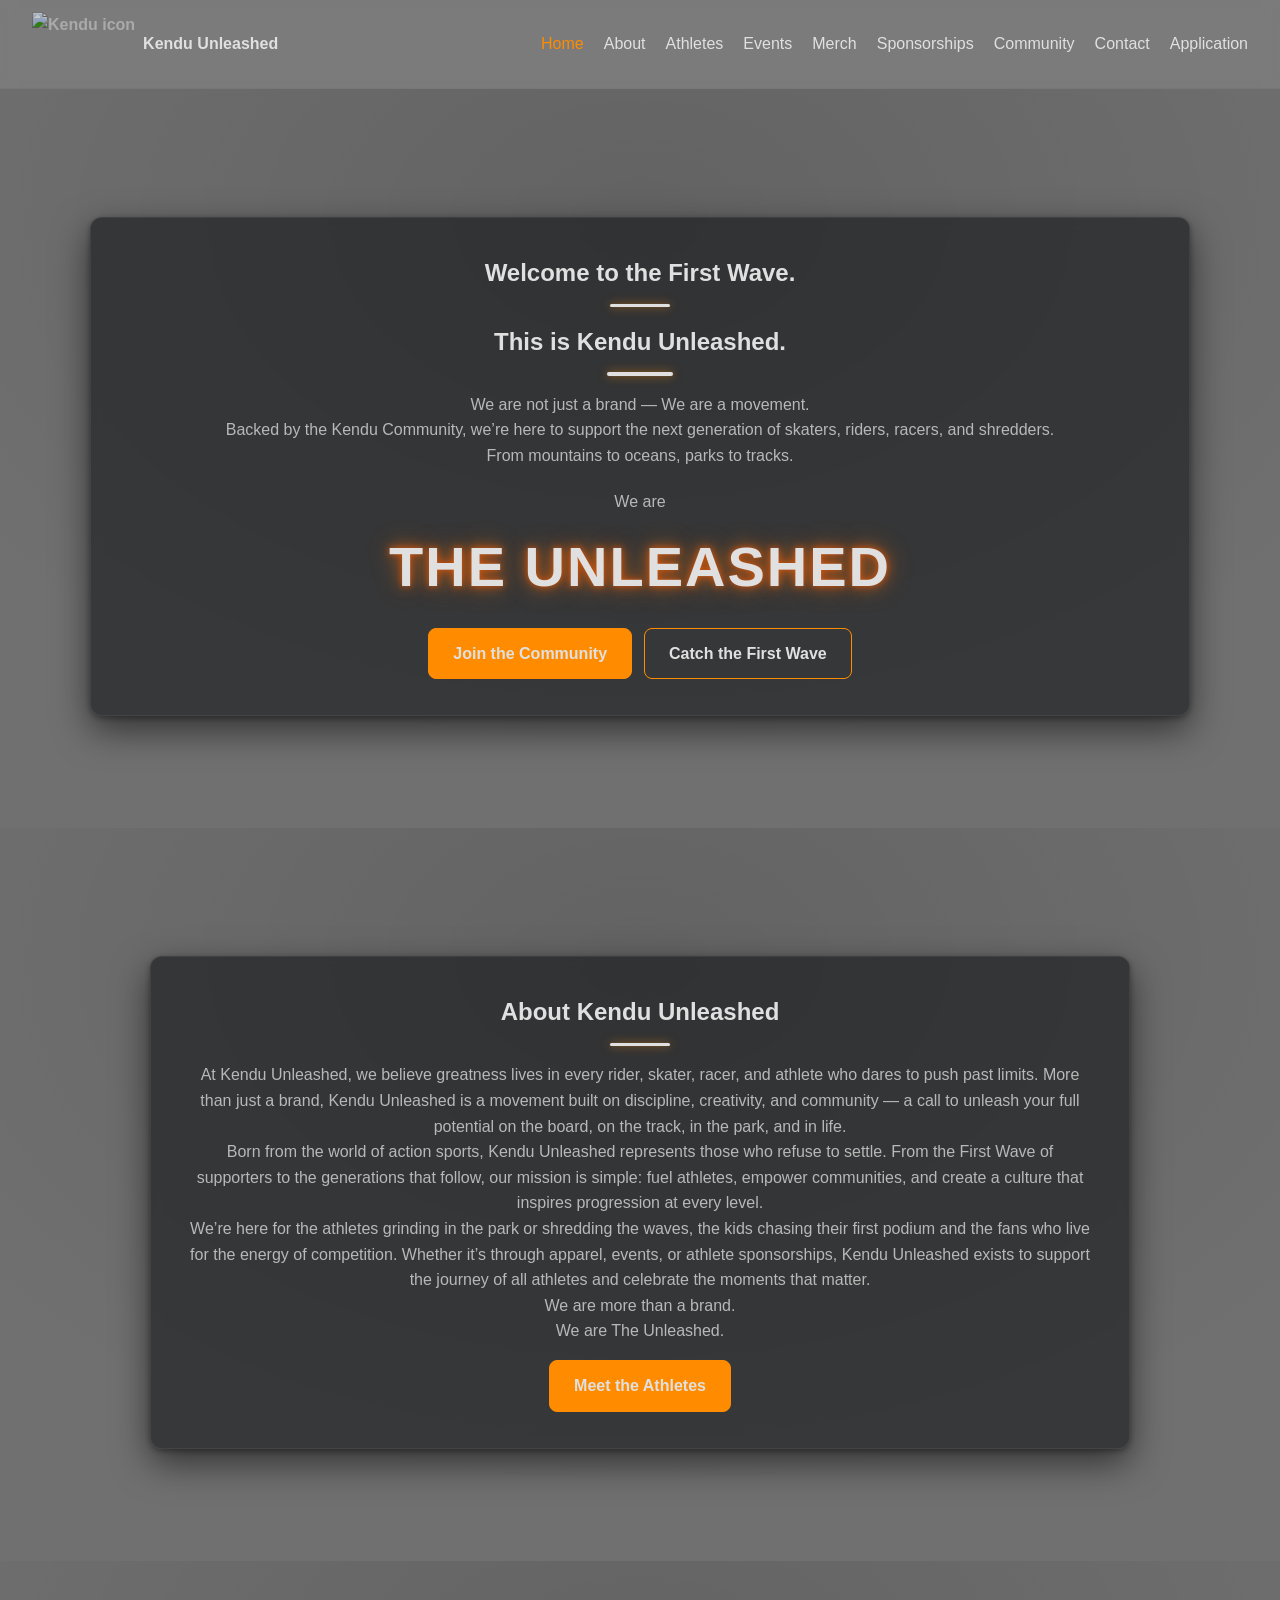
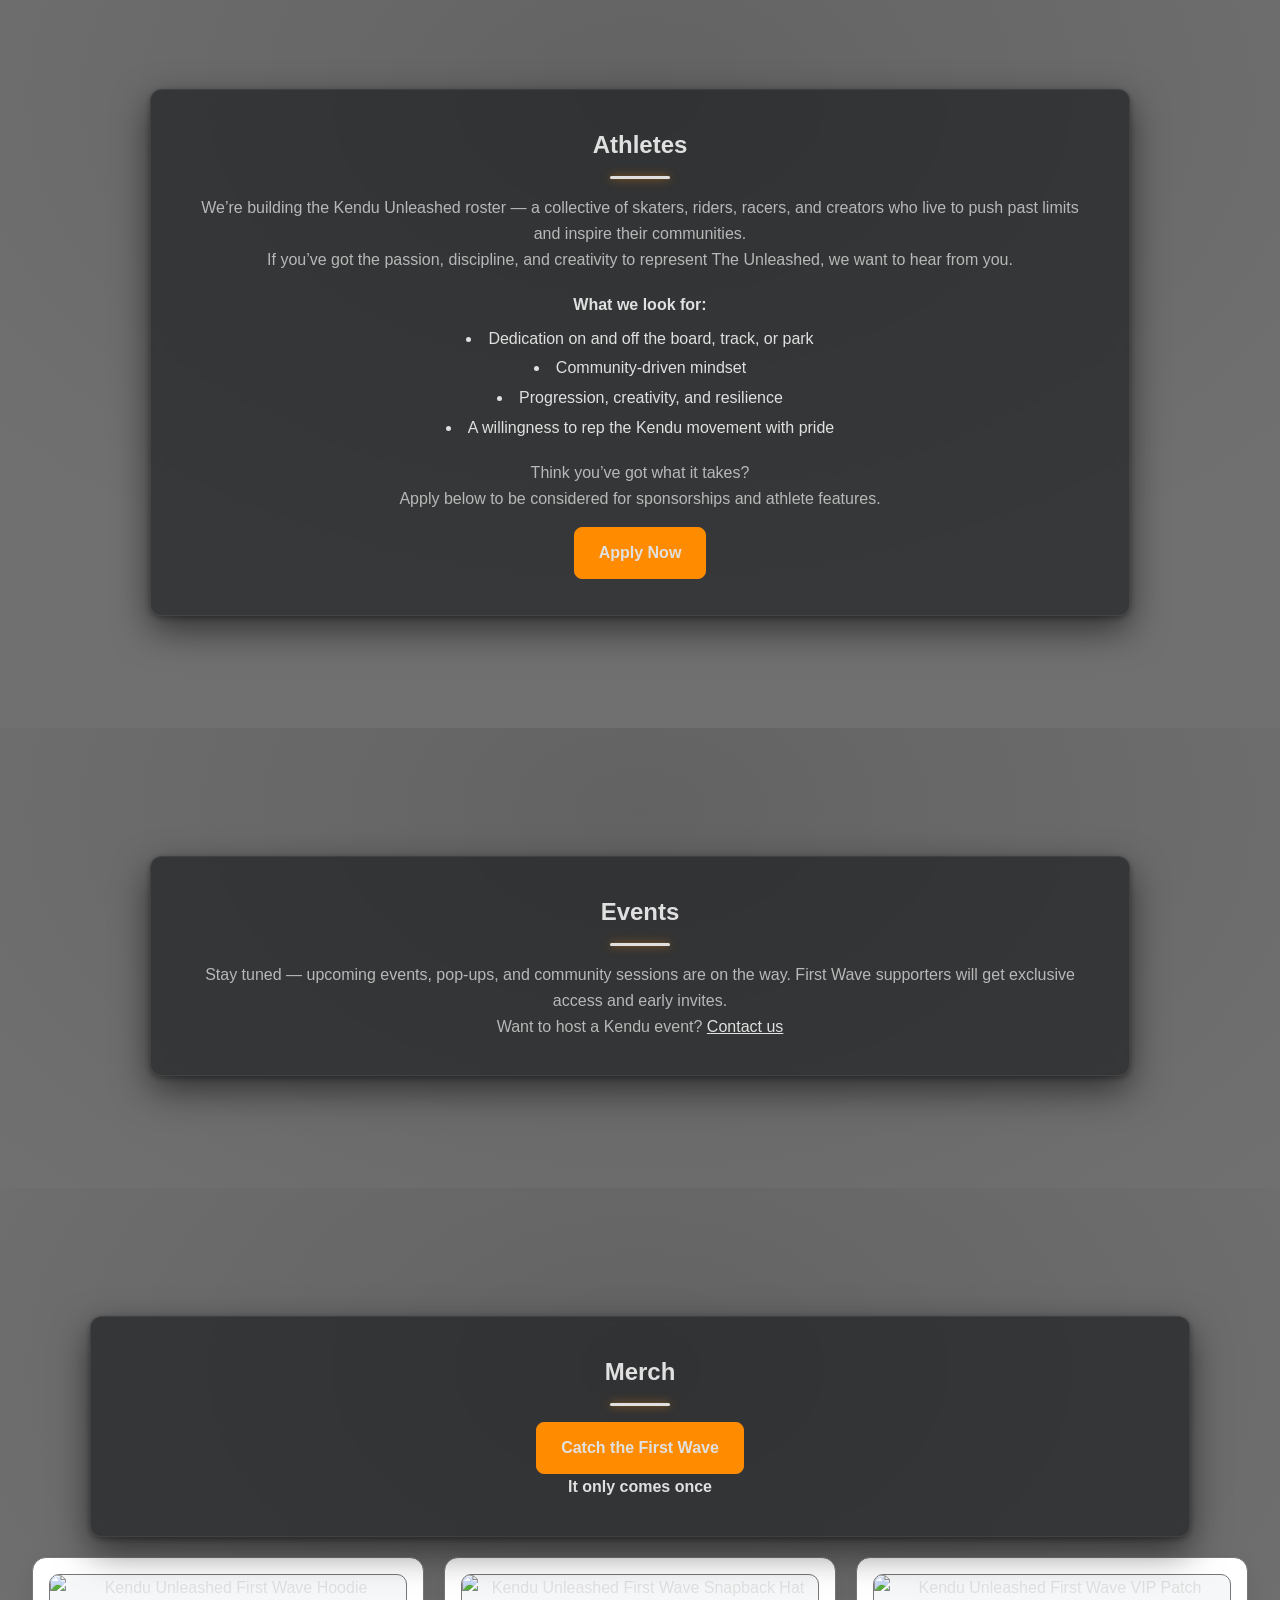
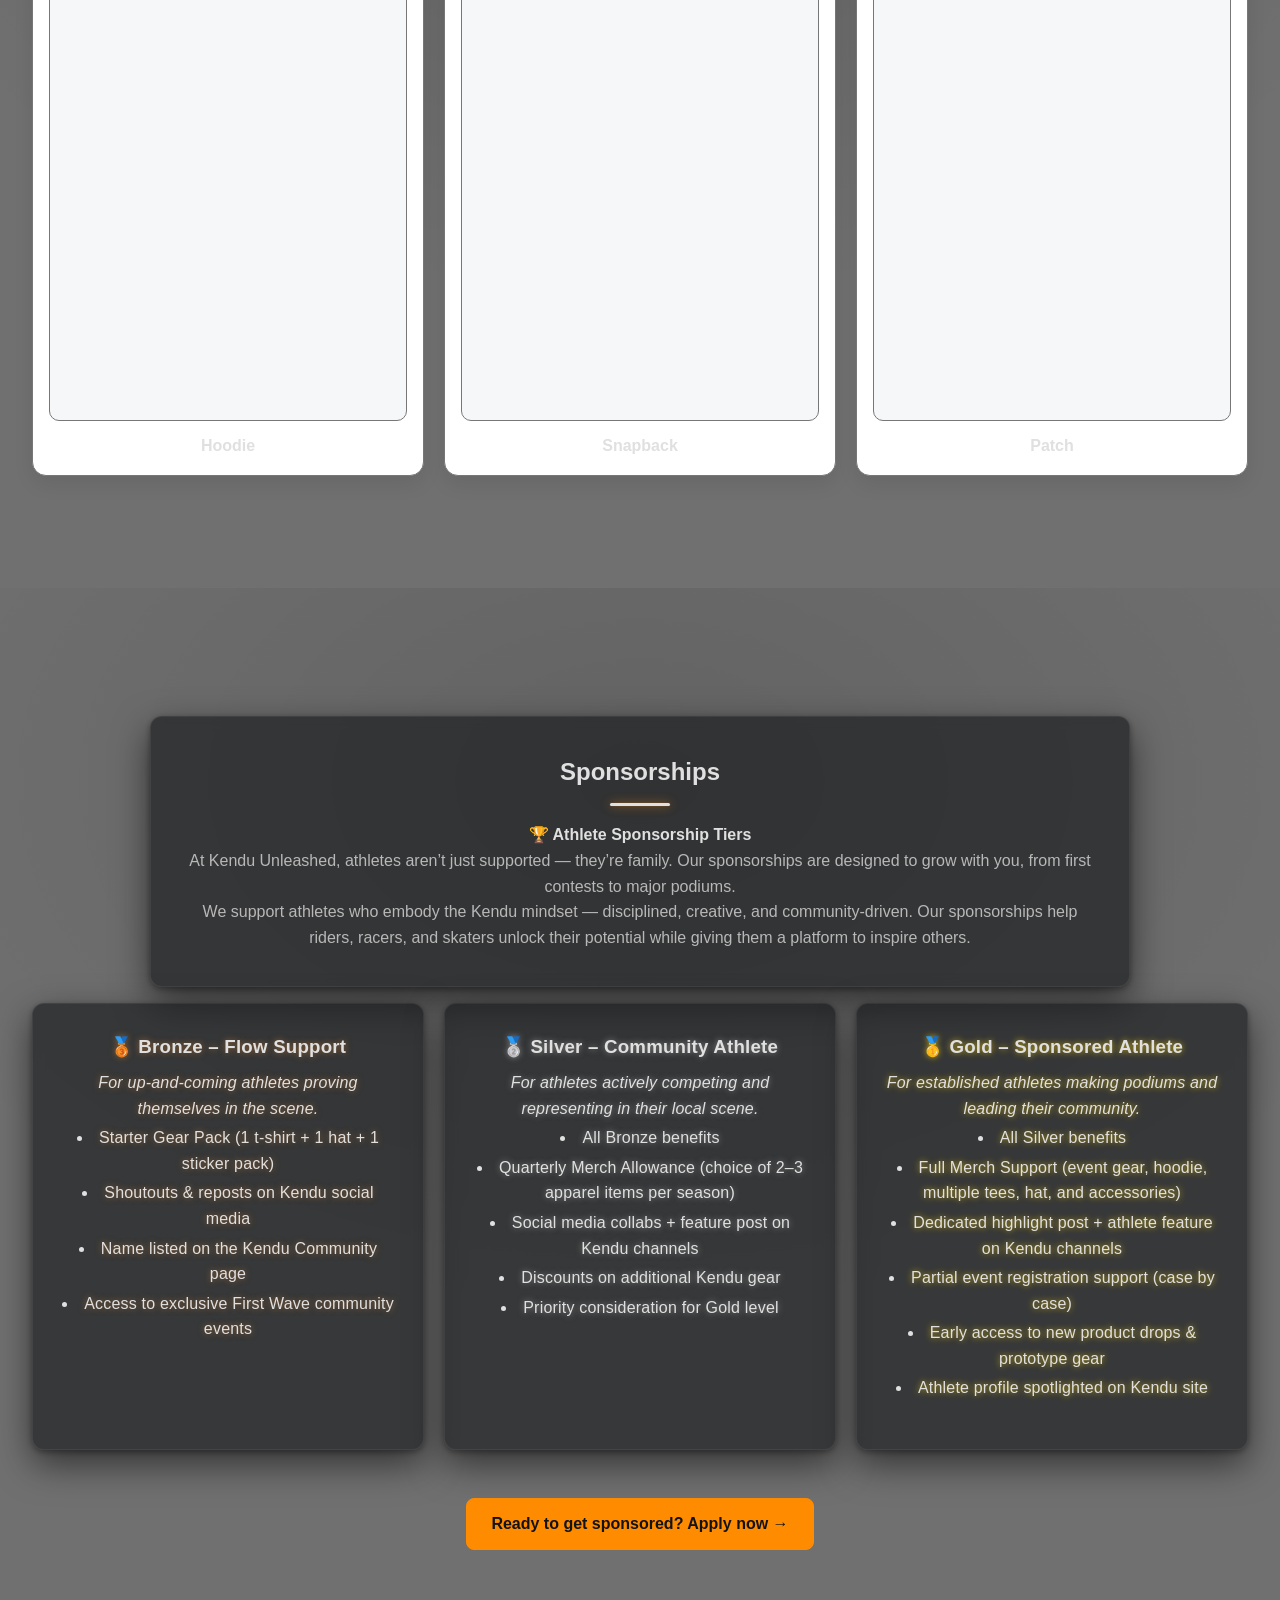
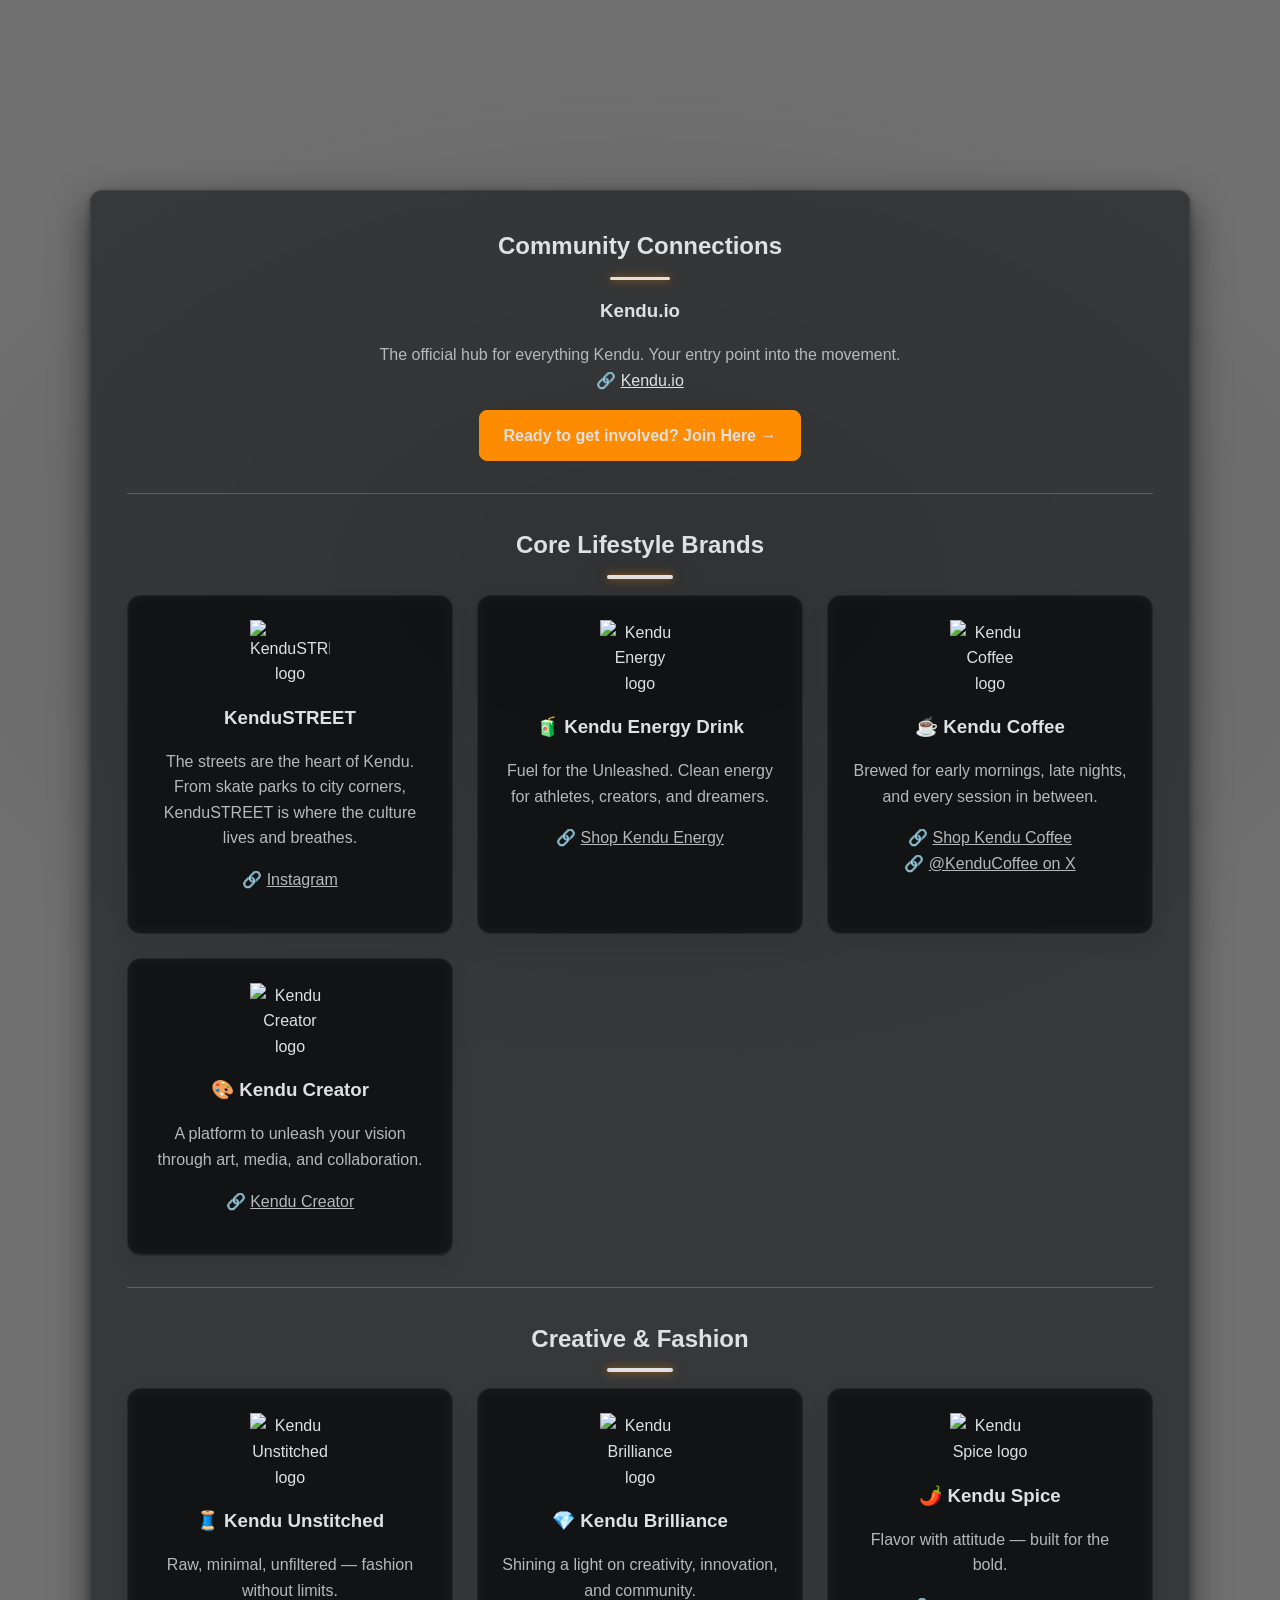
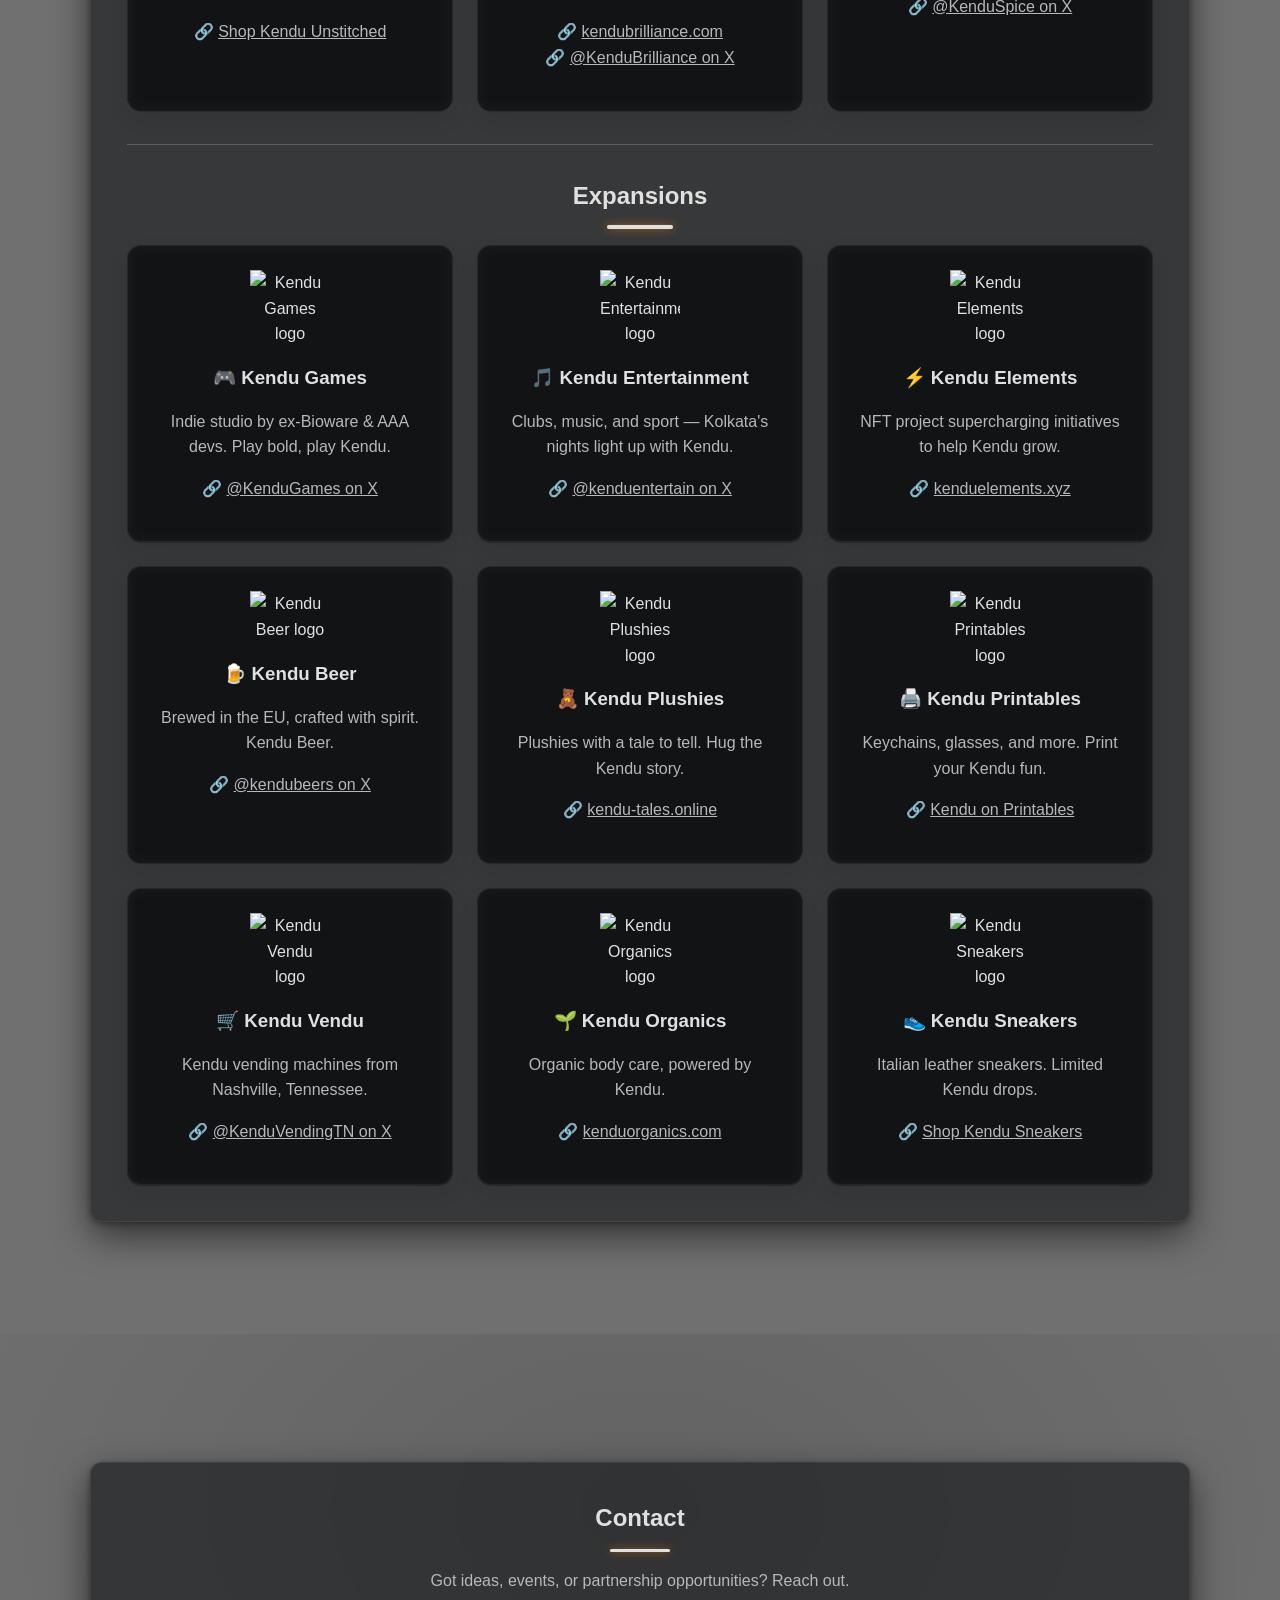
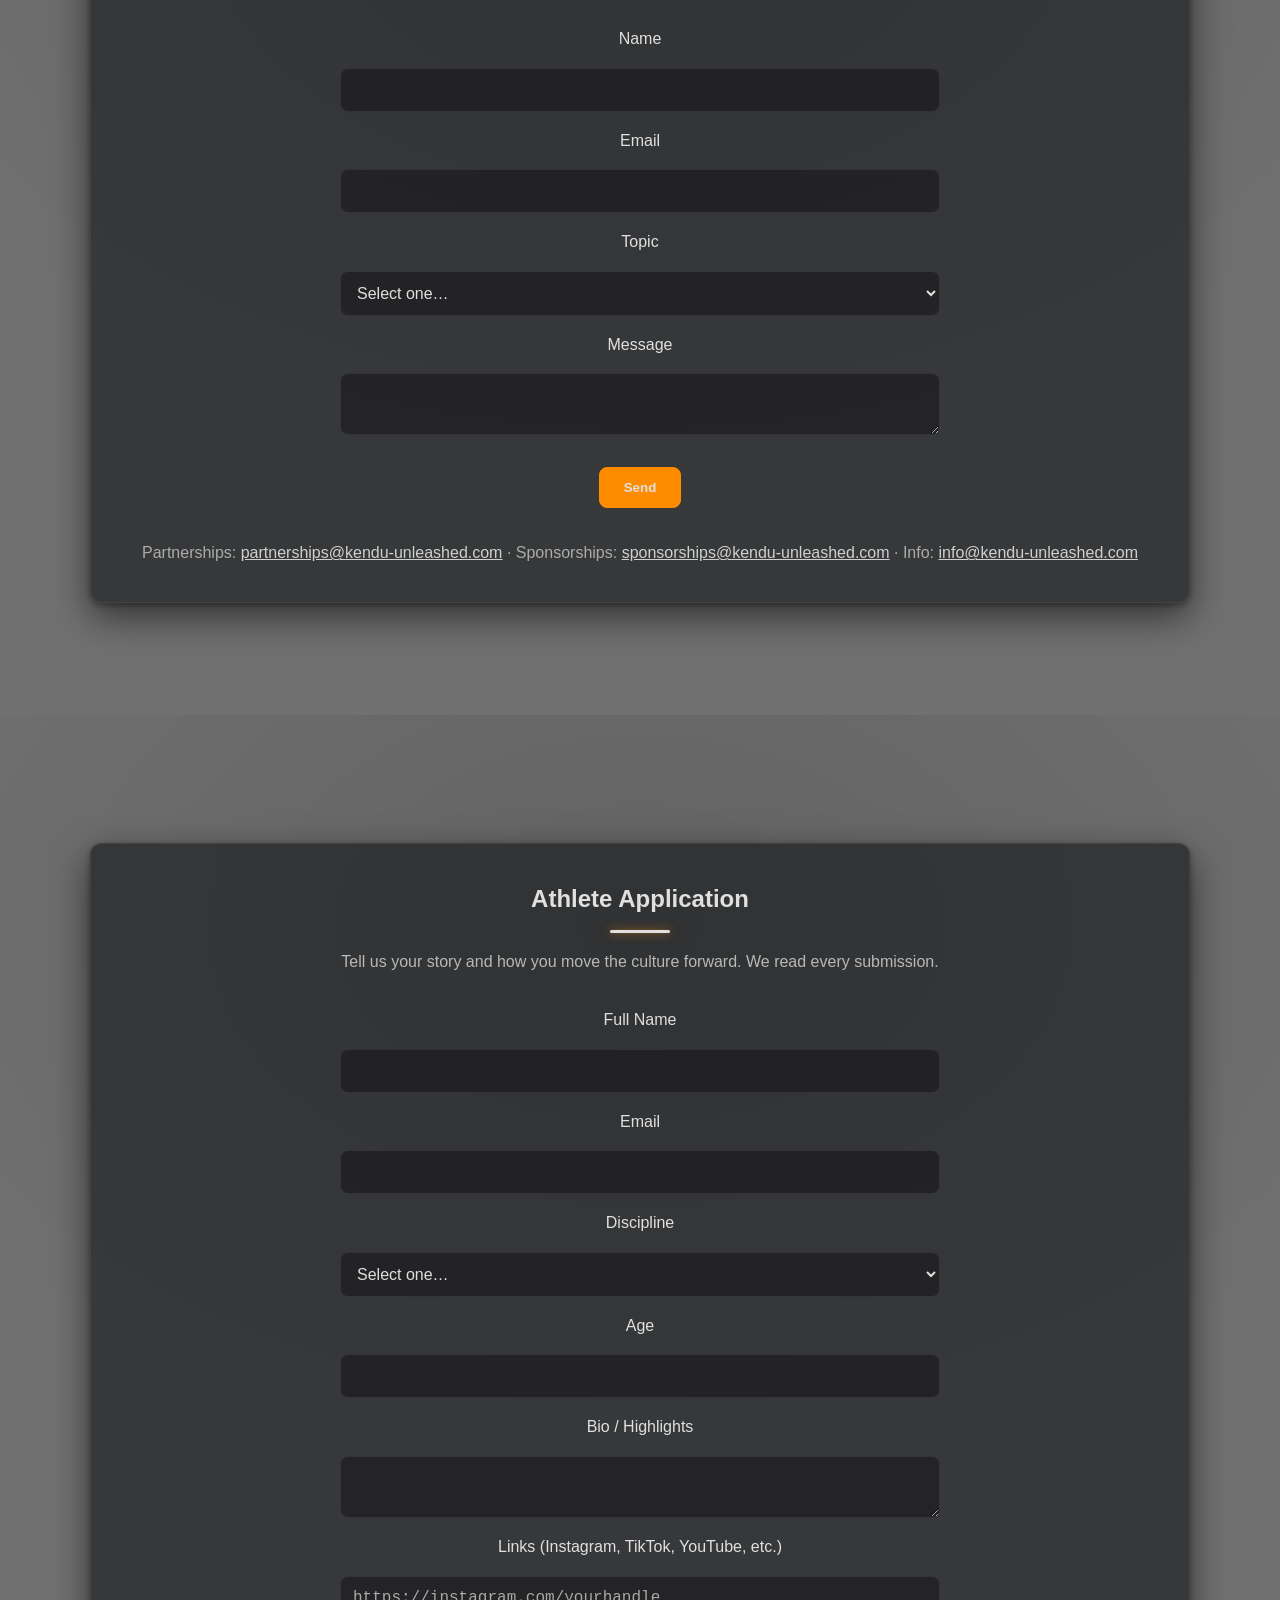
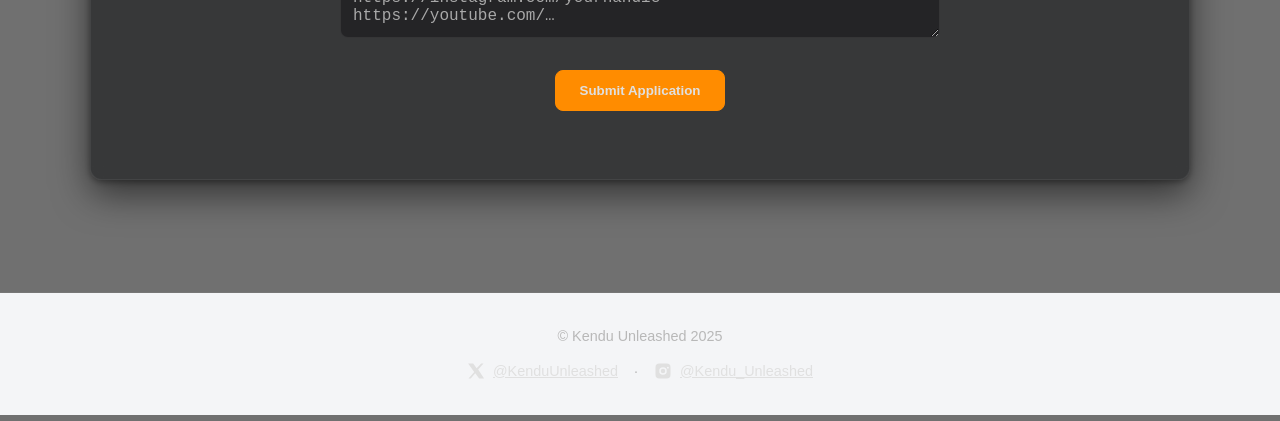
==== index.html @ 70738cd8 "Add files via upload" ====
<!DOCTYPE html>
<html lang="en">
<head>
  <meta charset="UTF-8" />
  <meta name="theme-color" content="#E6E8EB" />
  <title>Kendu Unleashed</title>

  <!-- Styles -->
  <link rel="stylesheet" href="/styles.css" />

  <!-- Smooth scrolling + single-page helpers -->
  <style>
    html { scroll-behavior: smooth; }

    /* Make sections banner-height, not full-screen */
    section.page {
      position: relative;
      min-height: clamp(380px, 48vh, 520px);
      display: flex;
      align-items: center;
    }
    .section-inner { position: relative; z-index: 1; width: 100%; }
    .section-inner.container { padding-top: 4rem; padding-bottom: 3rem; }
    .navlinks a.active { color: var(--accent); text-shadow: 0 0 6px rgba(255,92,0,.6); }

    /* Mobile nav toggle (guard if not present in styles.css) */
    @media (max-width: 900px){
      .navtoggle{ display:block; }
      .navlinks{
        position:fixed; top:64px; left:0; right:0; display:none; flex-direction:column; gap:.25rem;
        background:rgba(12,12,12,.96); backdrop-filter:saturate(1.1) blur(8px);
        padding:1rem 1.25rem; border-bottom:1px solid rgba(255,255,255,.08); z-index:999;
      }
      .navlinks.open{ display:flex; }
      .hero, main{ padding-top:64px; }
    }

    .brand-card p { margin-bottom: 1rem; }
    hr.section { margin: 2rem 0; border: 0; border-top: 1px solid rgba(255,255,255,.2); }
  </style>

  <!-- Favicons -->
  <link rel="shortcut icon" href="/assets/favicons/favicon.ico?v=4">
  <link rel="icon" href="/favicon.ico?v=4">
  <link rel="icon" type="image/png" sizes="16x16" href="/assets/favicons/favicon-16x16.png?v=4">
  <link rel="icon" type="image/png" sizes="32x32" href="/assets/favicons/favicon-32x32.png?v=4">
  <link rel="apple-touch-icon" sizes="180x180" href="/assets/favicons/apple-touch-icon.png?v=4">
  <link rel="icon" type="image/png" sizes="192x192" href="/assets/favicons/favicon-192x192.png?v=4">
  <link rel="icon" type="image/png" sizes="512x512" href="/assets/favicons/favicon-512x512.png?v=4">

  <!-- Open Graph -->
  <meta property="og:title" content="Kendu Unleashed" />
  <meta property="og:description" content="Join the movement. Athletes, events, merch, and community—one place." />
  <meta property="og:image" content="/assets/images/logo-main.png" />
  <meta property="og:url" content="https://kendu-unleashed.com/" />
  <meta name="theme-color" content="#0f0f10" />
</head>
<body>

  <!-- NAV -->
  <nav>
    <div class="navwrap container">
      <a class="navbrand" href="#home">
        <img src="/assets/favicons/favicon-512x512.png" alt="Kendu icon"><span>Kendu Unleashed</span>
      </a>

      <!-- Hamburger button -->
      <button class="navtoggle" aria-controls="primary-nav" aria-expanded="false" aria-label="Menu">
        <span class="hamburger"></span>
        <span class="sr-only">Menu</span>
      </button>

      <div id="primary-nav" class="navlinks">
        <a href="#home" class="active">Home</a>
        <a href="#about">About</a>
        <a href="#athletes">Athletes</a>
        <a href="#events">Events</a>
        <a href="#merch">Merch</a>
        <a href="#sponsorships">Sponsorships</a>
        <a href="#community">Community</a>
        <a href="#contact">Contact</a>
        <a href="#application">Application</a>
      </div>
    </div>
  </nav>

  <!-- HOME -->
  <section id="home" class="page hero bg-home">
    <div class="edge-wrap edge-right">
      <img src="/assets/images/surf-dog.jpg" alt="" class="edge-img">
    </div>
    <div class="section-inner container">
      <div class="card reveal" style="text-align:center">
        <h1 class="title-xl">Welcome to the First Wave.</h1>
	<h2 class="title-l">This is Kendu Unleashed.</h2>
        <p>We are not just a brand — We are a movement.</p>
	<p>Backed by the Kendu Community, we’re here to support the next generation of skaters, riders, racers, and shredders.</p>
	<p>From mountains to oceans, parks to tracks.</p>
	<p style="margin: 20px 0;"></p>
	<p>We are</p>
	<h3 class="title-unleashed">The UNLEASHED</h3>
	<div class="cta-row">
         <a class="btn" href="#community">Join the Community</a>
         <a class="btn alt" href="#merch">Catch the First Wave</a>
        </div>
      </div>
    </div>
  </section>

  <!-- ABOUT -->
  <section id="about" class="page hero bg-about">
    <div class="edge-wrap edge-left">
     <img src="/assets/images/cliff-dive.jpg" alt="" class="edge-img">
    </div>
    <div class="section-inner container">
      <div class="card reveal" style="text-align:center; max-width:980px; margin-inline:auto;">
        <h1>About Kendu Unleashed</h1>
        <p>At Kendu Unleashed, we believe greatness lives in every rider, skater, racer, and athlete who dares to push past limits. More than just a brand, Kendu Unleashed is a movement built on discipline, creativity, and community — a call to unleash your full potential on the board, on the track, in the park, and in life.</p>
        <p>Born from the world of action sports, Kendu Unleashed represents those who refuse to settle. From the First Wave of supporters to the generations that follow, our mission is simple: fuel athletes, empower communities, and create a culture that inspires progression at every level.</p>
        <p>We’re here for the athletes grinding in the park or shredding the waves, the kids chasing their first podium and the fans who live for the energy of competition. Whether it’s through apparel, events, or athlete sponsorships, Kendu Unleashed exists to support the journey of all athletes and celebrate the moments that matter.</p>
        <p>We are more than a brand.<br>We are The Unleashed.</p>
        <div class="cta-row">
          <a class="btn" href="#athletes">Meet the Athletes</a>
        </div>
      </div>
    </div>
  </section>

  <!-- ATHLETES -->
  <section id="athletes" class="page hero bg-athletes">
    <div class="edge-wrap edge-right">
     <img src="/assets/images/surf-action.jpg" alt="" class="edge-img">
    </div>
    <div class="section-inner container">
      <div class="card reveal" style="text-align:center; max-width:980px; margin-inline:auto;">
        <h1>Athletes</h1>
        <p>We’re building the Kendu Unleashed roster — a collective of skaters, riders, racers, and creators who live to push past limits and inspire their communities.</p>
        <p>If you’ve got the passion, discipline, and creativity to represent The Unleashed, we want to hear from you.</p>
	<p style="margin: 20px 0;"></p>
        <p><strong>What we look for:</strong></p>
        <ul class="sponsor-list">
          <li>Dedication on and off the board, track, or park</li>
          <li>Community-driven mindset</li>
          <li>Progression, creativity, and resilience</li>
          <li>A willingness to rep the Kendu movement with pride</li>
        </ul>

        <p>Think you’ve got what it takes?<br>Apply below to be considered for sponsorships and athlete features.</p>

        <div class="cta-row">
          <a class="btn" href="#application">Apply Now</a>
        </div>
      </div>
    </div>
  </section>

  <!-- EVENTS -->
  <section id="events" class="page hero bg-events">
    <div class="edge-wrap edge-left">
     <img src="/assets/images/surf-barrel.jpg" alt="" class="edge-img">
    </div>
    <div class="section-inner container">
      <div class="card reveal" style="text-align:center; max-width:980px; margin-inline:auto;">
        <h1>Events</h1>
        <p>Stay tuned — upcoming events, pop-ups, and community sessions are on the way. First Wave supporters will get exclusive access and early invites.</p>
        <p>Want to host a Kendu event? <a href="#contact">Contact us</a></p>
      </div>
    </div>
  </section>

  <!-- MERCH -->
  <section id="merch" class="page hero bg-merch">
    <div class="section-inner container">
      <div class="card reveal" style="text-align:center">
        <h1>Merch</h1>
	<div class="cta-row">
  	  <a class="btn" href="https://shop.kendu-unleashed.com" target="_blank" rel="noopener">Catch the First Wave</a>
	</div>
	<p><strong>It only comes once</strong></p>
	</div>

        <!-- Mini merch preview -->
<div class="product-grid">
  <a class="product-card" href="https://shop.kendu-unleashed.com" target="_blank" rel="noopener">
    <div class="product-media">
      <img src="/assets/merch/hoodie.png" alt="Kendu Unleashed First Wave Hoodie" loading="lazy" width="800" height="1000">
    </div>
    <h4 class="product-name">Hoodie</h4>
  </a>

  <a class="product-card" href="https://shop.kendu-unleashed.com" target="_blank" rel="noopener">
    <div class="product-media">
      <img src="/assets/merch/snapback.png" alt="Kendu Unleashed First Wave Snapback Hat" loading="lazy" width="800" height="1000">
    </div>
    <h4 class="product-name">Snapback</h4>
  </a>

  <a class="product-card" href="https://shop.kendu-unleashed.com" target="_blank" rel="noopener">
    <div class="product-media">
      <img src="/assets/merch/patch.png" alt="Kendu Unleashed First Wave VIP Patch" loading="lazy" width="800" height="1000">
    </div>
    <h4 class="product-name">Patch</h4>
  </a>
</div>


    </div>
  </section>

<!-- SPONSORSHIPS -->
<section id="sponsorships" class="page hero bg-sponsor">
  <div class="edge-wrap edge-right">
   <img src="/assets/images/dirtbike.jpg" alt="" class="edge-img">
  </div>
  <div class="section-inner container">

    <!-- Overview card (unchanged copy) -->
    <div class="card reveal" style="text-align:center; max-width:980px; margin-inline:auto;">
      <h1>Sponsorships</h1>
      <p><strong>🏆 Athlete Sponsorship Tiers</strong></p>
      <p>At Kendu Unleashed, athletes aren’t just supported — they’re family. Our sponsorships are designed to grow with you, from first contests to major podiums.</p>
      <p>We support athletes who embody the Kendu mindset — disciplined, creative, and community-driven. Our sponsorships help riders, racers, and skaters unlock their potential while giving them a platform to inspire others.</p>
    </div>

    <!-- Tier cards grid -->
    <div class="tiers-grid">

      <!-- Bronze -->
      <div class="card tier bronze reveal">
        <h3 class="tier bronze">🥉 Bronze – Flow Support</h3>
        <p><em>For up-and-coming athletes proving themselves in the scene.</em></p>
        <ul class="sponsor-list">
          <li>Starter Gear Pack (1 t-shirt + 1 hat + 1 sticker pack)</li>
          <li>Shoutouts &amp; reposts on Kendu social media</li>
          <li>Name listed on the Kendu Community page</li>
          <li>Access to exclusive First Wave community events</li>
        </ul>
      </div>

      <!-- Silver -->
      <div class="card tier silver reveal">
        <h3 class="tier silver">🥈 Silver – Community Athlete</h3>
        <p><em>For athletes actively competing and representing in their local scene.</em></p>
        <ul class="sponsor-list">
          <li>All Bronze benefits</li>
          <li>Quarterly Merch Allowance (choice of 2–3 apparel items per season)</li>
          <li>Social media collabs + feature post on Kendu channels</li>
          <li>Discounts on additional Kendu gear</li>
          <li>Priority consideration for Gold level</li>
        </ul>
      </div>

      <!-- Gold -->
      <div class="card tier gold reveal">
        <h3 class="tier gold">🥇 Gold – Sponsored Athlete</h3>
        <p><em>For established athletes making podiums and leading their community.</em></p>
        <ul class="sponsor-list">
          <li>All Silver benefits</li>
          <li>Full Merch Support (event gear, hoodie, multiple tees, hat, and accessories)</li>
          <li>Dedicated highlight post + athlete feature on Kendu channels</li>
          <li>Partial event registration support (case by case)</li>
          <li>Early access to new product drops &amp; prototype gear</li>
          <li>Athlete profile spotlighted on Kendu site</li>
        </ul>
      </div>

    </div>

    <!-- CTA (unchanged) -->
    <div class="cta-row">
      <a class="btn" href="#application">Ready to get sponsored? Apply now →</a>
    </div>

  </div>
</section>


  <!-- COMMUNITY -->
  <section id="community" class="page hero bg-community">
    <div class="section-inner container">
      <div class="card reveal">
        <h1>Community Connections</h1>

        <h3>Kendu.io</h3>
        <p>The official hub for everything Kendu. Your entry point into the movement.</p>
        <p>🔗 <a href="https://kendu.io" target="_blank" rel="noopener">Kendu.io</a></p>
        <div class="cta-row">
          <a class="btn" href="https://kendu.io" target="_blank" rel="noopener">Ready to get involved? Join Here →</a>
        </div>

        <hr class="section">
        <h2>Core Lifestyle Brands</h2>

        <div class="brand-grid">
          <!-- Street -->
          <div class="brand-card">
            <picture>
              <source srcset="/assets/community-logos/kendu-street.avif" type="image/avif" />
              <img src="/assets/community-logos/kendu-street.avif" alt="KenduSTREET logo" loading="lazy">
            </picture>
            <h3>KenduSTREET</h3>
            <p>The streets are the heart of Kendu. From skate parks to city corners, KenduSTREET is where the culture lives and breathes.</p>
            <p>🔗 <a href="https://instagram.com/Kendu_Unleashed" target="_blank" rel="noopener">Instagram</a></p>
          </div>

          <!-- Energy -->
          <div class="brand-card">
            <picture>
              <source srcset="/assets/community-logos/kendu-energy.avif" type="image/avif" />
              <img src="/assets/community-logos/kendu-energy.avif" alt="Kendu Energy logo" loading="lazy">
            </picture>
            <h3>🧃 Kendu Energy Drink</h3>
            <p>Fuel for the Unleashed. Clean energy for athletes, creators, and dreamers.</p>
            <p>🔗 <a href="https://kenduenergy.com/products/energy-drinks-usa-can-aus" target="_blank" rel="noopener">Shop Kendu Energy</a></p>
          </div>

          <!-- Coffee -->
          <div class="brand-card">
            <picture>
              <source srcset="/assets/community-logos/kendu-coffee.avif" type="image/avif" />
              <img src="/assets/community-logos/kendu-coffee.avif" alt="Kendu Coffee logo" loading="lazy">
            </picture>
            <h3>☕ Kendu Coffee</h3>
            <p>Brewed for early mornings, late nights, and every session in between.</p>
            <p>🔗 <a href="https://kenducoffee.com" target="_blank" rel="noopener">Shop Kendu Coffee</a><br>
               🔗 <a href="https://x.com/KenduCoffee" target="_blank" rel="noopener">@KenduCoffee on X</a></p>
          </div>

          <!-- Creator -->
          <div class="brand-card">
            <picture>
              <source srcset="/assets/community-logos/kendu-creator.avif" type="image/avif" />
              <img src="/assets/community-logos/kendu-creator.avif" alt="Kendu Creator logo" loading="lazy">
            </picture>
            <h3>🎨 Kendu Creator</h3>
            <p>A platform to unleash your vision through art, media, and collaboration.</p>
            <p>🔗 <a href="https://kenducreator.com" target="_blank" rel="noopener">Kendu Creator</a></p>
          </div>
        </div><!-- end core grid -->

        <hr class="section">
        <h2>Creative &amp; Fashion</h2>

        <div class="brand-grid">
          <!-- Unstitched (fashion) -->
          <div class="brand-card">
            <picture>
              <source srcset="/assets/community-logos/kendu-unstitched.avif" type="image/avif" />
              <img src="/assets/community-logos/kendu-unstitched.avif" alt="Kendu Unstitched logo" loading="lazy">
            </picture>
            <h3>🧵 Kendu Unstitched</h3>
            <p>Raw, minimal, unfiltered — fashion without limits.</p>
            <p>🔗 <a href="https://kendu-unstitched.square.site/" target="_blank" rel="noopener">Shop Kendu Unstitched</a></p>
          </div>

          <!-- Brilliance -->
          <div class="brand-card">
            <picture>
              <source srcset="/assets/community-logos/kendu-brilliance.avif" type="image/avif" />
              <img src="/assets/community-logos/kendu-brilliance.avif" alt="Kendu Brilliance logo" loading="lazy">
            </picture>
            <h3>💎 Kendu Brilliance</h3>
            <p>Shining a light on creativity, innovation, and community.</p>
            <p>🔗 <a href="https://kendubrilliance.com" target="_blank" rel="noopener">kendubrilliance.com</a><br>
               🔗 <a href="https://x.com/KenduBrilliance" target="_blank" rel="noopener">@KenduBrilliance on X</a></p>
          </div>

          <!-- Spice -->
          <div class="brand-card">
            <picture>
              <source srcset="/assets/community-logos/kendu-spice.avif" type="image/avif" />
              <img src="/assets/community-logos/kendu-spice.avif" alt="Kendu Spice logo" loading="lazy">
            </picture>
            <h3>🌶️ Kendu Spice</h3>
            <p>Flavor with attitude — built for the bold.</p>
            <p>🔗 <a href="https://x.com/KenduSpice" target="_blank" rel="noopener">@KenduSpice on X</a></p>
          </div>
        </div><!-- end creative grid -->

        <hr class="section">
        <h2>Expansions</h2>

        <div class="brand-grid">
          <div class="brand-card">
            <picture><source srcset="/assets/community-logos/kendu-games.avif" type="image/avif" /><img src="/assets/community-logos/kendu-games.avif" alt="Kendu Games logo" loading="lazy"></picture>
            <h3>🎮 Kendu Games</h3>
            <p>Indie studio by ex-Bioware &amp; AAA devs. Play bold, play Kendu.</p>
            <p>🔗 <a href="https://x.com/KenduGames" target="_blank" rel="noopener">@KenduGames on X</a></p>
          </div>

          <div class="brand-card">
            <picture><source srcset="/assets/community-logos/kendu-entertainment.avif" type="image/avif" /><img src="/assets/community-logos/kendu-entertainment.avif" alt="Kendu Entertainment logo" loading="lazy"></picture>
            <h3>🎵 Kendu Entertainment</h3>
            <p>Clubs, music, and sport — Kolkata's nights light up with Kendu.</p>
            <p>🔗 <a href="https://x.com/kenduentertain" target="_blank" rel="noopener">@kenduentertain on X</a></p>
          </div>

          <div class="brand-card">
            <picture><source srcset="/assets/community-logos/kendu-elements.avif" type="image/avif" /><img src="/assets/community-logos/kendu-elements.avif" alt="Kendu Elements logo" loading="lazy"></picture>
            <h3>⚡ Kendu Elements</h3>
            <p>NFT project supercharging initiatives to help Kendu grow.</p>
            <p>🔗 <a href="https://kenduelements.xyz/" target="_blank" rel="noopener">kenduelements.xyz</a></p>
          </div>

          <div class="brand-card">
            <picture><source srcset="/assets/community-logos/kendu-beer.avif" type="image/avif" /><img src="/assets/community-logos/kendu-beer.avif" alt="Kendu Beer logo" loading="lazy"></picture>
            <h3>🍺 Kendu Beer</h3>
            <p>Brewed in the EU, crafted with spirit. Kendu Beer.</p>
            <p>🔗 <a href="https://x.com/kendubeers" target="_blank" rel="noopener">@kendubeers on X</a></p>
          </div>

          <div class="brand-card">
            <picture><source srcset="/assets/community-logos/kendu-plushies.avif" type="image/avif" /><img src="/assets/community-logos/kendu-plushies.avif" alt="Kendu Plushies logo" loading="lazy"></picture>
            <h3>🧸 Kendu Plushies</h3>
            <p>Plushies with a tale to tell. Hug the Kendu story.</p>
            <p>🔗 <a href="https://kendu-tales.online/" target="_blank" rel="noopener">kendu-tales.online</a></p>
          </div>

          <div class="brand-card">
            <picture><source srcset="/assets/community-logos/kendu-printables.avif" type="image/avif" /><img src="/assets/community-logos/kendu-printables.avif" alt="Kendu Printables logo" loading="lazy"></picture>
            <h3>🖨️ Kendu Printables</h3>
            <p>Keychains, glasses, and more. Print your Kendu fun.</p>
            <p>🔗 <a href="https://www.printables.com/@KenduWood_2995984" target="_blank" rel="noopener">Kendu on Printables</a></p>
          </div>

          <div class="brand-card">
            <picture><source srcset="/assets/community-logos/kendu-vendu.avif" type="image/avif" /><img src="/assets/community-logos/kendu-vendu.avif" alt="Kendu Vendu logo" loading="lazy"></picture>
            <h3>🛒 Kendu Vendu</h3>
            <p>Kendu vending machines from Nashville, Tennessee.</p>
            <p>🔗 <a href="https://x.com/KenduVendingTN" target="_blank" rel="noopener">@KenduVendingTN on X</a></p>
          </div>

          <div class="brand-card">
            <picture><source srcset="/assets/community-logos/kendu-organics.avif" type="image/avif" /><img src="/assets/community-logos/kendu-organics.avif" alt="Kendu Organics logo" loading="lazy"></picture>
            <h3>🌱 Kendu Organics</h3>
            <p>Organic body care, powered by Kendu.</p>
            <p>🔗 <a href="https://kenduorganics.com/" target="_blank" rel="noopener">kenduorganics.com</a></p>
          </div>

          <div class="brand-card">
            <picture><source srcset="/assets/community-logos/kendu-sneakers.avif" type="image/avif" /><img src="/assets/community-logos/kendu-sneakers.avif" alt="Kendu Sneakers logo" loading="lazy"></picture>
            <h3>👟 Kendu Sneakers</h3>
            <p>Italian leather sneakers. Limited Kendu drops.</p>
            <p>🔗 <a href="https://www.aliveshoes.com/kendu-2" target="_blank" rel="noopener">Shop Kendu Sneakers</a></p>
          </div>
        </div><!-- end expansions grid -->
      </div>
    </div>
  </section>

  <!-- CONTACT -->
  <section id="contact" class="page hero bg-contact">
    <div class="edge-wrap edge-right">
     <img src="/assets/images/longboard.jpg" alt="" class="edge-img">
    </div>
    <div class="section-inner container">
      <div class="card reveal" style="text-align:center">
        <h1>Contact</h1>
        <p>Got ideas, events, or partnership opportunities? Reach out.</p>

        <form name="contact" method="POST" data-netlify="true" netlify-honeypot="bot-field">
          <input type="hidden" name="form-name" value="contact">
          <p style="display:none"><label>Don’t fill this out: <input name="bot-field"></label></p>

          <label>Name</label>
          <input type="text" name="name" required />

          <label>Email</label>
          <input type="email" name="email" required />

          <label>Topic</label>
          <select name="topic" required>
            <option value="">Select one…</option>
            <option>General</option>
            <option>Partnerships</option>
            <option>Sponsorships</option>
            <option>Events</option>
          </select>

          <label>Message</label>
          <textarea name="message" required></textarea>

          <div class="cta-row">
            <button class="btn" type="submit">Send</button>
          </div>
	   <noscript>
  	    <meta http-equiv="refresh" content="0; url=/thank-you.html">
	   </noscript>
        </form>

        <p style="margin-top:1rem; opacity:.9">
          Partnerships: <a href="mailto:partnerships@kendu-unleashed.com">partnerships@kendu-unleashed.com</a> ·
          Sponsorships: <a href="mailto:sponsorships@kendu-unleashed.com">sponsorships@kendu-unleashed.com</a> ·
          Info: <a href="mailto:info@kendu-unleashed.com">info@kendu-unleashed.com</a>
        </p>
      </div>
    </div>
  </section>

  <!-- APPLICATION -->
  <section id="application" class="page hero bg-sponsor">
    <div class="section-inner container">
      <div class="card" style="text-align:center">
        <h1>Athlete Application</h1>
        <p>Tell us your story and how you move the culture forward. We read every submission.</p>

        <form name="athlete-application" method="POST" data-netlify="true" netlify-honeypot="bot-field">
          <input type="hidden" name="form-name" value="athlete-application">
          <p style="display:none"><label>Don’t fill this out: <input name="bot-field"></label></p>

          <label>Full Name</label>
          <input type="text" name="full-name" required />

          <label>Email</label>
          <input type="email" name="email" required />

          <label>Discipline</label>
          <select name="discipline" required>
            <option value="">Select one…</option>
            <option>Skate</option>
            <option>Snow</option>
            <option>Surf/Wake</option>
            <option>Moto/Dirt</option>
            <option>Track/Racing</option>
            <option>Other</option>
          </select>

          <label>Age</label>
          <input type="number" name="age" min="10" max="100" required />

          <label>Bio / Highlights</label>
          <textarea name="bio" required></textarea>

          <label>Links (Instagram, TikTok, YouTube, etc.)</label>
          <textarea name="links" placeholder="https://instagram.com/yourhandle&#10;https://youtube.com/…"></textarea>

          <div class="cta-row">
            <button class="btn" type="submit">Submit Application</button>
          </div>
	   <noscript>
            <meta http-equiv="refresh" content="0; url=/thank-you.html">
           </noscript>
        </form>
      </div>
    </div>
  </section>

<!-- Thank-you modal -->
<div id="thanks-modal" class="modal-overlay" aria-hidden="true">
  <div class="card modal-content" role="dialog" aria-modal="true" aria-labelledby="thanks-title">
    <h2 id="thanks-title">Thank You!</h2>
    <p>We’ve received your submission. We’ll be in touch soon.</p>
    <div class="cta-row">
      <a class="btn" href="#community">Join the Community</a>
      <a class="btn" href="https://shop.kendu-unleashed.com" target="_blank" rel="noopener">Shop The Collection</a>
    </div>
    <button class="btn alt" id="thanks-close" style="margin-top:12px;">Close</button>
  </div>
</div>


  <!-- FOOTER (single, accessible) -->
  <footer>
    <div class="footerwrap container">
      <div>© Kendu Unleashed 2025</div>
      <div class="social">
        <a href="https://x.com/KenduUnleashed"
           target="_blank" rel="noopener"
           aria-label="Kendu Unleashed on X (@KenduUnleashed)">
          <svg viewBox="0 0 24 24" width="18" height="18" aria-hidden="true">
            <path fill="currentColor" d="M18.9 2H22l-7.1 8.1L22.8 22h-6.6l-5.2-7-6 7H2l7.6-8.8L1.5 2h6.7l4.7 6.3L18.9 2z"/>
          </svg>
          <span>@KenduUnleashed</span>
        </a>
        <span>·</span>
        <a href="https://instagram.com/Kendu_Unleashed" target="_blank" rel="noopener">
          <svg viewBox="0 0 24 24" width="18" height="18" aria-hidden="true">
            <path fill="currentColor"
              d="M7 2h10a5 5 0 0 1 5 5v10a5 5 0 0 1-5 5H7a5 5 0 0 1-5-5V7a5 5 0 0 1 5-5zm5 5a5 5 0 1 0 0 10 5 5 0 0 0 0-10zm6.5-.75a1.25 1.25 0 1 0 0 2.5 1.25 1.25 0 0 0 0-2.5zM12 9a3 3 0 1 1 0 6 3 3 0 0 1 0-6z"/>
         </svg>
         <span>@Kendu_Unleashed</span>
        </a>

      </div>
    </div>
  </footer>

  <!-- Scripts -->
  <script>
    // Hamburger toggle
    (function(){
      const btn = document.querySelector('.navtoggle');
      const menu = document.getElementById('primary-nav');
      if (!btn || !menu) return;

      function toggle(){
        const open = btn.classList.toggle('open');
        menu.classList.toggle('open', open);
        btn.setAttribute('aria-expanded', open ? 'true' : 'false');
      }
      btn.addEventListener('click', toggle);

      // Close on nav click
      menu.addEventListener('click', e=>{
        if(e.target.tagName === 'A'){
          btn.classList.remove('open');
          menu.classList.remove('open');
          btn.setAttribute('aria-expanded','false');
        }
      });

      // Reset on resize
      window.addEventListener('resize', ()=>{
        if (window.innerWidth > 900){
          btn.classList.remove('open');
          menu.classList.remove('open');
          btn.setAttribute('aria-expanded','false');
        }
      });
    })();

    // Intersection Observer: highlight nav link on scroll
    (function(){
      const sections = document.querySelectorAll('section.page');
      const links = document.querySelectorAll('.navlinks a');

      const opts = { root: null, rootMargin: '0px 0px -60% 0px', threshold: 0.2 };
      const map = {};
      links.forEach(a => { map[a.getAttribute('href').replace('#','')] = a; });

      const obs = new IntersectionObserver((entries)=>{
        entries.forEach(entry=>{
          const id = entry.target.id;
          if(entry.isIntersecting){
            links.forEach(l=>l.classList.remove('active'));
            if(map[id]) map[id].classList.add('active');
          }
        });
      }, opts);

      sections.forEach(s => obs.observe(s));
    })();
</script>
<script>
  (function () {
    const items = document.querySelectorAll('.reveal');

    // Fallback if IntersectionObserver isn't supported
    if (!('IntersectionObserver' in window)) {
      items.forEach(el => el.classList.add('is-visible'));
      return;
    }

    // Toggle version: reveal when entering, hide when leaving (so it can animate more than once)
    const io = new IntersectionObserver((entries) => {
      entries.forEach(entry => {
        if (entry.isIntersecting) {
          entry.target.classList.add('is-visible');   // fade in
        } else {
          entry.target.classList.remove('is-visible'); // fade out on scroll-away
        }
      });
    }, { rootMargin: '0px 0px -5% 0px', threshold: 0.05 });

    items.forEach(el => io.observe(el));

    // Back/forward cache fix: reset on history navigation so it can animate again
    window.addEventListener('pageshow', (e) => {
      if (e.persisted) {
        document.querySelectorAll('.reveal').forEach(el => el.classList.remove('is-visible'));
      }
    });
  })();
</script>
<script>
(function(){
  const modal = document.getElementById('thanks-modal');
  const closeBtn = document.getElementById('thanks-close');

  function openThanks(){
    if(!modal) return;
    modal.classList.add('is-open');
    modal.setAttribute('aria-hidden','false');

    // focus first interactive element
    const focusables = modal.querySelectorAll('a,button,[tabindex]:not([tabindex="-1"])');
    (focusables[0] || closeBtn)?.focus();

    // push hash so deep-link works
    try { history.replaceState(null,'','#thank-you'); } catch(_){}
    document.addEventListener('keydown', onKey);
  }

  function closeThanks(){
    if(!modal) return;
    modal.classList.remove('is-open');
    modal.setAttribute('aria-hidden','true');
    if (location.hash === '#thank-you'){
      try { history.replaceState(null,'', location.pathname + location.search); } catch(_){}
    }
    document.removeEventListener('keydown', onKey);
  }

  function onKey(e){
    if (e.key === 'Escape') return closeThanks();
    if (e.key !== 'Tab') return;

    // trap focus inside modal
    const f = modal.querySelectorAll('a,button,[tabindex]:not([tabindex="-1"])');
    if (!f.length) return;
    const first = f[0], last = f[f.length-1];
    if (e.shiftKey && document.activeElement === first){ e.preventDefault(); last.focus(); }
    else if (!e.shiftKey && document.activeElement === last){ e.preventDefault(); first.focus(); }
  }

  // click to close (X button or overlay)
  closeBtn?.addEventListener('click', closeThanks);
  modal?.addEventListener('click', (e)=>{ if(e.target === modal) closeThanks(); });

  // Submit helper: Netlify-friendly POST without leaving page
  function submitNetlify(form){
    const data = new FormData(form);
    if (!data.get('form-name') && form.name) data.set('form-name', form.name);
    return fetch('/', {
      method:'POST',
      headers:{'Content-Type':'application/x-www-form-urlencoded;charset=UTF-8'},
      body: new URLSearchParams(Array.from(data.entries())).toString()
    });
  }

  // Wire any form by name to use the modal
  function wireForm(formName){
    const form = document.querySelector('form[name="'+formName+'"]');
    if(!form) return;
    form.addEventListener('submit', function(e){
      e.preventDefault();
      submitNetlify(form)
        .then(()=>{ try{form.reset();}catch(_){ } openThanks(); })
        .catch(()=>{ window.location.href = '/thank-you.html'; });
    });
  }

  // Hook BOTH forms:
  wireForm('contact');
  wireForm('athlete-application');

  // Deep link support
  if (location.hash === '#thank-you') openThanks();
})();
</script>

</body>
</html>
---- styles.css ----
/* ===== Root & Theme ===== */

/* ===== Reset ===== */
*{margin:0;padding:0;box-sizing:border-box}
html,body{height:100%}
body{
  font-family:Arial, Helvetica, sans-serif;
  background:var(--bg);
  color:var(--text);
  line-height:1.6;
}

/* ===== Global links / accents ===== */
a,.accent{color:var(--accent);text-shadow:var(--glow-orange)}

/* ===== Section / Page backgrounds ===== */
.page{
  display:flex;
  align-items:center;
  padding: clamp(32px, 6vw, 64px) 2rem;
  background-repeat:no-repeat;
  background-size:cover;
  background-position:center;
  background-image:radial-gradient(1400px 900px at 50% 18%, rgba(0,0,0,0.012), transparent 62%);
  min-height:clamp(520px,78vh,860px);
}
@media (max-width:480px){
  .page{min-height:70vh;padding:28px 1.25rem;}
}

/* ===== Cards ===== */
.card{
  width:min(1100px,100%);
  margin:0 auto;
  text-align:center;
  background:rgba(0,0,0,.45);
  border:1px solid rgba(255,255,255,.08);
  border-radius:12px;
  padding:clamp(20px,4vw,36px);
  box-shadow:0 4px 12px rgba(0,0,0,.35);
}
.card h1::after,.card h2::after{
  content:"";display:block;width:66px;height:4px;margin:10px auto 0;
  background:var(--accent);border-radius:3px;box-shadow:var(--glow-orange);
}

/* ===== Hero headings ===== */
.hero{text-align:center}
.hero h1,.hero h2,.hero h3{margin-bottom:1rem;position:relative}
.hero h1::after,.title-xl::after{
  content:'';display:block;width:60px;height:3px;margin:.75rem auto 0;
  background:var(--accent);box-shadow:0 0 18px rgba(255,92,0,.6);border-radius:2px;
}

/* dramatic UNLEASHED line */
.title-unleashed{
  font-size:clamp(2rem,5vw,3.5rem);
  font-weight:900;text-transform:uppercase;text-align:center;color:#000;letter-spacing:3px;
  text-shadow:0 0 6px rgba(255,92,0,.8),0 0 14px rgba(255,92,0,.7),
              0 0 28px rgba(255,140,0,.8),0 0 42px rgba(255,140,0,.9);
  margin-top:.5rem;
}

/* ===== Buttons ===== */
.btn{
  display:inline-block;padding:.75rem 1.5rem;border-radius:8px;
  background:#1b1b1b;color:#eee;border:1px solid #2b2b2b;text-decoration:none;
  font-weight:600;transition:all .25s ease;box-shadow:var(--glow-orange)
}
.btn:hover{transform:translateY(-2px);box-shadow:0 0 16px rgba(255,140,0,.6),0 0 2px rgba(255,140,0,.25)}
.btn.alt{background:transparent;border:1px solid rgba(255,255,255,.35);color:#fff}
.cta-row{display:flex;gap:.75rem;justify-content:center;flex-wrap:wrap;margin-top:1rem}

/* ===== Navigation ===== */
nav{
  background:rgba(0,0,0,.8);
  padding:.75rem 2rem;
  position:sticky;top:0;z-index:1000;
  -webkit-backdrop-filter:blur(6px);backdrop-filter:blur(6px);
}
.navwrap{display:flex;align-items:center;justify-content:space-between;overflow:hidden}
.navwrap ul{list-style:none;margin:0;padding:0}
.navbrand{display:flex;align-items:center;gap:.5rem;text-decoration:none;color:var(--text);font-weight:bold}
/* --- Navbar Logo Sizing --- */
.navbrand img{
  height:52px;       /* was max-height:37px */
  width:auto;        /* keep aspect ratio */
  max-height:56px;   /* safety cap */
  display:block;     /* avoids stray inline gaps */
  filter: drop-shadow(0 0 4px rgba(255,92,0,.35)) drop-shadow(0 0 8px rgba(255,140,0,.25));

}

/* Slightly smaller on mobile */
@media (max-width:768px){
  .navbrand img{ height:42px; }
}

.navlinks{display:flex;gap:1.25rem}
.navlinks a{text-decoration:none;color:var(--text);transition:color .3s ease,text-shadow .3s ease}
.navlinks a:hover,.navlinks a.active{color:var(--accent);text-shadow:0 0 6px rgba(255,92,0,.6)}

/* hamburger fix */
.navtoggle{background:transparent;border:none;outline:none;padding:.5rem;border-radius:8px;box-shadow:none;line-height:0;display:none}
@media (max-width:900px){.navtoggle{display:block}}
.hamburger{position:relative;width:22px;height:2px;background:var(--text);display:block}
.hamburger::before,.hamburger::after{
  content:"";position:absolute;left:0;width:22px;height:2px;background:var(--text)
}
.hamburger::before{top:-6px}.hamburger::after{top:6px}

/* ===== Brand grid ===== */
.brand-grid{display:grid;grid-template-columns:repeat(auto-fit,minmax(280px,1fr));gap:1.5rem}
.brand-card{
  background:rgba(0,0,0,.35);border:1px solid rgba(255,255,255,.08);border-radius:14px;
  padding:1.5rem;text-align:center;box-shadow:0 6px 18px rgba(0,0,0,.3);
  transition:transform .25s ease, box-shadow .25s ease;
}
.brand-card:hover{transform:translateY(-3px);box-shadow:0 10px 24px rgba(0,0,0,.45)}
.brand-card img{max-width:80px;margin-bottom:1rem}

/* ===== Forms ===== */
form{display:grid;gap:1rem;max-width:600px;margin:2rem auto}
input,textarea,select{
  padding:.75rem;border-radius:8px;border:1px solid rgba(255,255,255,.2);
  background:rgba(255,255,255,.05);color:var(--text);font-size:1rem;
}
input:focus,textarea:focus,select:focus{outline:none;border-color:var(--accent);box-shadow:0 0 8px rgba(255,92,0,.6)}
select option{background:#111;color:#fff}

/* ===== Sponsorship tiers ===== */
.tier{margin-bottom:2rem;text-transform:none;letter-spacing:.2px}
.tier h3{margin-bottom:.25rem}
.tier.bronze{color:#cd7f32;text-shadow:0 0 6px rgba(205,127,50,.6)}
.tier.silver{color:#c0c0c0;text-shadow:0 0 6px rgba(192,192,192,.6)}
.tier.gold{color:#ffd700;text-shadow:0 0 6px rgba(255,215,0,.7)}
.sponsor-list{list-style:disc;list-style-position:inside;padding:0;margin:.5rem 0 1.25rem;text-align:center}
.sponsor-list li{margin:.25rem 0}

/* ===== Merch grid ===== */
.product-grid{
  display:grid;grid-template-columns:repeat(auto-fit,minmax(220px,1fr));
  gap:1.25rem;margin-top:1rem
}
.product-card{
  display:block;background:rgba(0,0,0,.38);border:1px solid rgba(255,255,255,.08);
  border-radius:14px;padding:1rem;text-align:center;color:var(--text);
  box-shadow:0 6px 18px rgba(0,0,0,.3);
  transition:transform .2s ease, box-shadow .2s ease;text-decoration:none
}
.product-card:hover{transform:translateY(-3px);box-shadow:0 10px 24px rgba(0,0,0,.45),0 0 16px rgba(255,140,0,.10)}
.product-media{
  aspect-ratio:4/5;display:flex;align-items:center;justify-content:center;overflow:hidden;
  border-radius:10px;background:rgba(255,255,255,.03);border:1px solid rgba(255,255,255,.06);margin-bottom:.75rem
}
.product-media img{width:100%;height:auto;display:block}
.product img{max-width:320px;height:auto;display:block;margin:0 auto}
@media (max-width:768px){.product img{max-width:200px}}
@media (max-width:480px){.product-media{max-width:260px;margin-inline:auto}}

/* ===== Footer ===== */
footer{
  padding:2rem;text-align:center;background:rgba(0,0,0,.85);
  font-size:.9rem;border-top:1px solid rgba(255,255,255,.1)
}
.footerwrap{display:flex;flex-direction:column;gap:.75rem;align-items:center}
.footerwrap .social{display:flex;gap:1rem}
footer .social a{display:inline-flex;gap:8px;align-items:center}
footer .social svg{width:18px;height:18px;flex:0 0 18px;fill:currentColor}

/* ===== Screen-reader only ===== */
.sr-only{
  position:absolute!important;width:1px;height:1px;padding:0;margin:-1px;
  overflow:hidden;clip:rect(0,0,1px,1px);white-space:nowrap;border:0
}

/* ===== Reveal-on-scroll ===== */
.reveal {
  opacity: 0;
  transform: translateY(14px);
  transition: opacity .6s ease, transform .6s ease;
  will-change: opacity, transform;
}

.reveal.is-visible {
  opacity: 1;
  transform: none;
}

/* Respect reduced motion */
@media (prefers-reduced-motion: reduce) {
  .reveal { opacity: 1; transform: none; transition: none; }
}

/* Sponsorship tiers grid */
.tiers-grid{
  display: grid;
  grid-template-columns: repeat(3, 1fr);
  gap: 1.25rem;
  margin-top: 1rem;
}

/* Make cards breathe a touch more */
.tiers-grid .card{
  text-align: center;
  padding: clamp(18px, 3.5vw, 28px);
}

/* Headings spacing consistency */
.tiers-grid .card h3{
  margin-bottom: .5rem;
}

/* Centered bullets already exist via .sponsor-list; add slight tightening */
.tiers-grid .sponsor-list{
  margin-top: .25rem;
}

/* Responsive: stack on tablets/phones */
@media (max-width: 900px){
  .tiers-grid{ grid-template-columns: 1fr 1fr; }
}
@media (max-width: 560px){
  .tiers-grid{ grid-template-columns: 1fr; }
}

/* Thank-you modal */
.modal-overlay{
  position:fixed; inset:0; display:none;
  align-items:center; justify-content:center;
  background:rgba(0,0,0,.65); z-index:2000;
}
.modal-overlay.is-open{ display:flex; }
.modal-content{ max-width:720px; }
/* Modal CTA polish */
.modal-content .btn{ min-width:220px; }
@media (max-width:520px){
  .modal-content .btn{ width:100%; }
}

/* === KENDU MATTE-GRAY THEME OVERRIDES =============================== */
/* Place at the very bottom of styles.css */

/* Base */
body{
  background: var(--bg);
  color: var(--ink);
}

/* Links */
a,.accent{
  color: var(--accent);
  text-shadow: none;
}

/* Sections: remove heavy dark overlay; keep gentle vignette only */
.page{
  min-height: clamp(520px,78vh,860px);
  background: var(--bg);
  background-image:
    radial-gradient(1400px 900px at 50% 18%, rgba(0,0,0,0.012), transparent 62%); color: var(--ink);
  background-repeat: no-repeat;
  background-size: cover;
}

/* Cards: light, matte surfaces */
.card{
  background: var(--surface);
  border: none; /* cleaner matte look */
  box-shadow:
    0 2px 4px rgba(0,0,0,0.35),
    0 8px 24px rgba(0,0,0,0.45); /* deep shadow gives separation */
  color: var(--ink);
  transition: box-shadow .3s ease, transform .3s ease;
}
.card:hover{
  transform: translateY(-3px);
  box-shadow:
    0 4px 8px rgba(0,0,0,0.45),
    0 12px 32px rgba(0,0,0,0.55);
}


/* Hero headings */
.hero h1::after,.title-xl::after{ background: var(--ink); box-shadow: none; }
.title-unleashed{
  color: var(--ink);
  text-shadow: none;
  letter-spacing: 2px;
}

/* Buttons: primary = black; alt = outline black */
.btn{
  background: var(--accent);
  color: var(--accent-ink);
  border: 1px solid var(--accent);
  box-shadow: none;
}
.btn:hover{ transform: translateY(-2px); box-shadow: 0 8px 18px rgba(0,0,0,.12); }
.btn.alt{
  background: transparent;
  color: var(--accent);
  border: 1px solid var(--accent);
}

/* Nav: translucent light bar */
nav{
  background: rgba(255,255,255,.75);
  -webkit-backdrop-filter: blur(8px);
  backdrop-filter: blur(8px);
  border-bottom: 1px solid var(--rule);
}
.navlinks a{ color: var(--ink); }
.navlinks a:hover,.navlinks a.active{ color: var(--accent); text-shadow: none; }
.hamburger,.hamburger::before,.hamburger::after{ background: var(--ink); }
.navbrand{ color: var(--ink); }
.navbrand img{ filter: drop-shadow(0 0 0 rgba(0,0,0,0)); }

/* Brand/merch tiles: brighter, product-first */
.brand-card,
.product-card{
  background: #FFFFFF;
  border: 1px solid var(--rule);
  box-shadow: 0 8px 20px rgba(0,0,0,.06);
  color: var(--ink);
}
.product-media{ background: #F6F7F9; border: 1px solid var(--rule); }

/* Forms */
input,textarea,select{
  background:#FFFFFF;
  color: var(--ink);
  border-color: var(--rule);
}
input:focus,textarea:focus,select:focus{
  border-color: #B9BDC4;
  box-shadow: 0 0 0 3px rgba(18,19,21,.08);
}
select option{ background:#fff; color:#111; }

/* Footer */
footer{
  background: #F4F5F7;
  border-top: 1px solid var(--rule);
  color: var(--muted-ink);
}
footer .social a{ color: var(--ink); }

/* === Edge visuals (surf/skate silhouettes or photos) ================= */



/* Subtle spacing polish for Merch */
#merch .card { margin-bottom: .5rem; }
#merch .product-grid { margin-top: 1.25rem; }

.card:hover {
  transform: translateY(-2px);
  box-shadow: 0 10px 28px rgba(0,0,0,.08);
  transition: all .25s ease;
}

.page {
  background-image: radial-gradient(1400px 900px at 50% 20%, rgba(0,0,0,0.12), transparent 60%);
}

/* Dividers under headings (hero + cards) */
.card h1::after,.card h2::after,
.hero h1::after,.title-xl::after{
  background: var(--ink);
  box-shadow: var(--glow-orange);
}

/* THE UNLEASHED */
.title-unleashed{
  color: var(--ink);
  letter-spacing: 2px;
  text-shadow:
    0 0 6px rgba(255,92,0,.65),
    0 0 14px rgba(255,92,0,.5),
    0 0 26px rgba(255,140,0,.45);
}


/* ====== KENDU MATTE v2 – Clean override ============================= */
/* Palette (keeps your matte #707070 base + lighter cards) */
:root{
  --bg: #707070;
  --surface: #828282;
  --ink: #E2E2E2;
  --muted-ink: #C0C0C0;
  --rule: #777777;
  --accent: #FF8C00;
  --accent-ink: #121315;
  --glow-orange: 0 0 10px rgba(255,140,0,.55), 0 0 2px rgba(255,140,0,.25);
}

/* Base text colors (avoid old --text usage) */
body{ background: var(--bg); color: var(--ink); }

/* One consistent page background (removes drastic section shifts) */
.page{
  background: var(--bg) !important;
  background-image: radial-gradient(1400px 900px at 50% 18%, rgba(0,0,0,.12), transparent 60%) !important;
  color: var(--ink);
}

/* Remove alternating light rows that caused big color differences */
section.page:nth-of-type(even){ background-color: transparent !important; }

.card {
  background: rgba(124, 124, 124, 0.75); /* 75% opaque – image slightly visible */
  backdrop-filter: blur(4px);            /* adds a soft matte frost */
  -webkit-backdrop-filter: blur(4px);    /* Safari support */
  
  border: none;
  color: var(--ink);
  box-shadow:
    0 2px 6px rgba(0,0,0,0.35),
    0 8px 28px rgba(0,0,0,0.55);
  transition: box-shadow .25s ease, transform .25s ease;
}


/* Dividers + UNLEASHED glow (kept) */
.card h1::after,.card h2::after,
.hero h1::after,.title-xl::after{
  background: var(--ink) !important;
  box-shadow: var(--glow-orange) !important;
}
.title-unleashed{
  color: var(--ink); letter-spacing: 2px;
  text-shadow:
    0 0 6px rgba(255,92,0,.65),
    0 0 14px rgba(255,92,0,.5),
    0 0 26px rgba(255,140,0,.45) !important;
}

/* Nav – keep light/translucent, no orange glow on links */
nav{
  background: rgba(255,255,255,.08) !important;
  -webkit-backdrop-filter: blur(8px);
  backdrop-filter: blur(8px);
  border-bottom: 1px solid var(--rule);
}
.navlinks a{ color: var(--ink) !important; text-shadow: none !important; }
.navlinks a.active{ color: var(--accent) !important; text-shadow: none !important; }

/* Forms/merch – keep product-first */
.brand-card,.product-card{
  background: #FFFFFF;
  border: 1px solid var(--rule);
  box-shadow: 0 8px 20px rgba(0,0,0,.08);
  color: var(--ink);
}

/* === EDGE-IMAGE VERSION ============================================ */
.edge-wrap{
  width: 100%;
  height: 100%;
  overflow: visible; /* <– this is key */
  position:absolute;
  inset:0;
  pointer-events:none;
  display:flex;
  align-items:flex-end;        /* anchor at bottom */
  padding:0 2rem 2rem;         /* inner gutter */
  z-index:0;                   /* sits behind content */
}
.edge-right{ justify-content:flex-end; }
.edge-left { justify-content:flex-start; }

.edge-img {
  width: auto;
  max-width: min(90%, 960px); /* use percentage instead of vw */
  height: auto;
  object-fit: contain;
  opacity: 0.7;
  filter: saturate(1.25) contrast(1.15);
  transition: opacity .3s ease;
}

/* smaller screens */
@media(max-width:900px){
  .edge-wrap{ padding:0 1rem 1rem; }
  .edge-img{ max-width:clamp(300px,58vw,720px); opacity:.8; }
}

/* optional hover lift for subtle motion */
section:hover .edge-img{ opacity:.8; }

.card, 
.card * {
  color: var(--ink) !important;
}

.page {
  position: relative;
  overflow: visible !important;
}

/* Community & brand cards text control */
.brand-card,
.brand-card * {
  color: var(--ink) !important;
}

.brand-card p,
.brand-card a {
  color: var(--muted-ink) !important;
}

.brand-card h3 {
  color: var(--ink) !important;
}

/* 1) EDGE IMAGES: center vertically (still left/right anchored) */
.edge-wrap{
  position:absolute; inset:0; pointer-events:none;
  display:flex;
  justify-content:flex-end;   /* overridden by .edge-left */
  align-items:center;         /* was flex-end; now centers vertically */
  padding:0 2rem 2rem;
  z-index:0;
}
.edge-right{ justify-content:flex-end; }
.edge-left { justify-content:flex-start; }

/* If any single section needs bottom anchoring instead, add .valign-bottom to its edge-wrap */
.edge-wrap.valign-bottom{ align-items:flex-end; }

/* 2) SECTION MIN HEIGHT (desktop + mobile) */
.page{
  min-height: clamp(680px, 90vh, 1100px);   /* larger baseline */
}
@media (max-width: 768px){
  .page{ min-height: 78vh; }                /* comfy mobile height */
}

/* 3) TEXT TUNING: a little less bright overall */
:root{
  --ink: #E0E0E0;        /* was #E2E2E2 / #F2F2F2 */
  --muted-ink: #B8B8B8;  /* was #C0C0C0 */
}
body{ color: var(--ink); }
.card, .card *{ color: var(--ink) !important; }
.card p, .card .subtitle{ color: var(--muted-ink) !important; }

/* 4) NAVBAR LOGO: bigger + darker */
.navbrand img{
  height: 64px;          /* was ~52px */
  max-height: 68px;
  width: auto;
  filter: brightness(0.75) contrast(1.25); /* darken without muddying */
}
@media (max-width: 900px){
  .navbrand img{ height: 48px; max-height: 52px; }
}

/* 5) COMMUNITY CARDS: match other cards (no white panels) */
.brand-card{
  background: rgba(124,124,124,0.75) !important; /* same translucency as main cards */
  backdrop-filter: blur(4px);
  -webkit-backdrop-filter: blur(4px);
  border: 1px solid rgba(0,0,0,.25) !important;
  color: var(--ink) !important;
}
.brand-card p, .brand-card a{ color: var(--muted-ink) !important; }
.brand-card h3{ color: var(--ink) !important; }

/* === A) Ink-glass cards (blackish, translucent, readable) ========== */
.card{
  /* black-ish transparent panel */
  background: rgba(10, 12, 14, 0.55);        /* ← main change */
  backdrop-filter: blur(6px);
  -webkit-backdrop-filter: blur(6px);
  border: 1px solid rgba(255,255,255,0.06);
  color: var(--ink);
  box-shadow:
    0 2px 6px rgba(0,0,0,0.35),
    0 14px 36px rgba(0,0,0,0.55);
  transition: transform .25s ease, box-shadow .25s ease, background .25s ease;
}
.card:hover{
  transform: translateY(-2px);
  background: rgba(10, 12, 14, 0.6);
  box-shadow:
    0 6px 14px rgba(0,0,0,0.4),
    0 18px 44px rgba(0,0,0,0.6);
}

/* Make “community” cards match */
.brand-card{
  background: rgba(10,12,14,0.55) !important;
  border: 1px solid rgba(255,255,255,0.06) !important;
  backdrop-filter: blur(6px);
  -webkit-backdrop-filter: blur(6px);
}

/* Dim secondary text a touch so the glass reads nicer */
.card p,
.card .subtitle,
.brand-card p { color: var(--muted-ink) !important; }

/* === B) Show more photo, less flat gray ============================ */
.edge-wrap{ align-items: center; } /* vertical center stays */
.edge-img{
  max-width: clamp(520px, 52vw, 1100px);     /* bigger images */
  opacity: .82;                               /* slightly bolder */
  filter: saturate(1.12) contrast(1.08);
}

/* === C) Reduce section gray space (less empty padding) ============= */
.page{
  /* still tall, but not huge */
  min-height: clamp(560px, 80vh, 940px);
  /* soften vignette so photos pop */
  background-image: radial-gradient(1400px 900px at 50% 18%, rgba(0,0,0,.12), transparent 60%);
}

/* === D) Dark form controls (fix bright dropdowns) ================== */
input, textarea, select{
  background: rgba(20,20,22,0.55);
  color: #E6E6E6;
  border: 1px solid rgba(255,255,255,0.08);
}
input::placeholder, textarea::placeholder{ color: #A9A9A9; }
select option{
  background: #2A2A2B;        /* dropdown menu paper */
  color: #E6E6E6;
}
input:focus, textarea:focus, select:focus{
  outline: none;
  border-color: #FF8C00;
  box-shadow: 0 0 0 3px rgba(255,140,0,.25);
}

/* === E) Nav logo: a bit darker & larger ============================ */
.navbrand img{
  height: 64px;
  filter: brightness(0.72) contrast(1.25);
}
@media (max-width: 900px){ .navbrand img{ height: 52px; } }
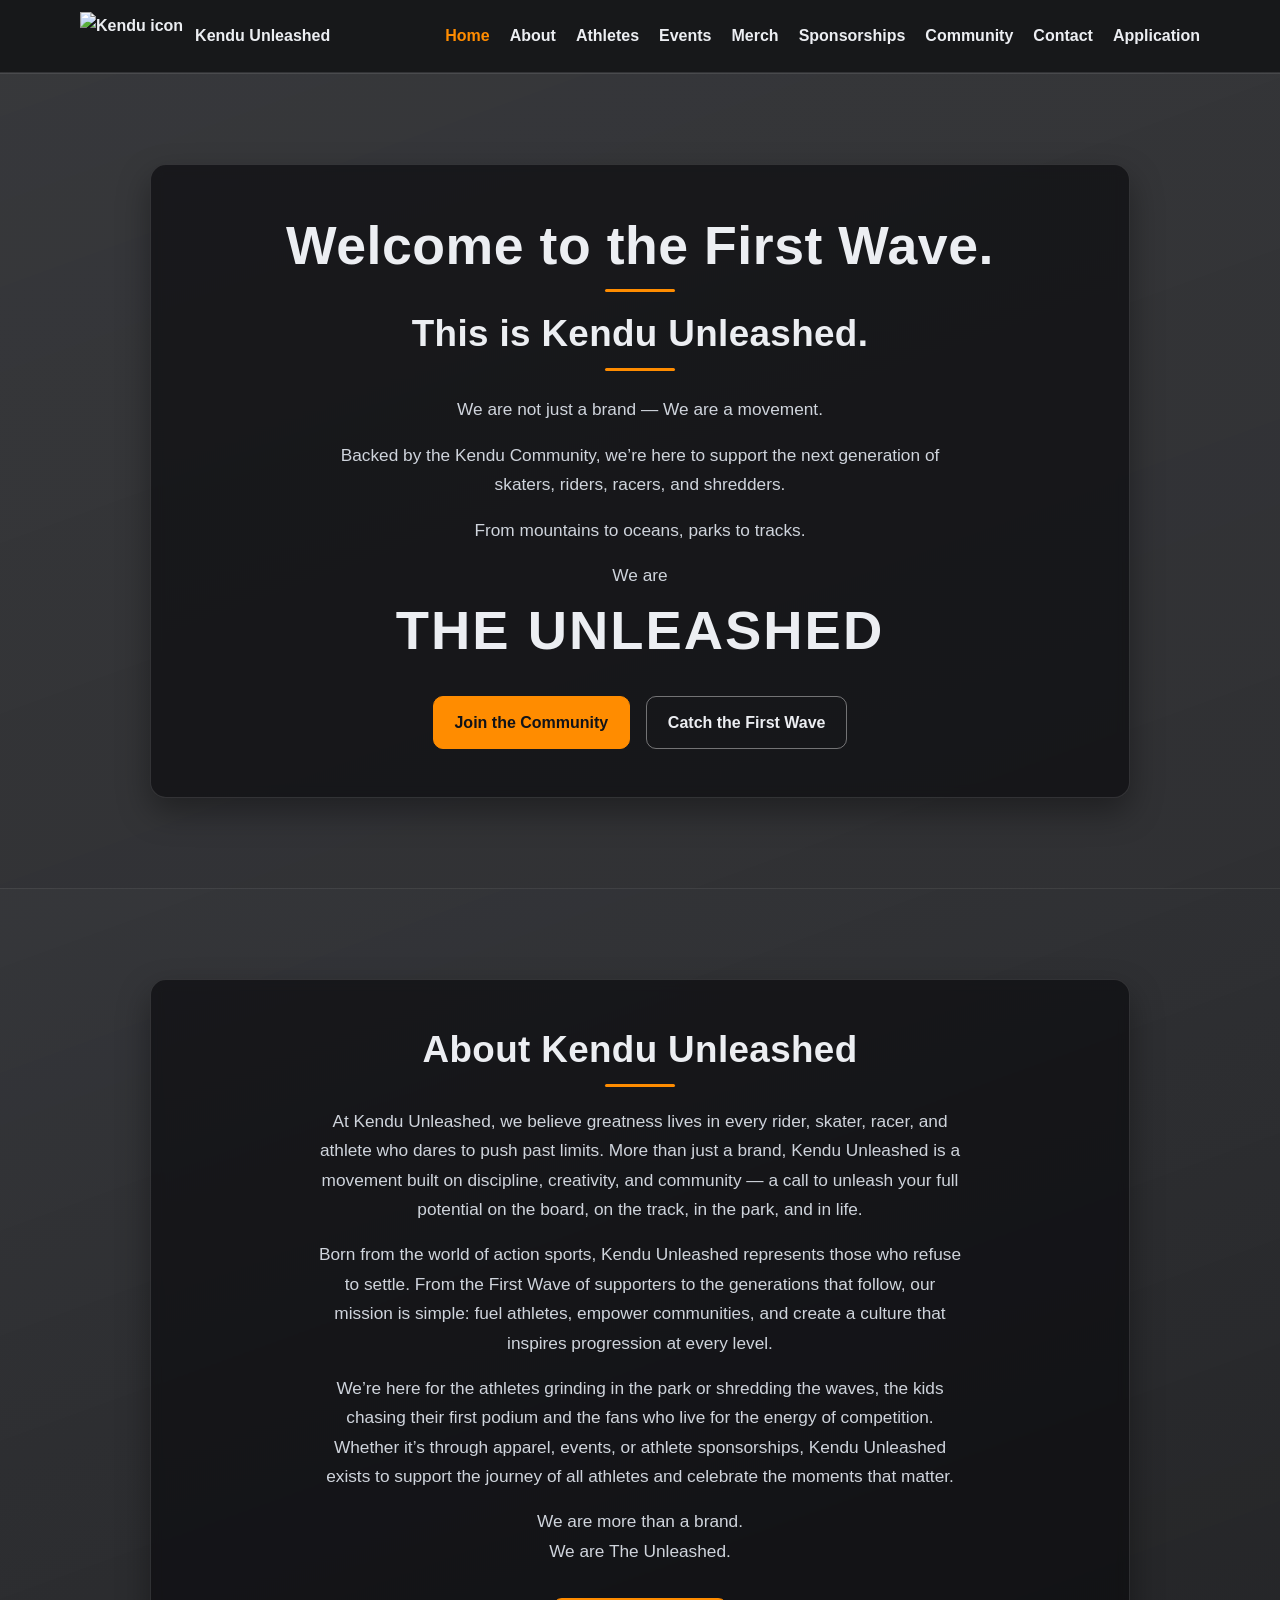
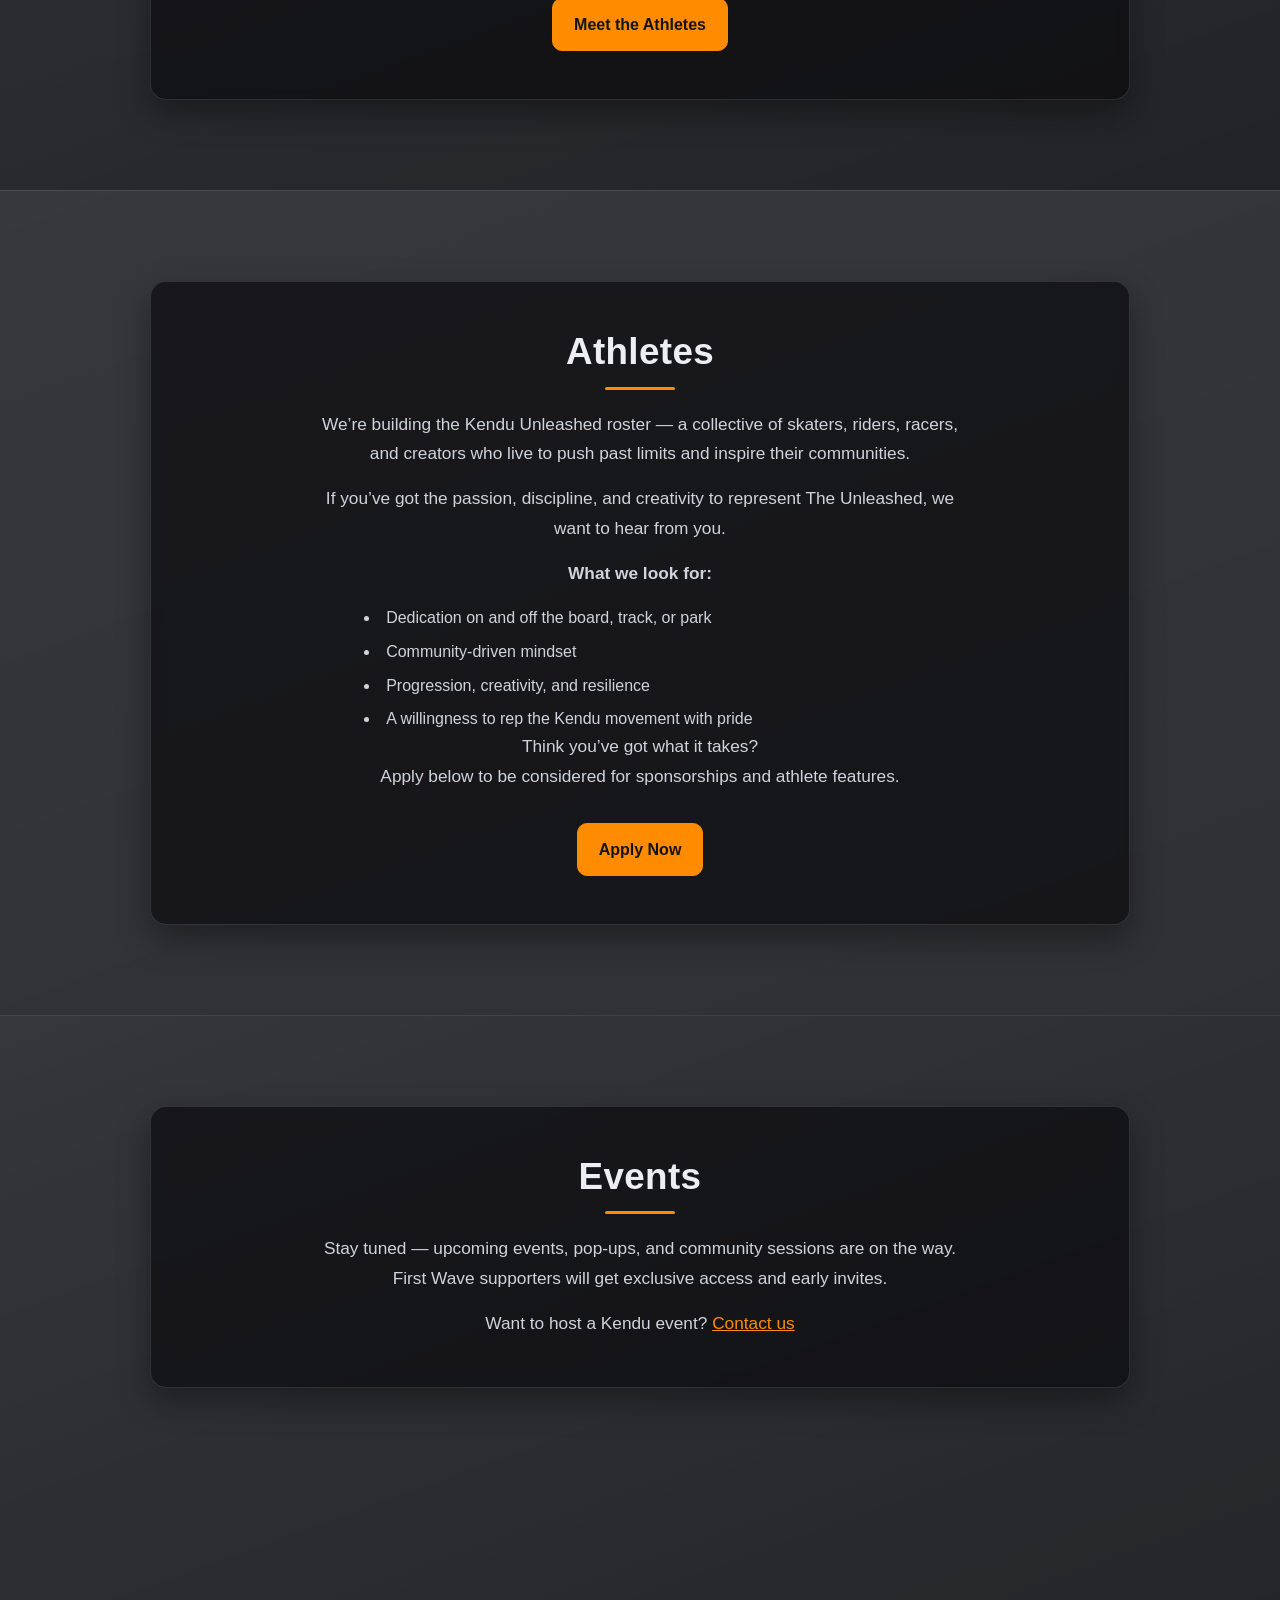
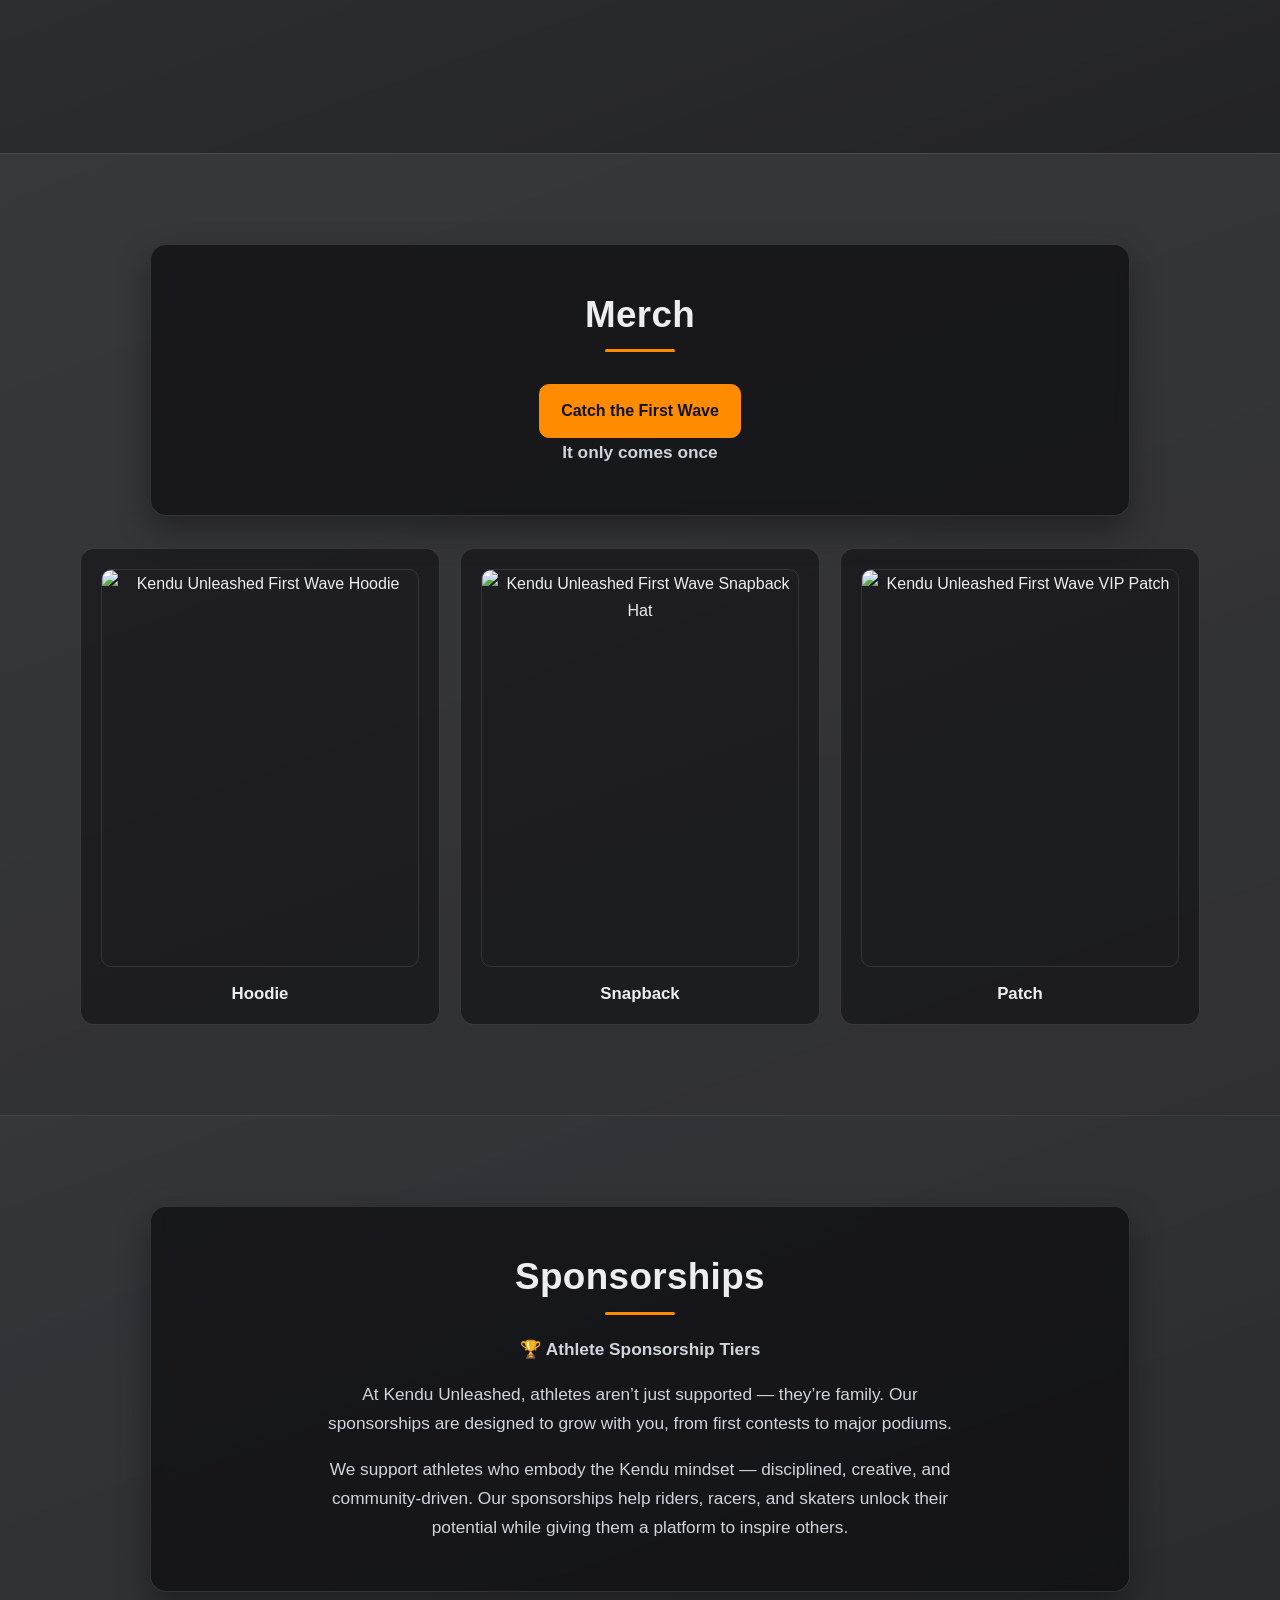
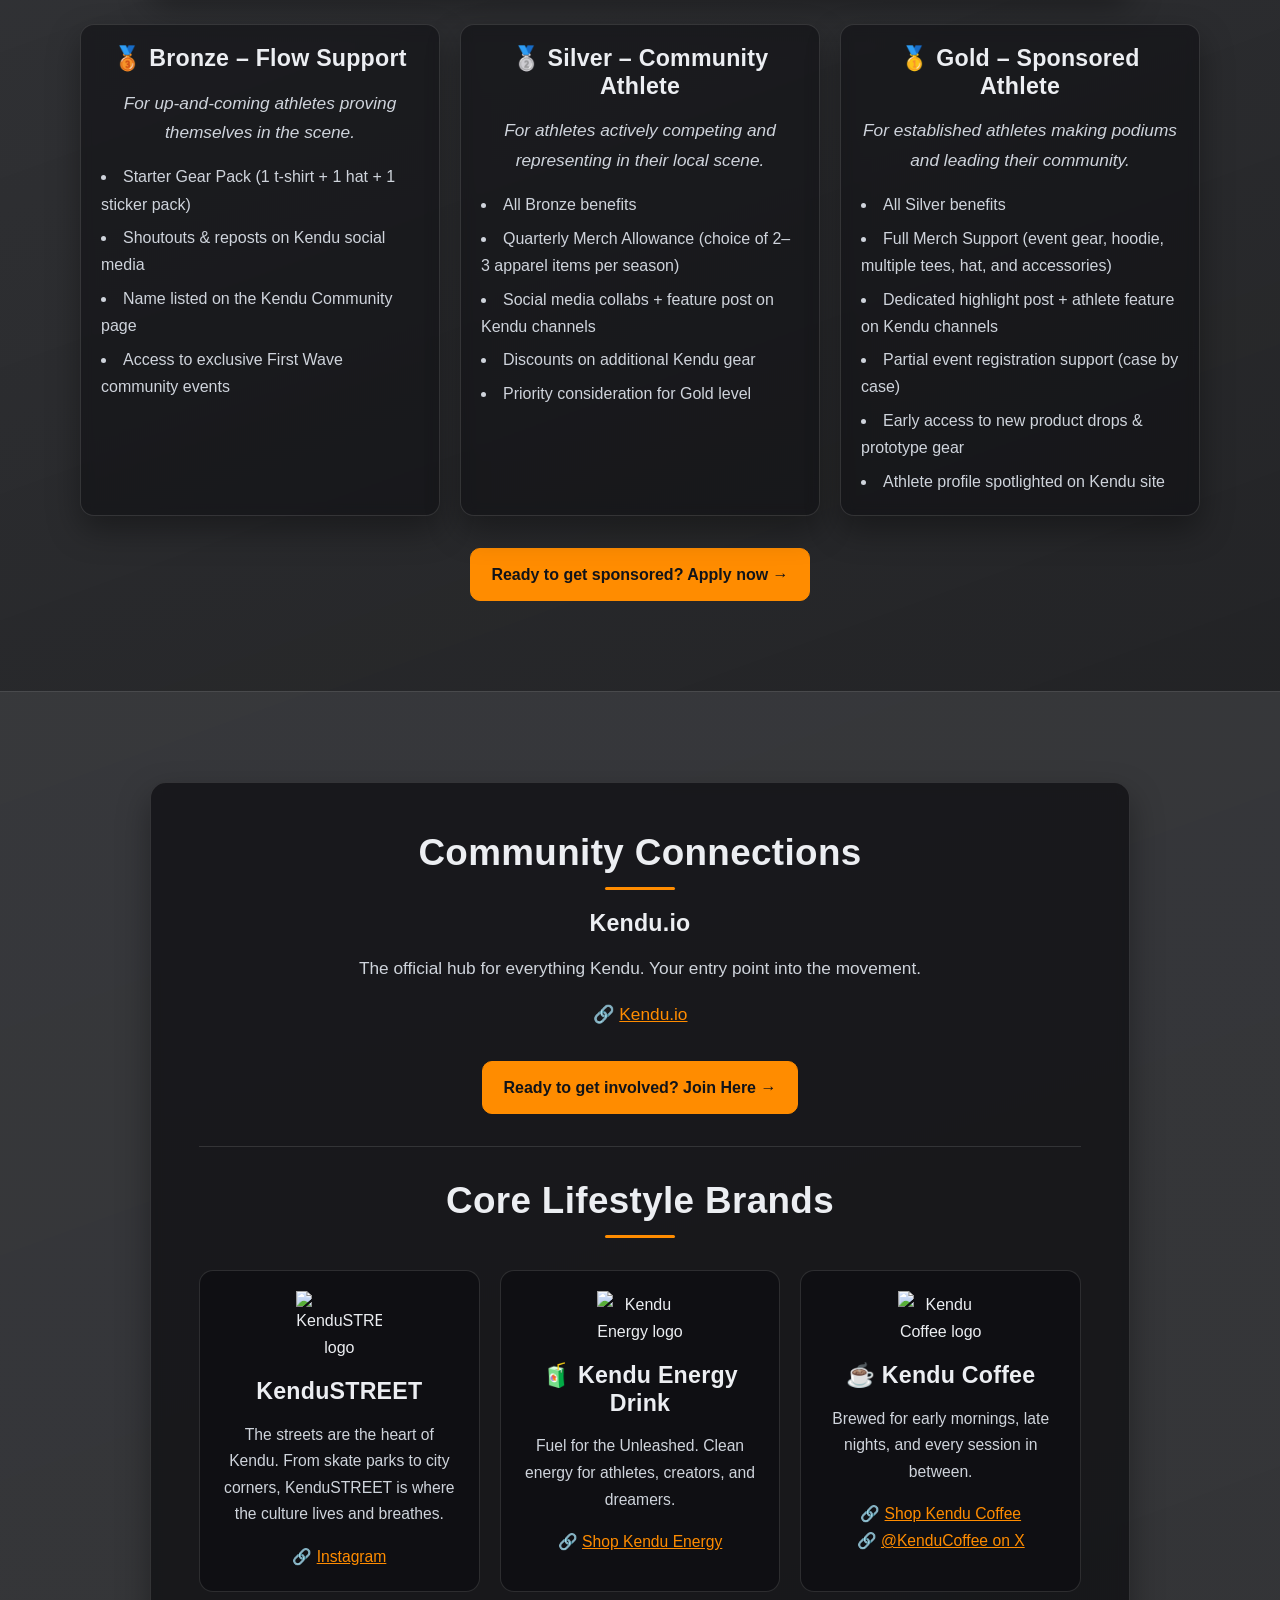
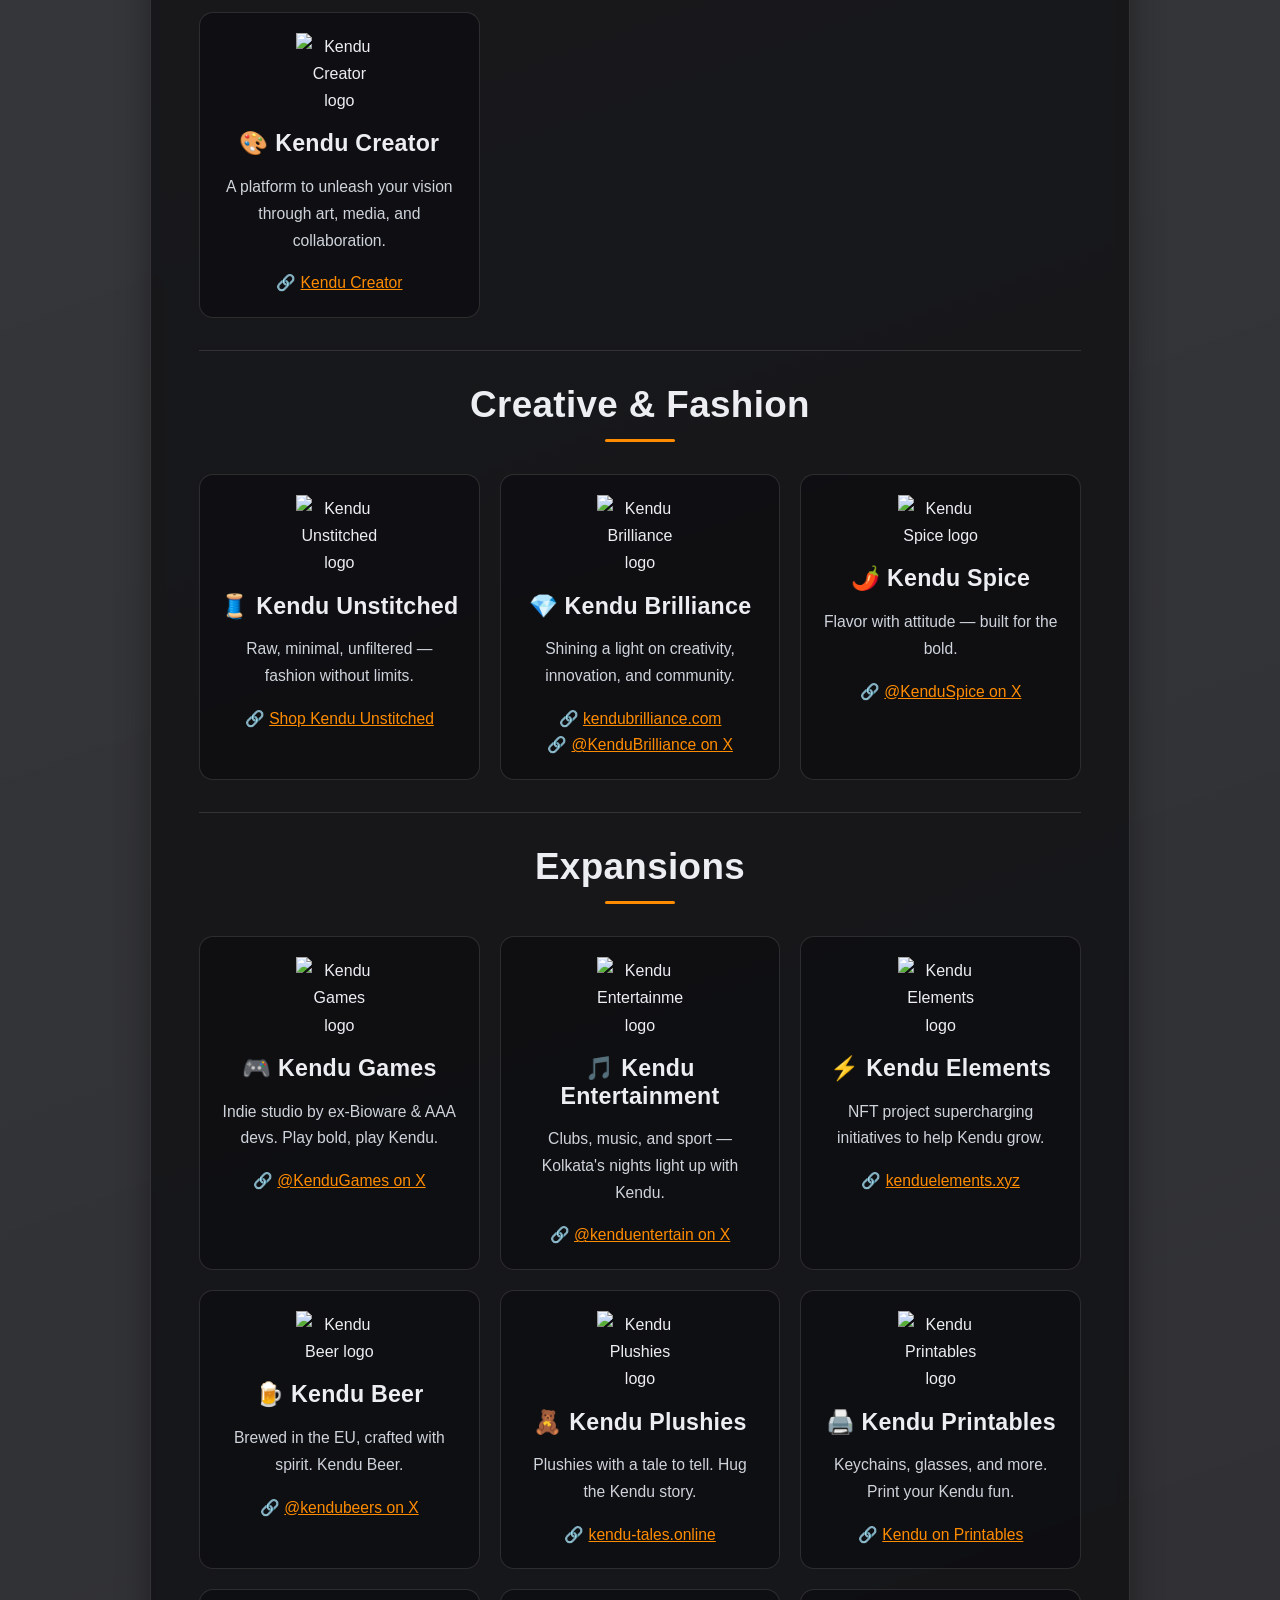
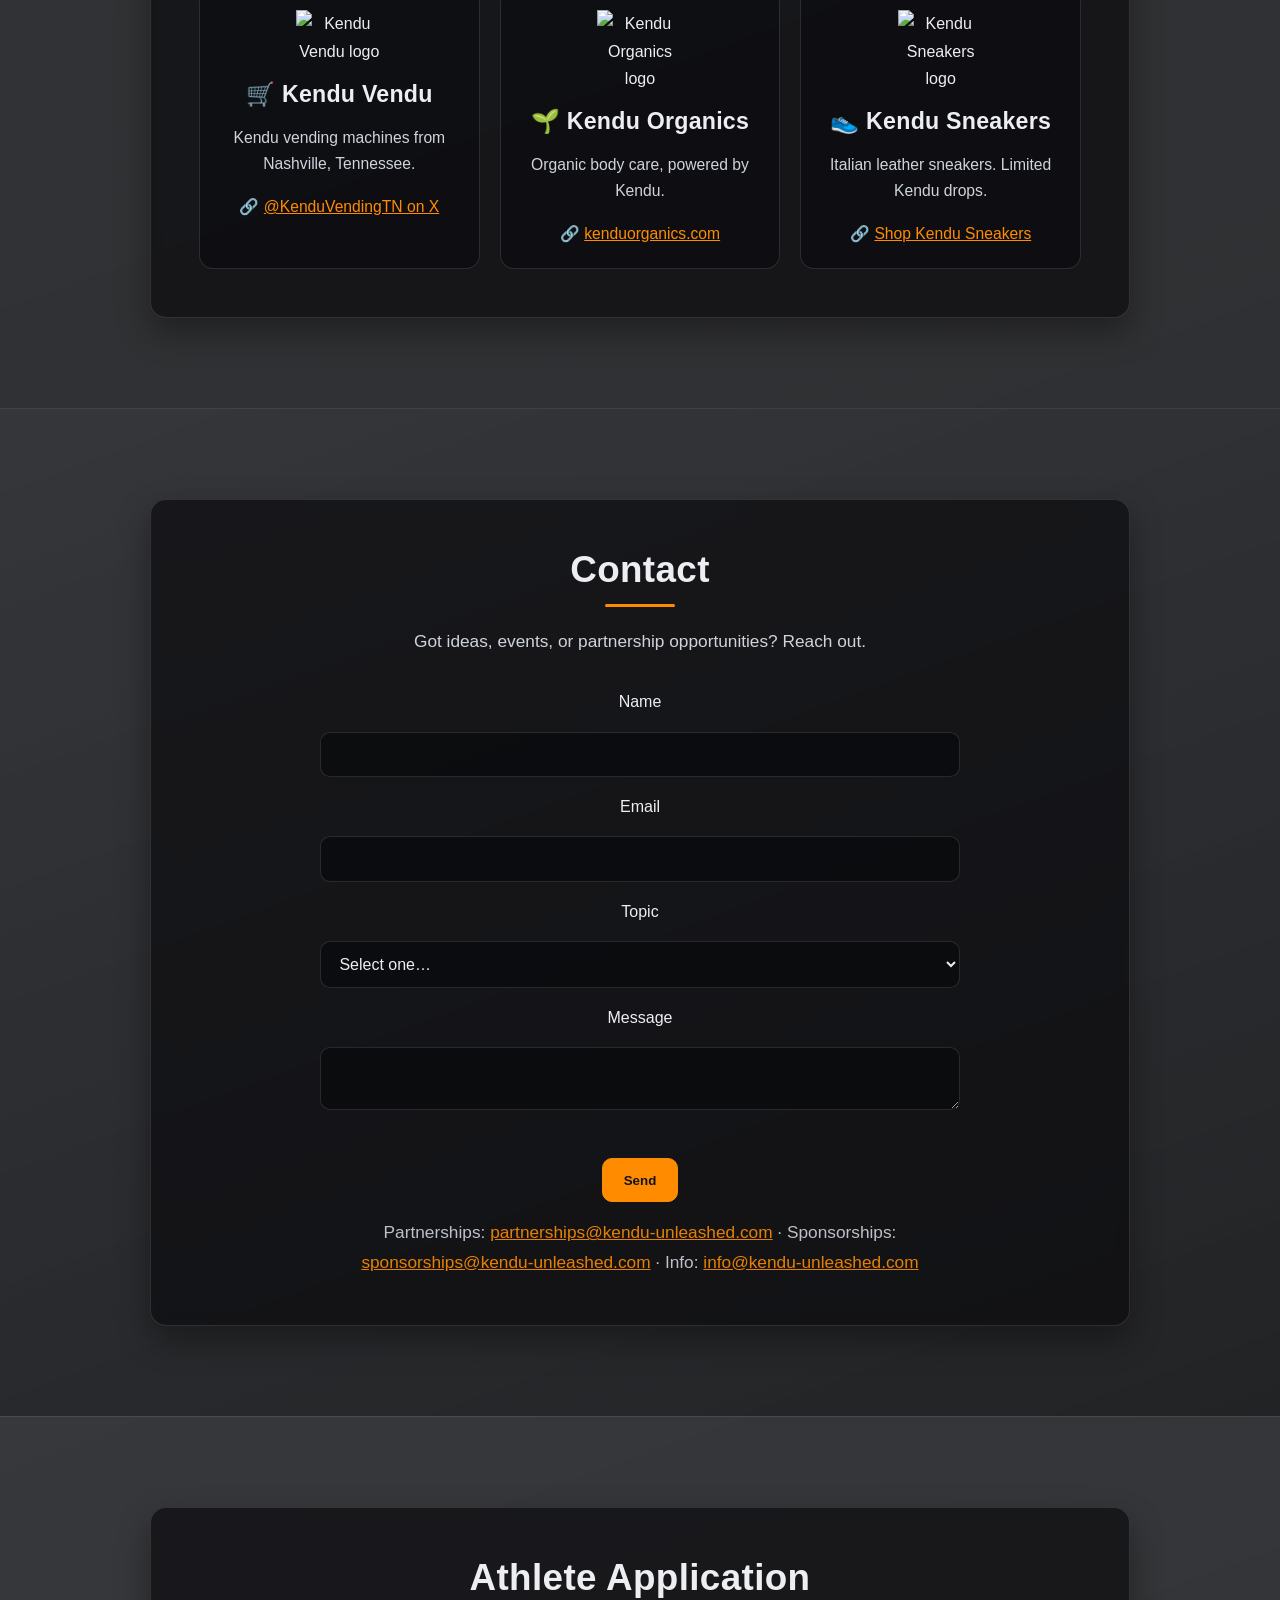
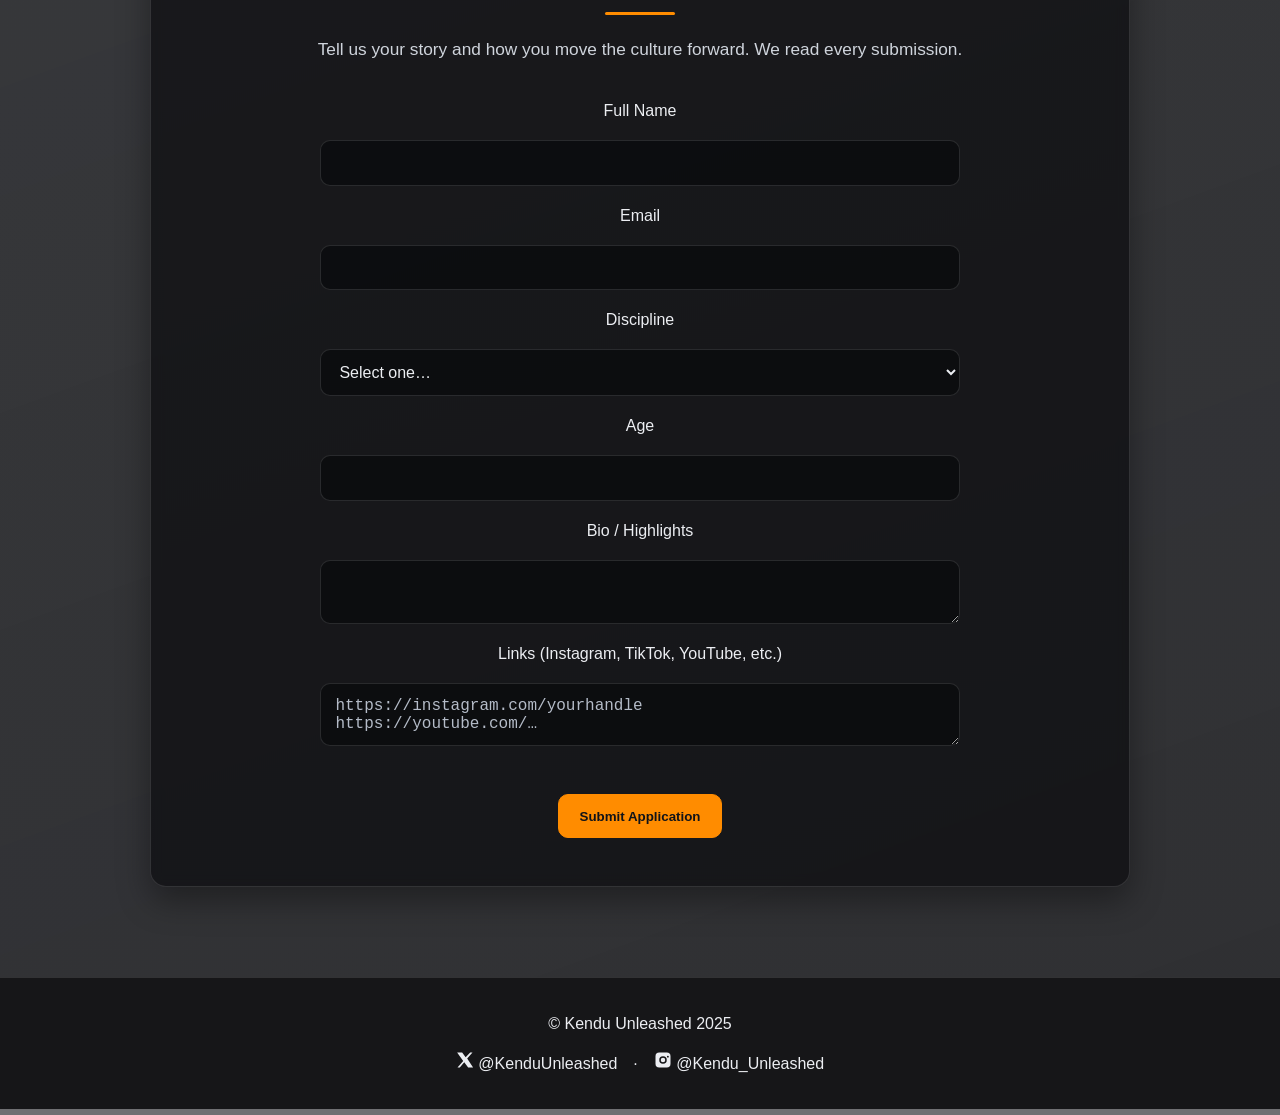
==== commit a4a7cab1: "UI polish: panel layout + spacing + typography" ====
--- a/index.html
+++ b/index.html
@@ -8,35 +8,9 @@
   <!-- Styles -->
   <link rel="stylesheet" href="/styles.css" />
 
-  <!-- Smooth scrolling + single-page helpers -->
+  <!-- Smooth scrolling -->
   <style>
     html { scroll-behavior: smooth; }
-
-    /* Make sections banner-height, not full-screen */
-    section.page {
-      position: relative;
-      min-height: clamp(380px, 48vh, 520px);
-      display: flex;
-      align-items: center;
-    }
-    .section-inner { position: relative; z-index: 1; width: 100%; }
-    .section-inner.container { padding-top: 4rem; padding-bottom: 3rem; }
-    .navlinks a.active { color: var(--accent); text-shadow: 0 0 6px rgba(255,92,0,.6); }
-
-    /* Mobile nav toggle (guard if not present in styles.css) */
-    @media (max-width: 900px){
-      .navtoggle{ display:block; }
-      .navlinks{
-        position:fixed; top:64px; left:0; right:0; display:none; flex-direction:column; gap:.25rem;
-        background:rgba(12,12,12,.96); backdrop-filter:saturate(1.1) blur(8px);
-        padding:1rem 1.25rem; border-bottom:1px solid rgba(255,255,255,.08); z-index:999;
-      }
-      .navlinks.open{ display:flex; }
-      .hero, main{ padding-top:64px; }
-    }
-
-    .brand-card p { margin-bottom: 1rem; }
-    hr.section { margin: 2rem 0; border: 0; border-top: 1px solid rgba(255,255,255,.2); }
   </style>
 
   <!-- Favicons -->
@@ -90,13 +64,12 @@
       <img src="/assets/images/surf-dog.jpg" alt="" class="edge-img">
     </div>
     <div class="section-inner container">
-      <div class="card reveal" style="text-align:center">
+      <div class="card reveal">
         <h1 class="title-xl">Welcome to the First Wave.</h1>
 	<h2 class="title-l">This is Kendu Unleashed.</h2>
         <p>We are not just a brand — We are a movement.</p>
 	<p>Backed by the Kendu Community, we’re here to support the next generation of skaters, riders, racers, and shredders.</p>
 	<p>From mountains to oceans, parks to tracks.</p>
-	<p style="margin: 20px 0;"></p>
 	<p>We are</p>
 	<h3 class="title-unleashed">The UNLEASHED</h3>
 	<div class="cta-row">
@@ -113,8 +86,8 @@
      <img src="/assets/images/cliff-dive.jpg" alt="" class="edge-img">
     </div>
     <div class="section-inner container">
-      <div class="card reveal" style="text-align:center; max-width:980px; margin-inline:auto;">
-        <h1>About Kendu Unleashed</h1>
+      <div class="card reveal">
+        <h2>About Kendu Unleashed</h2>
         <p>At Kendu Unleashed, we believe greatness lives in every rider, skater, racer, and athlete who dares to push past limits. More than just a brand, Kendu Unleashed is a movement built on discipline, creativity, and community — a call to unleash your full potential on the board, on the track, in the park, and in life.</p>
         <p>Born from the world of action sports, Kendu Unleashed represents those who refuse to settle. From the First Wave of supporters to the generations that follow, our mission is simple: fuel athletes, empower communities, and create a culture that inspires progression at every level.</p>
         <p>We’re here for the athletes grinding in the park or shredding the waves, the kids chasing their first podium and the fans who live for the energy of competition. Whether it’s through apparel, events, or athlete sponsorships, Kendu Unleashed exists to support the journey of all athletes and celebrate the moments that matter.</p>
@@ -132,11 +105,10 @@
      <img src="/assets/images/surf-action.jpg" alt="" class="edge-img">
     </div>
     <div class="section-inner container">
-      <div class="card reveal" style="text-align:center; max-width:980px; margin-inline:auto;">
-        <h1>Athletes</h1>
+      <div class="card reveal">
+        <h2>Athletes</h2>
         <p>We’re building the Kendu Unleashed roster — a collective of skaters, riders, racers, and creators who live to push past limits and inspire their communities.</p>
         <p>If you’ve got the passion, discipline, and creativity to represent The Unleashed, we want to hear from you.</p>
-	<p style="margin: 20px 0;"></p>
         <p><strong>What we look for:</strong></p>
         <ul class="sponsor-list">
           <li>Dedication on and off the board, track, or park</li>
@@ -160,8 +132,8 @@
      <img src="/assets/images/surf-barrel.jpg" alt="" class="edge-img">
     </div>
     <div class="section-inner container">
-      <div class="card reveal" style="text-align:center; max-width:980px; margin-inline:auto;">
-        <h1>Events</h1>
+      <div class="card reveal">
+        <h2>Events</h2>
         <p>Stay tuned — upcoming events, pop-ups, and community sessions are on the way. First Wave supporters will get exclusive access and early invites.</p>
         <p>Want to host a Kendu event? <a href="#contact">Contact us</a></p>
       </div>
@@ -171,8 +143,8 @@
   <!-- MERCH -->
   <section id="merch" class="page hero bg-merch">
     <div class="section-inner container">
-      <div class="card reveal" style="text-align:center">
-        <h1>Merch</h1>
+      <div class="card reveal">
+        <h2>Merch</h2>
 	<div class="cta-row">
   	  <a class="btn" href="https://shop.kendu-unleashed.com" target="_blank" rel="noopener">Catch the First Wave</a>
 	</div>
@@ -215,8 +187,8 @@
   <div class="section-inner container">
 
     <!-- Overview card (unchanged copy) -->
-    <div class="card reveal" style="text-align:center; max-width:980px; margin-inline:auto;">
-      <h1>Sponsorships</h1>
+    <div class="card reveal">
+      <h2>Sponsorships</h2>
       <p><strong>🏆 Athlete Sponsorship Tiers</strong></p>
       <p>At Kendu Unleashed, athletes aren’t just supported — they’re family. Our sponsorships are designed to grow with you, from first contests to major podiums.</p>
       <p>We support athletes who embody the Kendu mindset — disciplined, creative, and community-driven. Our sponsorships help riders, racers, and skaters unlock their potential while giving them a platform to inspire others.</p>
@@ -279,7 +251,7 @@
   <section id="community" class="page hero bg-community">
     <div class="section-inner container">
       <div class="card reveal">
-        <h1>Community Connections</h1>
+        <h2>Community Connections</h2>
 
         <h3>Kendu.io</h3>
         <p>The official hub for everything Kendu. Your entry point into the movement.</p>
@@ -454,8 +426,8 @@
      <img src="/assets/images/longboard.jpg" alt="" class="edge-img">
     </div>
     <div class="section-inner container">
-      <div class="card reveal" style="text-align:center">
-        <h1>Contact</h1>
+      <div class="card reveal">
+        <h2>Contact</h2>
         <p>Got ideas, events, or partnership opportunities? Reach out.</p>
 
         <form name="contact" method="POST" data-netlify="true" netlify-honeypot="bot-field">
@@ -500,8 +472,8 @@
   <!-- APPLICATION -->
   <section id="application" class="page hero bg-sponsor">
     <div class="section-inner container">
-      <div class="card" style="text-align:center">
-        <h1>Athlete Application</h1>
+      <div class="card">
+        <h2>Athlete Application</h2>
         <p>Tell us your story and how you move the culture forward. We read every submission.</p>
 
         <form name="athlete-application" method="POST" data-netlify="true" netlify-honeypot="bot-field">
@@ -554,7 +526,7 @@
       <a class="btn" href="#community">Join the Community</a>
       <a class="btn" href="https://shop.kendu-unleashed.com" target="_blank" rel="noopener">Shop The Collection</a>
     </div>
-    <button class="btn alt" id="thanks-close" style="margin-top:12px;">Close</button>
+    <button class="btn alt" id="thanks-close">Close</button>
   </div>
 </div>
 
--- a/styles.css
+++ b/styles.css
@@ -1,643 +1,353 @@
-/* ===== Root & Theme ===== */
-
-/* ===== Reset ===== */
-*{margin:0;padding:0;box-sizing:border-box}
-html,body{height:100%}
-body{
-  font-family:Arial, Helvetica, sans-serif;
-  background:var(--bg);
-  color:var(--text);
-  line-height:1.6;
-}
-
-/* ===== Global links / accents ===== */
-a,.accent{color:var(--accent);text-shadow:var(--glow-orange)}
-
-/* ===== Section / Page backgrounds ===== */
-.page{
-  display:flex;
-  align-items:center;
-  padding: clamp(32px, 6vw, 64px) 2rem;
-  background-repeat:no-repeat;
-  background-size:cover;
-  background-position:center;
-  background-image:radial-gradient(1400px 900px at 50% 18%, rgba(0,0,0,0.012), transparent 62%);
-  min-height:clamp(520px,78vh,860px);
-}
-@media (max-width:480px){
-  .page{min-height:70vh;padding:28px 1.25rem;}
-}
-
-/* ===== Cards ===== */
-.card{
-  width:min(1100px,100%);
-  margin:0 auto;
-  text-align:center;
-  background:rgba(0,0,0,.45);
-  border:1px solid rgba(255,255,255,.08);
-  border-radius:12px;
-  padding:clamp(20px,4vw,36px);
-  box-shadow:0 4px 12px rgba(0,0,0,.35);
-}
-.card h1::after,.card h2::after{
-  content:"";display:block;width:66px;height:4px;margin:10px auto 0;
-  background:var(--accent);border-radius:3px;box-shadow:var(--glow-orange);
-}
-
-/* ===== Hero headings ===== */
-.hero{text-align:center}
-.hero h1,.hero h2,.hero h3{margin-bottom:1rem;position:relative}
-.hero h1::after,.title-xl::after{
-  content:'';display:block;width:60px;height:3px;margin:.75rem auto 0;
-  background:var(--accent);box-shadow:0 0 18px rgba(255,92,0,.6);border-radius:2px;
-}
-
-/* dramatic UNLEASHED line */
-.title-unleashed{
-  font-size:clamp(2rem,5vw,3.5rem);
-  font-weight:900;text-transform:uppercase;text-align:center;color:#000;letter-spacing:3px;
-  text-shadow:0 0 6px rgba(255,92,0,.8),0 0 14px rgba(255,92,0,.7),
-              0 0 28px rgba(255,140,0,.8),0 0 42px rgba(255,140,0,.9);
-  margin-top:.5rem;
-}
-
-/* ===== Buttons ===== */
-.btn{
-  display:inline-block;padding:.75rem 1.5rem;border-radius:8px;
-  background:#1b1b1b;color:#eee;border:1px solid #2b2b2b;text-decoration:none;
-  font-weight:600;transition:all .25s ease;box-shadow:var(--glow-orange)
-}
-.btn:hover{transform:translateY(-2px);box-shadow:0 0 16px rgba(255,140,0,.6),0 0 2px rgba(255,140,0,.25)}
-.btn.alt{background:transparent;border:1px solid rgba(255,255,255,.35);color:#fff}
-.cta-row{display:flex;gap:.75rem;justify-content:center;flex-wrap:wrap;margin-top:1rem}
-
-/* ===== Navigation ===== */
-nav{
-  background:rgba(0,0,0,.8);
-  padding:.75rem 2rem;
-  position:sticky;top:0;z-index:1000;
-  -webkit-backdrop-filter:blur(6px);backdrop-filter:blur(6px);
-}
-.navwrap{display:flex;align-items:center;justify-content:space-between;overflow:hidden}
-.navwrap ul{list-style:none;margin:0;padding:0}
-.navbrand{display:flex;align-items:center;gap:.5rem;text-decoration:none;color:var(--text);font-weight:bold}
-/* --- Navbar Logo Sizing --- */
-.navbrand img{
-  height:52px;       /* was max-height:37px */
-  width:auto;        /* keep aspect ratio */
-  max-height:56px;   /* safety cap */
-  display:block;     /* avoids stray inline gaps */
-  filter: drop-shadow(0 0 4px rgba(255,92,0,.35)) drop-shadow(0 0 8px rgba(255,140,0,.25));
-
-}
-
-/* Slightly smaller on mobile */
-@media (max-width:768px){
-  .navbrand img{ height:42px; }
-}
-
-.navlinks{display:flex;gap:1.25rem}
-.navlinks a{text-decoration:none;color:var(--text);transition:color .3s ease,text-shadow .3s ease}
-.navlinks a:hover,.navlinks a.active{color:var(--accent);text-shadow:0 0 6px rgba(255,92,0,.6)}
-
-/* hamburger fix */
-.navtoggle{background:transparent;border:none;outline:none;padding:.5rem;border-radius:8px;box-shadow:none;line-height:0;display:none}
-@media (max-width:900px){.navtoggle{display:block}}
-.hamburger{position:relative;width:22px;height:2px;background:var(--text);display:block}
-.hamburger::before,.hamburger::after{
-  content:"";position:absolute;left:0;width:22px;height:2px;background:var(--text)
-}
-.hamburger::before{top:-6px}.hamburger::after{top:6px}
-
-/* ===== Brand grid ===== */
-.brand-grid{display:grid;grid-template-columns:repeat(auto-fit,minmax(280px,1fr));gap:1.5rem}
-.brand-card{
-  background:rgba(0,0,0,.35);border:1px solid rgba(255,255,255,.08);border-radius:14px;
-  padding:1.5rem;text-align:center;box-shadow:0 6px 18px rgba(0,0,0,.3);
-  transition:transform .25s ease, box-shadow .25s ease;
-}
-.brand-card:hover{transform:translateY(-3px);box-shadow:0 10px 24px rgba(0,0,0,.45)}
-.brand-card img{max-width:80px;margin-bottom:1rem}
-
-/* ===== Forms ===== */
-form{display:grid;gap:1rem;max-width:600px;margin:2rem auto}
-input,textarea,select{
-  padding:.75rem;border-radius:8px;border:1px solid rgba(255,255,255,.2);
-  background:rgba(255,255,255,.05);color:var(--text);font-size:1rem;
-}
-input:focus,textarea:focus,select:focus{outline:none;border-color:var(--accent);box-shadow:0 0 8px rgba(255,92,0,.6)}
-select option{background:#111;color:#fff}
-
-/* ===== Sponsorship tiers ===== */
-.tier{margin-bottom:2rem;text-transform:none;letter-spacing:.2px}
-.tier h3{margin-bottom:.25rem}
-.tier.bronze{color:#cd7f32;text-shadow:0 0 6px rgba(205,127,50,.6)}
-.tier.silver{color:#c0c0c0;text-shadow:0 0 6px rgba(192,192,192,.6)}
-.tier.gold{color:#ffd700;text-shadow:0 0 6px rgba(255,215,0,.7)}
-.sponsor-list{list-style:disc;list-style-position:inside;padding:0;margin:.5rem 0 1.25rem;text-align:center}
-.sponsor-list li{margin:.25rem 0}
-
-/* ===== Merch grid ===== */
-.product-grid{
-  display:grid;grid-template-columns:repeat(auto-fit,minmax(220px,1fr));
-  gap:1.25rem;margin-top:1rem
-}
-.product-card{
-  display:block;background:rgba(0,0,0,.38);border:1px solid rgba(255,255,255,.08);
-  border-radius:14px;padding:1rem;text-align:center;color:var(--text);
-  box-shadow:0 6px 18px rgba(0,0,0,.3);
-  transition:transform .2s ease, box-shadow .2s ease;text-decoration:none
-}
-.product-card:hover{transform:translateY(-3px);box-shadow:0 10px 24px rgba(0,0,0,.45),0 0 16px rgba(255,140,0,.10)}
-.product-media{
-  aspect-ratio:4/5;display:flex;align-items:center;justify-content:center;overflow:hidden;
-  border-radius:10px;background:rgba(255,255,255,.03);border:1px solid rgba(255,255,255,.06);margin-bottom:.75rem
-}
-.product-media img{width:100%;height:auto;display:block}
-.product img{max-width:320px;height:auto;display:block;margin:0 auto}
-@media (max-width:768px){.product img{max-width:200px}}
-@media (max-width:480px){.product-media{max-width:260px;margin-inline:auto}}
-
-/* ===== Footer ===== */
-footer{
-  padding:2rem;text-align:center;background:rgba(0,0,0,.85);
-  font-size:.9rem;border-top:1px solid rgba(255,255,255,.1)
-}
-.footerwrap{display:flex;flex-direction:column;gap:.75rem;align-items:center}
-.footerwrap .social{display:flex;gap:1rem}
-footer .social a{display:inline-flex;gap:8px;align-items:center}
-footer .social svg{width:18px;height:18px;flex:0 0 18px;fill:currentColor}
-
-/* ===== Screen-reader only ===== */
-.sr-only{
-  position:absolute!important;width:1px;height:1px;padding:0;margin:-1px;
-  overflow:hidden;clip:rect(0,0,1px,1px);white-space:nowrap;border:0
-}
-
-/* ===== Reveal-on-scroll ===== */
-.reveal {
-  opacity: 0;
-  transform: translateY(14px);
-  transition: opacity .6s ease, transform .6s ease;
-  will-change: opacity, transform;
-}
-
-.reveal.is-visible {
-  opacity: 1;
-  transform: none;
-}
-
-/* Respect reduced motion */
-@media (prefers-reduced-motion: reduce) {
-  .reveal { opacity: 1; transform: none; transition: none; }
-}
-
-/* Sponsorship tiers grid */
-.tiers-grid{
-  display: grid;
-  grid-template-columns: repeat(3, 1fr);
-  gap: 1.25rem;
-  margin-top: 1rem;
-}
-
-/* Make cards breathe a touch more */
-.tiers-grid .card{
-  text-align: center;
-  padding: clamp(18px, 3.5vw, 28px);
-}
-
-/* Headings spacing consistency */
-.tiers-grid .card h3{
-  margin-bottom: .5rem;
-}
-
-/* Centered bullets already exist via .sponsor-list; add slight tightening */
-.tiers-grid .sponsor-list{
-  margin-top: .25rem;
-}
-
-/* Responsive: stack on tablets/phones */
-@media (max-width: 900px){
-  .tiers-grid{ grid-template-columns: 1fr 1fr; }
-}
-@media (max-width: 560px){
-  .tiers-grid{ grid-template-columns: 1fr; }
-}
-
-/* Thank-you modal */
-.modal-overlay{
-  position:fixed; inset:0; display:none;
-  align-items:center; justify-content:center;
-  background:rgba(0,0,0,.65); z-index:2000;
-}
-.modal-overlay.is-open{ display:flex; }
-.modal-content{ max-width:720px; }
-/* Modal CTA polish */
-.modal-content .btn{ min-width:220px; }
-@media (max-width:520px){
-  .modal-content .btn{ width:100%; }
-}
-
-/* === KENDU MATTE-GRAY THEME OVERRIDES =============================== */
-/* Place at the very bottom of styles.css */
-
-/* Base */
-body{
+:root {
+  --bg: #6f6f72;
+  --panel-a: rgba(11, 13, 16, 0.56);
+  --panel-b: rgba(18, 20, 24, 0.62);
+  --surface: rgba(8, 9, 12, 0.64);
+  --surface-soft: rgba(8, 9, 12, 0.5);
+  --text: #eceef2;
+  --text-muted: #cfd4dc;
+  --rule: rgba(255, 255, 255, 0.12);
+  --accent: #ff8c00;
+  --accent-ink: #111318;
+  --focus: #ffd199;
+
+  --space-2: 0.5rem;
+  --space-3: 0.75rem;
+  --space-4: 1rem;
+  --space-5: 1.25rem;
+  --space-6: 1.5rem;
+  --space-8: 2rem;
+  --space-10: 2.5rem;
+  --space-12: 3rem;
+
+  --container: 1120px;
+}
+
+* { margin: 0; padding: 0; box-sizing: border-box; }
+html, body { min-height: 100%; }
+html { -webkit-font-smoothing: antialiased; text-rendering: optimizeLegibility; }
+body {
+  font-family: Arial, Helvetica, sans-serif;
+  color: var(--text);
   background: var(--bg);
-  color: var(--ink);
-}
-
-/* Links */
-a,.accent{
-  color: var(--accent);
-  text-shadow: none;
-}
-
-/* Sections: remove heavy dark overlay; keep gentle vignette only */
-.page{
-  min-height: clamp(520px,78vh,860px);
-  background: var(--bg);
-  background-image:
-    radial-gradient(1400px 900px at 50% 18%, rgba(0,0,0,0.012), transparent 62%); color: var(--ink);
-  background-repeat: no-repeat;
-  background-size: cover;
-}
-
-/* Cards: light, matte surfaces */
-.card{
+  line-height: 1.7;
+}
+
+img { max-width: 100%; height: auto; display: block; }
+a { color: var(--accent); }
+
+.container {
+  width: min(var(--container), calc(100% - 2 * var(--space-8)));
+  margin-inline: auto;
+}
+
+.page {
+  position: relative;
+  min-height: clamp(560px, 82vh, 900px);
+  padding-block: clamp(4rem, 10vh, 7rem);
+  border-top: 1px solid var(--rule);
+  overflow: hidden;
+  isolation: isolate;
+}
+.page:nth-of-type(odd) {
+  background: linear-gradient(160deg, var(--panel-a), rgba(8, 9, 12, 0.62));
+}
+.page:nth-of-type(even) {
+  background: linear-gradient(160deg, var(--panel-b), rgba(5, 6, 8, 0.72));
+}
+
+.section-inner { position: relative; z-index: 1; }
+.card {
+  width: min(980px, 100%);
+  margin-inline: auto;
+  padding: clamp(var(--space-6), 4vw, var(--space-12));
+  border-radius: 16px;
+  border: 1px solid var(--rule);
   background: var(--surface);
-  border: none; /* cleaner matte look */
-  box-shadow:
-    0 2px 4px rgba(0,0,0,0.35),
-    0 8px 24px rgba(0,0,0,0.45); /* deep shadow gives separation */
-  color: var(--ink);
-  transition: box-shadow .3s ease, transform .3s ease;
-}
-.card:hover{
-  transform: translateY(-3px);
-  box-shadow:
-    0 4px 8px rgba(0,0,0,0.45),
-    0 12px 32px rgba(0,0,0,0.55);
-}
-
-
-/* Hero headings */
-.hero h1::after,.title-xl::after{ background: var(--ink); box-shadow: none; }
-.title-unleashed{
-  color: var(--ink);
-  text-shadow: none;
+  backdrop-filter: blur(6px);
+  -webkit-backdrop-filter: blur(6px);
+  box-shadow: 0 14px 32px rgba(0, 0, 0, 0.35);
+}
+
+h1, h2, h3 { line-height: 1.2; letter-spacing: 0.01em; }
+h1 { font-size: clamp(2rem, 4.7vw, 3.35rem); margin-bottom: var(--space-5); }
+h2 { font-size: clamp(1.6rem, 3.2vw, 2.3rem); margin-bottom: var(--space-5); }
+h3 { font-size: clamp(1.15rem, 2.1vw, 1.45rem); margin-bottom: var(--space-4); }
+p { font-size: clamp(1rem, 1.35vw, 1.08rem); color: var(--text-muted); max-width: 68ch; margin-inline: auto; }
+p + p { margin-top: var(--space-4); }
+
+h4 { font-size: 1.05rem; line-height: 1.3; }
+
+.sponsor-list {
+  list-style: disc;
+  list-style-position: inside;
+  max-width: 62ch;
+  margin: var(--space-4) auto 0;
+  text-align: left;
+  color: var(--text-muted);
+}
+.sponsor-list li + li { margin-top: 0.4rem; }
+
+.modal-content .btn { margin-top: var(--space-4); }
+
+.hero { text-align: center; }
+.title-xl::after,
+.card h2::after,
+.card h1::after {
+  content: "";
+  display: block;
+  width: 70px;
+  height: 3px;
+  margin: var(--space-3) auto 0;
+  border-radius: 3px;
+  background: var(--accent);
+}
+.title-l { margin-bottom: var(--space-6); }
+.title-unleashed {
+  font-size: clamp(2rem, 5vw, 3.4rem);
+  text-transform: uppercase;
   letter-spacing: 2px;
-}
-
-/* Buttons: primary = black; alt = outline black */
-.btn{
+  color: var(--text);
+  margin-top: var(--space-2);
+}
+
+.cta-row {
+  display: flex;
+  justify-content: center;
+  align-items: center;
+  flex-wrap: wrap;
+  gap: var(--space-4);
+  margin-top: var(--space-8);
+}
+
+.btn {
+  display: inline-flex;
+  align-items: center;
+  justify-content: center;
+  min-height: 44px;
+  padding: 0.75rem 1.3rem;
+  border-radius: 10px;
+  border: 1px solid var(--accent);
   background: var(--accent);
   color: var(--accent-ink);
-  border: 1px solid var(--accent);
-  box-shadow: none;
-}
-.btn:hover{ transform: translateY(-2px); box-shadow: 0 8px 18px rgba(0,0,0,.12); }
-.btn.alt{
-  background: transparent;
-  color: var(--accent);
-  border: 1px solid var(--accent);
-}
-
-/* Nav: translucent light bar */
-nav{
-  background: rgba(255,255,255,.75);
+  text-decoration: none;
+  font-weight: 700;
+  transition: transform 0.2s ease, filter 0.2s ease, box-shadow 0.2s ease;
+}
+.btn:hover { transform: translateY(-2px); filter: brightness(1.05); box-shadow: 0 10px 22px rgba(0, 0, 0, 0.28); }
+.btn.alt { background: transparent; color: var(--text); border-color: rgba(255, 255, 255, 0.4); }
+.btn.alt:hover { border-color: var(--accent); color: var(--accent); }
+
+:focus-visible {
+  outline: 3px solid var(--focus);
+  outline-offset: 2px;
+}
+
+nav {
+  position: sticky;
+  top: 0;
+  z-index: 1000;
+  border-bottom: 1px solid var(--rule);
+  background: rgba(7, 8, 10, 0.84);
   -webkit-backdrop-filter: blur(8px);
   backdrop-filter: blur(8px);
-  border-bottom: 1px solid var(--rule);
-}
-.navlinks a{ color: var(--ink); }
-.navlinks a:hover,.navlinks a.active{ color: var(--accent); text-shadow: none; }
-.hamburger,.hamburger::before,.hamburger::after{ background: var(--ink); }
-.navbrand{ color: var(--ink); }
-.navbrand img{ filter: drop-shadow(0 0 0 rgba(0,0,0,0)); }
-
-/* Brand/merch tiles: brighter, product-first */
+}
+.navwrap {
+  min-height: 72px;
+  display: flex;
+  align-items: center;
+  justify-content: space-between;
+  gap: var(--space-4);
+}
+.navbrand {
+  display: flex;
+  align-items: center;
+  gap: var(--space-3);
+  font-weight: 700;
+  color: var(--text);
+  text-decoration: none;
+}
+.navbrand img { height: 48px; width: auto; }
+.navlinks { display: flex; gap: var(--space-5); align-items: center; }
+.navlinks a {
+  text-decoration: none;
+  color: var(--text);
+  font-weight: 600;
+}
+.navlinks a:hover,
+.navlinks a.active { color: var(--accent); }
+
+.navtoggle {
+  display: none;
+  border: none;
+  background: transparent;
+  padding: var(--space-2);
+  border-radius: 8px;
+}
+.hamburger,
+.hamburger::before,
+.hamburger::after {
+  display: block;
+  width: 22px;
+  height: 2px;
+  background: var(--text);
+  position: relative;
+}
+.hamburger::before,
+.hamburger::after {
+  content: "";
+  position: absolute;
+  left: 0;
+}
+.hamburger::before { top: -6px; }
+.hamburger::after { top: 6px; }
+
+.edge-wrap {
+  position: absolute;
+  inset: 0;
+  z-index: 0;
+  pointer-events: none;
+  display: flex;
+  align-items: center;
+  padding: 0 var(--space-8);
+}
+.edge-left { justify-content: flex-start; }
+.edge-right { justify-content: flex-end; }
+.edge-img {
+  max-width: clamp(300px, 48vw, 760px);
+  opacity: 0.38;
+  border-radius: 14px;
+}
+
+.brand-grid,
+.product-grid,
+.tiers-grid {
+  display: grid;
+  gap: var(--space-5);
+  margin-top: var(--space-8);
+}
+.brand-grid { grid-template-columns: repeat(auto-fit, minmax(220px, 1fr)); }
+.product-grid { grid-template-columns: repeat(auto-fit, minmax(210px, 1fr)); }
+.tiers-grid { grid-template-columns: repeat(3, minmax(0, 1fr)); }
+
 .brand-card,
-.product-card{
-  background: #FFFFFF;
+.product-card,
+.tiers-grid .card {
+  background: var(--surface-soft);
   border: 1px solid var(--rule);
-  box-shadow: 0 8px 20px rgba(0,0,0,.06);
-  color: var(--ink);
-}
-.product-media{ background: #F6F7F9; border: 1px solid var(--rule); }
-
-/* Forms */
-input,textarea,select{
-  background:#FFFFFF;
-  color: var(--ink);
-  border-color: var(--rule);
-}
-input:focus,textarea:focus,select:focus{
-  border-color: #B9BDC4;
-  box-shadow: 0 0 0 3px rgba(18,19,21,.08);
-}
-select option{ background:#fff; color:#111; }
-
-/* Footer */
-footer{
-  background: #F4F5F7;
+  border-radius: 14px;
+  padding: var(--space-5);
+  text-align: center;
+}
+.brand-card p,
+.product-card p { font-size: 0.98rem; }
+.brand-card img { max-width: 86px; margin: 0 auto var(--space-4); }
+.product-card { color: var(--text); text-decoration: none; }
+.product-media {
+  aspect-ratio: 4 / 5;
+  border-radius: 10px;
+  overflow: hidden;
+  margin-bottom: var(--space-4);
+  border: 1px solid rgba(255, 255, 255, 0.1);
+}
+
+hr.section {
+  margin: var(--space-8) 0;
+  border: none;
   border-top: 1px solid var(--rule);
-  color: var(--muted-ink);
-}
-footer .social a{ color: var(--ink); }
-
-/* === Edge visuals (surf/skate silhouettes or photos) ================= */
-
-
-
-/* Subtle spacing polish for Merch */
-#merch .card { margin-bottom: .5rem; }
-#merch .product-grid { margin-top: 1.25rem; }
-
-.card:hover {
-  transform: translateY(-2px);
-  box-shadow: 0 10px 28px rgba(0,0,0,.08);
-  transition: all .25s ease;
-}
-
-.page {
-  background-image: radial-gradient(1400px 900px at 50% 20%, rgba(0,0,0,0.12), transparent 60%);
-}
-
-/* Dividers under headings (hero + cards) */
-.card h1::after,.card h2::after,
-.hero h1::after,.title-xl::after{
-  background: var(--ink);
-  box-shadow: var(--glow-orange);
-}
-
-/* THE UNLEASHED */
-.title-unleashed{
-  color: var(--ink);
-  letter-spacing: 2px;
-  text-shadow:
-    0 0 6px rgba(255,92,0,.65),
-    0 0 14px rgba(255,92,0,.5),
-    0 0 26px rgba(255,140,0,.45);
-}
-
-
-/* ====== KENDU MATTE v2 – Clean override ============================= */
-/* Palette (keeps your matte #707070 base + lighter cards) */
-:root{
-  --bg: #707070;
-  --surface: #828282;
-  --ink: #E2E2E2;
-  --muted-ink: #C0C0C0;
-  --rule: #777777;
-  --accent: #FF8C00;
-  --accent-ink: #121315;
-  --glow-orange: 0 0 10px rgba(255,140,0,.55), 0 0 2px rgba(255,140,0,.25);
-}
-
-/* Base text colors (avoid old --text usage) */
-body{ background: var(--bg); color: var(--ink); }
-
-/* One consistent page background (removes drastic section shifts) */
-.page{
-  background: var(--bg) !important;
-  background-image: radial-gradient(1400px 900px at 50% 18%, rgba(0,0,0,.12), transparent 60%) !important;
-  color: var(--ink);
-}
-
-/* Remove alternating light rows that caused big color differences */
-section.page:nth-of-type(even){ background-color: transparent !important; }
-
-.card {
-  background: rgba(124, 124, 124, 0.75); /* 75% opaque – image slightly visible */
-  backdrop-filter: blur(4px);            /* adds a soft matte frost */
-  -webkit-backdrop-filter: blur(4px);    /* Safari support */
-  
-  border: none;
-  color: var(--ink);
-  box-shadow:
-    0 2px 6px rgba(0,0,0,0.35),
-    0 8px 28px rgba(0,0,0,0.55);
-  transition: box-shadow .25s ease, transform .25s ease;
-}
-
-
-/* Dividers + UNLEASHED glow (kept) */
-.card h1::after,.card h2::after,
-.hero h1::after,.title-xl::after{
-  background: var(--ink) !important;
-  box-shadow: var(--glow-orange) !important;
-}
-.title-unleashed{
-  color: var(--ink); letter-spacing: 2px;
-  text-shadow:
-    0 0 6px rgba(255,92,0,.65),
-    0 0 14px rgba(255,92,0,.5),
-    0 0 26px rgba(255,140,0,.45) !important;
-}
-
-/* Nav – keep light/translucent, no orange glow on links */
-nav{
-  background: rgba(255,255,255,.08) !important;
-  -webkit-backdrop-filter: blur(8px);
-  backdrop-filter: blur(8px);
-  border-bottom: 1px solid var(--rule);
-}
-.navlinks a{ color: var(--ink) !important; text-shadow: none !important; }
-.navlinks a.active{ color: var(--accent) !important; text-shadow: none !important; }
-
-/* Forms/merch – keep product-first */
-.brand-card,.product-card{
-  background: #FFFFFF;
+}
+
+form {
+  max-width: 640px;
+  margin: var(--space-8) auto 0;
+  display: grid;
+  gap: var(--space-4);
+}
+input,
+textarea,
+select {
+  width: 100%;
+  padding: 0.8rem 0.9rem;
   border: 1px solid var(--rule);
-  box-shadow: 0 8px 20px rgba(0,0,0,.08);
-  color: var(--ink);
-}
-
-/* === EDGE-IMAGE VERSION ============================================ */
-.edge-wrap{
-  width: 100%;
-  height: 100%;
-  overflow: visible; /* <– this is key */
-  position:absolute;
-  inset:0;
-  pointer-events:none;
-  display:flex;
-  align-items:flex-end;        /* anchor at bottom */
-  padding:0 2rem 2rem;         /* inner gutter */
-  z-index:0;                   /* sits behind content */
-}
-.edge-right{ justify-content:flex-end; }
-.edge-left { justify-content:flex-start; }
-
-.edge-img {
-  width: auto;
-  max-width: min(90%, 960px); /* use percentage instead of vw */
-  height: auto;
-  object-fit: contain;
-  opacity: 0.7;
-  filter: saturate(1.25) contrast(1.15);
-  transition: opacity .3s ease;
-}
-
-/* smaller screens */
-@media(max-width:900px){
-  .edge-wrap{ padding:0 1rem 1rem; }
-  .edge-img{ max-width:clamp(300px,58vw,720px); opacity:.8; }
-}
-
-/* optional hover lift for subtle motion */
-section:hover .edge-img{ opacity:.8; }
-
-.card, 
-.card * {
-  color: var(--ink) !important;
-}
-
-.page {
-  position: relative;
-  overflow: visible !important;
-}
-
-/* Community & brand cards text control */
-.brand-card,
-.brand-card * {
-  color: var(--ink) !important;
-}
-
-.brand-card p,
-.brand-card a {
-  color: var(--muted-ink) !important;
-}
-
-.brand-card h3 {
-  color: var(--ink) !important;
-}
-
-/* 1) EDGE IMAGES: center vertically (still left/right anchored) */
-.edge-wrap{
-  position:absolute; inset:0; pointer-events:none;
-  display:flex;
-  justify-content:flex-end;   /* overridden by .edge-left */
-  align-items:center;         /* was flex-end; now centers vertically */
-  padding:0 2rem 2rem;
-  z-index:0;
-}
-.edge-right{ justify-content:flex-end; }
-.edge-left { justify-content:flex-start; }
-
-/* If any single section needs bottom anchoring instead, add .valign-bottom to its edge-wrap */
-.edge-wrap.valign-bottom{ align-items:flex-end; }
-
-/* 2) SECTION MIN HEIGHT (desktop + mobile) */
-.page{
-  min-height: clamp(680px, 90vh, 1100px);   /* larger baseline */
-}
-@media (max-width: 768px){
-  .page{ min-height: 78vh; }                /* comfy mobile height */
-}
-
-/* 3) TEXT TUNING: a little less bright overall */
-:root{
-  --ink: #E0E0E0;        /* was #E2E2E2 / #F2F2F2 */
-  --muted-ink: #B8B8B8;  /* was #C0C0C0 */
-}
-body{ color: var(--ink); }
-.card, .card *{ color: var(--ink) !important; }
-.card p, .card .subtitle{ color: var(--muted-ink) !important; }
-
-/* 4) NAVBAR LOGO: bigger + darker */
-.navbrand img{
-  height: 64px;          /* was ~52px */
-  max-height: 68px;
-  width: auto;
-  filter: brightness(0.75) contrast(1.25); /* darken without muddying */
-}
-@media (max-width: 900px){
-  .navbrand img{ height: 48px; max-height: 52px; }
-}
-
-/* 5) COMMUNITY CARDS: match other cards (no white panels) */
-.brand-card{
-  background: rgba(124,124,124,0.75) !important; /* same translucency as main cards */
-  backdrop-filter: blur(4px);
-  -webkit-backdrop-filter: blur(4px);
-  border: 1px solid rgba(0,0,0,.25) !important;
-  color: var(--ink) !important;
-}
-.brand-card p, .brand-card a{ color: var(--muted-ink) !important; }
-.brand-card h3{ color: var(--ink) !important; }
-
-/* === A) Ink-glass cards (blackish, translucent, readable) ========== */
-.card{
-  /* black-ish transparent panel */
-  background: rgba(10, 12, 14, 0.55);        /* ← main change */
-  backdrop-filter: blur(6px);
-  -webkit-backdrop-filter: blur(6px);
-  border: 1px solid rgba(255,255,255,0.06);
-  color: var(--ink);
-  box-shadow:
-    0 2px 6px rgba(0,0,0,0.35),
-    0 14px 36px rgba(0,0,0,0.55);
-  transition: transform .25s ease, box-shadow .25s ease, background .25s ease;
-}
-.card:hover{
-  transform: translateY(-2px);
-  background: rgba(10, 12, 14, 0.6);
-  box-shadow:
-    0 6px 14px rgba(0,0,0,0.4),
-    0 18px 44px rgba(0,0,0,0.6);
-}
-
-/* Make “community” cards match */
-.brand-card{
-  background: rgba(10,12,14,0.55) !important;
-  border: 1px solid rgba(255,255,255,0.06) !important;
-  backdrop-filter: blur(6px);
-  -webkit-backdrop-filter: blur(6px);
-}
-
-/* Dim secondary text a touch so the glass reads nicer */
-.card p,
-.card .subtitle,
-.brand-card p { color: var(--muted-ink) !important; }
-
-/* === B) Show more photo, less flat gray ============================ */
-.edge-wrap{ align-items: center; } /* vertical center stays */
-.edge-img{
-  max-width: clamp(520px, 52vw, 1100px);     /* bigger images */
-  opacity: .82;                               /* slightly bolder */
-  filter: saturate(1.12) contrast(1.08);
-}
-
-/* === C) Reduce section gray space (less empty padding) ============= */
-.page{
-  /* still tall, but not huge */
-  min-height: clamp(560px, 80vh, 940px);
-  /* soften vignette so photos pop */
-  background-image: radial-gradient(1400px 900px at 50% 18%, rgba(0,0,0,.12), transparent 60%);
-}
-
-/* === D) Dark form controls (fix bright dropdowns) ================== */
-input, textarea, select{
-  background: rgba(20,20,22,0.55);
-  color: #E6E6E6;
-  border: 1px solid rgba(255,255,255,0.08);
-}
-input::placeholder, textarea::placeholder{ color: #A9A9A9; }
-select option{
-  background: #2A2A2B;        /* dropdown menu paper */
-  color: #E6E6E6;
-}
-input:focus, textarea:focus, select:focus{
-  outline: none;
-  border-color: #FF8C00;
-  box-shadow: 0 0 0 3px rgba(255,140,0,.25);
-}
-
-/* === E) Nav logo: a bit darker & larger ============================ */
-.navbrand img{
-  height: 64px;
-  filter: brightness(0.72) contrast(1.25);
-}
-@media (max-width: 900px){ .navbrand img{ height: 52px; } }
+  border-radius: 10px;
+  background: rgba(8, 10, 12, 0.66);
+  color: var(--text);
+  font-size: 1rem;
+}
+input::placeholder,
+textarea::placeholder { color: #b5bcc8; }
+
+.modal-overlay {
+  position: fixed;
+  inset: 0;
+  z-index: 2000;
+  display: none;
+  align-items: center;
+  justify-content: center;
+  background: rgba(0, 0, 0, 0.7);
+}
+.modal-overlay.is-open { display: flex; }
+.modal-content { max-width: 700px; }
+
+footer {
+  border-top: 1px solid var(--rule);
+  background: rgba(7, 8, 10, 0.86);
+  padding: var(--space-8) 0;
+}
+.footerwrap { text-align: center; display: grid; gap: var(--space-3); }
+.footerwrap .social { display: flex; justify-content: center; flex-wrap: wrap; gap: var(--space-4); }
+footer .social a { color: var(--text); text-decoration: none; }
+
+.sr-only {
+  position: absolute !important;
+  width: 1px;
+  height: 1px;
+  margin: -1px;
+  padding: 0;
+  overflow: hidden;
+  clip: rect(0, 0, 0, 0);
+  border: 0;
+}
+
+.reveal { opacity: 0; transform: translateY(14px); transition: opacity .6s ease, transform .6s ease; }
+.reveal.is-visible { opacity: 1; transform: none; }
+
+@media (max-width: 960px) {
+  .container { width: min(var(--container), calc(100% - 2 * var(--space-6))); }
+  .tiers-grid { grid-template-columns: repeat(2, minmax(0, 1fr)); }
+  .edge-img { max-width: clamp(240px, 58vw, 580px); opacity: 0.28; }
+}
+
+@media (max-width: 900px) {
+  .navtoggle { display: inline-flex; }
+  .navlinks {
+    position: fixed;
+    top: 72px;
+    left: 0;
+    right: 0;
+    padding: var(--space-4) var(--space-6);
+    background: rgba(7, 8, 10, 0.96);
+    border-bottom: 1px solid var(--rule);
+    display: none;
+    flex-direction: column;
+    align-items: flex-start;
+    gap: var(--space-3);
+  }
+  .navlinks.open { display: flex; }
+}
+
+@media (max-width: 640px) {
+  .container { width: min(var(--container), calc(100% - 2 * var(--space-5))); }
+  .page { min-height: auto; padding-block: var(--space-12); }
+  .cta-row { align-items: stretch; }
+  .btn { width: 100%; }
+  .tiers-grid { grid-template-columns: 1fr; }
+  h1 { font-size: clamp(1.75rem, 9vw, 2.35rem); }
+  h2 { font-size: clamp(1.4rem, 7vw, 1.95rem); }
+}
+
+@media (prefers-reduced-motion: reduce) {
+  * { scroll-behavior: auto !important; }
+  .reveal { opacity: 1; transform: none; transition: none; }
+  .btn { transition: none; }
+}
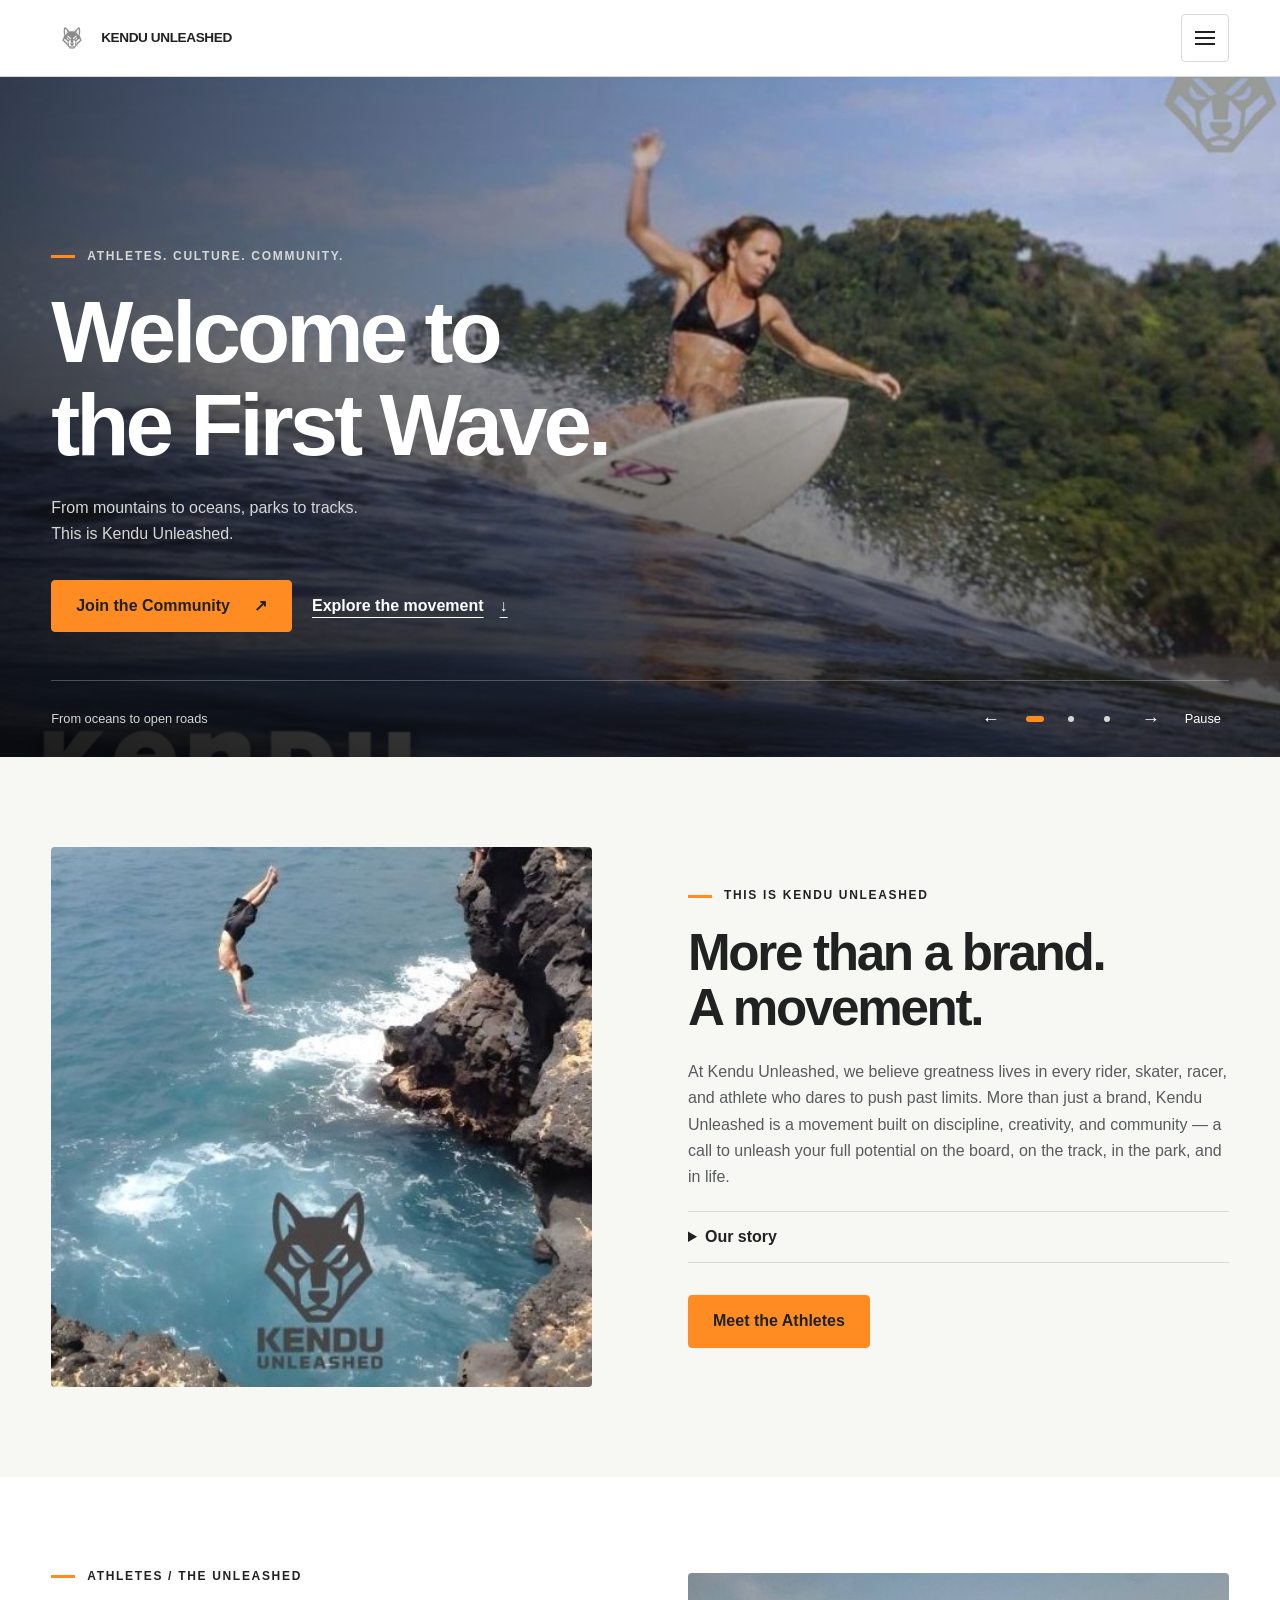
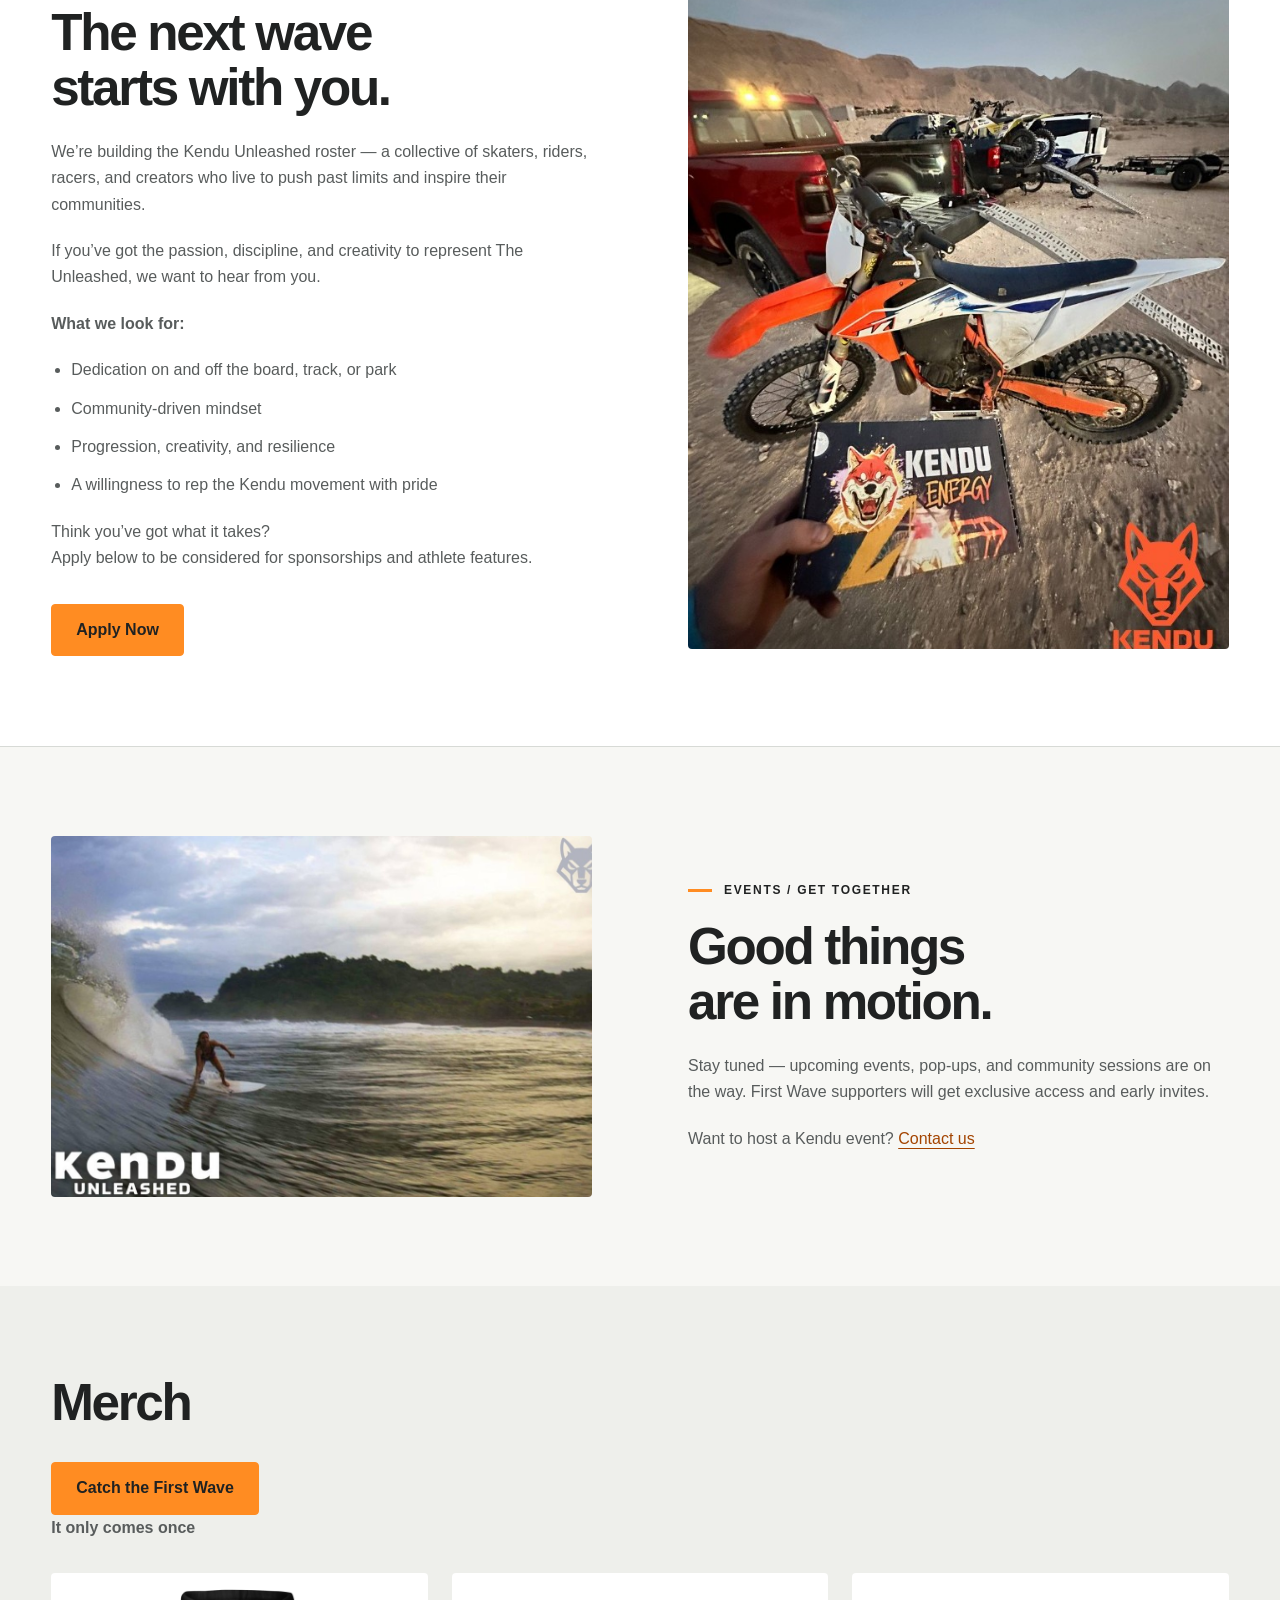
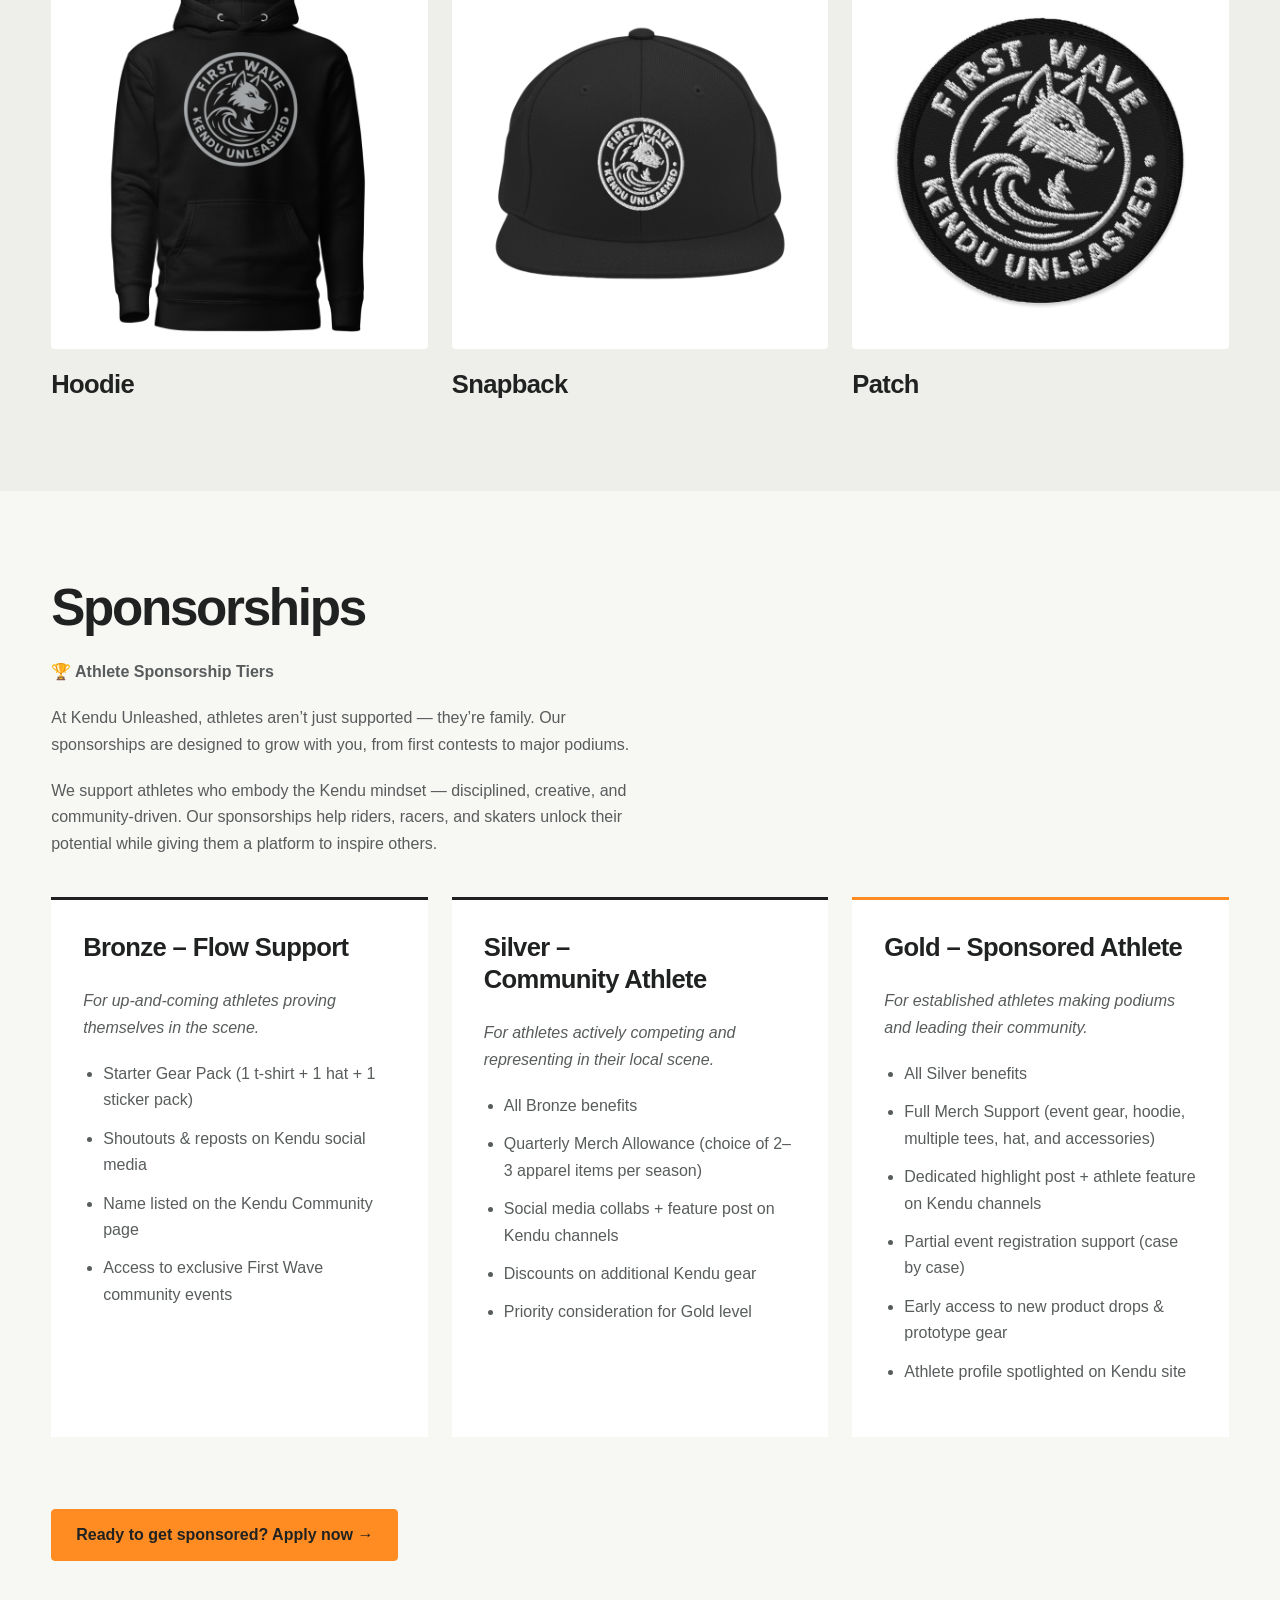
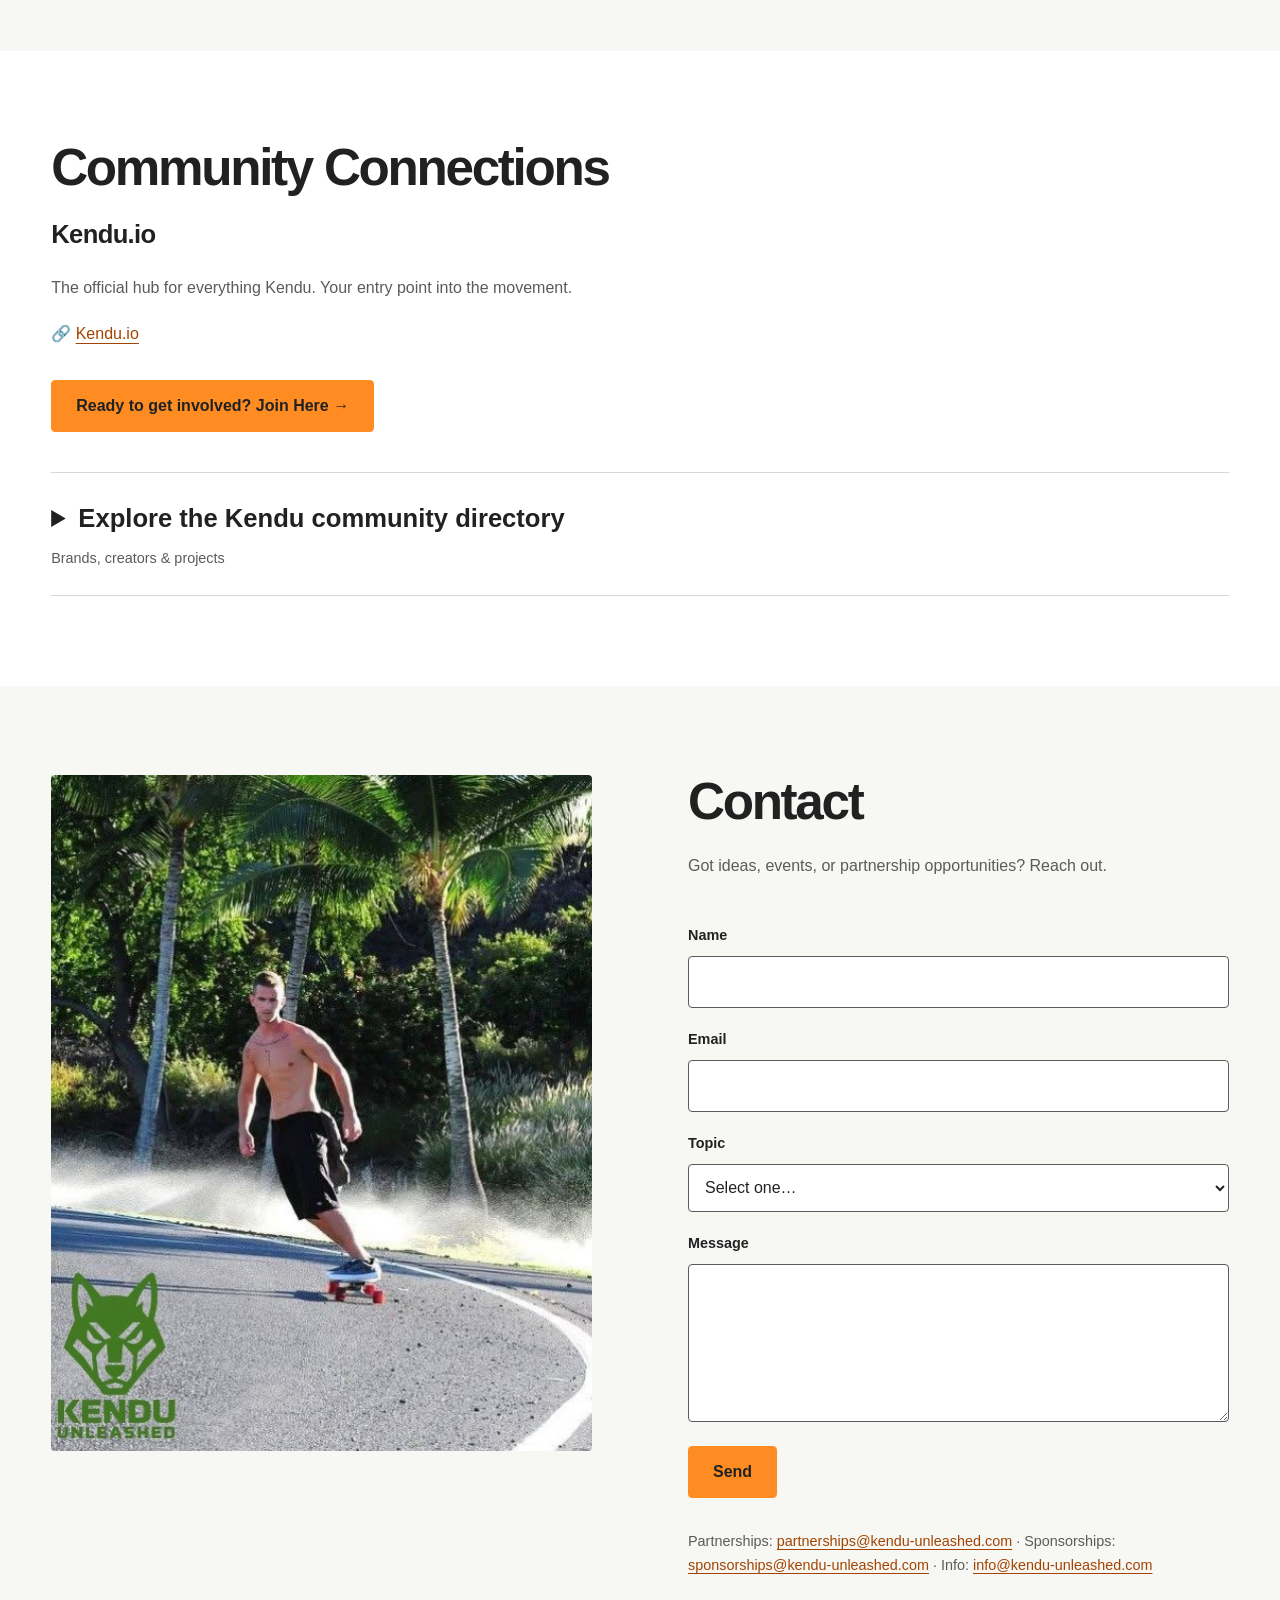
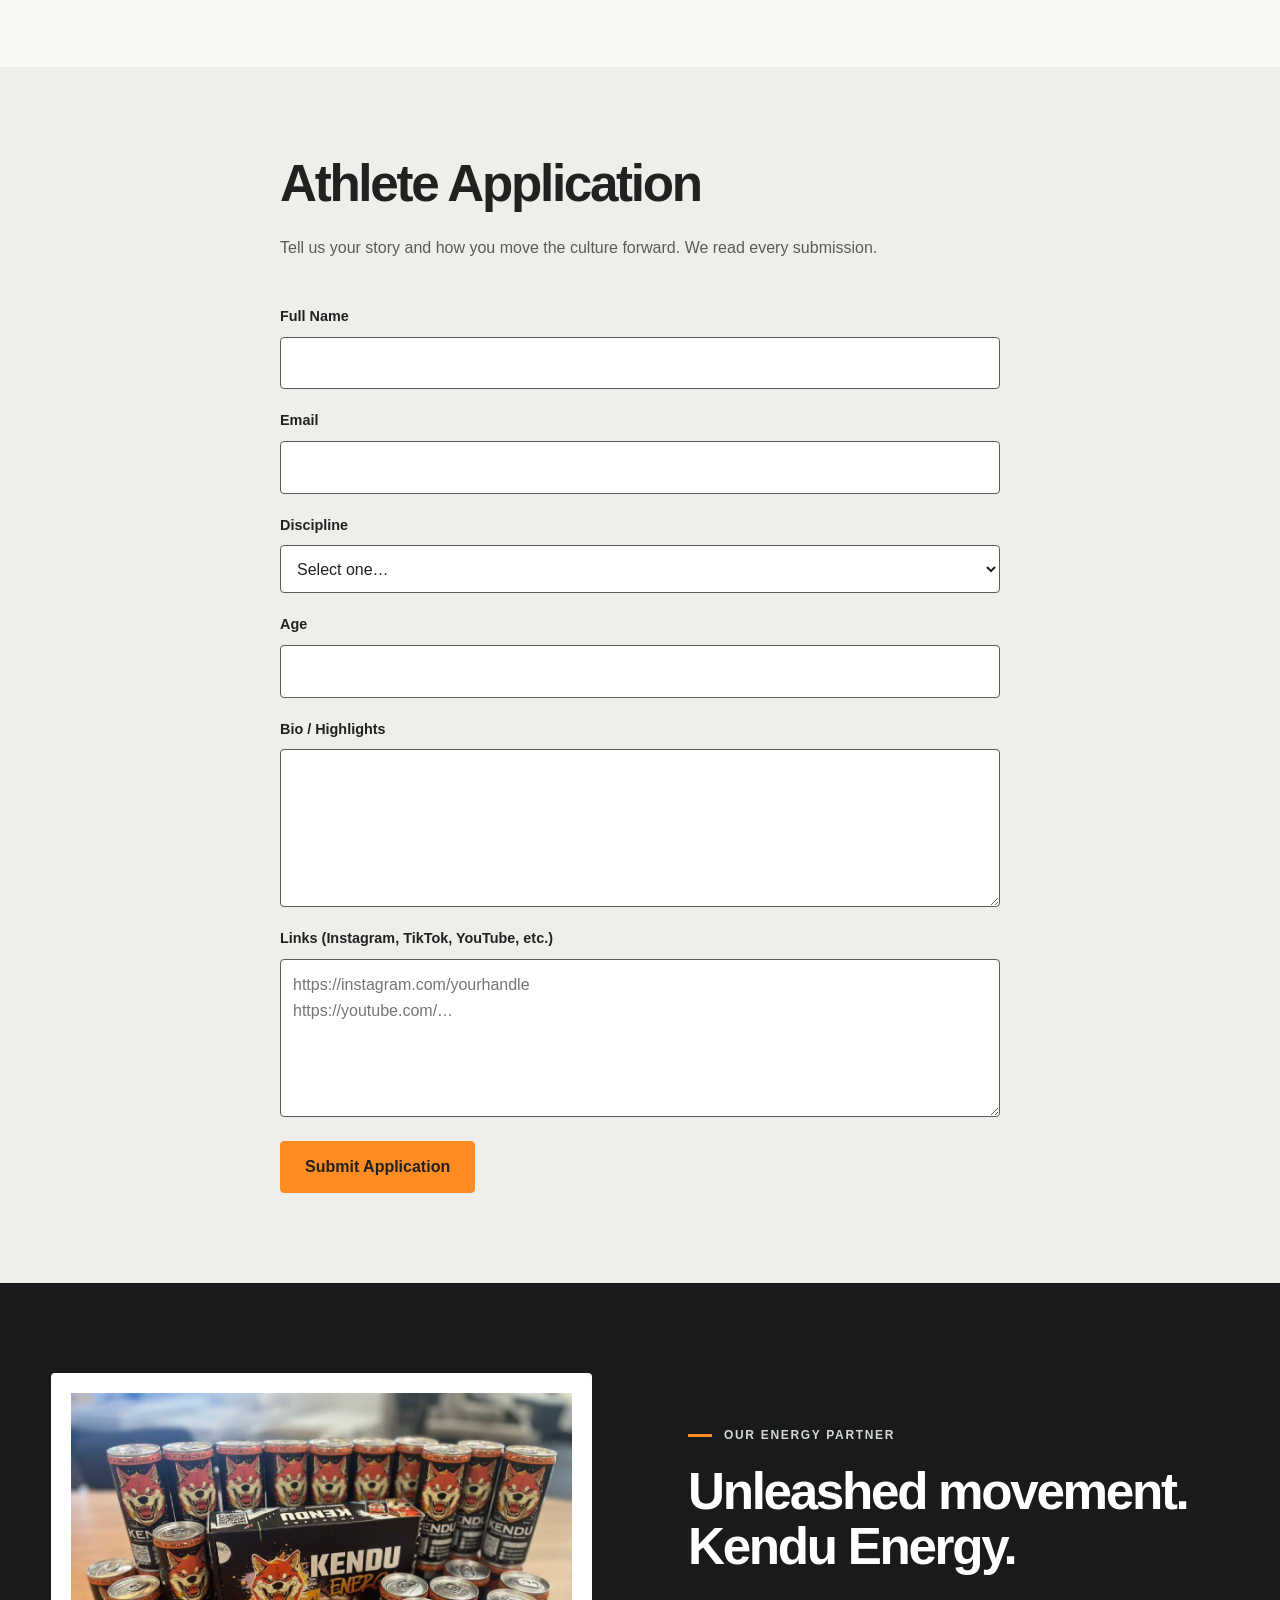
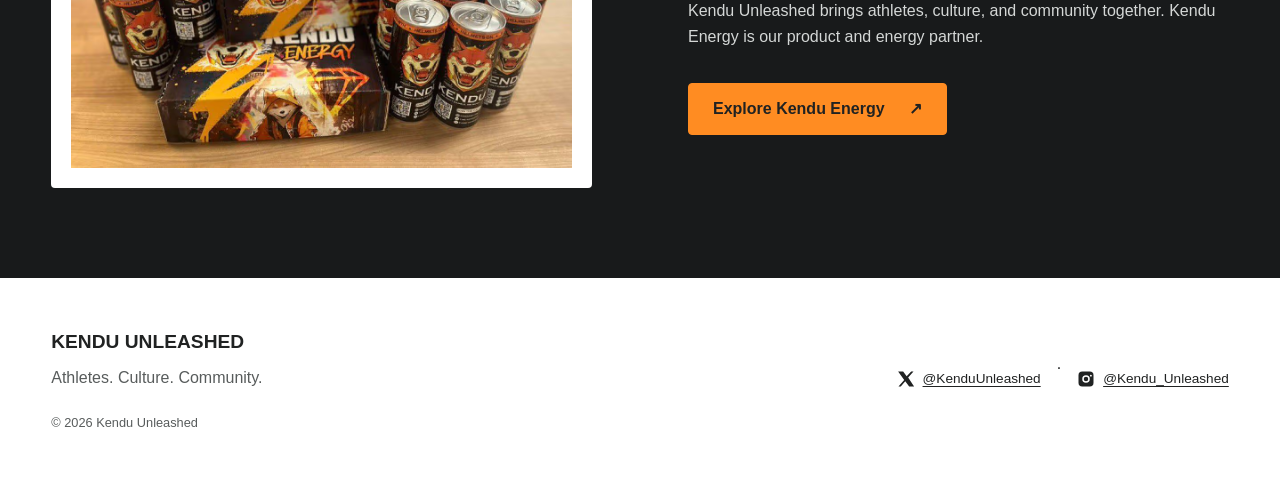
==== commit 02b02872: "Refine mobile-first Kendu design and document site editing" ====
--- a/index.html
+++ b/index.html
@@ -1,725 +1,1281 @@
-<!DOCTYPE html>
+<!doctype html>
+
 <html lang="en">
-<head>
-  <meta charset="UTF-8" />
-  <meta name="theme-color" content="#E6E8EB" />
-  <title>Kendu Unleashed</title>
-
-  <!-- Styles -->
-  <link rel="stylesheet" href="/styles.css" />
-
-  <!-- Smooth scrolling -->
-  <style>
-    html { scroll-behavior: smooth; }
-  </style>
-
-  <!-- Favicons -->
-  <link rel="shortcut icon" href="/assets/favicons/favicon.ico?v=4">
-  <link rel="icon" href="/favicon.ico?v=4">
-  <link rel="icon" type="image/png" sizes="16x16" href="/assets/favicons/favicon-16x16.png?v=4">
-  <link rel="icon" type="image/png" sizes="32x32" href="/assets/favicons/favicon-32x32.png?v=4">
-  <link rel="apple-touch-icon" sizes="180x180" href="/assets/favicons/apple-touch-icon.png?v=4">
-  <link rel="icon" type="image/png" sizes="192x192" href="/assets/favicons/favicon-192x192.png?v=4">
-  <link rel="icon" type="image/png" sizes="512x512" href="/assets/favicons/favicon-512x512.png?v=4">
-
-  <!-- Open Graph -->
-  <meta property="og:title" content="Kendu Unleashed" />
-  <meta property="og:description" content="Join the movement. Athletes, events, merch, and community—one place." />
-  <meta property="og:image" content="/assets/images/logo-main.png" />
-  <meta property="og:url" content="https://kendu-unleashed.com/" />
-  <meta name="theme-color" content="#0f0f10" />
-</head>
-<body>
-
-  <!-- NAV -->
-  <nav>
-    <div class="navwrap container">
-      <a class="navbrand" href="#home">
-        <img src="/assets/favicons/favicon-512x512.png" alt="Kendu icon"><span>Kendu Unleashed</span>
-      </a>
-
-      <!-- Hamburger button -->
-      <button class="navtoggle" aria-controls="primary-nav" aria-expanded="false" aria-label="Menu">
-        <span class="hamburger"></span>
-        <span class="sr-only">Menu</span>
-      </button>
-
-      <div id="primary-nav" class="navlinks">
-        <a href="#home" class="active">Home</a>
-        <a href="#about">About</a>
-        <a href="#athletes">Athletes</a>
-        <a href="#events">Events</a>
-        <a href="#merch">Merch</a>
-        <a href="#sponsorships">Sponsorships</a>
-        <a href="#community">Community</a>
-        <a href="#contact">Contact</a>
-        <a href="#application">Application</a>
+  <head>
+    <meta charset="utf-8" />
+    <title>Kendu Unleashed</title>
+    <link href="/styles.css" rel="stylesheet" />
+    <link href="/assets/favicons/favicon.ico?v=4" rel="shortcut icon" />
+    <link
+      href="/assets/favicons/favicon-16x16.png?v=4"
+      rel="icon"
+      sizes="16x16"
+      type="image/png"
+    />
+    <link
+      href="/assets/favicons/favicon-32x32.png?v=4"
+      rel="icon"
+      sizes="32x32"
+      type="image/png"
+    />
+    <link
+      href="/assets/favicons/apple-touch-icon.png?v=4"
+      rel="apple-touch-icon"
+      sizes="180x180"
+    />
+    <link
+      href="/assets/favicons/favicon-192x192.png?v=4"
+      rel="icon"
+      sizes="192x192"
+      type="image/png"
+    />
+    <link
+      href="/assets/favicons/favicon-512x512.png?v=4"
+      rel="icon"
+      sizes="512x512"
+      type="image/png"
+    />
+    <meta content="Kendu Unleashed" property="og:title" />
+    <meta
+      content="Join the movement. Athletes, events, merch, and community—one place."
+      property="og:description"
+    />
+    <meta
+      content="https://kendu-unleashed.com/assets/images/surf-action.jpg"
+      property="og:image"
+    />
+    <meta content="https://kendu-unleashed.com/" property="og:url" />
+    <meta content="width=device-width, initial-scale=1" name="viewport" />
+    <meta content="#f7f7f4" name="theme-color" />
+    <meta
+      content="Kendu Unleashed supports athletes, culture, and community. Explore the movement, discover sponsorship opportunities, and join the First Wave."
+      name="description"
+    />
+    <script defer="" src="/scripts.js"></script>
+  </head>
+  <body>
+    <a class="skip-link" href="#main-content">Skip to content</a>
+    <!-- ========================================
+     NAVIGATION
+======================================== -->
+    <nav aria-label="Main navigation" class="site-nav">
+      <div class="navwrap container">
+        <a class="navbrand" href="#home">
+          <img
+            alt=""
+            height="512"
+            src="/assets/favicons/favicon-512x512.png"
+            width="512"
+          /><span>KENDU UNLEASHED</span>
+        </a>
+        <button
+          aria-controls="primary-nav"
+          aria-expanded="false"
+          aria-label="Open menu"
+          class="navtoggle"
+          type="button"
+        >
+          <span class="hamburger"></span>
+          <span class="sr-only">Menu</span>
+        </button>
+        <div class="navlinks" id="primary-nav">
+          <a class="active" href="#home">Home</a>
+          <a href="#about">About</a>
+          <a href="#athletes">Athletes</a>
+          <a href="#events">Events</a>
+          <a href="#merch">Merch</a>
+          <a href="#sponsorships">Sponsorships</a>
+          <a href="#community">Community</a>
+          <a href="#contact">Contact</a>
+          <a href="#application">Application</a>
+          <a href="#energy">Kendu Energy</a>
+        </div>
       </div>
-    </div>
-  </nav>
-
-  <!-- HOME -->
-  <section id="home" class="page hero bg-home">
-    <div class="edge-wrap edge-right">
-      <img src="/assets/images/surf-dog.jpg" alt="" class="edge-img">
-    </div>
-    <div class="section-inner container">
-      <div class="card reveal">
-        <h1 class="title-xl">Welcome to the First Wave.</h1>
-	<h2 class="title-l">This is Kendu Unleashed.</h2>
-        <p>We are not just a brand — We are a movement.</p>
-	<p>Backed by the Kendu Community, we’re here to support the next generation of skaters, riders, racers, and shredders.</p>
-	<p>From mountains to oceans, parks to tracks.</p>
-	<p>We are</p>
-	<h3 class="title-unleashed">The UNLEASHED</h3>
-	<div class="cta-row">
-         <a class="btn" href="#community">Join the Community</a>
-         <a class="btn alt" href="#merch">Catch the First Wave</a>
-        </div>
+    </nav>
+    <main id="main-content">
+      <!-- ========================================
+     HOME
+======================================== -->
+      <section
+        aria-label="Featured Kendu photography"
+        aria-labelledby="home-title"
+        aria-roledescription="carousel"
+        class="hero"
+        id="home"
+      >
+        <div class="hero-slides">
+          <!-- HERO SLIDE: duplicate one figure to add a slide; controls update automatically. -->
+          <figure
+            aria-label="1 of 3"
+            aria-roledescription="slide"
+            class="hero-slide is-active"
+            data-caption="From oceans to open roads"
+            role="group"
+          >
+            <img
+              alt="Surfer carving across a blue wave"
+              fetchpriority="high"
+              height="758"
+              src="/assets/images/surf-action.jpg"
+              width="1206"
+            />
+          </figure>
+          <figure
+            aria-label="2 of 3"
+            aria-roledescription="slide"
+            class="hero-slide"
+            data-caption="Celebrate the moments that matter"
+            hidden=""
+            role="group"
+          >
+            <img
+              alt="Surfer riding a barrel beneath a sunlit sky"
+              height="761"
+              loading="lazy"
+              src="/assets/images/surf-barrel.jpg"
+              width="1205"
+            />
+          </figure>
+          <figure
+            aria-label="3 of 3"
+            aria-roledescription="slide"
+            class="hero-slide"
+            data-caption="Catch the First Wave"
+            hidden=""
+            role="group"
+          >
+            <img
+              alt="Surfer on an ocean wave with the First Wave emblem"
+              height="675"
+              loading="lazy"
+              src="/assets/images/surf-dog1.jpg"
+              width="1200"
+            />
+          </figure>
+        </div>
+        <div class="hero-content container">
+          <p class="eyebrow">Athletes. Culture. Community.</p>
+          <h1 id="home-title">Welcome to<br />the First Wave.</h1>
+          <p class="hero-intro">
+            From mountains to oceans, parks to tracks.<br />This is Kendu
+            Unleashed.
+          </p>
+          <div class="cta-row">
+            <a class="btn" href="#community"
+              >Join the Community <span aria-hidden="true">↗</span></a
+            ><a class="text-link" href="#athletes"
+              >Explore the movement <span aria-hidden="true">↓</span></a
+            >
+          </div>
+        </div>
+        <div class="hero-bar container">
+          <p class="hero-caption">From oceans to open roads</p>
+          <div class="carousel-controls" hidden="">
+            <button
+              aria-label="Previous slide"
+              class="carousel-prev"
+              type="button"
+            >
+              ←
+            </button>
+            <div aria-label="Choose a slide" class="carousel-dots"></div>
+            <button aria-label="Next slide" class="carousel-next" type="button">
+              →</button
+            ><button
+              aria-label="Pause slideshow"
+              class="carousel-pause"
+              type="button"
+            >
+              Pause
+            </button>
+          </div>
+        </div>
+        <p
+          aria-atomic="true"
+          aria-live="polite"
+          class="sr-only carousel-status"
+        ></p>
+      </section>
+      <!-- ========================================
+     ABOUT
+======================================== -->
+      <section
+        aria-labelledby="about-title"
+        class="section about-section"
+        id="about"
+      >
+        <div class="section-inner container">
+          <img
+            alt="A cliff diver above the ocean"
+            class="feature-image"
+            decoding="async"
+            height="449"
+            loading="lazy"
+            src="/assets/images/cliff-dive.jpg"
+            width="448"
+          />
+          <div class="section-copy">
+            <p class="eyebrow">This is Kendu Unleashed</p>
+            <h2 id="about-title">More than a brand. A movement.</h2>
+            <p>
+              At Kendu Unleashed, we believe greatness lives in every rider,
+              skater, racer, and athlete who dares to push past limits. More
+              than just a brand, Kendu Unleashed is a movement built on
+              discipline, creativity, and community — a call to unleash your
+              full potential on the board, on the track, in the park, and in
+              life.
+            </p>
+            <details class="brand-story">
+              <summary>Our story</summary>
+              <p>
+                Backed by the Kendu Community, we’re here to support the next
+                generation of skaters, riders, racers, and shredders.
+              </p>
+              <p>
+                Born from the world of action sports, Kendu Unleashed represents
+                those who refuse to settle. From the First Wave of supporters to
+                the generations that follow, our mission is simple: fuel
+                athletes, empower communities, and create a culture that
+                inspires progression at every level.
+              </p>
+              <p>
+                We’re here for the athletes grinding in the park or shredding
+                the waves, the kids chasing their first podium and the fans who
+                live for the energy of competition. Whether it’s through
+                apparel, events, or athlete sponsorships, Kendu Unleashed exists
+                to support the journey of all athletes and celebrate the moments
+                that matter.
+              </p>
+              <p>We are more than a brand.<br />We are The Unleashed.</p>
+            </details>
+            <div class="cta-row">
+              <a class="btn" href="#athletes">Meet the Athletes</a>
+            </div>
+          </div>
+        </div>
+      </section>
+      <!-- ========================================
+     ATHLETES
+======================================== -->
+      <section
+        aria-labelledby="athletes-title"
+        class="section athletes-section"
+        id="athletes"
+      >
+        <div class="section-inner container">
+          <img
+            alt="Dirt bike and Kendu gear at the track"
+            class="feature-image"
+            decoding="async"
+            height="870"
+            loading="lazy"
+            src="/assets/images/dirtbike.jpg"
+            width="647"
+          />
+          <div class="section-copy">
+            <p class="eyebrow">Athletes / The Unleashed</p>
+            <h2 id="athletes-title">The next wave starts with you.</h2>
+            <p>
+              We’re building the Kendu Unleashed roster — a collective of
+              skaters, riders, racers, and creators who live to push past limits
+              and inspire their communities.
+            </p>
+            <p>
+              If you’ve got the passion, discipline, and creativity to represent
+              The Unleashed, we want to hear from you.
+            </p>
+            <p><strong>What we look for:</strong></p>
+            <ul class="sponsor-list">
+              <li>Dedication on and off the board, track, or park</li>
+              <li>Community-driven mindset</li>
+              <li>Progression, creativity, and resilience</li>
+              <li>A willingness to rep the Kendu movement with pride</li>
+            </ul>
+            <p>
+              Think you’ve got what it takes?<br />Apply below to be considered
+              for sponsorships and athlete features.
+            </p>
+            <div class="cta-row">
+              <a class="btn" href="#application">Apply Now</a>
+            </div>
+          </div>
+          <div aria-label="Athlete profiles" class="athlete-grid"></div>
+          <!-- ATHLETE TEMPLATE: copy the article into .athlete-grid only after replacing every placeholder with approved information. -->
+          <template id="athlete-template"
+            ><article class="athlete-card">
+              <img
+                alt="REPLACE: athlete action description"
+                decoding="async"
+                height="758"
+                loading="lazy"
+                src="/assets/images/surf-action.jpg"
+                width="1206"
+              />
+              <div class="athlete-copy">
+                <p class="eyebrow">REPLACE: Sport · Location</p>
+                <h3>REPLACE: Athlete name</h3>
+                <p>REPLACE: Approved short bio.</p>
+                <!-- Optional: add a real profile link here when a profile exists. -->
+              </div>
+            </article></template
+          >
+        </div>
+      </section>
+      <!-- ========================================
+     EVENTS
+======================================== -->
+      <section
+        aria-labelledby="events-title"
+        class="section events-section"
+        id="events"
+      >
+        <div class="section-inner container">
+          <img
+            alt="A surfer riding inside a wave"
+            class="feature-image"
+            decoding="async"
+            height="761"
+            loading="lazy"
+            src="/assets/images/surf-barrel.jpg"
+            width="1205"
+          />
+          <div class="section-copy">
+            <p class="eyebrow">Events / Get together</p>
+            <h2 id="events-title">Good things are in motion.</h2>
+            <p>
+              Stay tuned — upcoming events, pop-ups, and community sessions are
+              on the way. First Wave supporters will get exclusive access and
+              early invites.
+            </p>
+            <p>Want to host a Kendu event? <a href="#contact">Contact us</a></p>
+          </div>
+        </div>
+      </section>
+      <!-- ========================================
+     MERCH
+======================================== -->
+      <section
+        aria-labelledby="merch-title"
+        class="section merch-section"
+        id="merch"
+      >
+        <div class="section-inner container">
+          <div class="section-copy">
+            <h2 id="merch-title">Merch</h2>
+            <div class="cta-row">
+              <a
+                class="btn"
+                href="https://shop.kendu-unleashed.com"
+                rel="noopener"
+                target="_blank"
+                >Catch the First Wave</a
+              >
+            </div>
+            <p><strong>It only comes once</strong></p>
+          </div>
+          <div class="product-grid">
+            <a
+              class="product-card"
+              href="https://shop.kendu-unleashed.com"
+              rel="noopener"
+              target="_blank"
+            >
+              <div class="product-media">
+                <img
+                  alt="Kendu Unleashed First Wave Hoodie"
+                  decoding="async"
+                  height="800"
+                  loading="lazy"
+                  src="/assets/merch/hoodie.png"
+                  width="800"
+                />
+              </div>
+              <h3 class="product-name">Hoodie</h3>
+            </a>
+            <a
+              class="product-card"
+              href="https://shop.kendu-unleashed.com"
+              rel="noopener"
+              target="_blank"
+            >
+              <div class="product-media">
+                <img
+                  alt="Kendu Unleashed First Wave Snapback Hat"
+                  decoding="async"
+                  height="800"
+                  loading="lazy"
+                  src="/assets/merch/snapback.png"
+                  width="800"
+                />
+              </div>
+              <h3 class="product-name">Snapback</h3>
+            </a>
+            <a
+              class="product-card"
+              href="https://shop.kendu-unleashed.com"
+              rel="noopener"
+              target="_blank"
+            >
+              <div class="product-media">
+                <img
+                  alt="Kendu Unleashed First Wave VIP Patch"
+                  decoding="async"
+                  height="800"
+                  loading="lazy"
+                  src="/assets/merch/patch.png"
+                  width="800"
+                />
+              </div>
+              <h3 class="product-name">Patch</h3>
+            </a>
+          </div>
+        </div>
+      </section>
+      <!-- ========================================
+     SPONSORSHIPS
+======================================== -->
+      <section
+        aria-labelledby="sponsorships-title"
+        class="section sponsorships-section"
+        id="sponsorships"
+      >
+        <div class="section-inner container">
+          <div class="section-copy">
+            <h2 id="sponsorships-title">Sponsorships</h2>
+            <p><strong>🏆 Athlete Sponsorship Tiers</strong></p>
+            <p>
+              At Kendu Unleashed, athletes aren’t just supported — they’re
+              family. Our sponsorships are designed to grow with you, from first
+              contests to major podiums.
+            </p>
+            <p>
+              We support athletes who embody the Kendu mindset — disciplined,
+              creative, and community-driven. Our sponsorships help riders,
+              racers, and skaters unlock their potential while giving them a
+              platform to inspire others.
+            </p>
+          </div>
+          <div class="tiers-grid">
+            <div class="section-copy tier bronze">
+              <h3 class="tier-title">Bronze – Flow Support</h3>
+              <p>
+                <em
+                  >For up-and-coming athletes proving themselves in the
+                  scene.</em
+                >
+              </p>
+              <ul class="sponsor-list">
+                <li>Starter Gear Pack (1 t-shirt + 1 hat + 1 sticker pack)</li>
+                <li>Shoutouts &amp; reposts on Kendu social media</li>
+                <li>Name listed on the Kendu Community page</li>
+                <li>Access to exclusive First Wave community events</li>
+              </ul>
+            </div>
+            <div class="section-copy tier silver">
+              <h3 class="tier-title">Silver – Community Athlete</h3>
+              <p>
+                <em
+                  >For athletes actively competing and representing in their
+                  local scene.</em
+                >
+              </p>
+              <ul class="sponsor-list">
+                <li>All Bronze benefits</li>
+                <li>
+                  Quarterly Merch Allowance (choice of 2–3 apparel items per
+                  season)
+                </li>
+                <li>Social media collabs + feature post on Kendu channels</li>
+                <li>Discounts on additional Kendu gear</li>
+                <li>Priority consideration for Gold level</li>
+              </ul>
+            </div>
+            <div class="section-copy tier gold">
+              <h3 class="tier-title">Gold – Sponsored Athlete</h3>
+              <p>
+                <em
+                  >For established athletes making podiums and leading their
+                  community.</em
+                >
+              </p>
+              <ul class="sponsor-list">
+                <li>All Silver benefits</li>
+                <li>
+                  Full Merch Support (event gear, hoodie, multiple tees, hat,
+                  and accessories)
+                </li>
+                <li>
+                  Dedicated highlight post + athlete feature on Kendu channels
+                </li>
+                <li>Partial event registration support (case by case)</li>
+                <li>Early access to new product drops &amp; prototype gear</li>
+                <li>Athlete profile spotlighted on Kendu site</li>
+              </ul>
+            </div>
+          </div>
+          <div class="cta-row">
+            <a class="btn" href="#application"
+              >Ready to get sponsored? Apply now →</a
+            >
+          </div>
+        </div>
+      </section>
+      <!-- ========================================
+     COMMUNITY
+======================================== -->
+      <section
+        aria-labelledby="community-title"
+        class="section community-section"
+        id="community"
+      >
+        <div class="section-inner container">
+          <div class="section-copy">
+            <h2 id="community-title">Community Connections</h2>
+            <h3>Kendu.io</h3>
+            <p>
+              The official hub for everything Kendu. Your entry point into the
+              movement.
+            </p>
+            <p>
+              🔗
+              <a href="https://kendu.io" rel="noopener" target="_blank"
+                >Kendu.io</a
+              >
+            </p>
+            <div class="cta-row">
+              <a
+                class="btn"
+                href="https://kendu.io"
+                rel="noopener"
+                target="_blank"
+                >Ready to get involved? Join Here →</a
+              >
+            </div>
+            <details class="community-directory">
+              <summary>
+                Explore the Kendu community directory
+                <span>Brands, creators &amp; projects</span>
+              </summary>
+              <h3>Core Lifestyle Brands</h3>
+              <div class="brand-grid">
+                <div class="brand-card">
+                  <picture>
+                    <source
+                      srcset="/assets/community-logos/kendu-street.avif"
+                      type="image/avif"
+                    />
+                    <img
+                      alt="KenduSTREET logo"
+                      decoding="async"
+                      height="853"
+                      loading="lazy"
+                      src="/assets/community-logos/kendu-street.avif"
+                      width="1280"
+                    />
+                  </picture>
+                  <h4>KenduSTREET</h4>
+                  <p>
+                    The streets are the heart of Kendu. From skate parks to city
+                    corners, KenduSTREET is where the culture lives and
+                    breathes.
+                  </p>
+                  <p>
+                    🔗
+                    <a
+                      href="https://instagram.com/Kendu_Unleashed"
+                      rel="noopener"
+                      target="_blank"
+                      >Instagram</a
+                    >
+                  </p>
+                </div>
+                <div class="brand-card">
+                  <picture>
+                    <source
+                      srcset="/assets/community-logos/kendu-coffee.avif"
+                      type="image/avif"
+                    />
+                    <img
+                      alt="Kendu Coffee logo"
+                      decoding="async"
+                      height="1280"
+                      loading="lazy"
+                      src="/assets/community-logos/kendu-coffee.avif"
+                      width="1280"
+                    />
+                  </picture>
+                  <h4>Kendu Coffee</h4>
+                  <p>
+                    Brewed for early mornings, late nights, and every session in
+                    between.
+                  </p>
+                  <p>
+                    🔗
+                    <a
+                      href="https://kenducoffee.com"
+                      rel="noopener"
+                      target="_blank"
+                      >Shop Kendu Coffee</a
+                    ><br />
+                    🔗
+                    <a
+                      href="https://x.com/KenduCoffee"
+                      rel="noopener"
+                      target="_blank"
+                      >@KenduCoffee on X</a
+                    >
+                  </p>
+                </div>
+                <div class="brand-card">
+                  <picture>
+                    <source
+                      srcset="/assets/community-logos/kendu-creator.avif"
+                      type="image/avif"
+                    />
+                    <img
+                      alt="Kendu Creator logo"
+                      decoding="async"
+                      height="1333"
+                      loading="lazy"
+                      src="/assets/community-logos/kendu-creator.avif"
+                      width="1000"
+                    />
+                  </picture>
+                  <h4>Kendu Creator</h4>
+                  <p>
+                    A platform to unleash your vision through art, media, and
+                    collaboration.
+                  </p>
+                  <p>
+                    🔗
+                    <a
+                      href="https://kenducreator.com"
+                      rel="noopener"
+                      target="_blank"
+                      >Kendu Creator</a
+                    >
+                  </p>
+                </div>
+              </div>
+              <hr class="section" />
+              <h3>Creative &amp; Fashion</h3>
+              <div class="brand-grid">
+                <div class="brand-card">
+                  <picture>
+                    <source
+                      srcset="/assets/community-logos/kendu-unstitched.avif"
+                      type="image/avif"
+                    />
+                    <img
+                      alt="Kendu Unstitched logo"
+                      decoding="async"
+                      height="1300"
+                      loading="lazy"
+                      src="/assets/community-logos/kendu-unstitched.avif"
+                      width="1300"
+                    />
+                  </picture>
+                  <h4>Kendu Unstitched</h4>
+                  <p>Raw, minimal, unfiltered — fashion without limits.</p>
+                  <p>
+                    🔗
+                    <a
+                      href="https://kendu-unstitched.square.site/"
+                      rel="noopener"
+                      target="_blank"
+                      >Shop Kendu Unstitched</a
+                    >
+                  </p>
+                </div>
+                <div class="brand-card">
+                  <picture>
+                    <source
+                      srcset="/assets/community-logos/kendu-brilliance.avif"
+                      type="image/avif"
+                    />
+                    <img
+                      alt="Kendu Brilliance logo"
+                      decoding="async"
+                      height="640"
+                      loading="lazy"
+                      src="/assets/community-logos/kendu-brilliance.avif"
+                      width="640"
+                    />
+                  </picture>
+                  <h4>Kendu Brilliance</h4>
+                  <p>
+                    Shining a light on creativity, innovation, and community.
+                  </p>
+                  <p>
+                    🔗
+                    <a
+                      href="https://kendubrilliance.com"
+                      rel="noopener"
+                      target="_blank"
+                      >kendubrilliance.com</a
+                    ><br />
+                    🔗
+                    <a
+                      href="https://x.com/KenduBrilliance"
+                      rel="noopener"
+                      target="_blank"
+                      >@KenduBrilliance on X</a
+                    >
+                  </p>
+                </div>
+                <div class="brand-card">
+                  <picture>
+                    <source
+                      srcset="/assets/community-logos/kendu-spice.avif"
+                      type="image/avif"
+                    />
+                    <img
+                      alt="Kendu Spice logo"
+                      decoding="async"
+                      height="1280"
+                      loading="lazy"
+                      src="/assets/community-logos/kendu-spice.avif"
+                      width="1280"
+                    />
+                  </picture>
+                  <h4>Kendu Spice</h4>
+                  <p>Flavor with attitude — built for the bold.</p>
+                  <p>
+                    🔗
+                    <a
+                      href="https://x.com/KenduSpice"
+                      rel="noopener"
+                      target="_blank"
+                      >@KenduSpice on X</a
+                    >
+                  </p>
+                </div>
+              </div>
+              <hr class="section" />
+              <h3>Expansions</h3>
+              <div class="brand-grid">
+                <div class="brand-card">
+                  <picture
+                    ><source
+                      srcset="/assets/community-logos/kendu-games.avif"
+                      type="image/avif" />
+                    <img
+                      alt="Kendu Games logo"
+                      decoding="async"
+                      height="1024"
+                      loading="lazy"
+                      src="/assets/community-logos/kendu-games.avif"
+                      width="1024"
+                  /></picture>
+                  <h4>Kendu Games</h4>
+                  <p>
+                    Indie studio by ex-Bioware &amp; AAA devs. Play bold, play
+                    Kendu.
+                  </p>
+                  <p>
+                    🔗
+                    <a
+                      href="https://x.com/KenduGames"
+                      rel="noopener"
+                      target="_blank"
+                      >@KenduGames on X</a
+                    >
+                  </p>
+                </div>
+                <div class="brand-card">
+                  <picture
+                    ><source
+                      srcset="/assets/community-logos/kendu-entertainment.avif"
+                      type="image/avif" />
+                    <img
+                      alt="Kendu Entertainment logo"
+                      decoding="async"
+                      height="1024"
+                      loading="lazy"
+                      src="/assets/community-logos/kendu-entertainment.avif"
+                      width="1024"
+                  /></picture>
+                  <h4>Kendu Entertainment</h4>
+                  <p>
+                    Clubs, music, and sport — Kolkata's nights light up with
+                    Kendu.
+                  </p>
+                  <p>
+                    🔗
+                    <a
+                      href="https://x.com/kenduentertain"
+                      rel="noopener"
+                      target="_blank"
+                      >@kenduentertain on X</a
+                    >
+                  </p>
+                </div>
+                <div class="brand-card">
+                  <picture
+                    ><source
+                      srcset="/assets/community-logos/kendu-elements.avif"
+                      type="image/avif" />
+                    <img
+                      alt="Kendu Elements logo"
+                      decoding="async"
+                      height="930"
+                      loading="lazy"
+                      src="/assets/community-logos/kendu-elements.avif"
+                      width="930"
+                  /></picture>
+                  <h4>Kendu Elements</h4>
+                  <p>
+                    NFT project supercharging initiatives to help Kendu grow.
+                  </p>
+                  <p>
+                    🔗
+                    <a
+                      href="https://kenduelements.xyz/"
+                      rel="noopener"
+                      target="_blank"
+                      >kenduelements.xyz</a
+                    >
+                  </p>
+                </div>
+                <div class="brand-card">
+                  <picture
+                    ><source
+                      srcset="/assets/community-logos/kendu-beer.avif"
+                      type="image/avif" />
+                    <img
+                      alt="Kendu Beer logo"
+                      decoding="async"
+                      height="1280"
+                      loading="lazy"
+                      src="/assets/community-logos/kendu-beer.avif"
+                      width="957"
+                  /></picture>
+                  <h4>Kendu Beer</h4>
+                  <p>Brewed in the EU, crafted with spirit. Kendu Beer.</p>
+                  <p>
+                    🔗
+                    <a
+                      href="https://x.com/kendubeers"
+                      rel="noopener"
+                      target="_blank"
+                      >@kendubeers on X</a
+                    >
+                  </p>
+                </div>
+                <div class="brand-card">
+                  <picture
+                    ><source
+                      srcset="/assets/community-logos/kendu-plushies.avif"
+                      type="image/avif" />
+                    <img
+                      alt="Kendu Plushies logo"
+                      decoding="async"
+                      height="400"
+                      loading="lazy"
+                      src="/assets/community-logos/kendu-plushies.avif"
+                      width="400"
+                  /></picture>
+                  <h4>Kendu Plushies</h4>
+                  <p>Plushies with a tale to tell. Hug the Kendu story.</p>
+                  <p>
+                    🔗
+                    <a
+                      href="https://kendu-tales.online/"
+                      rel="noopener"
+                      target="_blank"
+                      >kendu-tales.online</a
+                    >
+                  </p>
+                </div>
+                <div class="brand-card">
+                  <picture
+                    ><source
+                      srcset="/assets/community-logos/kendu-printables.avif"
+                      type="image/avif" />
+                    <img
+                      alt="Kendu Printables logo"
+                      decoding="async"
+                      height="680"
+                      loading="lazy"
+                      src="/assets/community-logos/kendu-printables.avif"
+                      width="649"
+                  /></picture>
+                  <h4>Kendu Printables</h4>
+                  <p>Keychains, glasses, and more. Print your Kendu fun.</p>
+                  <p>
+                    🔗
+                    <a
+                      href="https://www.printables.com/@KenduWood_2995984"
+                      rel="noopener"
+                      target="_blank"
+                      >Kendu on Printables</a
+                    >
+                  </p>
+                </div>
+                <div class="brand-card">
+                  <picture
+                    ><source
+                      srcset="/assets/community-logos/kendu-vendu.avif"
+                      type="image/avif" />
+                    <img
+                      alt="Kendu Vendu logo"
+                      decoding="async"
+                      height="959"
+                      loading="lazy"
+                      src="/assets/community-logos/kendu-vendu.avif"
+                      width="959"
+                  /></picture>
+                  <h4>🛒 Kendu Vendu</h4>
+                  <p>Kendu vending machines from Nashville, Tennessee.</p>
+                  <p>
+                    🔗
+                    <a
+                      href="https://x.com/KenduVendingTN"
+                      rel="noopener"
+                      target="_blank"
+                      >@KenduVendingTN on X</a
+                    >
+                  </p>
+                </div>
+                <div class="brand-card">
+                  <picture
+                    ><source
+                      srcset="/assets/community-logos/kendu-organics.avif"
+                      type="image/avif" />
+                    <img
+                      alt="Kendu Organics logo"
+                      decoding="async"
+                      height="2048"
+                      loading="lazy"
+                      src="/assets/community-logos/kendu-organics.avif"
+                      width="1536"
+                  /></picture>
+                  <h4>Kendu Organics</h4>
+                  <p>Organic body care, powered by Kendu.</p>
+                  <p>
+                    🔗
+                    <a
+                      href="https://kenduorganics.com/"
+                      rel="noopener"
+                      target="_blank"
+                      >kenduorganics.com</a
+                    >
+                  </p>
+                </div>
+                <div class="brand-card">
+                  <picture
+                    ><source
+                      srcset="/assets/community-logos/kendu-sneakers.avif"
+                      type="image/avif" />
+                    <img
+                      alt="Kendu Sneakers logo"
+                      decoding="async"
+                      height="1200"
+                      loading="lazy"
+                      src="/assets/community-logos/kendu-sneakers.avif"
+                      width="1200"
+                  /></picture>
+                  <h4>Kendu Sneakers</h4>
+                  <p>Italian leather sneakers. Limited Kendu drops.</p>
+                  <p>
+                    🔗
+                    <a
+                      href="https://www.aliveshoes.com/kendu-2"
+                      rel="noopener"
+                      target="_blank"
+                      >Shop Kendu Sneakers</a
+                    >
+                  </p>
+                </div>
+              </div>
+            </details>
+          </div>
+        </div>
+      </section>
+      <!-- ========================================
+     CONTACT
+======================================== -->
+      <section
+        aria-labelledby="contact-title"
+        class="section contact-section"
+        id="contact"
+      >
+        <div class="section-inner container">
+          <img
+            alt="A longboard rider on a tree-lined road"
+            class="feature-image"
+            decoding="async"
+            height="673"
+            loading="lazy"
+            src="/assets/images/longboard.jpg"
+            width="555"
+          />
+          <div class="section-copy">
+            <h2 id="contact-title">Contact</h2>
+            <p>Got ideas, events, or partnership opportunities? Reach out.</p>
+            <form
+              action="/thank-you.html"
+              class="netlify-form"
+              data-netlify="true"
+              method="POST"
+              name="contact"
+              netlify-honeypot="bot-field"
+            >
+              <input name="form-name" type="hidden" value="contact" />
+              <p hidden="">
+                <label for="contact-bot-field"
+                  >Don’t fill this out:
+                  <input id="contact-bot-field" name="bot-field"
+                /></label>
+              </p>
+              <label for="contact-name">Name</label>
+              <input
+                autocomplete="name"
+                id="contact-name"
+                name="name"
+                required=""
+                type="text"
+              />
+              <label for="contact-email">Email</label>
+              <input
+                autocomplete="email"
+                id="contact-email"
+                name="email"
+                required=""
+                type="email"
+              />
+              <label for="contact-topic">Topic</label>
+              <select id="contact-topic" name="topic" required="">
+                <option value="">Select one…</option>
+                <option>General</option>
+                <option>Partnerships</option>
+                <option>Sponsorships</option>
+                <option>Events</option>
+              </select>
+              <label for="contact-message">Message</label>
+              <textarea
+                id="contact-message"
+                name="message"
+                required=""
+                rows="5"
+              ></textarea>
+              <div class="cta-row">
+                <button class="btn" type="submit">Send</button>
+              </div>
+              <p aria-live="polite" class="form-status" role="status"></p>
+            </form>
+            <p class="contact-addresses">
+              Partnerships:
+              <a href="mailto:partnerships@kendu-unleashed.com"
+                >partnerships@kendu-unleashed.com</a
+              >
+              · Sponsorships:
+              <a href="mailto:sponsorships@kendu-unleashed.com"
+                >sponsorships@kendu-unleashed.com</a
+              >
+              · Info:
+              <a href="mailto:info@kendu-unleashed.com"
+                >info@kendu-unleashed.com</a
+              >
+            </p>
+          </div>
+        </div>
+      </section>
+      <!-- ========================================
+     APPLICATION
+======================================== -->
+      <section
+        aria-labelledby="application-title"
+        class="section application-section"
+        id="application"
+      >
+        <div class="section-inner container">
+          <div class="section-copy">
+            <h2 id="application-title">Athlete Application</h2>
+            <p>
+              Tell us your story and how you move the culture forward. We read
+              every submission.
+            </p>
+            <form
+              action="/thank-you.html"
+              class="netlify-form"
+              data-netlify="true"
+              method="POST"
+              name="athlete-application"
+              netlify-honeypot="bot-field"
+            >
+              <input
+                name="form-name"
+                type="hidden"
+                value="athlete-application"
+              />
+              <p hidden="">
+                <label for="athlete-application-bot-field"
+                  >Don’t fill this out:
+                  <input id="athlete-application-bot-field" name="bot-field"
+                /></label>
+              </p>
+              <label for="athlete-application-full-name">Full Name</label>
+              <input
+                autocomplete="name"
+                id="athlete-application-full-name"
+                name="full-name"
+                required=""
+                type="text"
+              />
+              <label for="athlete-application-email">Email</label>
+              <input
+                autocomplete="email"
+                id="athlete-application-email"
+                name="email"
+                required=""
+                type="email"
+              />
+              <label for="athlete-application-discipline">Discipline</label>
+              <select
+                id="athlete-application-discipline"
+                name="discipline"
+                required=""
+              >
+                <option value="">Select one…</option>
+                <option>Skate</option>
+                <option>Snow</option>
+                <option>Surf/Wake</option>
+                <option>Moto/Dirt</option>
+                <option>Track/Racing</option>
+                <option>Other</option>
+              </select>
+              <label for="athlete-application-age">Age</label>
+              <input
+                id="athlete-application-age"
+                max="100"
+                min="10"
+                name="age"
+                required=""
+                type="number"
+              />
+              <label for="athlete-application-bio">Bio / Highlights</label>
+              <textarea
+                id="athlete-application-bio"
+                name="bio"
+                required=""
+                rows="5"
+              ></textarea>
+              <label for="athlete-application-links"
+                >Links (Instagram, TikTok, YouTube, etc.)</label
+              >
+              <textarea
+                id="athlete-application-links"
+                name="links"
+                placeholder="https://instagram.com/yourhandle
+https://youtube.com/…"
+                rows="5"
+              ></textarea>
+              <div class="cta-row">
+                <button class="btn" type="submit">Submit Application</button>
+              </div>
+              <p aria-live="polite" class="form-status" role="status"></p>
+            </form>
+          </div>
+        </div>
+      </section>
+      <!-- ========================================
+     ENERGY
+======================================== -->
+      <section
+        aria-labelledby="energy-title"
+        class="section energy-section"
+        id="energy"
+      >
+        <div class="container section-inner">
+          <div class="energy-media">
+            <img
+              alt="Kendu Energy cans and product packs"
+              decoding="async"
+              height="844"
+              loading="lazy"
+              src="/assets/community-logos/kendu-energy.avif"
+              width="1125"
+            />
+          </div>
+          <div class="section-copy">
+            <p class="eyebrow">Our energy partner</p>
+            <h2 id="energy-title">Unleashed movement.<br />Kendu Energy.</h2>
+            <p>
+              Kendu Unleashed brings athletes, culture, and community together.
+              Kendu Energy is our product and energy partner.
+            </p>
+            <div class="cta-row">
+              <a
+                class="btn"
+                href="https://kenduenergy.com/products/energy-drinks-usa-can-aus"
+                rel="noopener"
+                target="_blank"
+                >Explore Kendu Energy <span aria-hidden="true">↗</span></a
+              >
+            </div>
+          </div>
+        </div>
+      </section>
+    </main>
+    <dialog aria-labelledby="thanks-title" id="thanks-modal">
+      <h2 id="thanks-title">Thank you!</h2>
+      <p>We’ve received your submission. We’ll be in touch soon.</p>
+      <div class="cta-row">
+        <a class="btn" href="#community">Join the Community</a
+        ><a
+          class="btn alt"
+          href="https://shop.kendu-unleashed.com"
+          rel="noopener"
+          target="_blank"
+          >Shop The Collection</a
+        >
       </div>
-    </div>
-  </section>
-
-  <!-- ABOUT -->
-  <section id="about" class="page hero bg-about">
-    <div class="edge-wrap edge-left">
-     <img src="/assets/images/cliff-dive.jpg" alt="" class="edge-img">
-    </div>
-    <div class="section-inner container">
-      <div class="card reveal">
-        <h2>About Kendu Unleashed</h2>
-        <p>At Kendu Unleashed, we believe greatness lives in every rider, skater, racer, and athlete who dares to push past limits. More than just a brand, Kendu Unleashed is a movement built on discipline, creativity, and community — a call to unleash your full potential on the board, on the track, in the park, and in life.</p>
-        <p>Born from the world of action sports, Kendu Unleashed represents those who refuse to settle. From the First Wave of supporters to the generations that follow, our mission is simple: fuel athletes, empower communities, and create a culture that inspires progression at every level.</p>
-        <p>We’re here for the athletes grinding in the park or shredding the waves, the kids chasing their first podium and the fans who live for the energy of competition. Whether it’s through apparel, events, or athlete sponsorships, Kendu Unleashed exists to support the journey of all athletes and celebrate the moments that matter.</p>
-        <p>We are more than a brand.<br>We are The Unleashed.</p>
-        <div class="cta-row">
-          <a class="btn" href="#athletes">Meet the Athletes</a>
+      <button class="text-link" id="thanks-close" type="button">Close</button>
+    </dialog>
+    <!-- ========================================
+     FOOTER
+======================================== -->
+    <footer id="footer">
+      <div class="footerwrap container">
+        <div>
+          <strong>KENDU UNLEASHED</strong>
+          <p>Athletes. Culture. Community.</p>
+          <p class="copyright">
+            © <span id="copyright-year">2026</span> Kendu Unleashed
+          </p>
+        </div>
+        <div class="social">
+          <a
+            aria-label="Kendu Unleashed on X (@KenduUnleashed)"
+            href="https://x.com/KenduUnleashed"
+            rel="noopener"
+            target="_blank"
+          >
+            <svg aria-hidden="true" height="18" viewbox="0 0 24 24" width="18">
+              <path
+                d="M18.9 2H22l-7.1 8.1L22.8 22h-6.6l-5.2-7-6 7H2l7.6-8.8L1.5 2h6.7l4.7 6.3L18.9 2z"
+                fill="currentColor"
+              ></path>
+            </svg>
+            <span>@KenduUnleashed</span>
+          </a>
+          <span>·</span>
+          <a
+            href="https://instagram.com/Kendu_Unleashed"
+            rel="noopener"
+            target="_blank"
+          >
+            <svg aria-hidden="true" height="18" viewbox="0 0 24 24" width="18">
+              <path
+                d="M7 2h10a5 5 0 0 1 5 5v10a5 5 0 0 1-5 5H7a5 5 0 0 1-5-5V7a5 5 0 0 1 5-5zm5 5a5 5 0 1 0 0 10 5 5 0 0 0 0-10zm6.5-.75a1.25 1.25 0 1 0 0 2.5 1.25 1.25 0 0 0 0-2.5zM12 9a3 3 0 1 1 0 6 3 3 0 0 1 0-6z"
+                fill="currentColor"
+              ></path>
+            </svg>
+            <span>@Kendu_Unleashed</span>
+          </a>
         </div>
       </div>
-    </div>
-  </section>
-
-  <!-- ATHLETES -->
-  <section id="athletes" class="page hero bg-athletes">
-    <div class="edge-wrap edge-right">
-     <img src="/assets/images/surf-action.jpg" alt="" class="edge-img">
-    </div>
-    <div class="section-inner container">
-      <div class="card reveal">
-        <h2>Athletes</h2>
-        <p>We’re building the Kendu Unleashed roster — a collective of skaters, riders, racers, and creators who live to push past limits and inspire their communities.</p>
-        <p>If you’ve got the passion, discipline, and creativity to represent The Unleashed, we want to hear from you.</p>
-        <p><strong>What we look for:</strong></p>
-        <ul class="sponsor-list">
-          <li>Dedication on and off the board, track, or park</li>
-          <li>Community-driven mindset</li>
-          <li>Progression, creativity, and resilience</li>
-          <li>A willingness to rep the Kendu movement with pride</li>
-        </ul>
-
-        <p>Think you’ve got what it takes?<br>Apply below to be considered for sponsorships and athlete features.</p>
-
-        <div class="cta-row">
-          <a class="btn" href="#application">Apply Now</a>
-        </div>
-      </div>
-    </div>
-  </section>
-
-  <!-- EVENTS -->
-  <section id="events" class="page hero bg-events">
-    <div class="edge-wrap edge-left">
-     <img src="/assets/images/surf-barrel.jpg" alt="" class="edge-img">
-    </div>
-    <div class="section-inner container">
-      <div class="card reveal">
-        <h2>Events</h2>
-        <p>Stay tuned — upcoming events, pop-ups, and community sessions are on the way. First Wave supporters will get exclusive access and early invites.</p>
-        <p>Want to host a Kendu event? <a href="#contact">Contact us</a></p>
-      </div>
-    </div>
-  </section>
-
-  <!-- MERCH -->
-  <section id="merch" class="page hero bg-merch">
-    <div class="section-inner container">
-      <div class="card reveal">
-        <h2>Merch</h2>
-	<div class="cta-row">
-  	  <a class="btn" href="https://shop.kendu-unleashed.com" target="_blank" rel="noopener">Catch the First Wave</a>
-	</div>
-	<p><strong>It only comes once</strong></p>
-	</div>
-
-        <!-- Mini merch preview -->
-<div class="product-grid">
-  <a class="product-card" href="https://shop.kendu-unleashed.com" target="_blank" rel="noopener">
-    <div class="product-media">
-      <img src="/assets/merch/hoodie.png" alt="Kendu Unleashed First Wave Hoodie" loading="lazy" width="800" height="1000">
-    </div>
-    <h4 class="product-name">Hoodie</h4>
-  </a>
-
-  <a class="product-card" href="https://shop.kendu-unleashed.com" target="_blank" rel="noopener">
-    <div class="product-media">
-      <img src="/assets/merch/snapback.png" alt="Kendu Unleashed First Wave Snapback Hat" loading="lazy" width="800" height="1000">
-    </div>
-    <h4 class="product-name">Snapback</h4>
-  </a>
-
-  <a class="product-card" href="https://shop.kendu-unleashed.com" target="_blank" rel="noopener">
-    <div class="product-media">
-      <img src="/assets/merch/patch.png" alt="Kendu Unleashed First Wave VIP Patch" loading="lazy" width="800" height="1000">
-    </div>
-    <h4 class="product-name">Patch</h4>
-  </a>
-</div>
-
-
-    </div>
-  </section>
-
-<!-- SPONSORSHIPS -->
-<section id="sponsorships" class="page hero bg-sponsor">
-  <div class="edge-wrap edge-right">
-   <img src="/assets/images/dirtbike.jpg" alt="" class="edge-img">
-  </div>
-  <div class="section-inner container">
-
-    <!-- Overview card (unchanged copy) -->
-    <div class="card reveal">
-      <h2>Sponsorships</h2>
-      <p><strong>🏆 Athlete Sponsorship Tiers</strong></p>
-      <p>At Kendu Unleashed, athletes aren’t just supported — they’re family. Our sponsorships are designed to grow with you, from first contests to major podiums.</p>
-      <p>We support athletes who embody the Kendu mindset — disciplined, creative, and community-driven. Our sponsorships help riders, racers, and skaters unlock their potential while giving them a platform to inspire others.</p>
-    </div>
-
-    <!-- Tier cards grid -->
-    <div class="tiers-grid">
-
-      <!-- Bronze -->
-      <div class="card tier bronze reveal">
-        <h3 class="tier bronze">🥉 Bronze – Flow Support</h3>
-        <p><em>For up-and-coming athletes proving themselves in the scene.</em></p>
-        <ul class="sponsor-list">
-          <li>Starter Gear Pack (1 t-shirt + 1 hat + 1 sticker pack)</li>
-          <li>Shoutouts &amp; reposts on Kendu social media</li>
-          <li>Name listed on the Kendu Community page</li>
-          <li>Access to exclusive First Wave community events</li>
-        </ul>
-      </div>
-
-      <!-- Silver -->
-      <div class="card tier silver reveal">
-        <h3 class="tier silver">🥈 Silver – Community Athlete</h3>
-        <p><em>For athletes actively competing and representing in their local scene.</em></p>
-        <ul class="sponsor-list">
-          <li>All Bronze benefits</li>
-          <li>Quarterly Merch Allowance (choice of 2–3 apparel items per season)</li>
-          <li>Social media collabs + feature post on Kendu channels</li>
-          <li>Discounts on additional Kendu gear</li>
-          <li>Priority consideration for Gold level</li>
-        </ul>
-      </div>
-
-      <!-- Gold -->
-      <div class="card tier gold reveal">
-        <h3 class="tier gold">🥇 Gold – Sponsored Athlete</h3>
-        <p><em>For established athletes making podiums and leading their community.</em></p>
-        <ul class="sponsor-list">
-          <li>All Silver benefits</li>
-          <li>Full Merch Support (event gear, hoodie, multiple tees, hat, and accessories)</li>
-          <li>Dedicated highlight post + athlete feature on Kendu channels</li>
-          <li>Partial event registration support (case by case)</li>
-          <li>Early access to new product drops &amp; prototype gear</li>
-          <li>Athlete profile spotlighted on Kendu site</li>
-        </ul>
-      </div>
-
-    </div>
-
-    <!-- CTA (unchanged) -->
-    <div class="cta-row">
-      <a class="btn" href="#application">Ready to get sponsored? Apply now →</a>
-    </div>
-
-  </div>
-</section>
-
-
-  <!-- COMMUNITY -->
-  <section id="community" class="page hero bg-community">
-    <div class="section-inner container">
-      <div class="card reveal">
-        <h2>Community Connections</h2>
-
-        <h3>Kendu.io</h3>
-        <p>The official hub for everything Kendu. Your entry point into the movement.</p>
-        <p>🔗 <a href="https://kendu.io" target="_blank" rel="noopener">Kendu.io</a></p>
-        <div class="cta-row">
-          <a class="btn" href="https://kendu.io" target="_blank" rel="noopener">Ready to get involved? Join Here →</a>
-        </div>
-
-        <hr class="section">
-        <h2>Core Lifestyle Brands</h2>
-
-        <div class="brand-grid">
-          <!-- Street -->
-          <div class="brand-card">
-            <picture>
-              <source srcset="/assets/community-logos/kendu-street.avif" type="image/avif" />
-              <img src="/assets/community-logos/kendu-street.avif" alt="KenduSTREET logo" loading="lazy">
-            </picture>
-            <h3>KenduSTREET</h3>
-            <p>The streets are the heart of Kendu. From skate parks to city corners, KenduSTREET is where the culture lives and breathes.</p>
-            <p>🔗 <a href="https://instagram.com/Kendu_Unleashed" target="_blank" rel="noopener">Instagram</a></p>
-          </div>
-
-          <!-- Energy -->
-          <div class="brand-card">
-            <picture>
-              <source srcset="/assets/community-logos/kendu-energy.avif" type="image/avif" />
-              <img src="/assets/community-logos/kendu-energy.avif" alt="Kendu Energy logo" loading="lazy">
-            </picture>
-            <h3>🧃 Kendu Energy Drink</h3>
-            <p>Fuel for the Unleashed. Clean energy for athletes, creators, and dreamers.</p>
-            <p>🔗 <a href="https://kenduenergy.com/products/energy-drinks-usa-can-aus" target="_blank" rel="noopener">Shop Kendu Energy</a></p>
-          </div>
-
-          <!-- Coffee -->
-          <div class="brand-card">
-            <picture>
-              <source srcset="/assets/community-logos/kendu-coffee.avif" type="image/avif" />
-              <img src="/assets/community-logos/kendu-coffee.avif" alt="Kendu Coffee logo" loading="lazy">
-            </picture>
-            <h3>☕ Kendu Coffee</h3>
-            <p>Brewed for early mornings, late nights, and every session in between.</p>
-            <p>🔗 <a href="https://kenducoffee.com" target="_blank" rel="noopener">Shop Kendu Coffee</a><br>
-               🔗 <a href="https://x.com/KenduCoffee" target="_blank" rel="noopener">@KenduCoffee on X</a></p>
-          </div>
-
-          <!-- Creator -->
-          <div class="brand-card">
-            <picture>
-              <source srcset="/assets/community-logos/kendu-creator.avif" type="image/avif" />
-              <img src="/assets/community-logos/kendu-creator.avif" alt="Kendu Creator logo" loading="lazy">
-            </picture>
-            <h3>🎨 Kendu Creator</h3>
-            <p>A platform to unleash your vision through art, media, and collaboration.</p>
-            <p>🔗 <a href="https://kenducreator.com" target="_blank" rel="noopener">Kendu Creator</a></p>
-          </div>
-        </div><!-- end core grid -->
-
-        <hr class="section">
-        <h2>Creative &amp; Fashion</h2>
-
-        <div class="brand-grid">
-          <!-- Unstitched (fashion) -->
-          <div class="brand-card">
-            <picture>
-              <source srcset="/assets/community-logos/kendu-unstitched.avif" type="image/avif" />
-              <img src="/assets/community-logos/kendu-unstitched.avif" alt="Kendu Unstitched logo" loading="lazy">
-            </picture>
-            <h3>🧵 Kendu Unstitched</h3>
-            <p>Raw, minimal, unfiltered — fashion without limits.</p>
-            <p>🔗 <a href="https://kendu-unstitched.square.site/" target="_blank" rel="noopener">Shop Kendu Unstitched</a></p>
-          </div>
-
-          <!-- Brilliance -->
-          <div class="brand-card">
-            <picture>
-              <source srcset="/assets/community-logos/kendu-brilliance.avif" type="image/avif" />
-              <img src="/assets/community-logos/kendu-brilliance.avif" alt="Kendu Brilliance logo" loading="lazy">
-            </picture>
-            <h3>💎 Kendu Brilliance</h3>
-            <p>Shining a light on creativity, innovation, and community.</p>
-            <p>🔗 <a href="https://kendubrilliance.com" target="_blank" rel="noopener">kendubrilliance.com</a><br>
-               🔗 <a href="https://x.com/KenduBrilliance" target="_blank" rel="noopener">@KenduBrilliance on X</a></p>
-          </div>
-
-          <!-- Spice -->
-          <div class="brand-card">
-            <picture>
-              <source srcset="/assets/community-logos/kendu-spice.avif" type="image/avif" />
-              <img src="/assets/community-logos/kendu-spice.avif" alt="Kendu Spice logo" loading="lazy">
-            </picture>
-            <h3>🌶️ Kendu Spice</h3>
-            <p>Flavor with attitude — built for the bold.</p>
-            <p>🔗 <a href="https://x.com/KenduSpice" target="_blank" rel="noopener">@KenduSpice on X</a></p>
-          </div>
-        </div><!-- end creative grid -->
-
-        <hr class="section">
-        <h2>Expansions</h2>
-
-        <div class="brand-grid">
-          <div class="brand-card">
-            <picture><source srcset="/assets/community-logos/kendu-games.avif" type="image/avif" /><img src="/assets/community-logos/kendu-games.avif" alt="Kendu Games logo" loading="lazy"></picture>
-            <h3>🎮 Kendu Games</h3>
-            <p>Indie studio by ex-Bioware &amp; AAA devs. Play bold, play Kendu.</p>
-            <p>🔗 <a href="https://x.com/KenduGames" target="_blank" rel="noopener">@KenduGames on X</a></p>
-          </div>
-
-          <div class="brand-card">
-            <picture><source srcset="/assets/community-logos/kendu-entertainment.avif" type="image/avif" /><img src="/assets/community-logos/kendu-entertainment.avif" alt="Kendu Entertainment logo" loading="lazy"></picture>
-            <h3>🎵 Kendu Entertainment</h3>
-            <p>Clubs, music, and sport — Kolkata's nights light up with Kendu.</p>
-            <p>🔗 <a href="https://x.com/kenduentertain" target="_blank" rel="noopener">@kenduentertain on X</a></p>
-          </div>
-
-          <div class="brand-card">
-            <picture><source srcset="/assets/community-logos/kendu-elements.avif" type="image/avif" /><img src="/assets/community-logos/kendu-elements.avif" alt="Kendu Elements logo" loading="lazy"></picture>
-            <h3>⚡ Kendu Elements</h3>
-            <p>NFT project supercharging initiatives to help Kendu grow.</p>
-            <p>🔗 <a href="https://kenduelements.xyz/" target="_blank" rel="noopener">kenduelements.xyz</a></p>
-          </div>
-
-          <div class="brand-card">
-            <picture><source srcset="/assets/community-logos/kendu-beer.avif" type="image/avif" /><img src="/assets/community-logos/kendu-beer.avif" alt="Kendu Beer logo" loading="lazy"></picture>
-            <h3>🍺 Kendu Beer</h3>
-            <p>Brewed in the EU, crafted with spirit. Kendu Beer.</p>
-            <p>🔗 <a href="https://x.com/kendubeers" target="_blank" rel="noopener">@kendubeers on X</a></p>
-          </div>
-
-          <div class="brand-card">
-            <picture><source srcset="/assets/community-logos/kendu-plushies.avif" type="image/avif" /><img src="/assets/community-logos/kendu-plushies.avif" alt="Kendu Plushies logo" loading="lazy"></picture>
-            <h3>🧸 Kendu Plushies</h3>
-            <p>Plushies with a tale to tell. Hug the Kendu story.</p>
-            <p>🔗 <a href="https://kendu-tales.online/" target="_blank" rel="noopener">kendu-tales.online</a></p>
-          </div>
-
-          <div class="brand-card">
-            <picture><source srcset="/assets/community-logos/kendu-printables.avif" type="image/avif" /><img src="/assets/community-logos/kendu-printables.avif" alt="Kendu Printables logo" loading="lazy"></picture>
-            <h3>🖨️ Kendu Printables</h3>
-            <p>Keychains, glasses, and more. Print your Kendu fun.</p>
-            <p>🔗 <a href="https://www.printables.com/@KenduWood_2995984" target="_blank" rel="noopener">Kendu on Printables</a></p>
-          </div>
-
-          <div class="brand-card">
-            <picture><source srcset="/assets/community-logos/kendu-vendu.avif" type="image/avif" /><img src="/assets/community-logos/kendu-vendu.avif" alt="Kendu Vendu logo" loading="lazy"></picture>
-            <h3>🛒 Kendu Vendu</h3>
-            <p>Kendu vending machines from Nashville, Tennessee.</p>
-            <p>🔗 <a href="https://x.com/KenduVendingTN" target="_blank" rel="noopener">@KenduVendingTN on X</a></p>
-          </div>
-
-          <div class="brand-card">
-            <picture><source srcset="/assets/community-logos/kendu-organics.avif" type="image/avif" /><img src="/assets/community-logos/kendu-organics.avif" alt="Kendu Organics logo" loading="lazy"></picture>
-            <h3>🌱 Kendu Organics</h3>
-            <p>Organic body care, powered by Kendu.</p>
-            <p>🔗 <a href="https://kenduorganics.com/" target="_blank" rel="noopener">kenduorganics.com</a></p>
-          </div>
-
-          <div class="brand-card">
-            <picture><source srcset="/assets/community-logos/kendu-sneakers.avif" type="image/avif" /><img src="/assets/community-logos/kendu-sneakers.avif" alt="Kendu Sneakers logo" loading="lazy"></picture>
-            <h3>👟 Kendu Sneakers</h3>
-            <p>Italian leather sneakers. Limited Kendu drops.</p>
-            <p>🔗 <a href="https://www.aliveshoes.com/kendu-2" target="_blank" rel="noopener">Shop Kendu Sneakers</a></p>
-          </div>
-        </div><!-- end expansions grid -->
-      </div>
-    </div>
-  </section>
-
-  <!-- CONTACT -->
-  <section id="contact" class="page hero bg-contact">
-    <div class="edge-wrap edge-right">
-     <img src="/assets/images/longboard.jpg" alt="" class="edge-img">
-    </div>
-    <div class="section-inner container">
-      <div class="card reveal">
-        <h2>Contact</h2>
-        <p>Got ideas, events, or partnership opportunities? Reach out.</p>
-
-        <form name="contact" method="POST" data-netlify="true" netlify-honeypot="bot-field">
-          <input type="hidden" name="form-name" value="contact">
-          <p style="display:none"><label>Don’t fill this out: <input name="bot-field"></label></p>
-
-          <label>Name</label>
-          <input type="text" name="name" required />
-
-          <label>Email</label>
-          <input type="email" name="email" required />
-
-          <label>Topic</label>
-          <select name="topic" required>
-            <option value="">Select one…</option>
-            <option>General</option>
-            <option>Partnerships</option>
-            <option>Sponsorships</option>
-            <option>Events</option>
-          </select>
-
-          <label>Message</label>
-          <textarea name="message" required></textarea>
-
-          <div class="cta-row">
-            <button class="btn" type="submit">Send</button>
-          </div>
-	   <noscript>
-  	    <meta http-equiv="refresh" content="0; url=/thank-you.html">
-	   </noscript>
-        </form>
-
-        <p style="margin-top:1rem; opacity:.9">
-          Partnerships: <a href="mailto:partnerships@kendu-unleashed.com">partnerships@kendu-unleashed.com</a> ·
-          Sponsorships: <a href="mailto:sponsorships@kendu-unleashed.com">sponsorships@kendu-unleashed.com</a> ·
-          Info: <a href="mailto:info@kendu-unleashed.com">info@kendu-unleashed.com</a>
-        </p>
-      </div>
-    </div>
-  </section>
-
-  <!-- APPLICATION -->
-  <section id="application" class="page hero bg-sponsor">
-    <div class="section-inner container">
-      <div class="card">
-        <h2>Athlete Application</h2>
-        <p>Tell us your story and how you move the culture forward. We read every submission.</p>
-
-        <form name="athlete-application" method="POST" data-netlify="true" netlify-honeypot="bot-field">
-          <input type="hidden" name="form-name" value="athlete-application">
-          <p style="display:none"><label>Don’t fill this out: <input name="bot-field"></label></p>
-
-          <label>Full Name</label>
-          <input type="text" name="full-name" required />
-
-          <label>Email</label>
-          <input type="email" name="email" required />
-
-          <label>Discipline</label>
-          <select name="discipline" required>
-            <option value="">Select one…</option>
-            <option>Skate</option>
-            <option>Snow</option>
-            <option>Surf/Wake</option>
-            <option>Moto/Dirt</option>
-            <option>Track/Racing</option>
-            <option>Other</option>
-          </select>
-
-          <label>Age</label>
-          <input type="number" name="age" min="10" max="100" required />
-
-          <label>Bio / Highlights</label>
-          <textarea name="bio" required></textarea>
-
-          <label>Links (Instagram, TikTok, YouTube, etc.)</label>
-          <textarea name="links" placeholder="https://instagram.com/yourhandle&#10;https://youtube.com/…"></textarea>
-
-          <div class="cta-row">
-            <button class="btn" type="submit">Submit Application</button>
-          </div>
-	   <noscript>
-            <meta http-equiv="refresh" content="0; url=/thank-you.html">
-           </noscript>
-        </form>
-      </div>
-    </div>
-  </section>
-
-<!-- Thank-you modal -->
-<div id="thanks-modal" class="modal-overlay" aria-hidden="true">
-  <div class="card modal-content" role="dialog" aria-modal="true" aria-labelledby="thanks-title">
-    <h2 id="thanks-title">Thank You!</h2>
-    <p>We’ve received your submission. We’ll be in touch soon.</p>
-    <div class="cta-row">
-      <a class="btn" href="#community">Join the Community</a>
-      <a class="btn" href="https://shop.kendu-unleashed.com" target="_blank" rel="noopener">Shop The Collection</a>
-    </div>
-    <button class="btn alt" id="thanks-close">Close</button>
-  </div>
-</div>
-
-
-  <!-- FOOTER (single, accessible) -->
-  <footer>
-    <div class="footerwrap container">
-      <div>© Kendu Unleashed 2025</div>
-      <div class="social">
-        <a href="https://x.com/KenduUnleashed"
-           target="_blank" rel="noopener"
-           aria-label="Kendu Unleashed on X (@KenduUnleashed)">
-          <svg viewBox="0 0 24 24" width="18" height="18" aria-hidden="true">
-            <path fill="currentColor" d="M18.9 2H22l-7.1 8.1L22.8 22h-6.6l-5.2-7-6 7H2l7.6-8.8L1.5 2h6.7l4.7 6.3L18.9 2z"/>
-          </svg>
-          <span>@KenduUnleashed</span>
-        </a>
-        <span>·</span>
-        <a href="https://instagram.com/Kendu_Unleashed" target="_blank" rel="noopener">
-          <svg viewBox="0 0 24 24" width="18" height="18" aria-hidden="true">
-            <path fill="currentColor"
-              d="M7 2h10a5 5 0 0 1 5 5v10a5 5 0 0 1-5 5H7a5 5 0 0 1-5-5V7a5 5 0 0 1 5-5zm5 5a5 5 0 1 0 0 10 5 5 0 0 0 0-10zm6.5-.75a1.25 1.25 0 1 0 0 2.5 1.25 1.25 0 0 0 0-2.5zM12 9a3 3 0 1 1 0 6 3 3 0 0 1 0-6z"/>
-         </svg>
-         <span>@Kendu_Unleashed</span>
-        </a>
-
-      </div>
-    </div>
-  </footer>
-
-  <!-- Scripts -->
-  <script>
-    // Hamburger toggle
-    (function(){
-      const btn = document.querySelector('.navtoggle');
-      const menu = document.getElementById('primary-nav');
-      if (!btn || !menu) return;
-
-      function toggle(){
-        const open = btn.classList.toggle('open');
-        menu.classList.toggle('open', open);
-        btn.setAttribute('aria-expanded', open ? 'true' : 'false');
-      }
-      btn.addEventListener('click', toggle);
-
-      // Close on nav click
-      menu.addEventListener('click', e=>{
-        if(e.target.tagName === 'A'){
-          btn.classList.remove('open');
-          menu.classList.remove('open');
-          btn.setAttribute('aria-expanded','false');
-        }
-      });
-
-      // Reset on resize
-      window.addEventListener('resize', ()=>{
-        if (window.innerWidth > 900){
-          btn.classList.remove('open');
-          menu.classList.remove('open');
-          btn.setAttribute('aria-expanded','false');
-        }
-      });
-    })();
-
-    // Intersection Observer: highlight nav link on scroll
-    (function(){
-      const sections = document.querySelectorAll('section.page');
-      const links = document.querySelectorAll('.navlinks a');
-
-      const opts = { root: null, rootMargin: '0px 0px -60% 0px', threshold: 0.2 };
-      const map = {};
-      links.forEach(a => { map[a.getAttribute('href').replace('#','')] = a; });
-
-      const obs = new IntersectionObserver((entries)=>{
-        entries.forEach(entry=>{
-          const id = entry.target.id;
-          if(entry.isIntersecting){
-            links.forEach(l=>l.classList.remove('active'));
-            if(map[id]) map[id].classList.add('active');
-          }
-        });
-      }, opts);
-
-      sections.forEach(s => obs.observe(s));
-    })();
-</script>
-<script>
-  (function () {
-    const items = document.querySelectorAll('.reveal');
-
-    // Fallback if IntersectionObserver isn't supported
-    if (!('IntersectionObserver' in window)) {
-      items.forEach(el => el.classList.add('is-visible'));
-      return;
-    }
-
-    // Toggle version: reveal when entering, hide when leaving (so it can animate more than once)
-    const io = new IntersectionObserver((entries) => {
-      entries.forEach(entry => {
-        if (entry.isIntersecting) {
-          entry.target.classList.add('is-visible');   // fade in
-        } else {
-          entry.target.classList.remove('is-visible'); // fade out on scroll-away
-        }
-      });
-    }, { rootMargin: '0px 0px -5% 0px', threshold: 0.05 });
-
-    items.forEach(el => io.observe(el));
-
-    // Back/forward cache fix: reset on history navigation so it can animate again
-    window.addEventListener('pageshow', (e) => {
-      if (e.persisted) {
-        document.querySelectorAll('.reveal').forEach(el => el.classList.remove('is-visible'));
-      }
-    });
-  })();
-</script>
-<script>
-(function(){
-  const modal = document.getElementById('thanks-modal');
-  const closeBtn = document.getElementById('thanks-close');
-
-  function openThanks(){
-    if(!modal) return;
-    modal.classList.add('is-open');
-    modal.setAttribute('aria-hidden','false');
-
-    // focus first interactive element
-    const focusables = modal.querySelectorAll('a,button,[tabindex]:not([tabindex="-1"])');
-    (focusables[0] || closeBtn)?.focus();
-
-    // push hash so deep-link works
-    try { history.replaceState(null,'','#thank-you'); } catch(_){}
-    document.addEventListener('keydown', onKey);
-  }
-
-  function closeThanks(){
-    if(!modal) return;
-    modal.classList.remove('is-open');
-    modal.setAttribute('aria-hidden','true');
-    if (location.hash === '#thank-you'){
-      try { history.replaceState(null,'', location.pathname + location.search); } catch(_){}
-    }
-    document.removeEventListener('keydown', onKey);
-  }
-
-  function onKey(e){
-    if (e.key === 'Escape') return closeThanks();
-    if (e.key !== 'Tab') return;
-
-    // trap focus inside modal
-    const f = modal.querySelectorAll('a,button,[tabindex]:not([tabindex="-1"])');
-    if (!f.length) return;
-    const first = f[0], last = f[f.length-1];
-    if (e.shiftKey && document.activeElement === first){ e.preventDefault(); last.focus(); }
-    else if (!e.shiftKey && document.activeElement === last){ e.preventDefault(); first.focus(); }
-  }
-
-  // click to close (X button or overlay)
-  closeBtn?.addEventListener('click', closeThanks);
-  modal?.addEventListener('click', (e)=>{ if(e.target === modal) closeThanks(); });
-
-  // Submit helper: Netlify-friendly POST without leaving page
-  function submitNetlify(form){
-    const data = new FormData(form);
-    if (!data.get('form-name') && form.name) data.set('form-name', form.name);
-    return fetch('/', {
-      method:'POST',
-      headers:{'Content-Type':'application/x-www-form-urlencoded;charset=UTF-8'},
-      body: new URLSearchParams(Array.from(data.entries())).toString()
-    });
-  }
-
-  // Wire any form by name to use the modal
-  function wireForm(formName){
-    const form = document.querySelector('form[name="'+formName+'"]');
-    if(!form) return;
-    form.addEventListener('submit', function(e){
-      e.preventDefault();
-      submitNetlify(form)
-        .then(()=>{ try{form.reset();}catch(_){ } openThanks(); })
-        .catch(()=>{ window.location.href = '/thank-you.html'; });
-    });
-  }
-
-  // Hook BOTH forms:
-  wireForm('contact');
-  wireForm('athlete-application');
-
-  // Deep link support
-  if (location.hash === '#thank-you') openThanks();
-})();
-</script>
-
-</body>
+    </footer>
+  </body>
 </html>
--- a/styles.css
+++ b/styles.css
@@ -1,353 +1,864 @@
-:root {
-  --bg: #6f6f72;
-  --panel-a: rgba(11, 13, 16, 0.56);
-  --panel-b: rgba(18, 20, 24, 0.62);
-  --surface: rgba(8, 9, 12, 0.64);
-  --surface-soft: rgba(8, 9, 12, 0.5);
-  --text: #eceef2;
-  --text-muted: #cfd4dc;
-  --rule: rgba(255, 255, 255, 0.12);
-  --accent: #ff8c00;
-  --accent-ink: #111318;
-  --focus: #ffd199;
-
-  --space-2: 0.5rem;
-  --space-3: 0.75rem;
-  --space-4: 1rem;
-  --space-5: 1.25rem;
-  --space-6: 1.5rem;
-  --space-8: 2rem;
-  --space-10: 2.5rem;
-  --space-12: 3rem;
-
-  --container: 1120px;
-}
-
-* { margin: 0; padding: 0; box-sizing: border-box; }
-html, body { min-height: 100%; }
-html { -webkit-font-smoothing: antialiased; text-rendering: optimizeLegibility; }
-body {
-  font-family: Arial, Helvetica, sans-serif;
-  color: var(--text);
-  background: var(--bg);
-  line-height: 1.7;
-}
-
-img { max-width: 100%; height: auto; display: block; }
-a { color: var(--accent); }
-
-.container {
-  width: min(var(--container), calc(100% - 2 * var(--space-8)));
-  margin-inline: auto;
-}
-
-.page {
-  position: relative;
-  min-height: clamp(560px, 82vh, 900px);
-  padding-block: clamp(4rem, 10vh, 7rem);
-  border-top: 1px solid var(--rule);
-  overflow: hidden;
-  isolation: isolate;
-}
-.page:nth-of-type(odd) {
-  background: linear-gradient(160deg, var(--panel-a), rgba(8, 9, 12, 0.62));
-}
-.page:nth-of-type(even) {
-  background: linear-gradient(160deg, var(--panel-b), rgba(5, 6, 8, 0.72));
-}
-
-.section-inner { position: relative; z-index: 1; }
-.card {
-  width: min(980px, 100%);
-  margin-inline: auto;
-  padding: clamp(var(--space-6), 4vw, var(--space-12));
-  border-radius: 16px;
-  border: 1px solid var(--rule);
-  background: var(--surface);
-  backdrop-filter: blur(6px);
-  -webkit-backdrop-filter: blur(6px);
-  box-shadow: 0 14px 32px rgba(0, 0, 0, 0.35);
-}
-
-h1, h2, h3 { line-height: 1.2; letter-spacing: 0.01em; }
-h1 { font-size: clamp(2rem, 4.7vw, 3.35rem); margin-bottom: var(--space-5); }
-h2 { font-size: clamp(1.6rem, 3.2vw, 2.3rem); margin-bottom: var(--space-5); }
-h3 { font-size: clamp(1.15rem, 2.1vw, 1.45rem); margin-bottom: var(--space-4); }
-p { font-size: clamp(1rem, 1.35vw, 1.08rem); color: var(--text-muted); max-width: 68ch; margin-inline: auto; }
-p + p { margin-top: var(--space-4); }
-
-h4 { font-size: 1.05rem; line-height: 1.3; }
-
-.sponsor-list {
-  list-style: disc;
-  list-style-position: inside;
-  max-width: 62ch;
-  margin: var(--space-4) auto 0;
-  text-align: left;
-  color: var(--text-muted);
-}
-.sponsor-list li + li { margin-top: 0.4rem; }
-
-.modal-content .btn { margin-top: var(--space-4); }
-
-.hero { text-align: center; }
-.title-xl::after,
-.card h2::after,
-.card h1::after {
-  content: "";
-  display: block;
-  width: 70px;
-  height: 3px;
-  margin: var(--space-3) auto 0;
-  border-radius: 3px;
-  background: var(--accent);
-}
-.title-l { margin-bottom: var(--space-6); }
-.title-unleashed {
-  font-size: clamp(2rem, 5vw, 3.4rem);
-  text-transform: uppercase;
-  letter-spacing: 2px;
-  color: var(--text);
-  margin-top: var(--space-2);
-}
-
-.cta-row {
-  display: flex;
-  justify-content: center;
-  align-items: center;
-  flex-wrap: wrap;
-  gap: var(--space-4);
-  margin-top: var(--space-8);
-}
-
-.btn {
-  display: inline-flex;
-  align-items: center;
-  justify-content: center;
-  min-height: 44px;
-  padding: 0.75rem 1.3rem;
-  border-radius: 10px;
-  border: 1px solid var(--accent);
-  background: var(--accent);
-  color: var(--accent-ink);
-  text-decoration: none;
-  font-weight: 700;
-  transition: transform 0.2s ease, filter 0.2s ease, box-shadow 0.2s ease;
-}
-.btn:hover { transform: translateY(-2px); filter: brightness(1.05); box-shadow: 0 10px 22px rgba(0, 0, 0, 0.28); }
-.btn.alt { background: transparent; color: var(--text); border-color: rgba(255, 255, 255, 0.4); }
-.btn.alt:hover { border-color: var(--accent); color: var(--accent); }
-
-:focus-visible {
-  outline: 3px solid var(--focus);
-  outline-offset: 2px;
-}
-
-nav {
-  position: sticky;
-  top: 0;
-  z-index: 1000;
-  border-bottom: 1px solid var(--rule);
-  background: rgba(7, 8, 10, 0.84);
-  -webkit-backdrop-filter: blur(8px);
-  backdrop-filter: blur(8px);
-}
-.navwrap {
-  min-height: 72px;
-  display: flex;
-  align-items: center;
-  justify-content: space-between;
-  gap: var(--space-4);
-}
-.navbrand {
-  display: flex;
-  align-items: center;
-  gap: var(--space-3);
-  font-weight: 700;
-  color: var(--text);
-  text-decoration: none;
-}
-.navbrand img { height: 48px; width: auto; }
-.navlinks { display: flex; gap: var(--space-5); align-items: center; }
-.navlinks a {
-  text-decoration: none;
-  color: var(--text);
-  font-weight: 600;
-}
-.navlinks a:hover,
-.navlinks a.active { color: var(--accent); }
-
-.navtoggle {
-  display: none;
-  border: none;
-  background: transparent;
-  padding: var(--space-2);
-  border-radius: 8px;
-}
-.hamburger,
-.hamburger::before,
-.hamburger::after {
-  display: block;
-  width: 22px;
-  height: 2px;
-  background: var(--text);
-  position: relative;
-}
-.hamburger::before,
-.hamburger::after {
-  content: "";
-  position: absolute;
-  left: 0;
-}
-.hamburger::before { top: -6px; }
-.hamburger::after { top: 6px; }
-
-.edge-wrap {
-  position: absolute;
-  inset: 0;
-  z-index: 0;
-  pointer-events: none;
-  display: flex;
-  align-items: center;
-  padding: 0 var(--space-8);
-}
-.edge-left { justify-content: flex-start; }
-.edge-right { justify-content: flex-end; }
-.edge-img {
-  max-width: clamp(300px, 48vw, 760px);
-  opacity: 0.38;
-  border-radius: 14px;
-}
-
-.brand-grid,
-.product-grid,
-.tiers-grid {
-  display: grid;
-  gap: var(--space-5);
-  margin-top: var(--space-8);
-}
-.brand-grid { grid-template-columns: repeat(auto-fit, minmax(220px, 1fr)); }
-.product-grid { grid-template-columns: repeat(auto-fit, minmax(210px, 1fr)); }
-.tiers-grid { grid-template-columns: repeat(3, minmax(0, 1fr)); }
-
-.brand-card,
-.product-card,
-.tiers-grid .card {
-  background: var(--surface-soft);
-  border: 1px solid var(--rule);
-  border-radius: 14px;
-  padding: var(--space-5);
-  text-align: center;
-}
-.brand-card p,
-.product-card p { font-size: 0.98rem; }
-.brand-card img { max-width: 86px; margin: 0 auto var(--space-4); }
-.product-card { color: var(--text); text-decoration: none; }
-.product-media {
-  aspect-ratio: 4 / 5;
-  border-radius: 10px;
-  overflow: hidden;
-  margin-bottom: var(--space-4);
-  border: 1px solid rgba(255, 255, 255, 0.1);
-}
-
-hr.section {
-  margin: var(--space-8) 0;
-  border: none;
-  border-top: 1px solid var(--rule);
-}
-
-form {
-  max-width: 640px;
-  margin: var(--space-8) auto 0;
-  display: grid;
-  gap: var(--space-4);
-}
-input,
-textarea,
-select {
-  width: 100%;
-  padding: 0.8rem 0.9rem;
-  border: 1px solid var(--rule);
-  border-radius: 10px;
-  background: rgba(8, 10, 12, 0.66);
-  color: var(--text);
-  font-size: 1rem;
-}
-input::placeholder,
-textarea::placeholder { color: #b5bcc8; }
-
-.modal-overlay {
-  position: fixed;
-  inset: 0;
-  z-index: 2000;
-  display: none;
-  align-items: center;
-  justify-content: center;
-  background: rgba(0, 0, 0, 0.7);
-}
-.modal-overlay.is-open { display: flex; }
-.modal-content { max-width: 700px; }
-
-footer {
-  border-top: 1px solid var(--rule);
-  background: rgba(7, 8, 10, 0.86);
-  padding: var(--space-8) 0;
-}
-.footerwrap { text-align: center; display: grid; gap: var(--space-3); }
-.footerwrap .social { display: flex; justify-content: center; flex-wrap: wrap; gap: var(--space-4); }
-footer .social a { color: var(--text); text-decoration: none; }
-
-.sr-only {
-  position: absolute !important;
-  width: 1px;
-  height: 1px;
-  margin: -1px;
-  padding: 0;
-  overflow: hidden;
-  clip: rect(0, 0, 0, 0);
-  border: 0;
-}
-
-.reveal { opacity: 0; transform: translateY(14px); transition: opacity .6s ease, transform .6s ease; }
-.reveal.is-visible { opacity: 1; transform: none; }
-
-@media (max-width: 960px) {
-  .container { width: min(var(--container), calc(100% - 2 * var(--space-6))); }
-  .tiers-grid { grid-template-columns: repeat(2, minmax(0, 1fr)); }
-  .edge-img { max-width: clamp(240px, 58vw, 580px); opacity: 0.28; }
-}
-
-@media (max-width: 900px) {
-  .navtoggle { display: inline-flex; }
-  .navlinks {
-    position: fixed;
-    top: 72px;
-    left: 0;
-    right: 0;
-    padding: var(--space-4) var(--space-6);
-    background: rgba(7, 8, 10, 0.96);
-    border-bottom: 1px solid var(--rule);
-    display: none;
-    flex-direction: column;
-    align-items: flex-start;
-    gap: var(--space-3);
-  }
-  .navlinks.open { display: flex; }
-}
-
-@media (max-width: 640px) {
-  .container { width: min(var(--container), calc(100% - 2 * var(--space-5))); }
-  .page { min-height: auto; padding-block: var(--space-12); }
-  .cta-row { align-items: stretch; }
-  .btn { width: 100%; }
-  .tiers-grid { grid-template-columns: 1fr; }
-  h1 { font-size: clamp(1.75rem, 9vw, 2.35rem); }
-  h2 { font-size: clamp(1.4rem, 7vw, 1.95rem); }
-}
-
-@media (prefers-reduced-motion: reduce) {
-  * { scroll-behavior: auto !important; }
-  .reveal { opacity: 1; transform: none; transition: none; }
-  .btn { transition: none; }
-}
+/* ========================================
+   DESIGN TOKENS — edit the visual system here
+======================================== */
+:root {
+  --bg: #f7f7f4;
+  --bg-dark: #181a1b;
+  --surface: #fff;
+  --surface-soft: #eeefeb;
+  --text: #202222;
+  --muted: #585c5c;
+  --on-dark: #fff;
+  --muted-dark: #d4d7d6;
+  --accent: #ff8c22;
+  --accent-link: #a34400;
+  --glow: 0 5px 22px rgb(255 140 34 / 22%);
+  --rule: #d7dad6;
+  --focus: #a34400;
+  --space-1: 0.25rem;
+  --space-2: 0.5rem;
+  --space-3: 0.75rem;
+  --space-4: 1rem;
+  --space-5: 1.25rem;
+  --space-6: 1.5rem;
+  --space-8: 2rem;
+  --space-10: 2.5rem;
+  --space-12: 3rem;
+  --space-16: 4rem;
+  --space-24: 6rem;
+  --section-space: clamp(3.5rem, 7vw, 7rem);
+  --container: 1280px;
+  --gutter: clamp(1.25rem, 4vw, 4rem);
+  --radius: 0.25rem;
+  --shadow: 0 12px 36px rgb(0 0 0 / 8%);
+  --h1: clamp(2.8rem, 6.8vw, 6.7rem);
+  --h2: clamp(2rem, 4vw, 3.75rem);
+  --h3: clamp(1.2rem, 2vw, 1.6rem);
+  --body: clamp(1rem, 1.2vw, 1.125rem);
+  --duration: 180ms;
+  --nav-height: 76px;
+}
+/* ========================================
+   BASE / SHARED COMPONENTS
+======================================== */
+* {
+  box-sizing: border-box;
+}
+html {
+  scroll-behavior: smooth;
+  scroll-padding-top: calc(var(--nav-height) + var(--space-4));
+}
+body {
+  margin: 0;
+  background: var(--bg);
+  color: var(--text);
+  font:
+    var(--body)/1.65 Arial,
+    Helvetica,
+    sans-serif;
+}
+[hidden] {
+  display: none !important;
+}
+img {
+  display: block;
+  max-width: 100%;
+  height: auto;
+}
+figure {
+  margin: 0;
+}
+button,
+input,
+textarea,
+select {
+  font: inherit;
+}
+button,
+summary {
+  cursor: pointer;
+}
+a {
+  color: var(--accent-link);
+  text-underline-offset: 0.22em;
+}
+a:hover {
+  text-decoration-thickness: 2px;
+}
+button,
+a,
+summary {
+  -webkit-tap-highlight-color: transparent;
+}
+:focus-visible {
+  outline: 3px solid var(--focus);
+  outline-offset: 5px;
+}
+h1,
+h2,
+h3 {
+  margin: 0 0 var(--space-6);
+  line-height: 1.06;
+  letter-spacing: -0.045em;
+  text-wrap: balance;
+}
+h1 {
+  font-size: var(--h1);
+  font-weight: 900;
+}
+h2 {
+  font-size: var(--h2);
+  font-weight: 800;
+}
+h3 {
+  font-size: var(--h3);
+  line-height: 1.25;
+  letter-spacing: -0.025em;
+}
+p {
+  margin: 0 0 var(--space-5);
+  color: var(--muted);
+}
+p:last-child {
+  margin-bottom: 0;
+}
+.container {
+  width: min(var(--container), calc(100% - var(--gutter) * 2));
+  margin-inline: auto;
+}
+.section {
+  padding-block: var(--section-space);
+}
+.section-inner {
+  display: grid;
+  gap: var(--space-10);
+  align-items: center;
+}
+.section-copy {
+  min-width: 0;
+}
+.section-copy > p {
+  max-width: 68ch;
+}
+.eyebrow {
+  font-size: 0.75rem;
+  font-weight: 800;
+  letter-spacing: 0.14em;
+  text-transform: uppercase;
+  color: var(--text);
+  margin-bottom: var(--space-5);
+}
+.eyebrow::before {
+  content: "";
+  display: inline-block;
+  width: 1.5rem;
+  height: 3px;
+  margin-right: var(--space-3);
+  vertical-align: middle;
+  background: var(--accent);
+}
+.cta-row {
+  display: flex;
+  align-items: center;
+  flex-wrap: wrap;
+  gap: var(--space-5);
+  margin-top: var(--space-8);
+}
+.btn {
+  display: inline-flex;
+  align-items: center;
+  justify-content: center;
+  gap: var(--space-6);
+  min-height: 48px;
+  max-width: 100%;
+  padding: var(--space-3) var(--space-6);
+  border: 1px solid var(--accent);
+  border-radius: var(--radius);
+  background: var(--accent);
+  color: var(--text);
+  font-size: 1rem;
+  font-weight: 700;
+  text-decoration: none;
+  transition:
+    box-shadow var(--duration),
+    background var(--duration);
+}
+.btn:hover {
+  box-shadow: var(--glow);
+}
+.btn.alt {
+  background: transparent;
+  border-color: currentColor;
+  color: inherit;
+}
+.text-link {
+  display: inline-flex;
+  align-items: center;
+  gap: var(--space-4);
+  min-height: 48px;
+  padding: var(--space-2) 0;
+  background: none;
+  border: 0;
+  color: inherit;
+  font-weight: 700;
+  text-underline-offset: 0.35em;
+}
+.feature-image {
+  width: 100%;
+  aspect-ratio: 4 / 3;
+  object-fit: cover;
+  border-radius: var(--radius);
+}
+.sponsor-list {
+  padding-left: var(--space-5);
+  margin-block: var(--space-5);
+  color: var(--muted);
+}
+.sponsor-list li + li {
+  margin-top: var(--space-3);
+}
+summary {
+  min-height: 48px;
+  padding-block: var(--space-3);
+  font-weight: 700;
+}
+details[open] > summary {
+  margin-bottom: var(--space-5);
+}
+.sr-only {
+  position: absolute;
+  width: 1px;
+  height: 1px;
+  padding: 0;
+  margin: -1px;
+  overflow: hidden;
+  clip-path: inset(50%);
+  white-space: nowrap;
+  border: 0;
+}
+.skip-link {
+  position: fixed;
+  top: -100px;
+  left: var(--space-4);
+  z-index: 100;
+  padding: var(--space-4);
+  background: var(--surface);
+}
+.skip-link:focus {
+  top: var(--space-4);
+}
+/* ========================================
+   NAVIGATION — natural disclosure without JavaScript
+======================================== */
+.site-nav {
+  position: sticky;
+  top: 0;
+  z-index: 20;
+  background: var(--surface);
+  border-bottom: 1px solid var(--rule);
+}
+.navwrap {
+  min-height: var(--nav-height);
+  display: flex;
+  flex-wrap: wrap;
+  align-items: center;
+  justify-content: space-between;
+  gap: var(--space-2);
+}
+.navbrand {
+  display: flex;
+  align-items: center;
+  gap: var(--space-2);
+  color: var(--text);
+  text-decoration: none;
+  font-weight: 900;
+  font-size: 0.85rem;
+  letter-spacing: -0.03em;
+}
+.navbrand img {
+  width: 42px;
+  height: 42px;
+  object-fit: contain;
+}
+.navtoggle {
+  display: none;
+  width: 48px;
+  height: 48px;
+  align-items: center;
+  justify-content: center;
+  color: var(--text);
+  border: 1px solid var(--rule);
+  border-radius: var(--radius);
+  background: var(--surface);
+}
+.js .navtoggle {
+  display: inline-flex;
+}
+.hamburger,
+.hamburger::before,
+.hamburger::after {
+  width: 20px;
+  height: 2px;
+  background: currentColor;
+  display: block;
+  position: relative;
+}
+.hamburger::before,
+.hamburger::after {
+  content: "";
+  position: absolute;
+  left: 0;
+}
+.hamburger::before {
+  top: -6px;
+}
+.hamburger::after {
+  top: 6px;
+}
+.navtoggle[aria-expanded="true"] .hamburger {
+  background: transparent;
+}
+.navtoggle[aria-expanded="true"] .hamburger::before {
+  top: 0;
+  transform: rotate(45deg);
+}
+.navtoggle[aria-expanded="true"] .hamburger::after {
+  top: 0;
+  transform: rotate(-45deg);
+}
+.navlinks {
+  width: 100%;
+  display: grid;
+  grid-template-columns: 1fr 1fr;
+  gap: var(--space-2);
+  padding-block: var(--space-4);
+}
+.navlinks a {
+  display: flex;
+  align-items: center;
+  min-height: 48px;
+  color: var(--text);
+  font-size: 1rem;
+  font-weight: 700;
+  text-decoration: none;
+  padding-inline: var(--space-2);
+}
+.navlinks a:hover,
+.navlinks a.active {
+  color: var(--accent-link);
+}
+.js .navlinks {
+  display: none;
+  position: absolute;
+  top: 100%;
+  left: 0;
+  padding: var(--space-5) var(--gutter);
+  background: var(--surface);
+  border-bottom: 1px solid var(--rule);
+  max-height: calc(100dvh - var(--nav-height));
+  overflow-y: auto;
+  box-shadow: var(--shadow);
+}
+.js .navlinks.open {
+  display: grid;
+}
+/* ========================================
+   HOME / HERO — edit per-image crops here if needed
+======================================== */
+.hero {
+  background: var(--bg-dark);
+  color: var(--on-dark);
+  --focus: var(--accent);
+}
+.hero-slides {
+  position: relative;
+  aspect-ratio: 4 / 3;
+}
+.hero-slide {
+  position: absolute;
+  inset: 0;
+}
+.hero-slide img {
+  width: 100%;
+  height: 100%;
+  object-fit: cover;
+  object-position: center 42%;
+}
+.hero-content {
+  position: relative;
+  padding-top: var(--space-8);
+  padding-bottom: var(--space-8);
+}
+.hero .eyebrow {
+  color: var(--muted-dark);
+}
+.hero h1 {
+  max-width: 12ch;
+}
+.hero-intro {
+  color: var(--muted-dark);
+  max-width: 40ch;
+}
+.hero-bar {
+  display: flex;
+  flex-wrap: wrap;
+  align-items: center;
+  justify-content: space-between;
+  gap: var(--space-3);
+  padding-block: var(--space-4);
+  border-top: 1px solid rgb(255 255 255 / 25%);
+}
+.hero-caption {
+  color: var(--muted-dark);
+  font-size: 0.8rem;
+  margin: 0;
+}
+.carousel-controls {
+  display: flex;
+  align-items: center;
+  gap: var(--space-1);
+}
+.carousel-controls button {
+  display: grid;
+  place-items: center;
+  min-width: 44px;
+  height: 44px;
+  border: none;
+  color: var(--on-dark);
+  background: transparent;
+  font-size: 1.15rem;
+}
+.carousel-controls button:hover {
+  background: rgb(255 255 255 / 12%);
+}
+.carousel-dots {
+  display: flex;
+}
+.carousel-dots button {
+  min-width: 36px;
+  width: 36px;
+}
+.carousel-dots button::after {
+  content: "";
+  width: 6px;
+  height: 6px;
+  border-radius: 50%;
+  background: var(--muted-dark);
+}
+.carousel-dots button[aria-current="true"]::after {
+  background: var(--accent);
+  width: 18px;
+  border-radius: 8px;
+}
+.carousel-controls .carousel-pause {
+  font-size: 0.8rem;
+  min-width: 52px;
+}
+/* ========================================
+   ABOUT / BRAND
+======================================== */
+.about-section .feature-image {
+  aspect-ratio: 1;
+}
+.brand-story {
+  border-top: 1px solid var(--rule);
+  border-bottom: 1px solid var(--rule);
+}
+/* ========================================
+   ATHLETES — duplicate athlete-card for future profiles
+======================================== */
+.athletes-section {
+  background: var(--surface);
+}
+.athletes-section .feature-image {
+  aspect-ratio: 4 / 5;
+  object-position: center;
+}
+.athlete-grid {
+  display: grid;
+  gap: var(--space-8);
+  grid-column: 1 / -1;
+}
+.athlete-grid:empty {
+  display: none;
+}
+.athlete-card {
+  min-width: 0;
+}
+.athlete-card > img {
+  width: 100%;
+  aspect-ratio: 4 / 3;
+  object-fit: cover;
+}
+.athlete-copy {
+  padding-block: var(--space-6);
+}
+/* ========================================
+   EVENTS
+======================================== */
+.events-section {
+  border-top: 1px solid var(--rule);
+}
+.events-section .feature-image {
+  aspect-ratio: 3 / 2;
+}
+/* ========================================
+   MERCH
+======================================== */
+.merch-section {
+  background: var(--surface-soft);
+}
+.merch-section .section-inner {
+  gap: var(--space-8);
+}
+.product-grid {
+  display: grid;
+  gap: var(--space-6);
+}
+.product-card {
+  color: var(--text);
+  text-decoration: none;
+  min-width: 0;
+}
+.product-media {
+  background: var(--surface);
+  margin-bottom: var(--space-5);
+  border-radius: var(--radius);
+  overflow: hidden;
+}
+.product-media img {
+  width: 100%;
+  aspect-ratio: 1;
+  object-fit: contain;
+  transition: transform var(--duration);
+}
+.product-card:hover img {
+  transform: scale(1.025);
+}
+.product-name {
+  margin: 0;
+}
+/* ========================================
+   SPONSORSHIPS
+======================================== */
+.tiers-grid {
+  display: grid;
+  gap: var(--space-6);
+}
+.tiers-grid .section-copy {
+  background: var(--surface);
+  padding: var(--space-8);
+  border-top: 3px solid var(--text);
+}
+.tiers-grid .gold {
+  border-top-color: var(--accent);
+}
+.tiers-grid p {
+  font-size: 1rem;
+}
+/* ========================================
+   COMMUNITY / STORIES DIRECTORY
+======================================== */
+.community-section {
+  background: var(--surface);
+}
+.community-section .section-copy {
+  width: 100%;
+}
+.community-directory {
+  margin-top: var(--space-10);
+  border-top: 1px solid var(--rule);
+  border-bottom: 1px solid var(--rule);
+}
+.community-directory > summary {
+  padding-block: var(--space-6);
+  font-size: var(--h3);
+}
+.community-directory > summary span {
+  display: block;
+  font-size: 0.9rem;
+  font-weight: 400;
+  color: var(--muted);
+  margin-top: var(--space-2);
+}
+.community-directory h3 {
+  font-size: 1.75rem;
+}
+.brand-card h4 {
+  font-size: var(--h3);
+  line-height: 1.25;
+  margin: 0 0 var(--space-5);
+  letter-spacing: -0.025em;
+}
+.brand-grid {
+  display: grid;
+  gap: var(--space-8);
+  padding-block: var(--space-5);
+}
+.brand-card {
+  min-width: 0;
+  border-top: 1px solid var(--rule);
+  padding-top: var(--space-6);
+}
+.brand-card img {
+  width: 100%;
+  height: 130px;
+  object-fit: contain;
+  object-position: left center;
+  margin-bottom: var(--space-5);
+}
+.brand-card p {
+  font-size: 1rem;
+  overflow-wrap: anywhere;
+}
+hr.section {
+  border: 0;
+  border-top: 1px solid var(--rule);
+  padding: 0;
+  margin-block: var(--space-10);
+}
+/* ========================================
+   CONTACT / APPLICATION / FORMS
+======================================== */
+.contact-section .feature-image {
+  aspect-ratio: 4 / 5;
+}
+.contact-section .section-inner {
+  align-items: start;
+}
+.netlify-form {
+  display: grid;
+  gap: var(--space-2);
+  max-width: 720px;
+  margin-top: var(--space-8);
+}
+.netlify-form label {
+  font-size: 0.9rem;
+  font-weight: 700;
+  margin-top: var(--space-3);
+}
+input,
+select,
+textarea {
+  width: 100%;
+  min-width: 0;
+  min-height: 48px;
+  padding: var(--space-3);
+  border: 1px solid var(--muted);
+  border-radius: var(--radius);
+  background: var(--surface);
+  color: var(--text);
+  font-size: 1rem;
+}
+textarea {
+  resize: vertical;
+}
+.netlify-form .cta-row {
+  margin-top: var(--space-4);
+}
+.form-status {
+  font-size: 1rem;
+}
+.form-status:empty {
+  display: none;
+}
+.btn:disabled {
+  cursor: wait;
+  opacity: 0.65;
+}
+.contact-addresses {
+  margin-top: var(--space-8);
+  overflow-wrap: anywhere;
+  font-size: 0.9rem;
+}
+.application-section {
+  background: var(--surface-soft);
+}
+.application-section .section-copy {
+  width: min(720px, 100%);
+  margin-inline: auto;
+}
+/* ========================================
+   KENDU ENERGY — partner feature, not athlete endorsement
+======================================== */
+.energy-section {
+  background: var(--bg-dark);
+  color: var(--on-dark);
+  --focus: var(--accent);
+}
+.energy-section p {
+  color: var(--muted-dark);
+}
+.energy-media {
+  padding: var(--space-5);
+  background: var(--surface);
+  border-radius: var(--radius);
+}
+.energy-media img {
+  width: 100%;
+  aspect-ratio: 4 / 3;
+  object-fit: contain;
+}
+/* ========================================
+   THANK-YOU / FOOTER
+======================================== */
+dialog {
+  max-width: min(600px, calc(100% - 2.5rem));
+  max-height: 85dvh;
+  overflow-y: auto;
+  padding: clamp(1.5rem, 5vw, 3rem);
+  border: 0;
+  border-radius: var(--radius);
+  background: var(--surface);
+  color: var(--text);
+  box-shadow: var(--shadow);
+}
+dialog::backdrop {
+  background: rgb(0 0 0 / 65%);
+}
+#thanks-close {
+  margin-top: var(--space-6);
+}
+.thank-you-page {
+  padding-block: var(--space-24);
+}
+footer {
+  padding-block: var(--space-12);
+  background: var(--surface);
+}
+.footerwrap {
+  display: flex;
+  flex-wrap: wrap;
+  align-items: center;
+  justify-content: space-between;
+  gap: var(--space-8);
+}
+.footerwrap strong {
+  font-size: 1.2rem;
+  font-weight: 900;
+}
+.footerwrap p {
+  margin-top: var(--space-2);
+}
+.copyright {
+  font-size: 0.8rem;
+}
+.social {
+  display: flex;
+  flex-wrap: wrap;
+  gap: var(--space-4);
+}
+.social a {
+  display: flex;
+  align-items: center;
+  gap: var(--space-2);
+  min-height: 48px;
+  color: var(--text);
+  font-size: 0.85rem;
+}
+/* ========================================
+   RESPONSIVE LAYOUTS — mobile styles above are the default
+======================================== */
+@media (min-width: 600px) {
+  .product-grid,
+  .brand-grid,
+  .athlete-grid {
+    grid-template-columns: repeat(2, minmax(0, 1fr));
+  }
+  .hero-bar {
+    flex-wrap: nowrap;
+  }
+}
+@media (min-width: 900px) {
+  .hero {
+    position: relative;
+    min-height: 680px;
+    display: flex;
+    flex-direction: column;
+    justify-content: flex-end;
+  }
+  .hero-slides {
+    position: absolute;
+    inset: 0;
+    aspect-ratio: auto;
+  }
+  .hero-slides::after {
+    content: "";
+    position: absolute;
+    inset: 0;
+    pointer-events: none;
+    background:
+      linear-gradient(90deg, rgb(0 0 0 / 65%), transparent 80%),
+      linear-gradient(0deg, rgb(0 0 0 / 70%), transparent 65%);
+  }
+  .hero-slide img {
+    object-position: center 40%;
+  }
+  .hero-content {
+    padding-top: var(--space-24);
+    padding-bottom: var(--space-12);
+  }
+  .hero-bar {
+    position: relative;
+  }
+  .about-section .section-inner,
+  .athletes-section .section-inner,
+  .events-section .section-inner,
+  .contact-section .section-inner,
+  .energy-section .section-inner {
+    grid-template-columns: 1fr 1fr;
+    gap: var(--space-24);
+  }
+  .athletes-section .feature-image {
+    grid-column: 2;
+    grid-row: 1;
+    max-height: 680px;
+  }
+  .athletes-section .section-copy {
+    grid-column: 1;
+    grid-row: 1;
+  }
+  .product-grid,
+  .tiers-grid,
+  .athlete-grid {
+    grid-template-columns: repeat(3, minmax(0, 1fr));
+  }
+  .brand-grid {
+    grid-template-columns: repeat(3, minmax(0, 1fr));
+  }
+}
+@media (min-width: 1440px) {
+  .js .navtoggle {
+    display: none;
+  }
+  .navwrap {
+    flex-wrap: nowrap;
+  }
+  .js .navlinks,
+  .navlinks {
+    position: static;
+    width: auto;
+    display: flex;
+    flex-wrap: wrap;
+    gap: var(--space-2);
+    padding: 0;
+    box-shadow: none;
+    border: 0;
+    overflow: visible;
+  }
+  .navlinks a {
+    font-size: 0.8rem;
+    padding-inline: var(--space-2);
+  }
+}
+@media (prefers-reduced-motion: reduce) {
+  html {
+    scroll-behavior: auto;
+  }
+  *,
+  *::before,
+  *::after {
+    transition: none !important;
+    animation: none !important;
+  }
+}
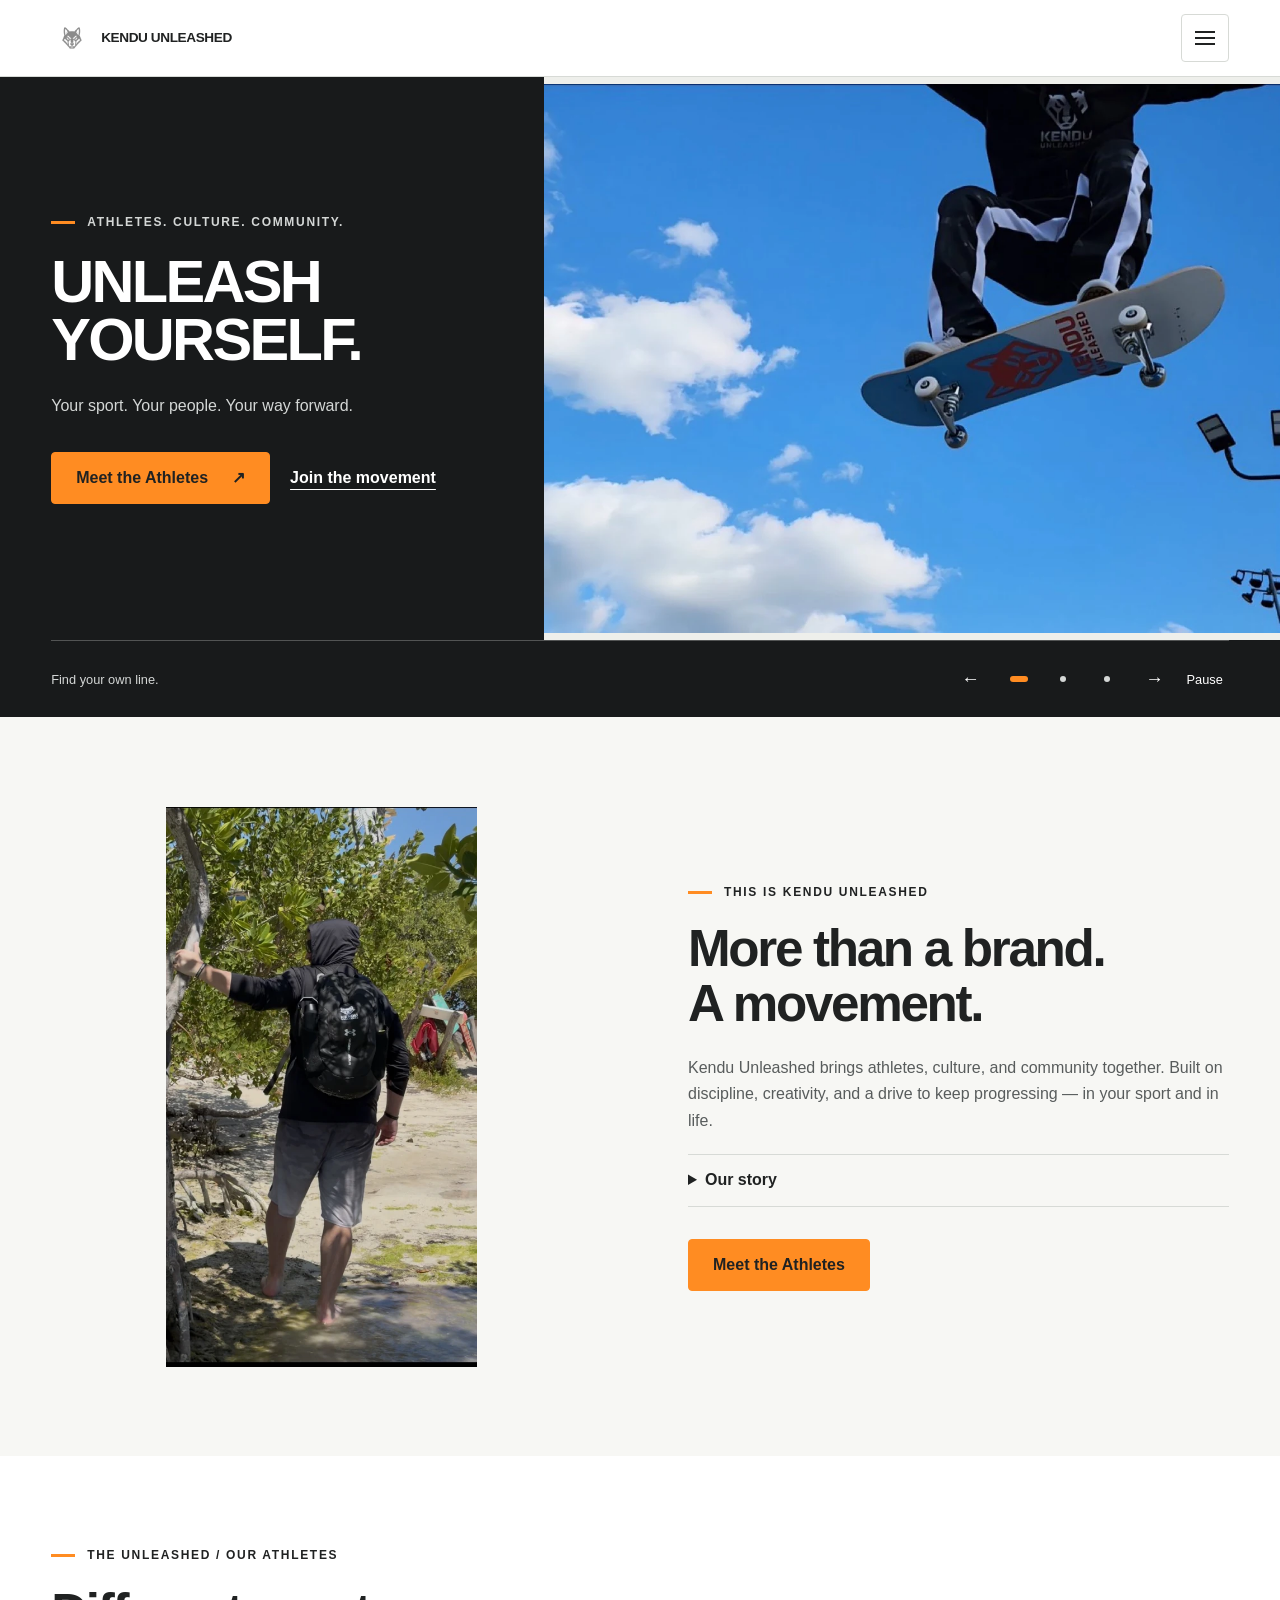
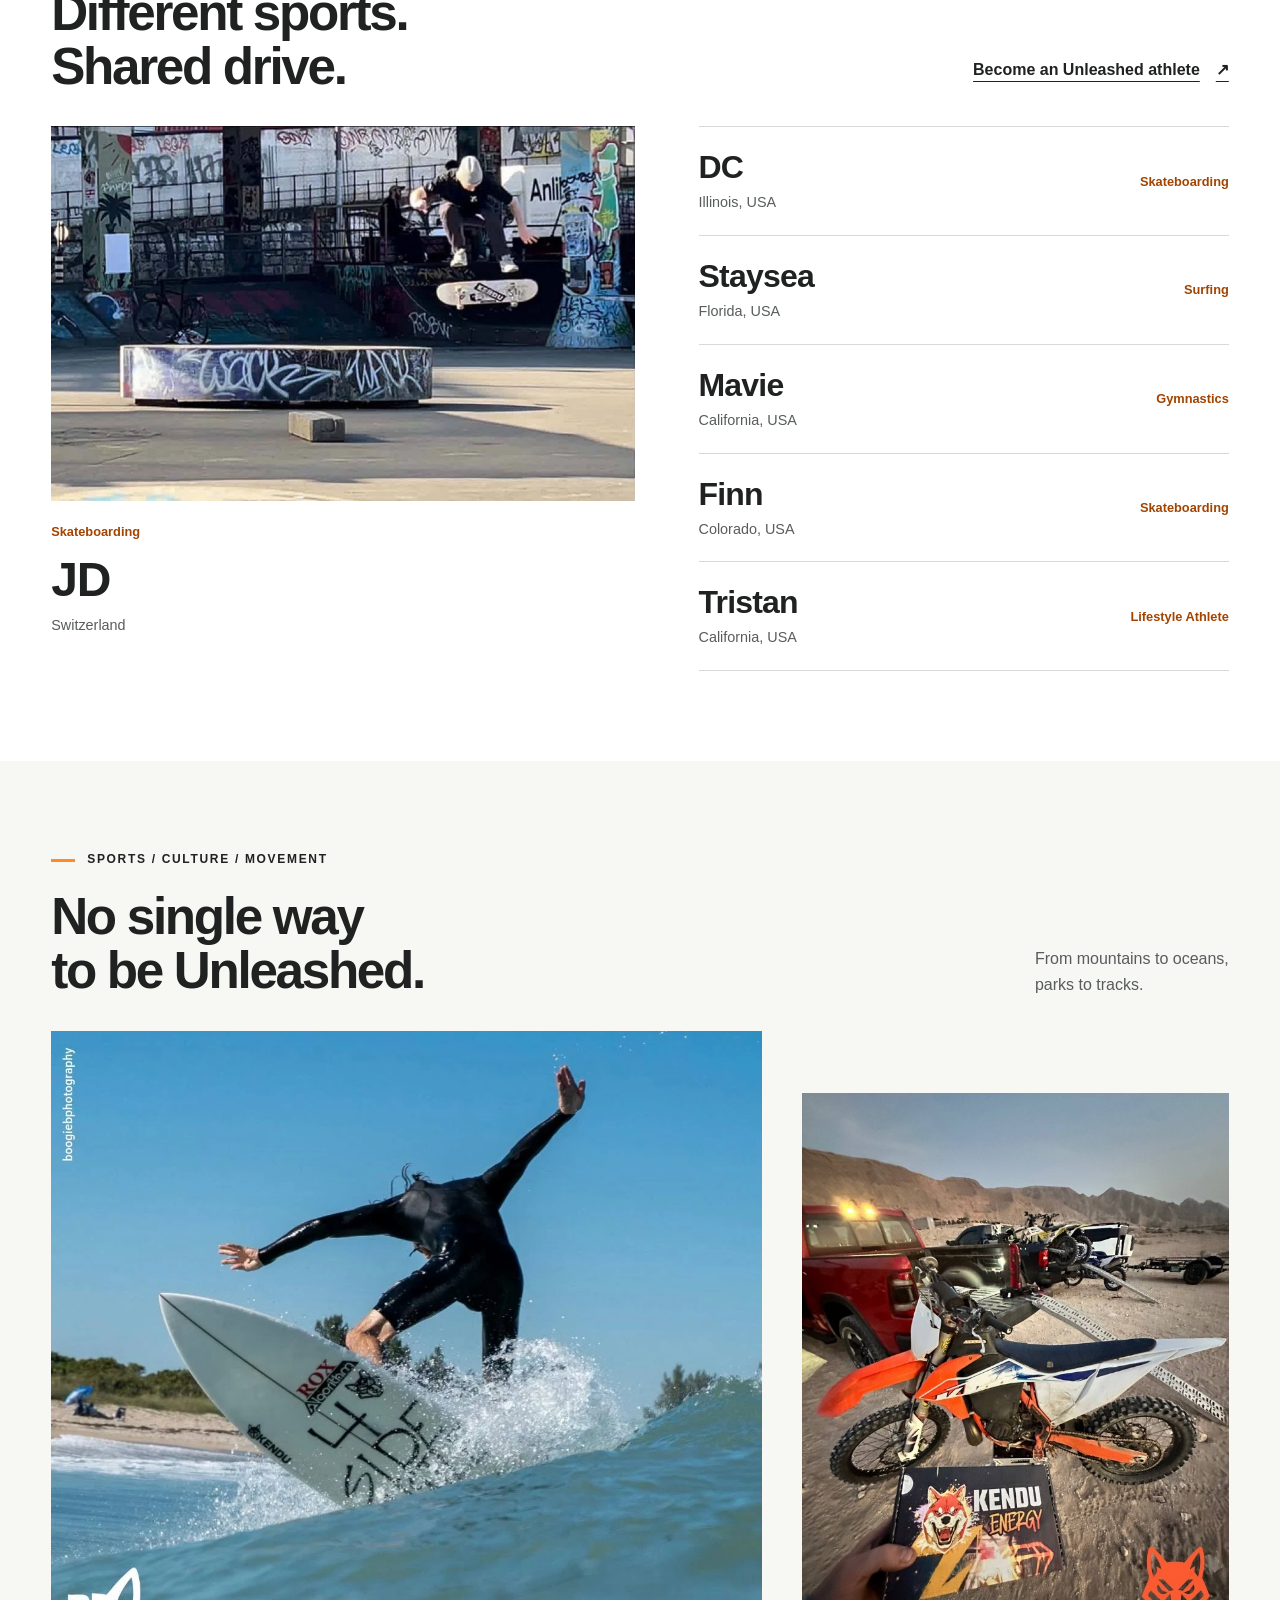
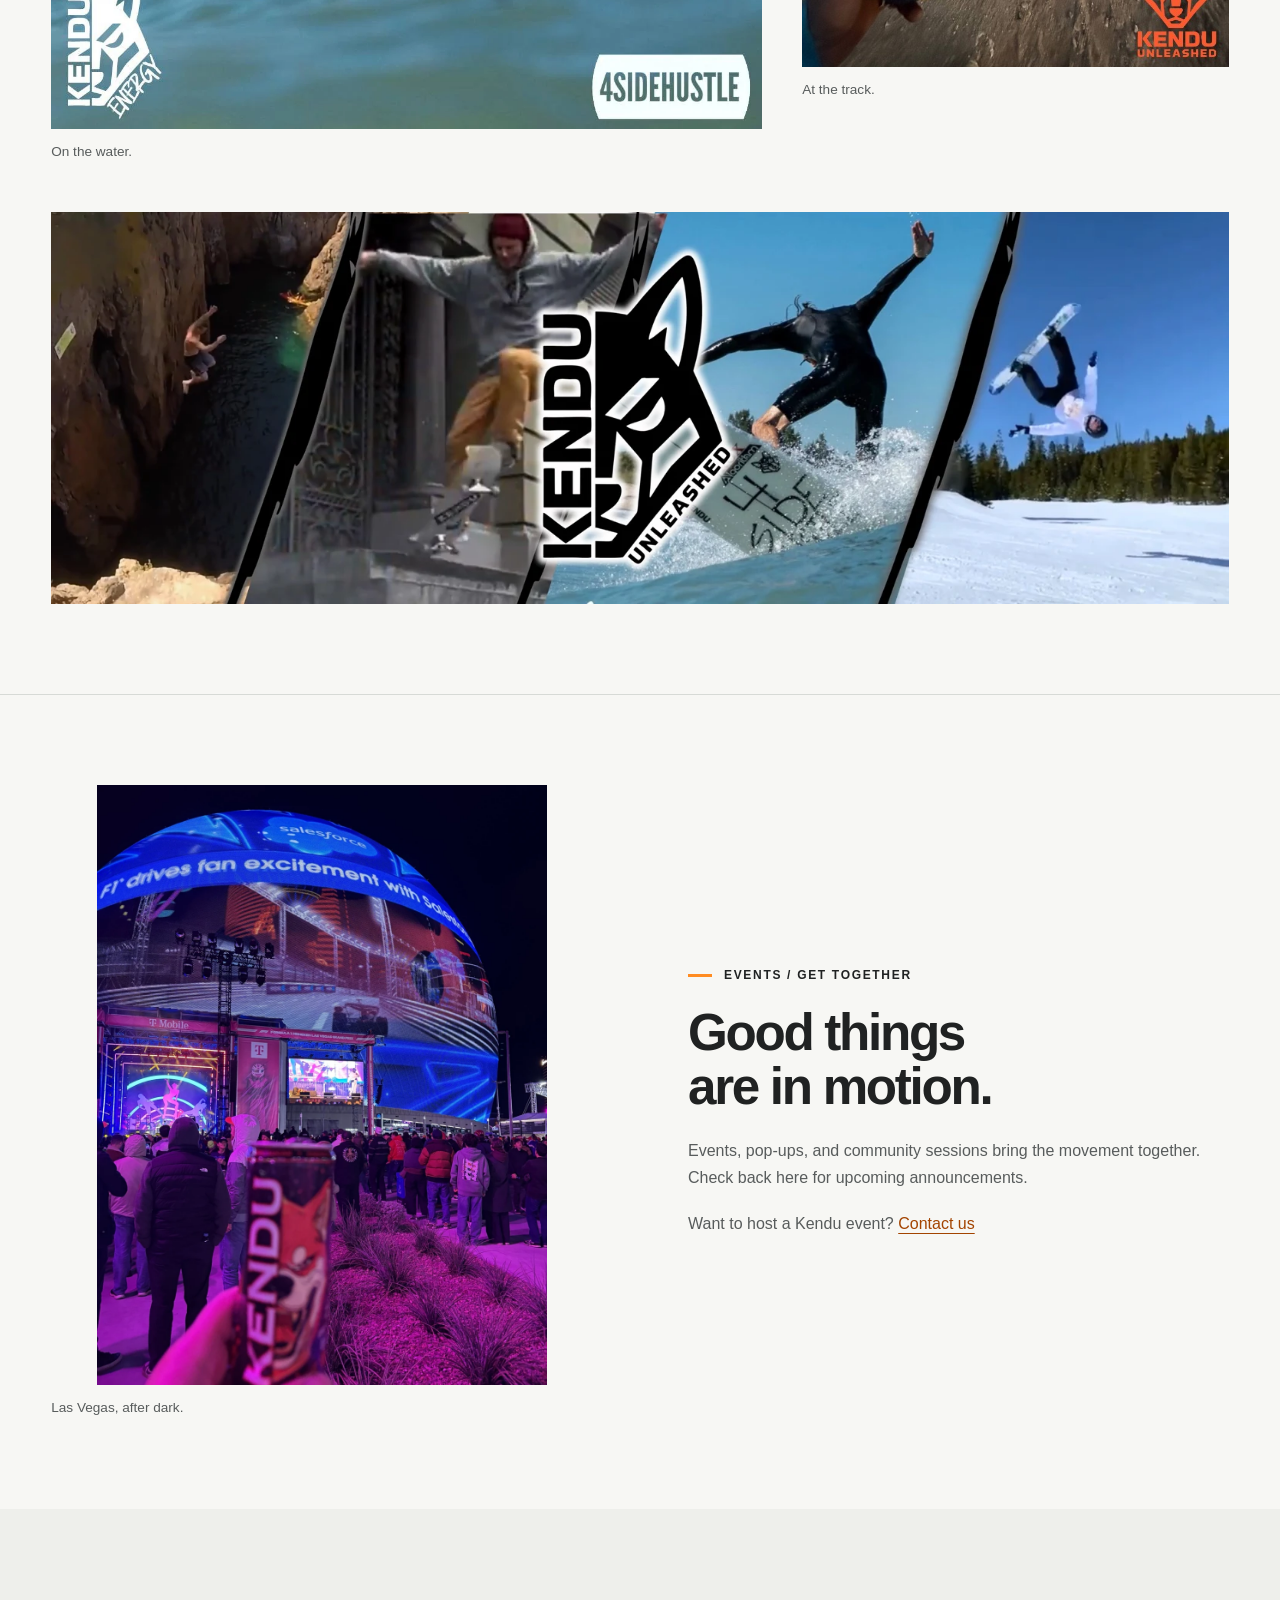
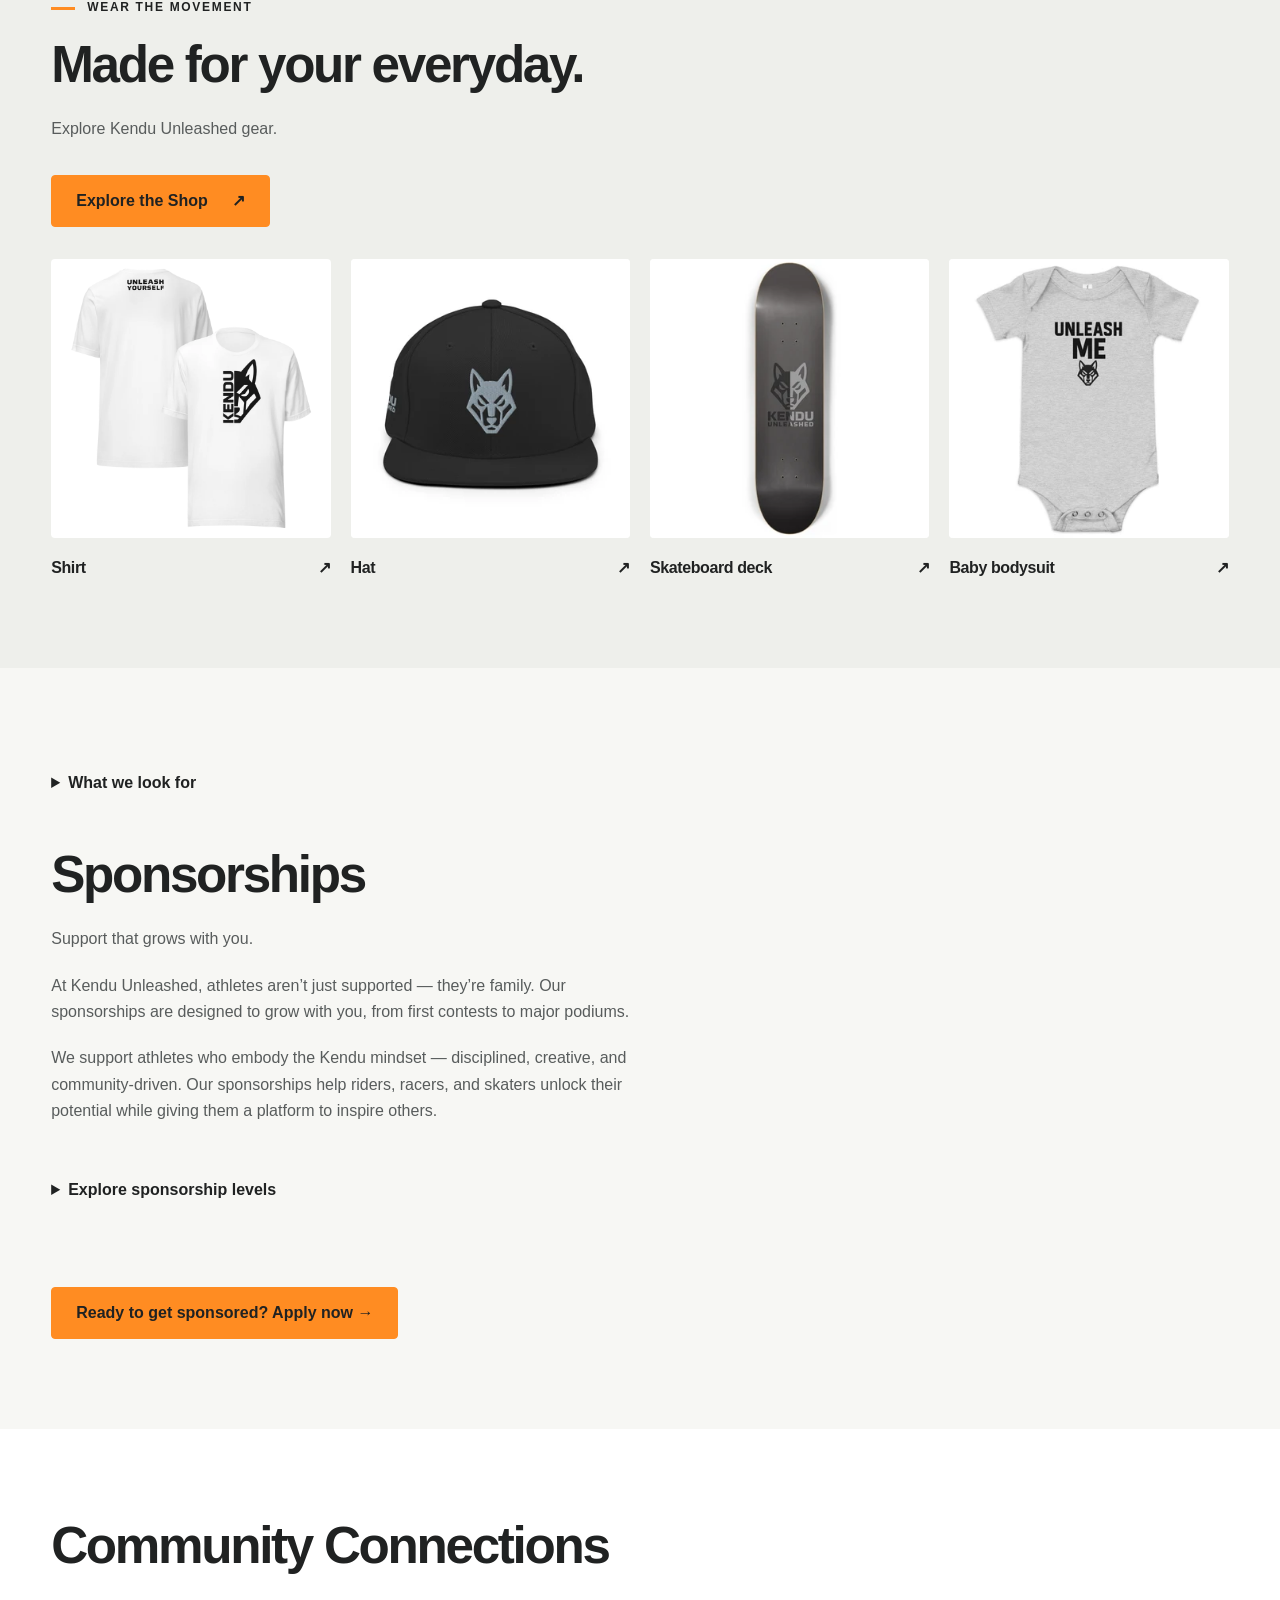
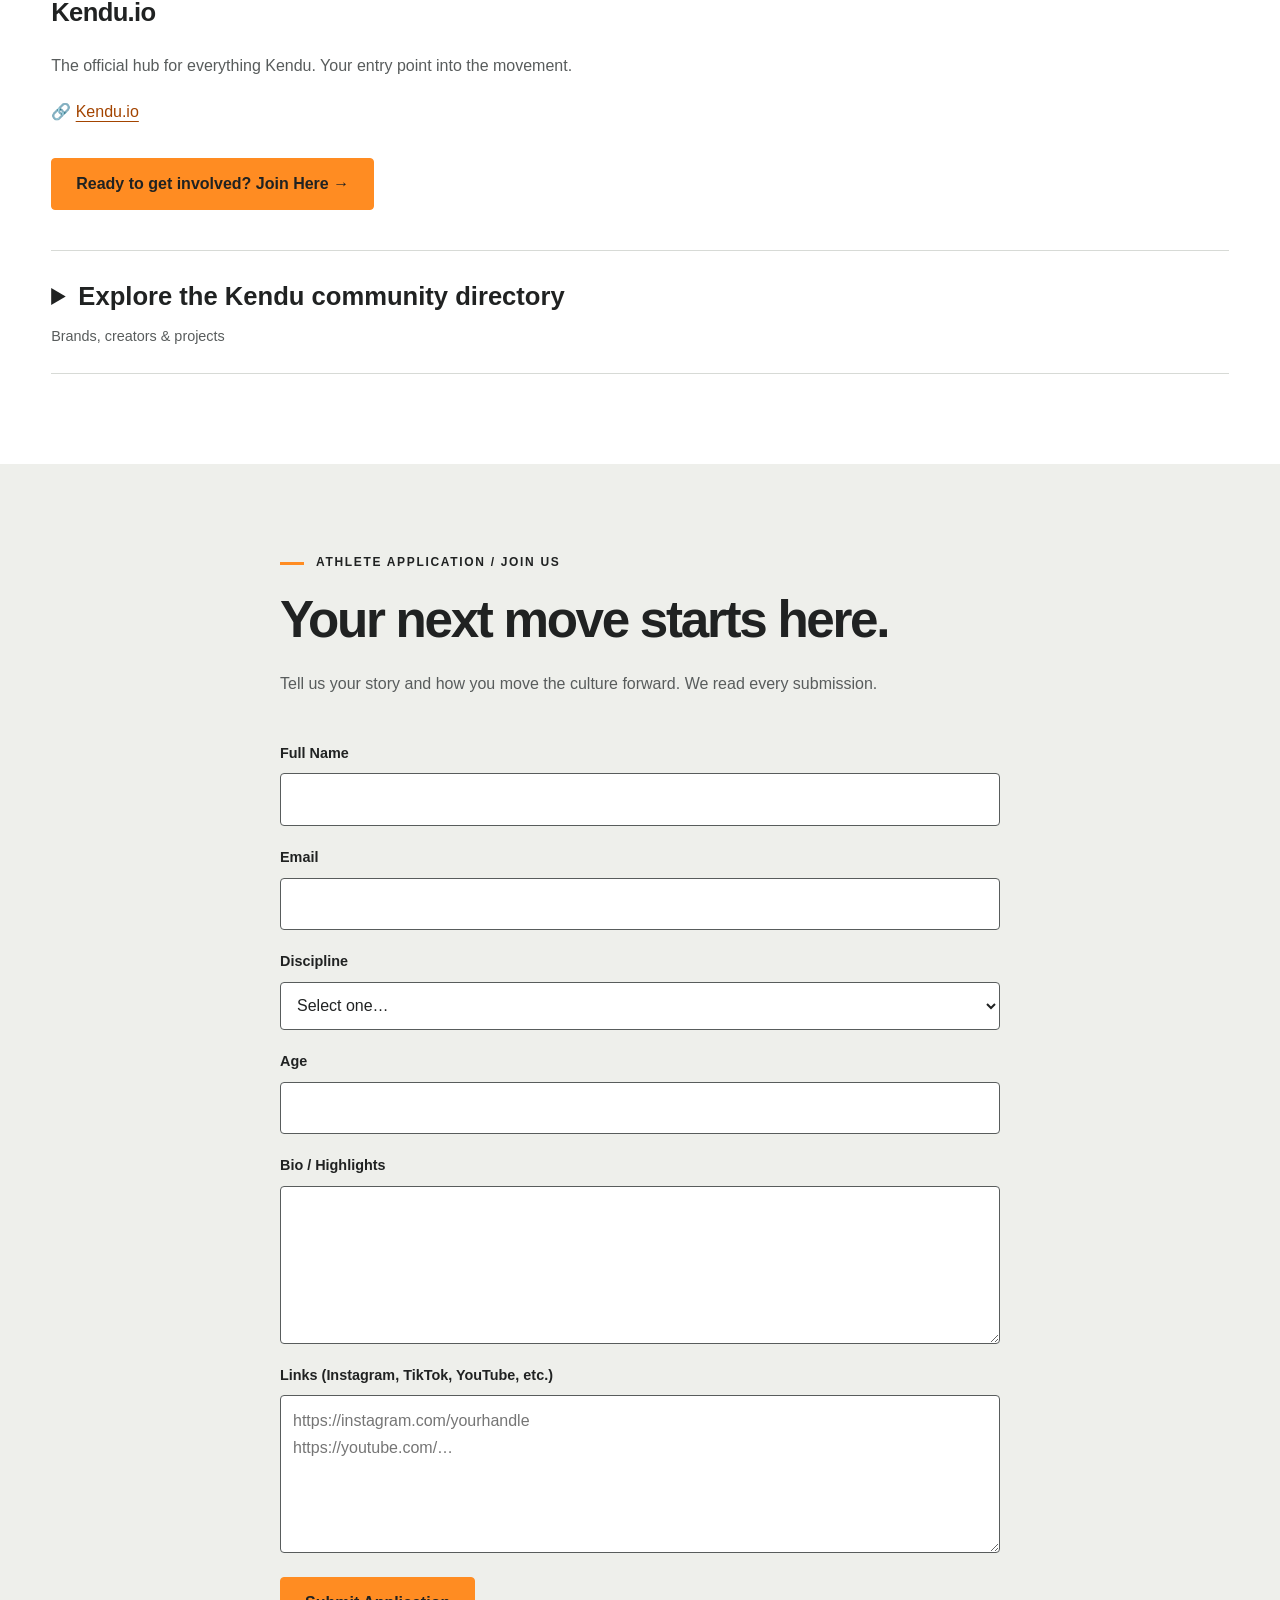
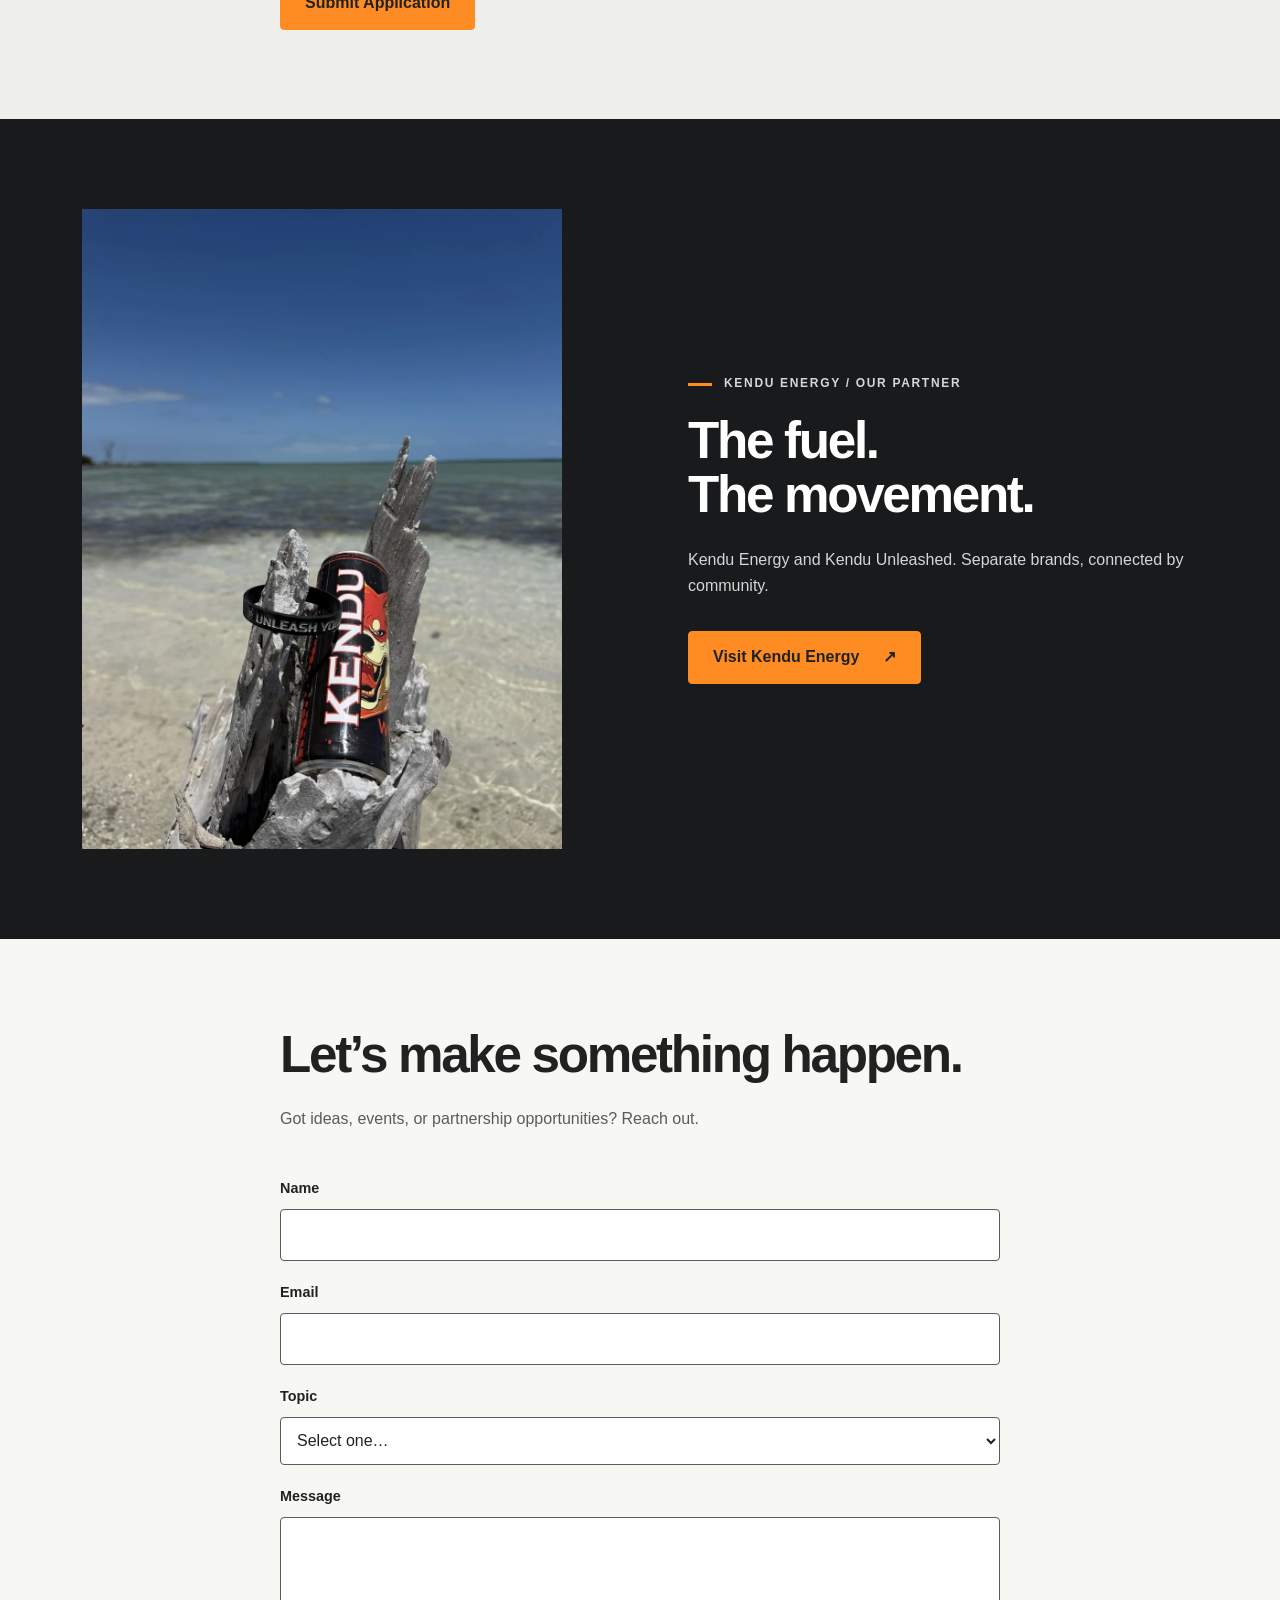
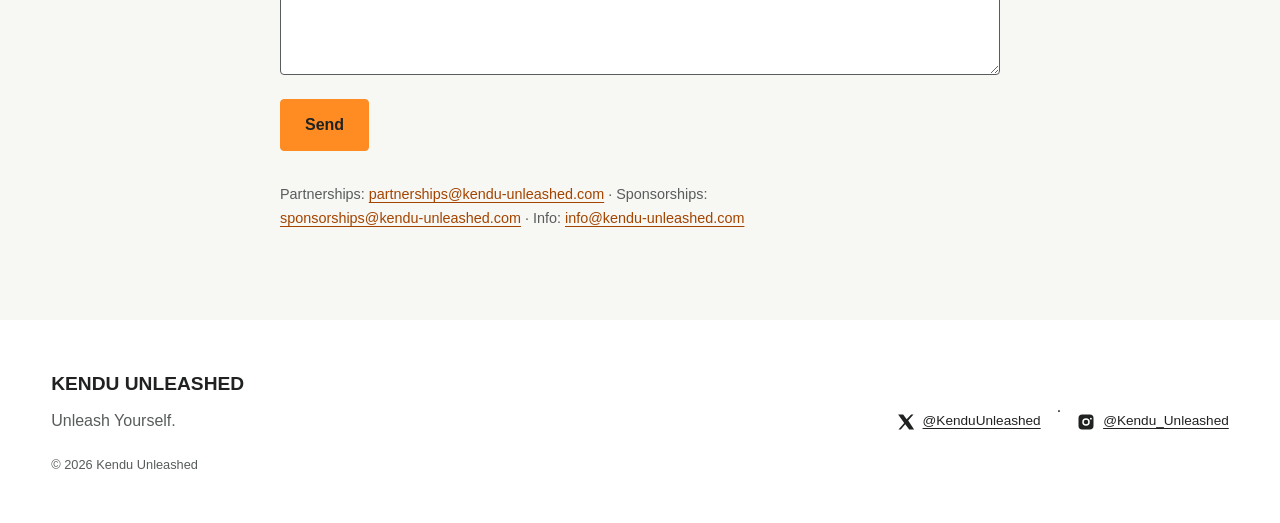
==== commit a594ea34: "Complete Unleash Yourself imagery, approved roster and current merchandise" ====
--- a/index.html
+++ b/index.html
@@ -3,7 +3,7 @@
 <html lang="en">
   <head>
     <meta charset="utf-8" />
-    <title>Kendu Unleashed</title>
+    <title>Kendu Unleashed | Unleash Yourself</title>
     <link href="/styles.css" rel="stylesheet" />
     <link href="/assets/favicons/favicon.ico?v=4" rel="shortcut icon" />
     <link
@@ -35,23 +35,29 @@
       sizes="512x512"
       type="image/png"
     />
-    <meta content="Kendu Unleashed" property="og:title" />
+    <meta content="Kendu Unleashed | Unleash Yourself" property="og:title" />
     <meta
-      content="Join the movement. Athletes, events, merch, and community—one place."
+      content="Unleash Yourself. Meet the Kendu Unleashed athletes and explore sports, culture, community, and the gear that goes with you."
       property="og:description"
     />
     <meta
-      content="https://kendu-unleashed.com/assets/images/surf-action.jpg"
+      content="https://kendu-unleashed.com/assets/hero/skate-sky.webp"
       property="og:image"
     />
     <meta content="https://kendu-unleashed.com/" property="og:url" />
     <meta content="width=device-width, initial-scale=1" name="viewport" />
     <meta content="#f7f7f4" name="theme-color" />
     <meta
-      content="Kendu Unleashed supports athletes, culture, and community. Explore the movement, discover sponsorship opportunities, and join the First Wave."
+      content="Unleash Yourself. Meet the Kendu Unleashed athletes and explore sports, culture, community, and the gear that goes with you."
       name="description"
     />
     <script defer="" src="/scripts.js"></script>
+    <meta
+      content="Skateboarder airborne against a blue sky with a Kendu Unleashed deck"
+      property="og:image:alt"
+    />
+    <meta content="website" property="og:type" />
+    <meta content="summary_large_image" name="twitter:card" />
   </head>
   <body>
     <a class="skip-link" href="#main-content">Skip to content</a>
@@ -94,7 +100,7 @@
     </nav>
     <main id="main-content">
       <!-- ========================================
-     HOME
+     HOME / HERO
 ======================================== -->
       <section
         aria-label="Featured Kendu photography"
@@ -104,72 +110,71 @@
         id="home"
       >
         <div class="hero-slides">
-          <!-- HERO SLIDE: duplicate one figure to add a slide; controls update automatically. -->
           <figure
             aria-label="1 of 3"
             aria-roledescription="slide"
-            class="hero-slide is-active"
-            data-caption="From oceans to open roads"
+            class="hero-slide hero-slide--skate-sky is-active"
+            data-caption="Find your own line."
             role="group"
           >
             <img
-              alt="Surfer carving across a blue wave"
+              alt="Skateboarder airborne against a blue sky with a Kendu Unleashed deck"
+              class=""
               fetchpriority="high"
-              height="758"
-              src="/assets/images/surf-action.jpg"
-              width="1206"
+              height="860"
+              src="/assets/hero/skate-sky.webp"
+              width="1154"
             />
           </figure>
           <figure
             aria-label="2 of 3"
             aria-roledescription="slide"
-            class="hero-slide"
-            data-caption="Celebrate the moments that matter"
+            class="hero-slide hero-slide--skate-ramp"
+            data-caption="Show up. Go all in."
             hidden=""
             role="group"
           >
             <img
-              alt="Surfer riding a barrel beneath a sunlit sky"
-              height="761"
+              alt="Skateboarder in a yellow shirt above a ramp and an Unleash Yourself banner"
+              class=""
+              decoding="async"
+              height="728"
               loading="lazy"
-              src="/assets/images/surf-barrel.jpg"
-              width="1205"
+              src="/assets/hero/skate-ramp.webp"
+              width="521"
             />
           </figure>
           <figure
             aria-label="3 of 3"
             aria-roledescription="slide"
-            class="hero-slide"
-            data-caption="Catch the First Wave"
+            class="hero-slide hero-slide--dog-watching-surf"
+            data-caption="Make room for the everyday."
             hidden=""
             role="group"
           >
             <img
-              alt="Surfer on an ocean wave with the First Wave emblem"
-              height="675"
+              alt="Dog on the beach watching a surfer, with Kendu community artwork"
+              class=""
+              decoding="async"
+              height="942"
               loading="lazy"
-              src="/assets/images/surf-dog1.jpg"
+              src="/assets/hero/dog-watching-surf.webp"
               width="1200"
             />
           </figure>
         </div>
         <div class="hero-content container">
           <p class="eyebrow">Athletes. Culture. Community.</p>
-          <h1 id="home-title">Welcome to<br />the First Wave.</h1>
-          <p class="hero-intro">
-            From mountains to oceans, parks to tracks.<br />This is Kendu
-            Unleashed.
-          </p>
+          <h1 id="home-title">UNLEASH<br /><span>YOURSELF.</span></h1>
+          <p class="hero-intro">Your sport. Your people. Your way forward.</p>
           <div class="cta-row">
-            <a class="btn" href="#community"
-              >Join the Community <span aria-hidden="true">↗</span></a
-            ><a class="text-link" href="#athletes"
-              >Explore the movement <span aria-hidden="true">↓</span></a
-            >
+            <a class="btn" href="#athletes"
+              >Meet the Athletes <span aria-hidden="true">↗</span></a
+            ><a class="text-link" href="#application">Join the movement</a>
           </div>
         </div>
         <div class="hero-bar container">
-          <p class="hero-caption">From oceans to open roads</p>
+          <p class="hero-caption">Find your own line.</p>
           <div class="carousel-controls" hidden="">
             <button
               aria-label="Previous slide"
@@ -206,24 +211,21 @@
       >
         <div class="section-inner container">
           <img
-            alt="A cliff diver above the ocean"
+            alt="Person walking toward the beach with a Kendu Unleashed backpack"
             class="feature-image"
             decoding="async"
-            height="449"
+            height="1000"
             loading="lazy"
-            src="/assets/images/cliff-dive.jpg"
-            width="448"
+            src="/assets/stories/beach-walk.webp"
+            width="556"
           />
           <div class="section-copy">
             <p class="eyebrow">This is Kendu Unleashed</p>
             <h2 id="about-title">More than a brand. A movement.</h2>
             <p>
-              At Kendu Unleashed, we believe greatness lives in every rider,
-              skater, racer, and athlete who dares to push past limits. More
-              than just a brand, Kendu Unleashed is a movement built on
-              discipline, creativity, and community — a call to unleash your
-              full potential on the board, on the track, in the park, and in
-              life.
+              Kendu Unleashed brings athletes, culture, and community together.
+              Built on discipline, creativity, and a drive to keep progressing —
+              in your sport and in life.
             </p>
             <details class="brand-story">
               <summary>Our story</summary>
@@ -232,11 +234,9 @@
                 generation of skaters, riders, racers, and shredders.
               </p>
               <p>
-                Born from the world of action sports, Kendu Unleashed represents
-                those who refuse to settle. From the First Wave of supporters to
-                the generations that follow, our mission is simple: fuel
-                athletes, empower communities, and create a culture that
-                inspires progression at every level.
+                Born from action sports, Kendu Unleashed represents those who
+                refuse to settle. Our mission is simple: support athletes,
+                empower communities, and inspire progression at every level.
               </p>
               <p>
                 We’re here for the athletes grinding in the park or shredding
@@ -263,62 +263,137 @@
         id="athletes"
       >
         <div class="section-inner container">
-          <img
-            alt="Dirt bike and Kendu gear at the track"
-            class="feature-image"
-            decoding="async"
-            height="870"
-            loading="lazy"
-            src="/assets/images/dirtbike.jpg"
-            width="647"
-          />
-          <div class="section-copy">
-            <p class="eyebrow">Athletes / The Unleashed</p>
-            <h2 id="athletes-title">The next wave starts with you.</h2>
-            <p>
-              We’re building the Kendu Unleashed roster — a collective of
-              skaters, riders, racers, and creators who live to push past limits
-              and inspire their communities.
-            </p>
-            <p>
-              If you’ve got the passion, discipline, and creativity to represent
-              The Unleashed, we want to hear from you.
-            </p>
-            <p><strong>What we look for:</strong></p>
-            <ul class="sponsor-list">
-              <li>Dedication on and off the board, track, or park</li>
-              <li>Community-driven mindset</li>
-              <li>Progression, creativity, and resilience</li>
-              <li>A willingness to rep the Kendu movement with pride</li>
-            </ul>
-            <p>
-              Think you’ve got what it takes?<br />Apply below to be considered
-              for sponsorships and athlete features.
-            </p>
-            <div class="cta-row">
-              <a class="btn" href="#application">Apply Now</a>
+          <div class="section-heading">
+            <div>
+              <p class="eyebrow">The Unleashed / Our athletes</p>
+              <h2 id="athletes-title">Different sports.<br />Shared drive.</h2>
             </div>
-          </div>
-          <div aria-label="Athlete profiles" class="athlete-grid"></div>
-          <!-- ATHLETE TEMPLATE: copy the article into .athlete-grid only after replacing every placeholder with approved information. -->
-          <template id="athlete-template"
-            ><article class="athlete-card">
+            <a class="text-link" href="#application"
+              >Become an Unleashed athlete <span aria-hidden="true">↗</span></a
+            >
+          </div>
+          <div class="athlete-roster">
+            <article class="athlete-card athlete-card--featured">
               <img
-                alt="REPLACE: athlete action description"
+                alt="JD skateboarding at a graffiti-covered skatepark"
+                class="athlete-photo"
                 decoding="async"
-                height="758"
+                height="740"
                 loading="lazy"
-                src="/assets/images/surf-action.jpg"
-                width="1206"
+                src="/assets/athletes/jd-skatepark.webp"
+                width="1152"
               />
               <div class="athlete-copy">
-                <p class="eyebrow">REPLACE: Sport · Location</p>
-                <h3>REPLACE: Athlete name</h3>
-                <p>REPLACE: Approved short bio.</p>
-                <!-- Optional: add a real profile link here when a profile exists. -->
+                <p class="athlete-sport">Skateboarding</p>
+                <h3>JD</h3>
+                <p class="athlete-location">Switzerland</p>
               </div>
-            </article></template
-          >
+            </article>
+            <div class="athlete-list">
+              <!-- ATHLETE CARD: duplicate one article and change only approved public details. Add a confirmed photo with class="athlete-photo" if available. -->
+              <article class="athlete-card">
+                <div class="athlete-copy">
+                  <div>
+                    <h3>DC</h3>
+                    <p class="athlete-location">Illinois, USA</p>
+                  </div>
+                  <p class="athlete-sport">Skateboarding</p>
+                </div>
+              </article>
+              <article class="athlete-card">
+                <div class="athlete-copy">
+                  <div>
+                    <h3>Staysea</h3>
+                    <p class="athlete-location">Florida, USA</p>
+                  </div>
+                  <p class="athlete-sport">Surfing</p>
+                </div>
+              </article>
+              <article class="athlete-card">
+                <div class="athlete-copy">
+                  <div>
+                    <h3>Mavie</h3>
+                    <p class="athlete-location">California, USA</p>
+                  </div>
+                  <p class="athlete-sport">Gymnastics</p>
+                </div>
+              </article>
+              <article class="athlete-card">
+                <div class="athlete-copy">
+                  <div>
+                    <h3>Finn</h3>
+                    <p class="athlete-location">Colorado, USA</p>
+                  </div>
+                  <p class="athlete-sport">Skateboarding</p>
+                </div>
+              </article>
+              <article class="athlete-card">
+                <div class="athlete-copy">
+                  <div>
+                    <h3>Tristan</h3>
+                    <p class="athlete-location">California, USA</p>
+                  </div>
+                  <p class="athlete-sport">Lifestyle Athlete</p>
+                </div>
+              </article>
+            </div>
+          </div>
+        </div>
+      </section>
+      <!-- ========================================
+     CULTURE / IN MOTION
+======================================== -->
+      <section
+        aria-labelledby="culture-title"
+        class="section culture-section"
+        id="culture"
+      >
+        <div class="container">
+          <div class="section-heading">
+            <div>
+              <p class="eyebrow">Sports / Culture / Movement</p>
+              <h2 id="culture-title">No single way<br />to be Unleashed.</h2>
+            </div>
+            <p>From mountains to oceans,<br />parks to tracks.</p>
+          </div>
+          <div class="culture-grid">
+            <figure>
+              <img
+                alt="Surfer turning above a wave on a branded board; original photographer and 4SIDEHUSTLE credits remain visible"
+                class="culture-photo"
+                decoding="async"
+                height="1150"
+                loading="lazy"
+                src="/assets/stories/surf-action.webp"
+                width="1170"
+              />
+              <figcaption>On the water.</figcaption>
+            </figure>
+            <figure>
+              <img
+                alt="Dirt bike and Kendu gear at the track"
+                class="culture-photo"
+                decoding="async"
+                height="870"
+                loading="lazy"
+                src="/assets/images/dirtbike.jpg"
+                width="647"
+              />
+              <figcaption>At the track.</figcaption>
+            </figure>
+          </div>
+          <figure class="brand-panorama">
+            <img
+              alt="Kendu Unleashed graphic featuring cliff jumping, skateboarding, watersports, and snow sports"
+              class=""
+              decoding="async"
+              height="512"
+              loading="lazy"
+              src="/assets/branding/multi-sport-banner.webp"
+              width="1536"
+            />
+          </figure>
+          <!-- FUTURE VIDEO: insert an approved Kendu Unleashed in Motion reel here; see the editing guide. -->
         </div>
       </section>
       <!-- ========================================
@@ -330,22 +405,24 @@
         id="events"
       >
         <div class="section-inner container">
-          <img
-            alt="A surfer riding inside a wave"
-            class="feature-image"
-            decoding="async"
-            height="761"
-            loading="lazy"
-            src="/assets/images/surf-barrel.jpg"
-            width="1205"
-          />
+          <figure class="event-photo">
+            <img
+              alt="Kendu Energy can photographed against the Sphere and nighttime event lights in Las Vegas"
+              class="feature-image"
+              decoding="async"
+              height="1400"
+              loading="lazy"
+              src="/assets/events/las-vegas-night.webp"
+              width="1050"
+            />
+            <figcaption>Las Vegas, after dark.</figcaption>
+          </figure>
           <div class="section-copy">
             <p class="eyebrow">Events / Get together</p>
             <h2 id="events-title">Good things are in motion.</h2>
             <p>
-              Stay tuned — upcoming events, pop-ups, and community sessions are
-              on the way. First Wave supporters will get exclusive access and
-              early invites.
+              Events, pop-ups, and community sessions bring the movement
+              together. Check back here for upcoming announcements.
             </p>
             <p>Want to host a Kendu event? <a href="#contact">Contact us</a></p>
           </div>
@@ -361,17 +438,18 @@
       >
         <div class="section-inner container">
           <div class="section-copy">
-            <h2 id="merch-title">Merch</h2>
+            <p class="eyebrow">Wear the movement</p>
+            <h2 id="merch-title">Made for your everyday.</h2>
+            <p>Explore Kendu Unleashed gear.</p>
             <div class="cta-row">
               <a
                 class="btn"
                 href="https://shop.kendu-unleashed.com"
                 rel="noopener"
                 target="_blank"
-                >Catch the First Wave</a
+                >Explore the Shop <span aria-hidden="true">↗</span></a
               >
             </div>
-            <p><strong>It only comes once</strong></p>
           </div>
           <div class="product-grid">
             <a
@@ -379,55 +457,78 @@
               href="https://shop.kendu-unleashed.com"
               rel="noopener"
               target="_blank"
-            >
-              <div class="product-media">
+              ><div class="product-media">
                 <img
-                  alt="Kendu Unleashed First Wave Hoodie"
+                  alt="White Kendu Unleashed shirt showing the front and back"
+                  class=""
                   decoding="async"
-                  height="800"
+                  height="832"
                   loading="lazy"
-                  src="/assets/merch/hoodie.png"
-                  width="800"
+                  src="/assets/merch/unleash-shirt.webp"
+                  width="832"
                 />
               </div>
-              <h3 class="product-name">Hoodie</h3>
-            </a>
-            <a
+              <h3 class="product-name">
+                Shirt<span aria-hidden="true">↗</span>
+              </h3></a
+            ><a
               class="product-card"
               href="https://shop.kendu-unleashed.com"
               rel="noopener"
               target="_blank"
-            >
-              <div class="product-media">
+              ><div class="product-media">
                 <img
-                  alt="Kendu Unleashed First Wave Snapback Hat"
+                  alt="Black hat with a Kendu logo"
+                  class=""
                   decoding="async"
-                  height="800"
+                  height="352"
                   loading="lazy"
-                  src="/assets/merch/snapback.png"
-                  width="800"
+                  src="/assets/merch/logo-hat.webp"
+                  width="352"
                 />
               </div>
-              <h3 class="product-name">Snapback</h3>
-            </a>
-            <a
+              <h3 class="product-name">
+                Hat<span aria-hidden="true">↗</span>
+              </h3></a
+            ><a
               class="product-card"
               href="https://shop.kendu-unleashed.com"
               rel="noopener"
               target="_blank"
-            >
-              <div class="product-media">
+              ><div class="product-media">
                 <img
-                  alt="Kendu Unleashed First Wave VIP Patch"
+                  alt="Black Kendu Unleashed skateboard deck"
+                  class=""
                   decoding="async"
-                  height="800"
+                  height="352"
                   loading="lazy"
-                  src="/assets/merch/patch.png"
-                  width="800"
+                  src="/assets/merch/logo-skateboard-deck.webp"
+                  width="352"
                 />
               </div>
-              <h3 class="product-name">Patch</h3>
-            </a>
+              <h3 class="product-name">
+                Skateboard deck<span aria-hidden="true">↗</span>
+              </h3></a
+            ><a
+              class="product-card"
+              href="https://shop.kendu-unleashed.com"
+              rel="noopener"
+              target="_blank"
+              ><div class="product-media">
+                <img
+                  alt="Gray baby bodysuit with Unleash Me lettering"
+                  class=""
+                  decoding="async"
+                  height="352"
+                  loading="lazy"
+                  src="/assets/merch/baby-bodysuit.webp"
+                  width="352"
+                />
+              </div>
+              <h3 class="product-name">
+                Baby bodysuit<span aria-hidden="true">↗</span>
+              </h3></a
+            >
           </div>
         </div>
       </section>
@@ -440,9 +541,20 @@
         id="sponsorships"
       >
         <div class="section-inner container">
+          <details class="sponsorship-details">
+            <summary>What we look for</summary>
+            <p>
+              Passion, discipline, creativity, and a community-driven mindset.
+            </p>
+            <ul class="sponsor-list">
+              <li>Dedication in your sport and beyond</li>
+              <li>Progression, creativity, and resilience</li>
+              <li>A willingness to represent the Kendu movement with pride</li>
+            </ul>
+          </details>
           <div class="section-copy">
             <h2 id="sponsorships-title">Sponsorships</h2>
-            <p><strong>🏆 Athlete Sponsorship Tiers</strong></p>
+            <p>Support that grows with you.</p>
             <p>
               At Kendu Unleashed, athletes aren’t just supported — they’re
               family. Our sponsorships are designed to grow with you, from first
@@ -455,64 +567,71 @@
               platform to inspire others.
             </p>
           </div>
-          <div class="tiers-grid">
-            <div class="section-copy tier bronze">
-              <h3 class="tier-title">Bronze – Flow Support</h3>
-              <p>
-                <em
-                  >For up-and-coming athletes proving themselves in the
-                  scene.</em
-                >
-              </p>
-              <ul class="sponsor-list">
-                <li>Starter Gear Pack (1 t-shirt + 1 hat + 1 sticker pack)</li>
-                <li>Shoutouts &amp; reposts on Kendu social media</li>
-                <li>Name listed on the Kendu Community page</li>
-                <li>Access to exclusive First Wave community events</li>
-              </ul>
+          <details class="sponsorship-program">
+            <summary>Explore sponsorship levels</summary>
+            <div class="tiers-grid">
+              <div class="section-copy tier bronze">
+                <h3 class="tier-title">Bronze – Flow Support</h3>
+                <p>
+                  <em
+                    >For up-and-coming athletes proving themselves in the
+                    scene.</em
+                  >
+                </p>
+                <ul class="sponsor-list">
+                  <li>
+                    Starter Gear Pack (1 t-shirt + 1 hat + 1 sticker pack)
+                  </li>
+                  <li>Shoutouts &amp; reposts on Kendu social media</li>
+                  <li>Name listed on the Kendu Community page</li>
+                  <li>Access to exclusive Kendu community events</li>
+                </ul>
+              </div>
+              <div class="section-copy tier silver">
+                <h3 class="tier-title">Silver – Community Athlete</h3>
+                <p>
+                  <em
+                    >For athletes actively competing and representing in their
+                    local scene.</em
+                  >
+                </p>
+                <ul class="sponsor-list">
+                  <li>All Bronze benefits</li>
+                  <li>
+                    Quarterly Merch Allowance (choice of 2–3 apparel items per
+                    season)
+                  </li>
+                  <li>Social media collabs + feature post on Kendu channels</li>
+                  <li>Discounts on additional Kendu gear</li>
+                  <li>Priority consideration for Gold level</li>
+                </ul>
+              </div>
+              <div class="section-copy tier gold">
+                <h3 class="tier-title">Gold – Sponsored Athlete</h3>
+                <p>
+                  <em
+                    >For established athletes making podiums and leading their
+                    community.</em
+                  >
+                </p>
+                <ul class="sponsor-list">
+                  <li>All Silver benefits</li>
+                  <li>
+                    Full Merch Support (event gear, hoodie, multiple tees, hat,
+                    and accessories)
+                  </li>
+                  <li>
+                    Dedicated highlight post + athlete feature on Kendu channels
+                  </li>
+                  <li>Partial event registration support (case by case)</li>
+                  <li>
+                    Early access to new product drops &amp; prototype gear
+                  </li>
+                  <li>Athlete profile spotlighted on Kendu site</li>
+                </ul>
+              </div>
             </div>
-            <div class="section-copy tier silver">
-              <h3 class="tier-title">Silver – Community Athlete</h3>
-              <p>
-                <em
-                  >For athletes actively competing and representing in their
-                  local scene.</em
-                >
-              </p>
-              <ul class="sponsor-list">
-                <li>All Bronze benefits</li>
-                <li>
-                  Quarterly Merch Allowance (choice of 2–3 apparel items per
-                  season)
-                </li>
-                <li>Social media collabs + feature post on Kendu channels</li>
-                <li>Discounts on additional Kendu gear</li>
-                <li>Priority consideration for Gold level</li>
-              </ul>
-            </div>
-            <div class="section-copy tier gold">
-              <h3 class="tier-title">Gold – Sponsored Athlete</h3>
-              <p>
-                <em
-                  >For established athletes making podiums and leading their
-                  community.</em
-                >
-              </p>
-              <ul class="sponsor-list">
-                <li>All Silver benefits</li>
-                <li>
-                  Full Merch Support (event gear, hoodie, multiple tees, hat,
-                  and accessories)
-                </li>
-                <li>
-                  Dedicated highlight post + athlete feature on Kendu channels
-                </li>
-                <li>Partial event registration support (case by case)</li>
-                <li>Early access to new product drops &amp; prototype gear</li>
-                <li>Athlete profile spotlighted on Kendu site</li>
-              </ul>
-            </div>
-          </div>
+          </details>
           <div class="cta-row">
             <a class="btn" href="#application"
               >Ready to get sponsored? Apply now →</a
@@ -993,95 +1112,6 @@
         </div>
       </section>
       <!-- ========================================
-     CONTACT
-======================================== -->
-      <section
-        aria-labelledby="contact-title"
-        class="section contact-section"
-        id="contact"
-      >
-        <div class="section-inner container">
-          <img
-            alt="A longboard rider on a tree-lined road"
-            class="feature-image"
-            decoding="async"
-            height="673"
-            loading="lazy"
-            src="/assets/images/longboard.jpg"
-            width="555"
-          />
-          <div class="section-copy">
-            <h2 id="contact-title">Contact</h2>
-            <p>Got ideas, events, or partnership opportunities? Reach out.</p>
-            <form
-              action="/thank-you.html"
-              class="netlify-form"
-              data-netlify="true"
-              method="POST"
-              name="contact"
-              netlify-honeypot="bot-field"
-            >
-              <input name="form-name" type="hidden" value="contact" />
-              <p hidden="">
-                <label for="contact-bot-field"
-                  >Don’t fill this out:
-                  <input id="contact-bot-field" name="bot-field"
-                /></label>
-              </p>
-              <label for="contact-name">Name</label>
-              <input
-                autocomplete="name"
-                id="contact-name"
-                name="name"
-                required=""
-                type="text"
-              />
-              <label for="contact-email">Email</label>
-              <input
-                autocomplete="email"
-                id="contact-email"
-                name="email"
-                required=""
-                type="email"
-              />
-              <label for="contact-topic">Topic</label>
-              <select id="contact-topic" name="topic" required="">
-                <option value="">Select one…</option>
-                <option>General</option>
-                <option>Partnerships</option>
-                <option>Sponsorships</option>
-                <option>Events</option>
-              </select>
-              <label for="contact-message">Message</label>
-              <textarea
-                id="contact-message"
-                name="message"
-                required=""
-                rows="5"
-              ></textarea>
-              <div class="cta-row">
-                <button class="btn" type="submit">Send</button>
-              </div>
-              <p aria-live="polite" class="form-status" role="status"></p>
-            </form>
-            <p class="contact-addresses">
-              Partnerships:
-              <a href="mailto:partnerships@kendu-unleashed.com"
-                >partnerships@kendu-unleashed.com</a
-              >
-              · Sponsorships:
-              <a href="mailto:sponsorships@kendu-unleashed.com"
-                >sponsorships@kendu-unleashed.com</a
-              >
-              · Info:
-              <a href="mailto:info@kendu-unleashed.com"
-                >info@kendu-unleashed.com</a
-              >
-            </p>
-          </div>
-        </div>
-      </section>
-      <!-- ========================================
      APPLICATION
 ======================================== -->
       <section
@@ -1091,7 +1121,8 @@
       >
         <div class="section-inner container">
           <div class="section-copy">
-            <h2 id="application-title">Athlete Application</h2>
+            <p class="eyebrow">Athlete application / Join us</p>
+            <h2 id="application-title">Your next move starts here.</h2>
             <p>
               Tell us your story and how you move the culture forward. We read
               every submission.
@@ -1180,7 +1211,7 @@
         </div>
       </section>
       <!-- ========================================
-     ENERGY
+     KENDU ENERGY
 ======================================== -->
       <section
         aria-labelledby="energy-title"
@@ -1190,20 +1221,21 @@
         <div class="container section-inner">
           <div class="energy-media">
             <img
-              alt="Kendu Energy cans and product packs"
+              alt="Kendu Energy can and Unleash wristband on driftwood beside the ocean"
+              class=""
               decoding="async"
-              height="844"
+              height="1400"
               loading="lazy"
-              src="/assets/community-logos/kendu-energy.avif"
-              width="1125"
+              src="/assets/energy/driftwood-wristband.webp"
+              width="1050"
             />
           </div>
           <div class="section-copy">
-            <p class="eyebrow">Our energy partner</p>
-            <h2 id="energy-title">Unleashed movement.<br />Kendu Energy.</h2>
+            <p class="eyebrow">Kendu Energy / Our partner</p>
+            <h2 id="energy-title">The fuel.<br />The movement.</h2>
             <p>
-              Kendu Unleashed brings athletes, culture, and community together.
-              Kendu Energy is our product and energy partner.
+              Kendu Energy and Kendu Unleashed. Separate brands, connected by
+              community.
             </p>
             <div class="cta-row">
               <a
@@ -1211,9 +1243,89 @@
                 href="https://kenduenergy.com/products/energy-drinks-usa-can-aus"
                 rel="noopener"
                 target="_blank"
-                >Explore Kendu Energy <span aria-hidden="true">↗</span></a
+                >Visit Kendu Energy <span aria-hidden="true">↗</span></a
               >
             </div>
+          </div>
+        </div>
+      </section>
+      <!-- ========================================
+     CONTACT
+======================================== -->
+      <section
+        aria-labelledby="contact-title"
+        class="section contact-section"
+        id="contact"
+      >
+        <div class="section-inner container">
+          <div class="section-copy">
+            <h2 id="contact-title">Let’s make something happen.</h2>
+            <p>Got ideas, events, or partnership opportunities? Reach out.</p>
+            <form
+              action="/thank-you.html"
+              class="netlify-form"
+              data-netlify="true"
+              method="POST"
+              name="contact"
+              netlify-honeypot="bot-field"
+            >
+              <input name="form-name" type="hidden" value="contact" />
+              <p hidden="">
+                <label for="contact-bot-field"
+                  >Don’t fill this out:
+                  <input id="contact-bot-field" name="bot-field"
+                /></label>
+              </p>
+              <label for="contact-name">Name</label>
+              <input
+                autocomplete="name"
+                id="contact-name"
+                name="name"
+                required=""
+                type="text"
+              />
+              <label for="contact-email">Email</label>
+              <input
+                autocomplete="email"
+                id="contact-email"
+                name="email"
+                required=""
+                type="email"
+              />
+              <label for="contact-topic">Topic</label>
+              <select id="contact-topic" name="topic" required="">
+                <option value="">Select one…</option>
+                <option>General</option>
+                <option>Partnerships</option>
+                <option>Sponsorships</option>
+                <option>Events</option>
+              </select>
+              <label for="contact-message">Message</label>
+              <textarea
+                id="contact-message"
+                name="message"
+                required=""
+                rows="5"
+              ></textarea>
+              <div class="cta-row">
+                <button class="btn" type="submit">Send</button>
+              </div>
+              <p aria-live="polite" class="form-status" role="status"></p>
+            </form>
+            <p class="contact-addresses">
+              Partnerships:
+              <a href="mailto:partnerships@kendu-unleashed.com"
+                >partnerships@kendu-unleashed.com</a
+              >
+              · Sponsorships:
+              <a href="mailto:sponsorships@kendu-unleashed.com"
+                >sponsorships@kendu-unleashed.com</a
+              >
+              · Info:
+              <a href="mailto:info@kendu-unleashed.com"
+                >info@kendu-unleashed.com</a
+              >
+            </p>
           </div>
         </div>
       </section>
@@ -1240,7 +1352,7 @@
       <div class="footerwrap container">
         <div>
           <strong>KENDU UNLEASHED</strong>
-          <p>Athletes. Culture. Community.</p>
+          <p>Unleash Yourself.</p>
           <p class="copyright">
             © <span id="copyright-year">2026</span> Kendu Unleashed
           </p>
--- a/styles.css
+++ b/styles.css
@@ -372,7 +372,8 @@
 }
 .hero-slides {
   position: relative;
-  aspect-ratio: 4 / 3;
+  height: clamp(290px, 78vw, 480px);
+  background: var(--surface-soft);
 }
 .hero-slide {
   position: absolute;
@@ -381,23 +382,27 @@
 .hero-slide img {
   width: 100%;
   height: 100%;
-  object-fit: cover;
-  object-position: center 42%;
+  object-fit: contain;
+  object-position: center;
 }
 .hero-content {
-  position: relative;
-  padding-top: var(--space-8);
-  padding-bottom: var(--space-8);
+  padding-block: var(--space-8);
 }
 .hero .eyebrow {
   color: var(--muted-dark);
 }
 .hero h1 {
   max-width: 12ch;
+  font-size: clamp(2.65rem, 7.5vw, 5.5rem);
+  line-height: 0.98;
+  letter-spacing: -0.045em;
+}
+.hero h1 span {
+  color: var(--on-dark);
 }
 .hero-intro {
   color: var(--muted-dark);
-  max-width: 40ch;
+  max-width: 34ch;
 }
 .hero-bar {
   display: flex;
@@ -423,7 +428,7 @@
   place-items: center;
   min-width: 44px;
   height: 44px;
-  border: none;
+  border: 0;
   color: var(--on-dark);
   background: transparent;
   font-size: 1.15rem;
@@ -435,8 +440,7 @@
   display: flex;
 }
 .carousel-dots button {
-  min-width: 36px;
-  width: 36px;
+  width: 44px;
 }
 .carousel-dots button::after {
   content: "";
@@ -452,13 +456,17 @@
 }
 .carousel-controls .carousel-pause {
   font-size: 0.8rem;
-  min-width: 52px;
+  min-width: 44px;
 }
 /* ========================================
    ABOUT / BRAND
 ======================================== */
 .about-section .feature-image {
-  aspect-ratio: 1;
+  aspect-ratio: auto;
+  width: min(100%, 390px);
+  max-height: 560px;
+  object-fit: contain;
+  margin-inline: auto;
 }
 .brand-story {
   border-top: 1px solid var(--rule);
@@ -470,29 +478,108 @@
 .athletes-section {
   background: var(--surface);
 }
-.athletes-section .feature-image {
-  aspect-ratio: 4 / 5;
-  object-position: center;
-}
-.athlete-grid {
-  display: grid;
-  gap: var(--space-8);
-  grid-column: 1 / -1;
-}
-.athlete-grid:empty {
-  display: none;
+.section-heading {
+  display: flex;
+  align-items: end;
+  justify-content: space-between;
+  flex-wrap: wrap;
+  gap: var(--space-6);
+  margin-bottom: var(--space-8);
+}
+.section-heading h2 {
+  margin-bottom: 0;
+}
+.section-heading > p {
+  margin: 0;
+}
+.athletes-section .section-inner {
+  gap: 0;
+}
+.athlete-roster {
+  display: grid;
+  gap: var(--space-10);
+}
+.athlete-list {
+  display: grid;
+  align-content: start;
 }
 .athlete-card {
   min-width: 0;
 }
-.athlete-card > img {
-  width: 100%;
-  aspect-ratio: 4 / 3;
-  object-fit: cover;
+.athlete-photo {
+  width: 100%;
+  height: auto;
+  object-fit: contain;
 }
 .athlete-copy {
-  padding-block: var(--space-6);
-}
+  padding-block: var(--space-5);
+}
+.athlete-copy h3 {
+  font-size: 2rem;
+  margin-bottom: var(--space-1);
+}
+.athlete-location {
+  font-size: 0.9rem;
+  margin: 0;
+}
+.athlete-sport {
+  font-size: 0.8rem;
+  font-weight: 700;
+  color: var(--accent-link);
+  margin: 0 0 var(--space-2);
+}
+.athlete-card--featured .athlete-copy h3 {
+  font-size: 3rem;
+}
+.athlete-list .athlete-card {
+  border-top: 1px solid var(--rule);
+}
+.athlete-list .athlete-card:last-child {
+  border-bottom: 1px solid var(--rule);
+}
+.athlete-list .athlete-copy {
+  display: flex;
+  align-items: center;
+  justify-content: space-between;
+  gap: var(--space-4);
+}
+.athlete-list .athlete-sport {
+  text-align: right;
+  margin: 0;
+}
+.athlete-list .athlete-photo {
+  width: min(100%, 480px);
+  margin-top: var(--space-5);
+}
+/* ========================================
+   CULTURE / IN MOTION — full frames retain image credits
+======================================== */
+.culture-section {
+  background: var(--bg);
+}
+.culture-grid {
+  display: grid;
+  gap: var(--space-8);
+  align-items: center;
+}
+.culture-photo {
+  width: 100%;
+  height: auto;
+}
+.culture-grid figcaption,
+.event-photo figcaption {
+  font-size: 0.85rem;
+  color: var(--muted);
+  padding-top: var(--space-3);
+}
+.brand-panorama {
+  margin-top: var(--space-12);
+}
+.brand-panorama img {
+  width: 100%;
+  height: auto;
+}
+
 /* ========================================
    EVENTS
 ======================================== */
@@ -500,7 +587,9 @@
   border-top: 1px solid var(--rule);
 }
 .events-section .feature-image {
-  aspect-ratio: 3 / 2;
+  aspect-ratio: auto;
+  max-height: 600px;
+  object-fit: contain;
 }
 /* ========================================
    MERCH
@@ -513,7 +602,8 @@
 }
 .product-grid {
   display: grid;
-  gap: var(--space-6);
+  grid-template-columns: repeat(2, minmax(0, 1fr));
+  gap: var(--space-5);
 }
 .product-card {
   color: var(--text);
@@ -536,7 +626,14 @@
   transform: scale(1.025);
 }
 .product-name {
+  display: flex;
+  justify-content: space-between;
+  gap: var(--space-2);
+  font-size: 1rem;
   margin: 0;
+}
+.product-name span {
+  flex-shrink: 0;
 }
 /* ========================================
    SPONSORSHIPS
@@ -620,11 +717,9 @@
 /* ========================================
    CONTACT / APPLICATION / FORMS
 ======================================== */
-.contact-section .feature-image {
-  aspect-ratio: 4 / 5;
-}
-.contact-section .section-inner {
-  align-items: start;
+.contact-section .section-copy {
+  width: min(720px, 100%);
+  margin-inline: auto;
 }
 .netlify-form {
   display: grid;
@@ -690,13 +785,12 @@
   color: var(--muted-dark);
 }
 .energy-media {
-  padding: var(--space-5);
-  background: var(--surface);
   border-radius: var(--radius);
+  overflow: hidden;
 }
 .energy-media img {
   width: 100%;
-  aspect-ratio: 4 / 3;
+  max-height: 640px;
   object-fit: contain;
 }
 /* ========================================
@@ -760,73 +854,61 @@
    RESPONSIVE LAYOUTS — mobile styles above are the default
 ======================================== */
 @media (min-width: 600px) {
-  .product-grid,
-  .brand-grid,
-  .athlete-grid {
+  .brand-grid {
     grid-template-columns: repeat(2, minmax(0, 1fr));
   }
   .hero-bar {
     flex-wrap: nowrap;
   }
+  .culture-grid {
+    grid-template-columns: 1.25fr 0.75fr;
+    gap: var(--space-10);
+  }
 }
 @media (min-width: 900px) {
   .hero {
-    position: relative;
-    min-height: 680px;
-    display: flex;
-    flex-direction: column;
-    justify-content: flex-end;
+    display: grid;
+    grid-template-columns: 0.85fr 1.15fr;
   }
   .hero-slides {
-    position: absolute;
-    inset: 0;
-    aspect-ratio: auto;
-  }
-  .hero-slides::after {
-    content: "";
-    position: absolute;
-    inset: 0;
-    pointer-events: none;
-    background:
-      linear-gradient(90deg, rgb(0 0 0 / 65%), transparent 80%),
-      linear-gradient(0deg, rgb(0 0 0 / 70%), transparent 65%);
-  }
-  .hero-slide img {
-    object-position: center 40%;
+    grid-column: 2;
+    grid-row: 1;
+    height: clamp(500px, 44vw, 650px);
   }
   .hero-content {
-    padding-top: var(--space-24);
-    padding-bottom: var(--space-12);
+    grid-column: 1;
+    grid-row: 1;
+    align-self: center;
+    width: auto;
+    margin: 0;
+    padding: var(--space-12) var(--gutter);
+  }
+  .hero h1 {
+    font-size: clamp(2.7rem, 4.65vw, 5.5rem);
   }
   .hero-bar {
-    position: relative;
+    grid-column: 1 / -1;
   }
   .about-section .section-inner,
-  .athletes-section .section-inner,
   .events-section .section-inner,
-  .contact-section .section-inner,
   .energy-section .section-inner {
     grid-template-columns: 1fr 1fr;
     gap: var(--space-24);
   }
-  .athletes-section .feature-image {
-    grid-column: 2;
-    grid-row: 1;
-    max-height: 680px;
-  }
-  .athletes-section .section-copy {
-    grid-column: 1;
-    grid-row: 1;
-  }
-  .product-grid,
+  .athlete-roster {
+    grid-template-columns: 1.1fr 1fr;
+    gap: var(--space-16);
+    align-items: start;
+  }
   .tiers-grid,
-  .athlete-grid {
-    grid-template-columns: repeat(3, minmax(0, 1fr));
-  }
   .brand-grid {
     grid-template-columns: repeat(3, minmax(0, 1fr));
   }
-}
+  .product-grid {
+    grid-template-columns: repeat(4, minmax(0, 1fr));
+  }
+}
+
 @media (min-width: 1440px) {
   .js .navtoggle {
     display: none;
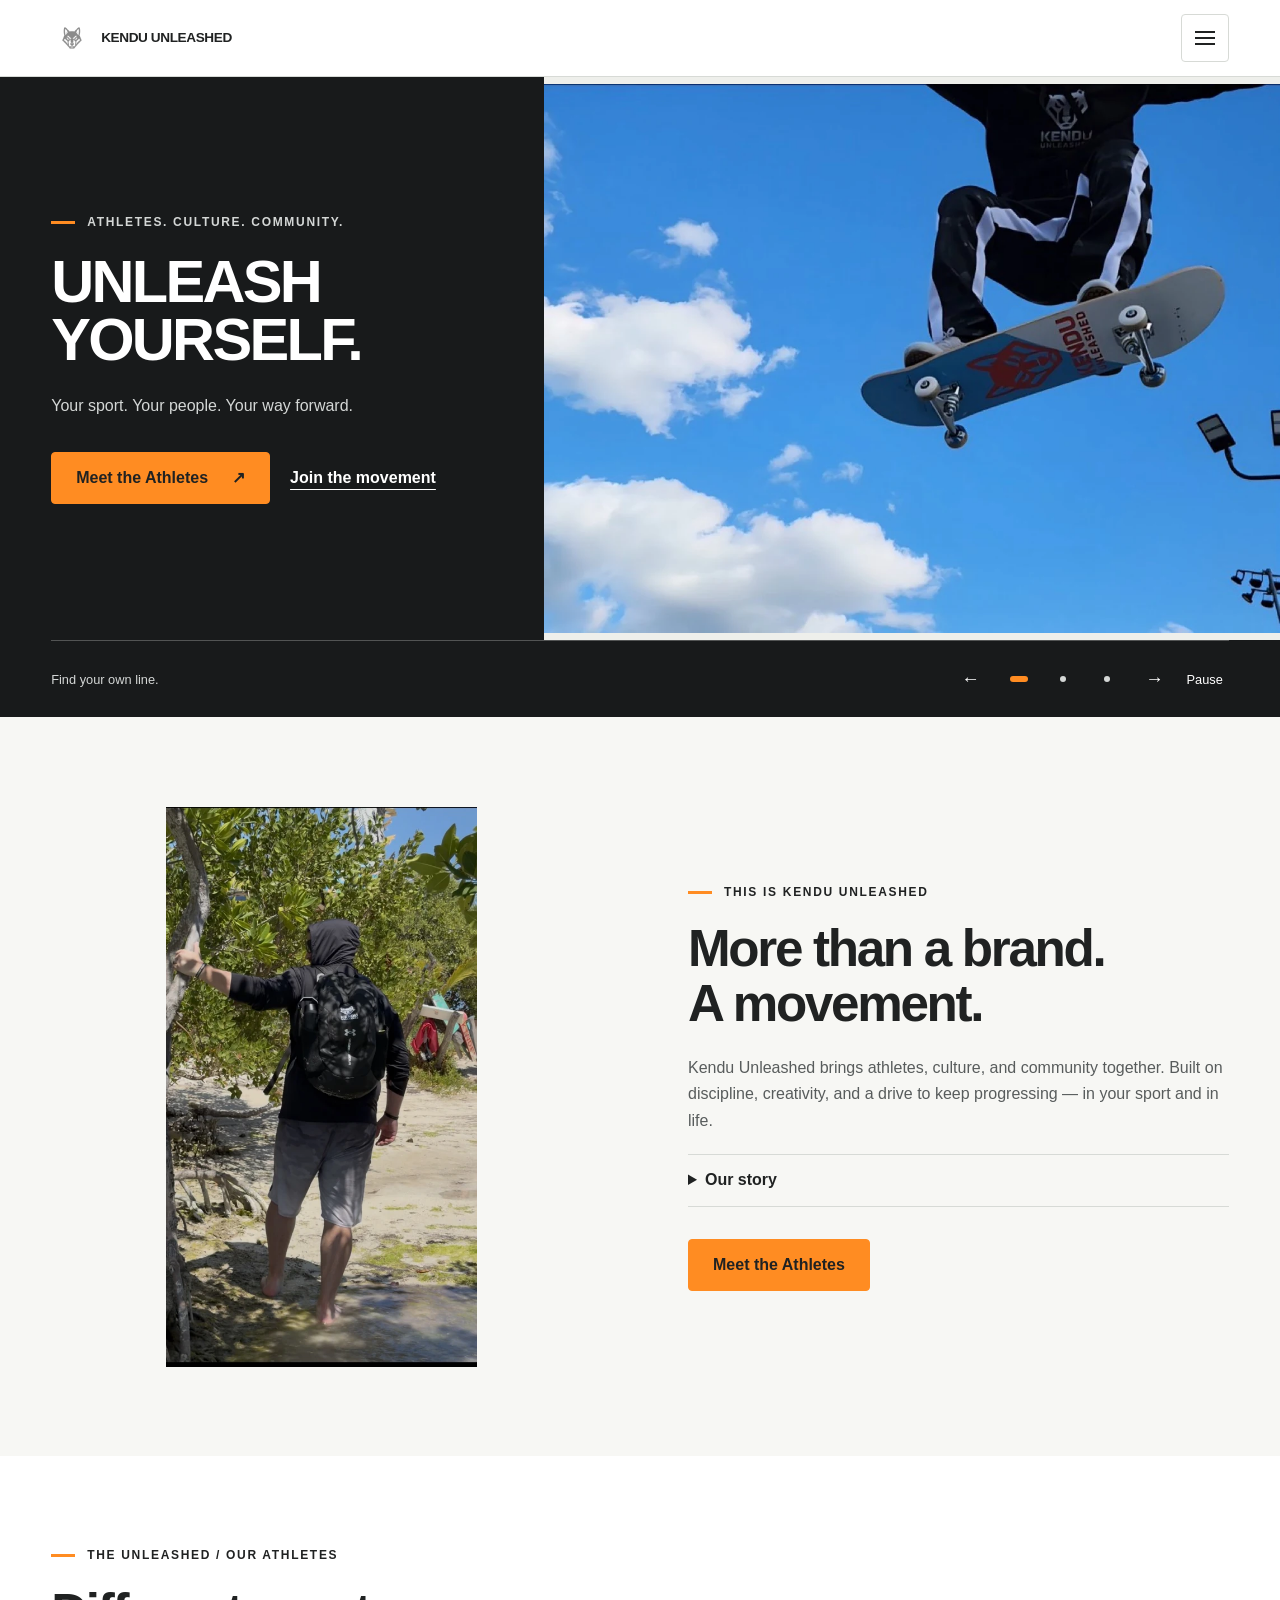
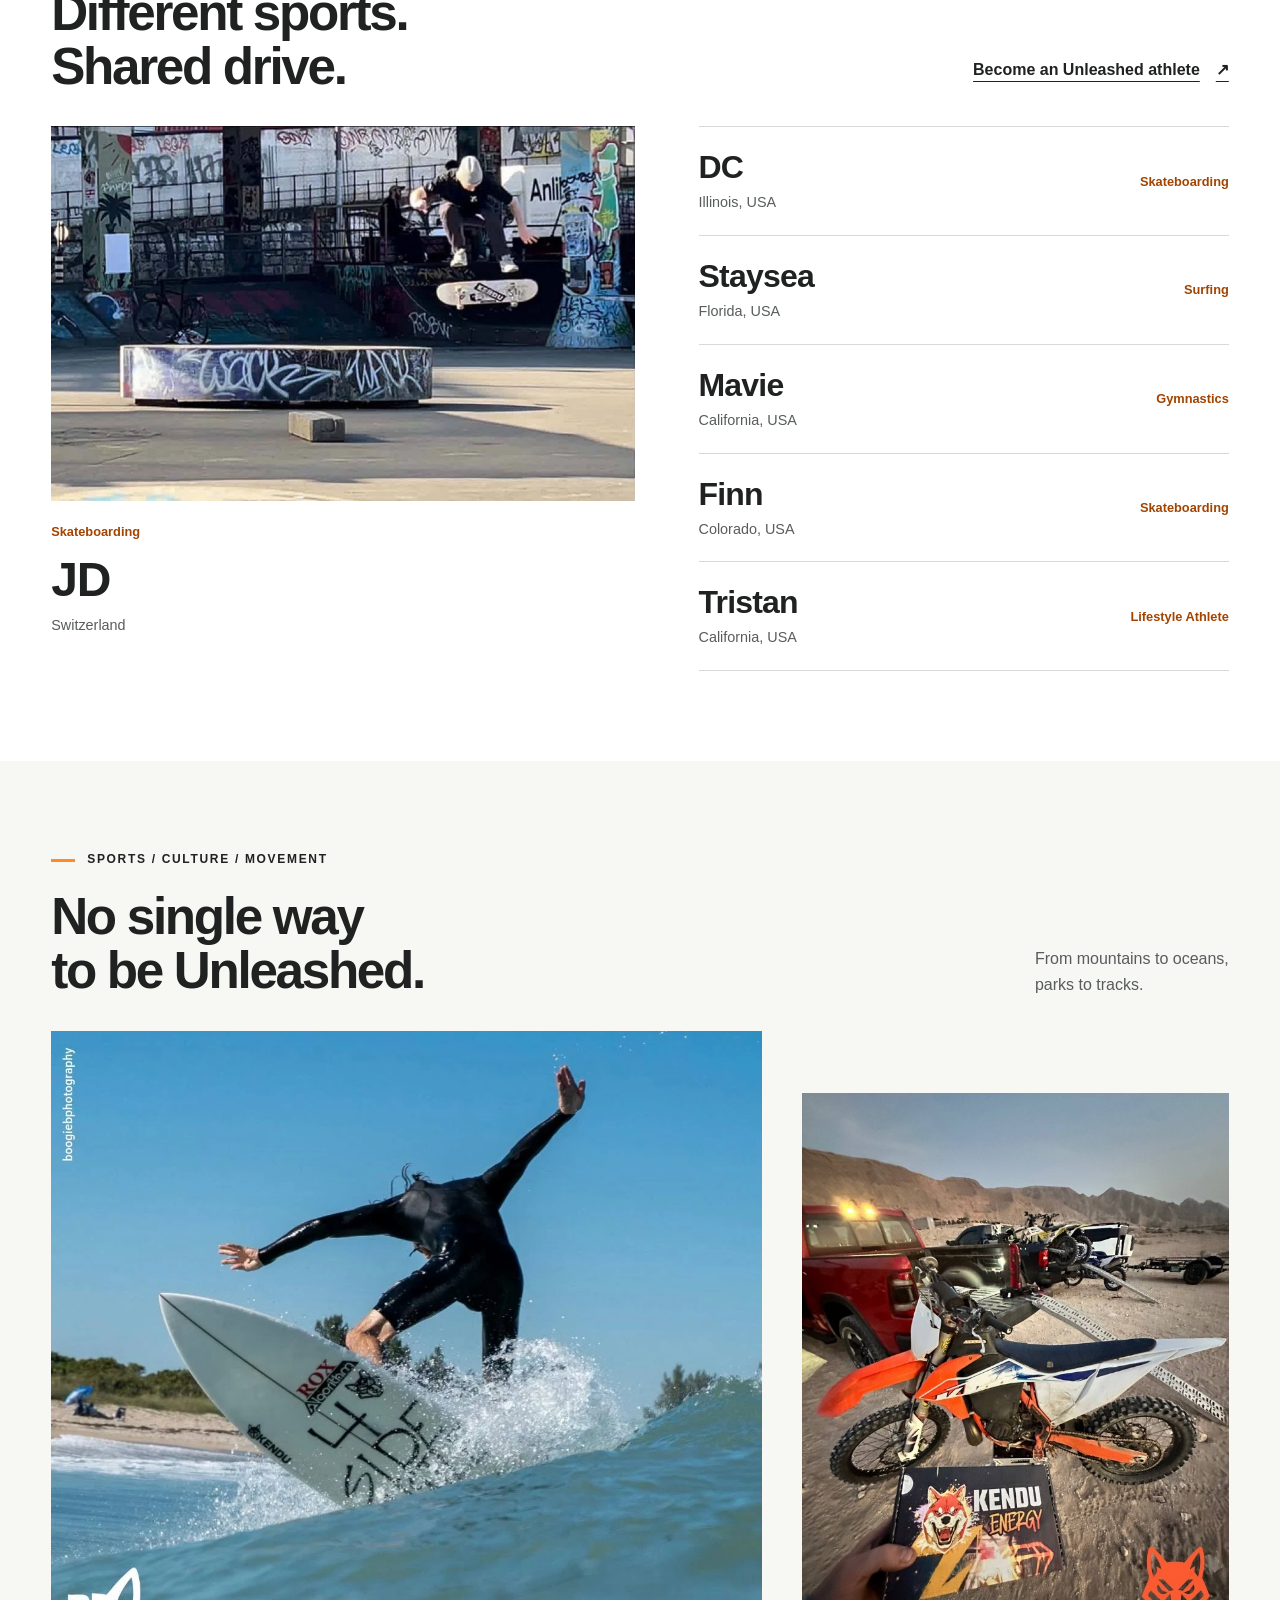
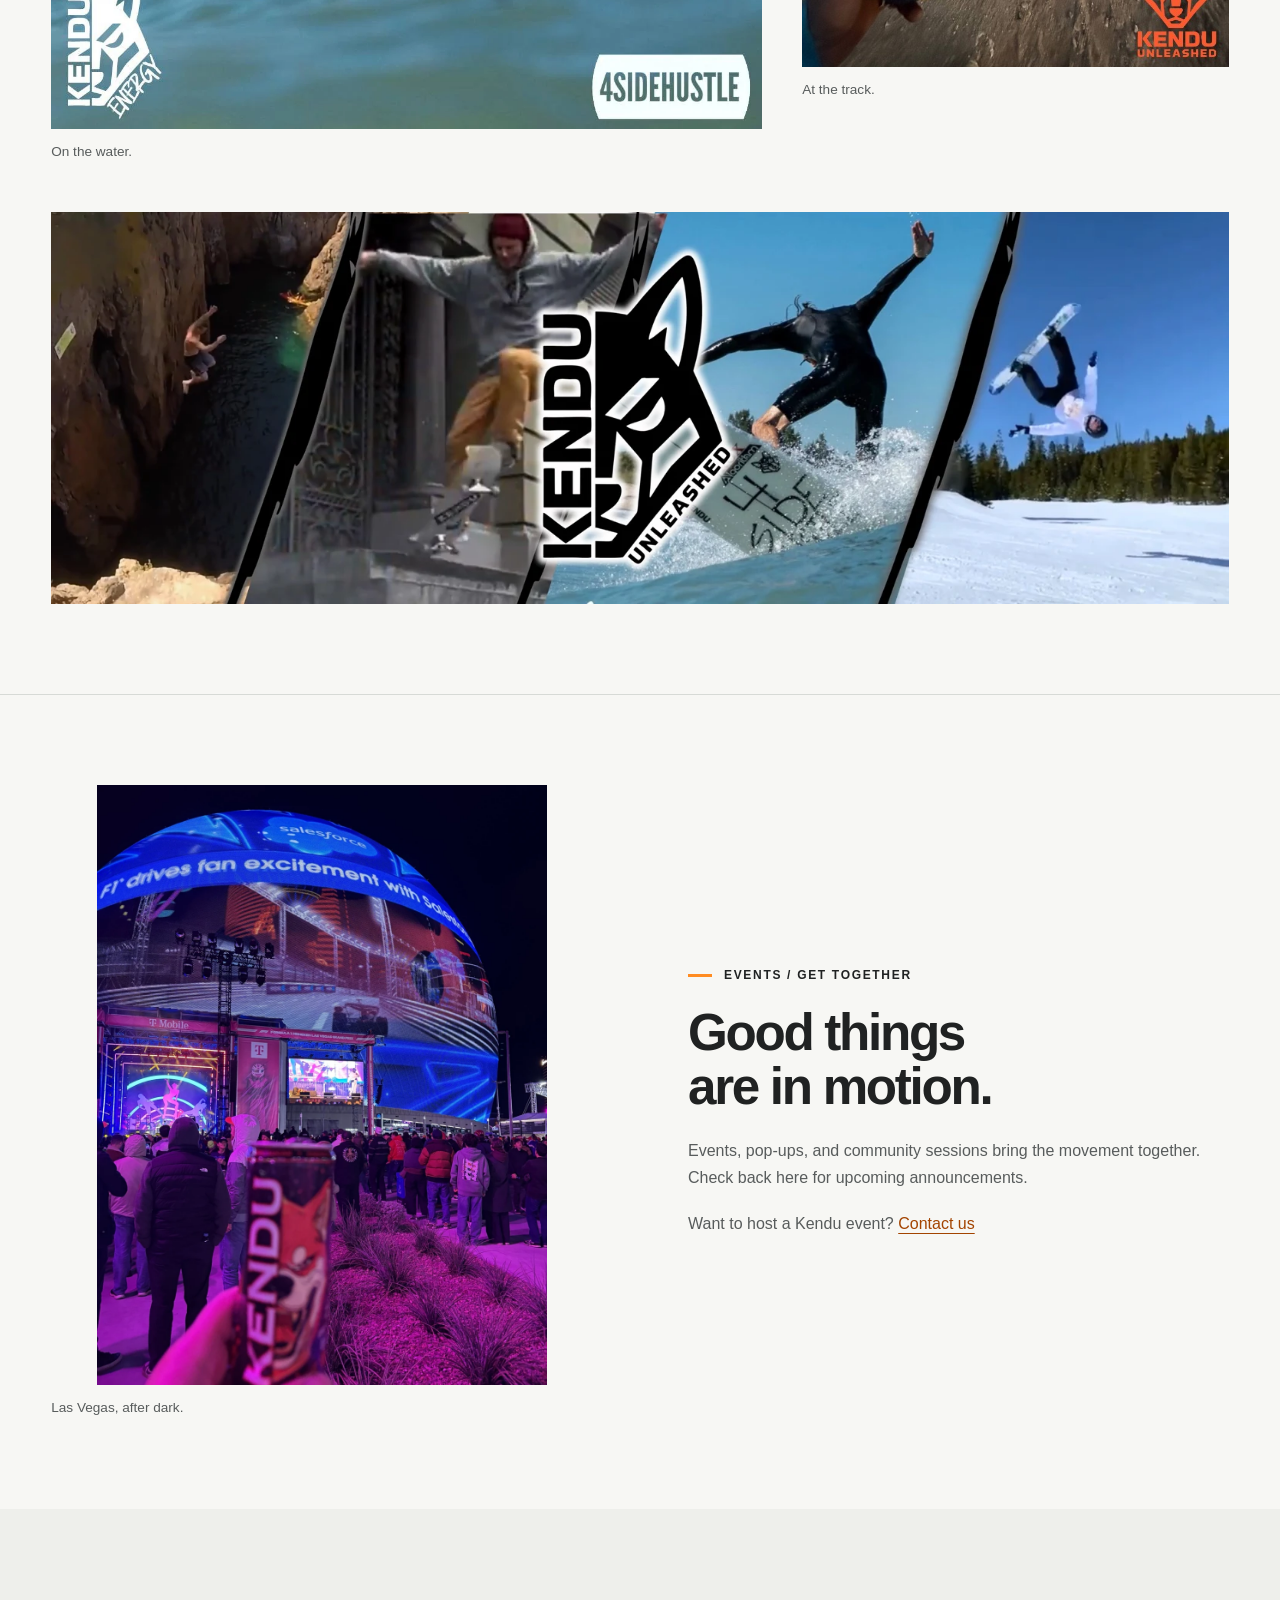
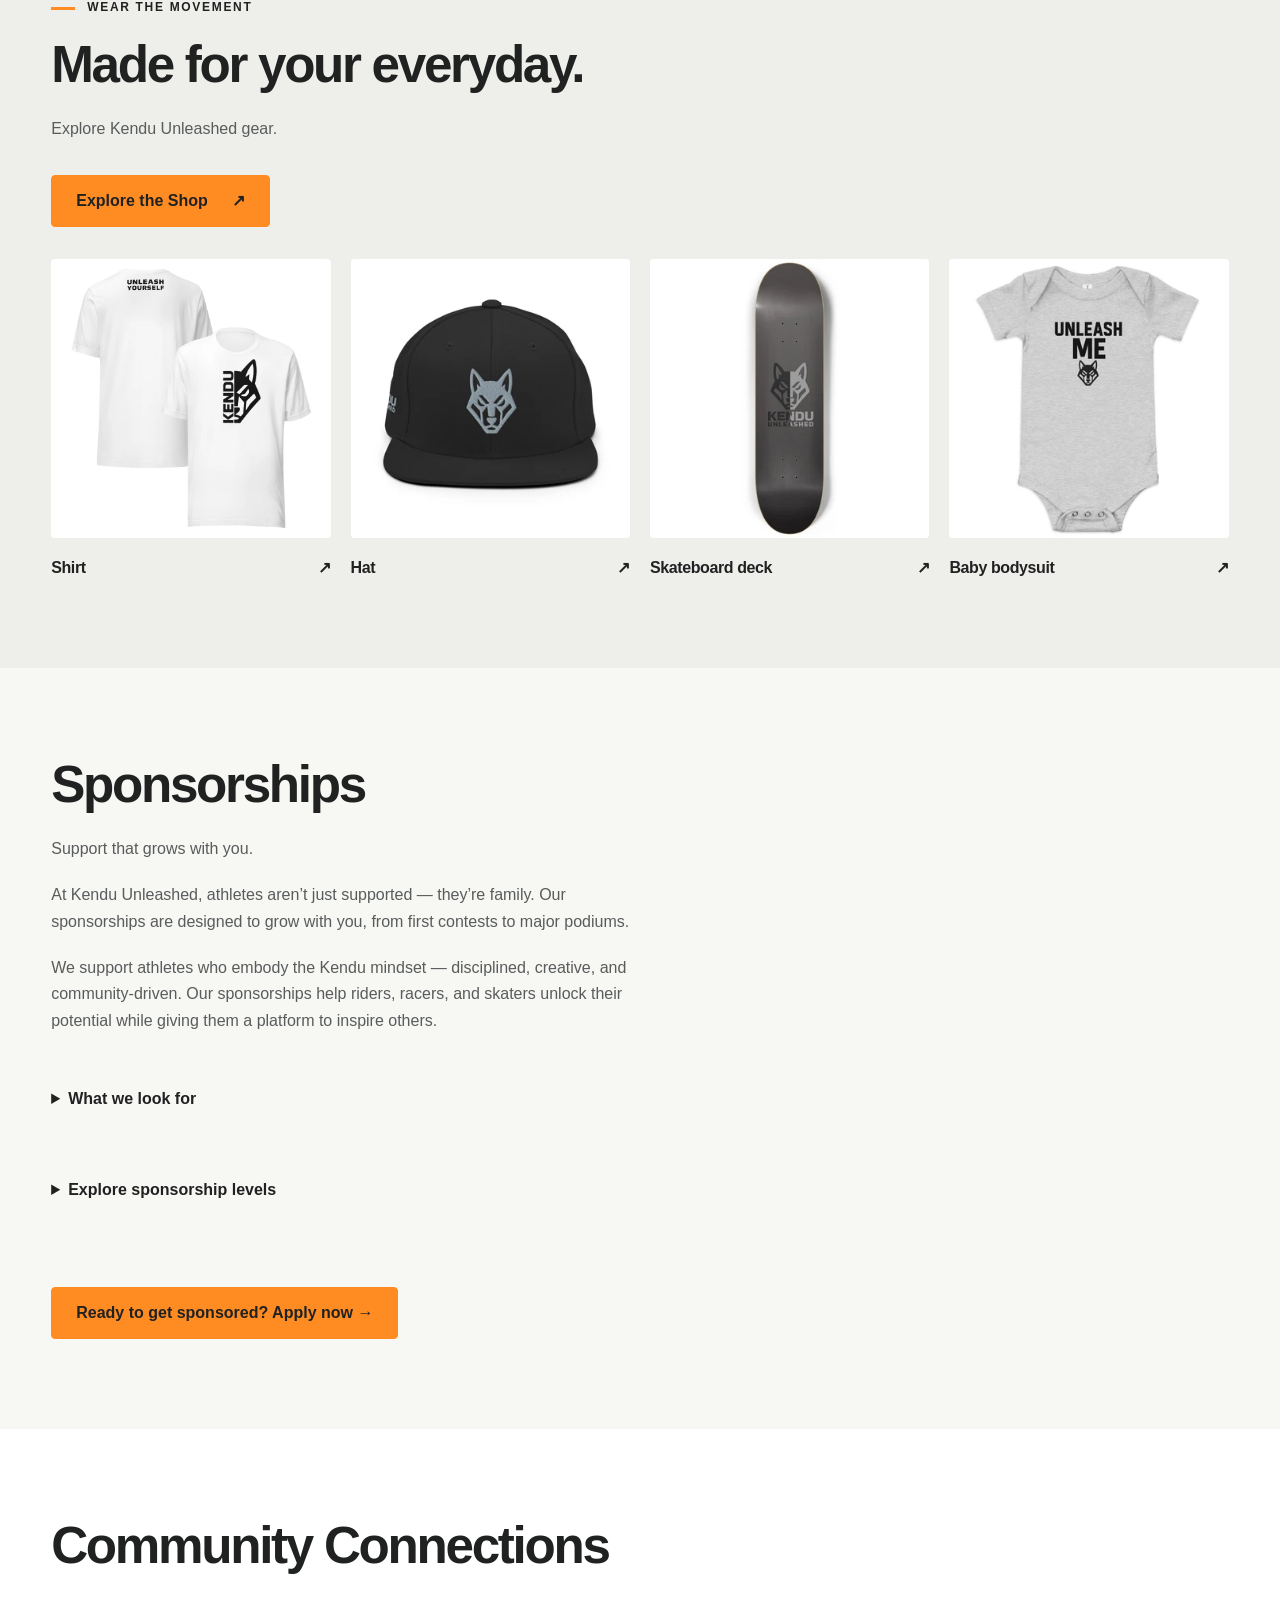
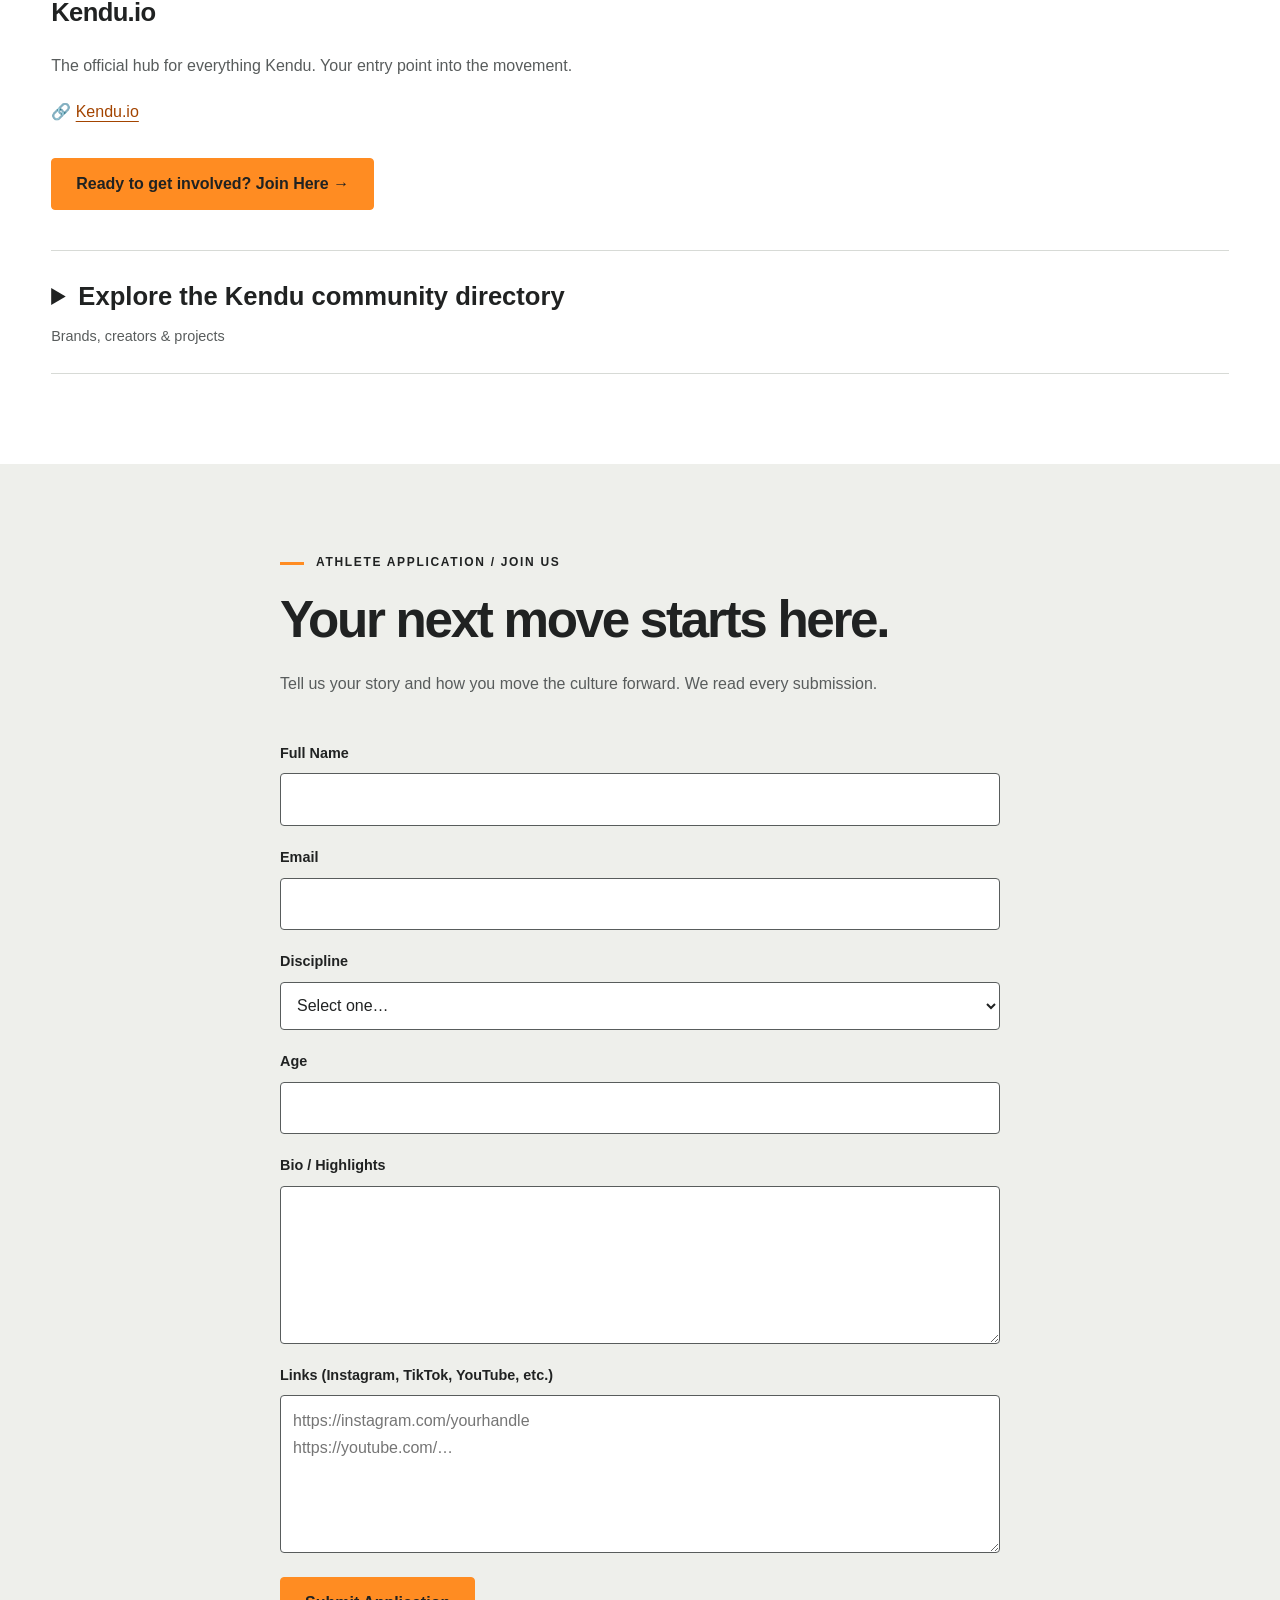
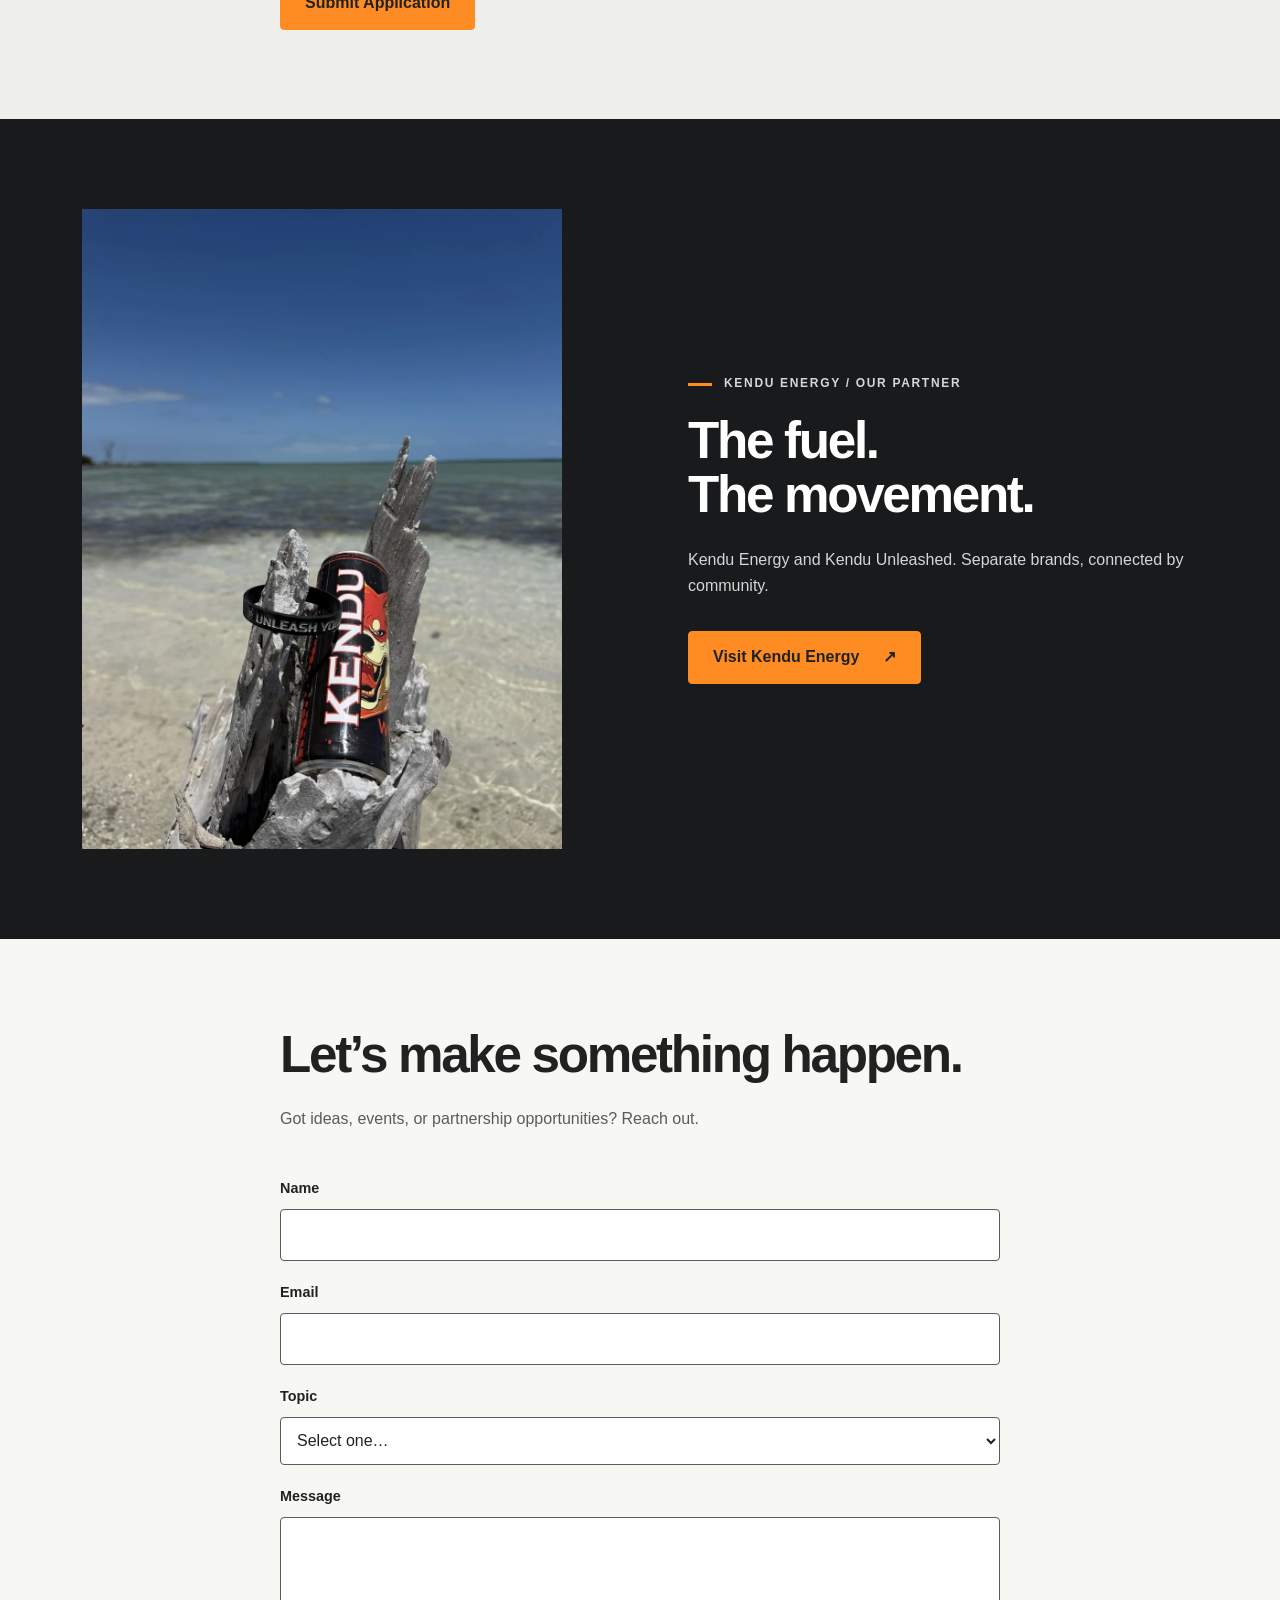
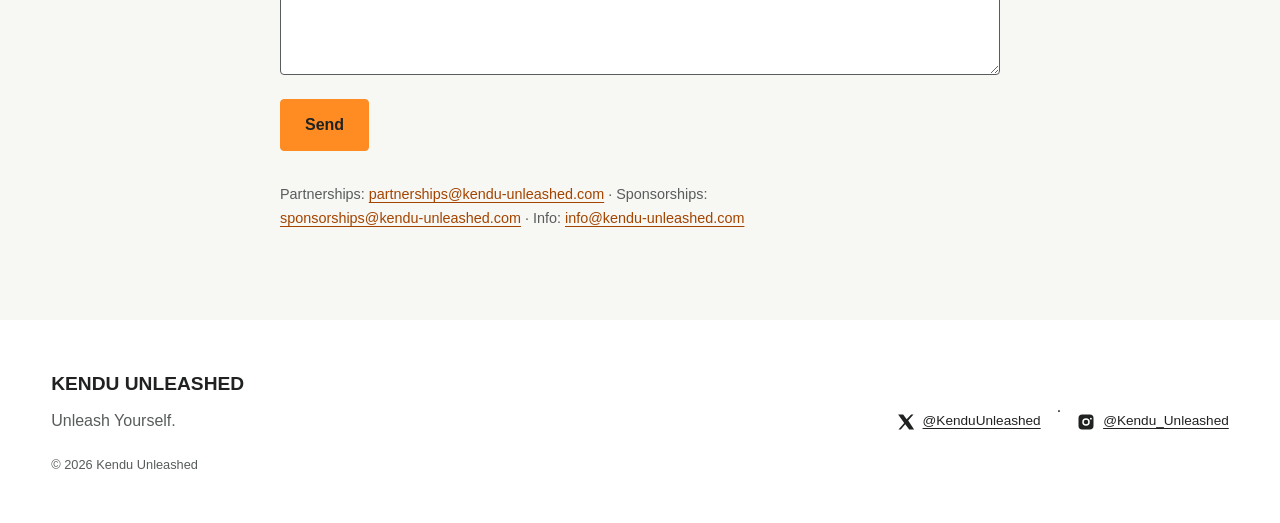
==== commit db189c96: "Refine sponsorship flow and isolate preview test history" ====
--- a/index.html
+++ b/index.html
@@ -541,17 +541,6 @@
         id="sponsorships"
       >
         <div class="section-inner container">
-          <details class="sponsorship-details">
-            <summary>What we look for</summary>
-            <p>
-              Passion, discipline, creativity, and a community-driven mindset.
-            </p>
-            <ul class="sponsor-list">
-              <li>Dedication in your sport and beyond</li>
-              <li>Progression, creativity, and resilience</li>
-              <li>A willingness to represent the Kendu movement with pride</li>
-            </ul>
-          </details>
           <div class="section-copy">
             <h2 id="sponsorships-title">Sponsorships</h2>
             <p>Support that grows with you.</p>
@@ -567,6 +556,17 @@
               platform to inspire others.
             </p>
           </div>
+          <details class="sponsorship-details">
+            <summary>What we look for</summary>
+            <p>
+              Passion, discipline, creativity, and a community-driven mindset.
+            </p>
+            <ul class="sponsor-list">
+              <li>Dedication in your sport and beyond</li>
+              <li>Progression, creativity, and resilience</li>
+              <li>A willingness to represent the Kendu movement with pride</li>
+            </ul>
+          </details>
           <details class="sponsorship-program">
             <summary>Explore sponsorship levels</summary>
             <div class="tiers-grid">
